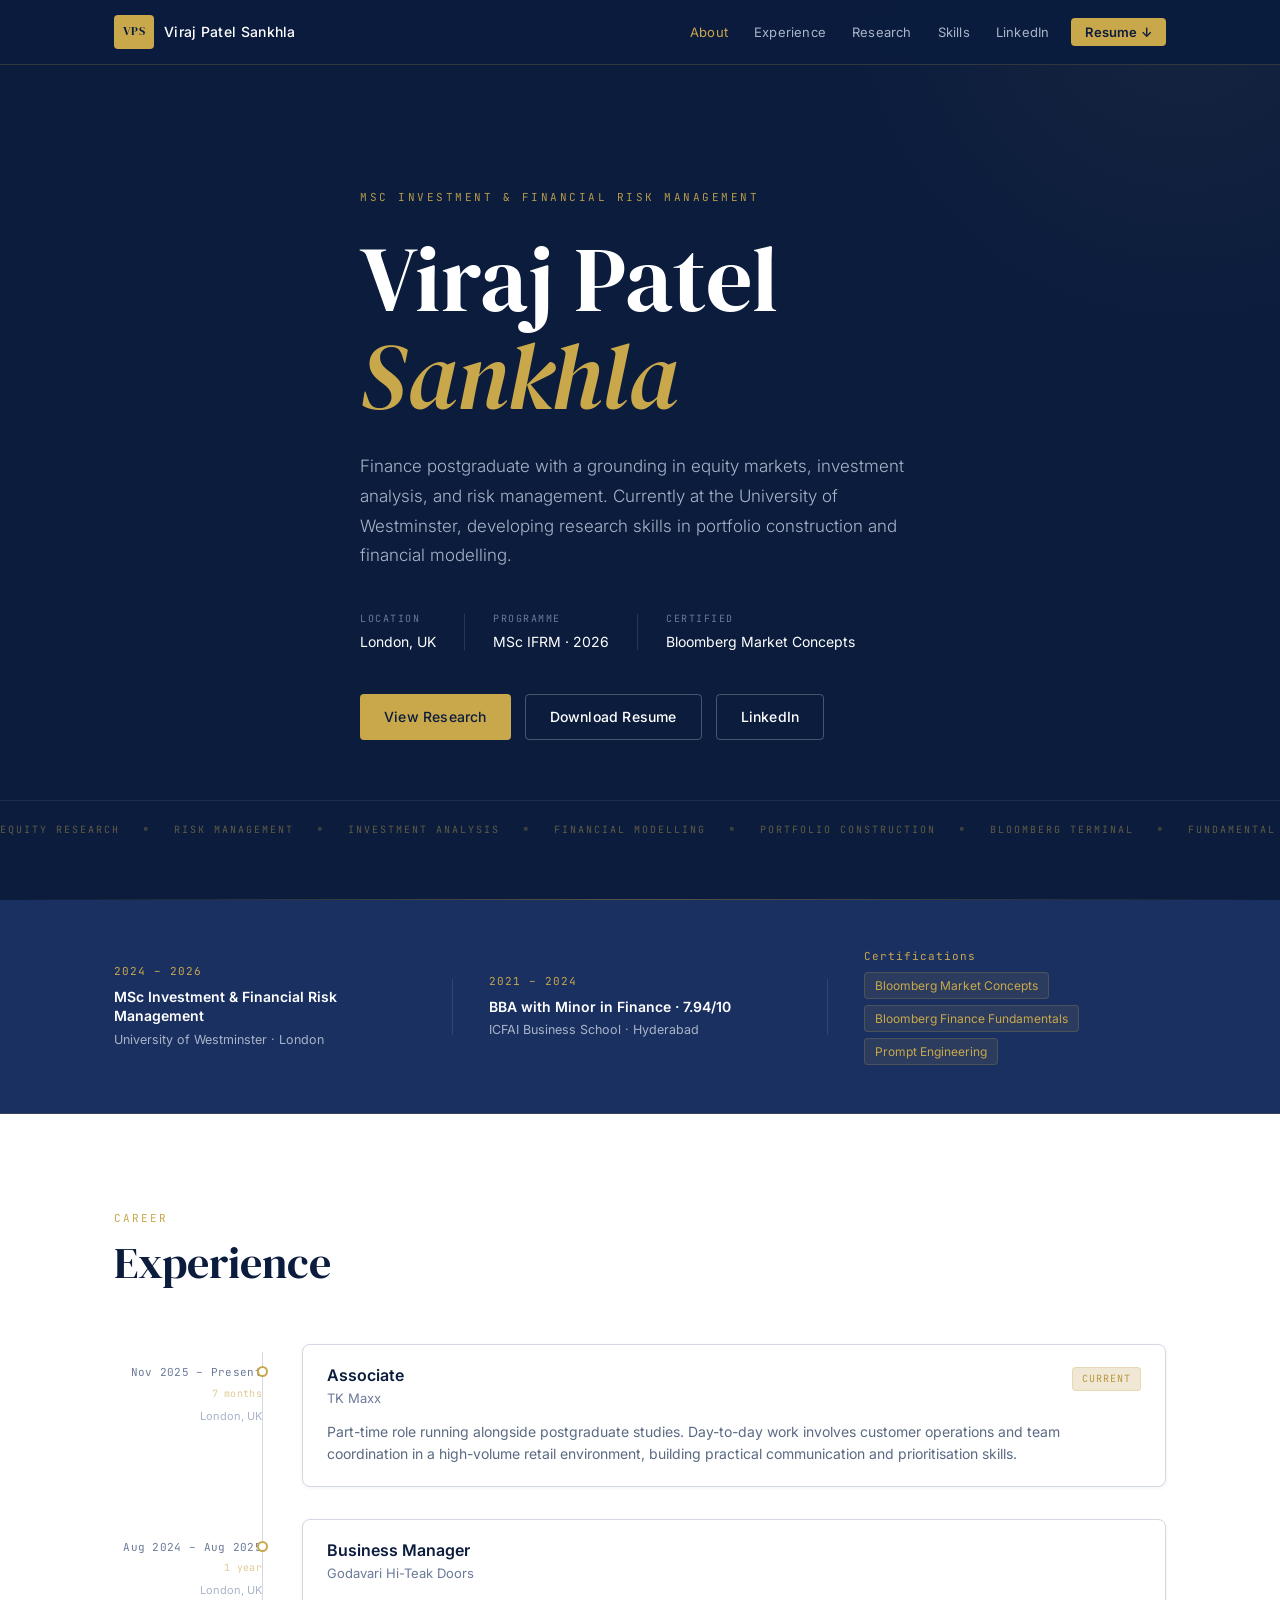
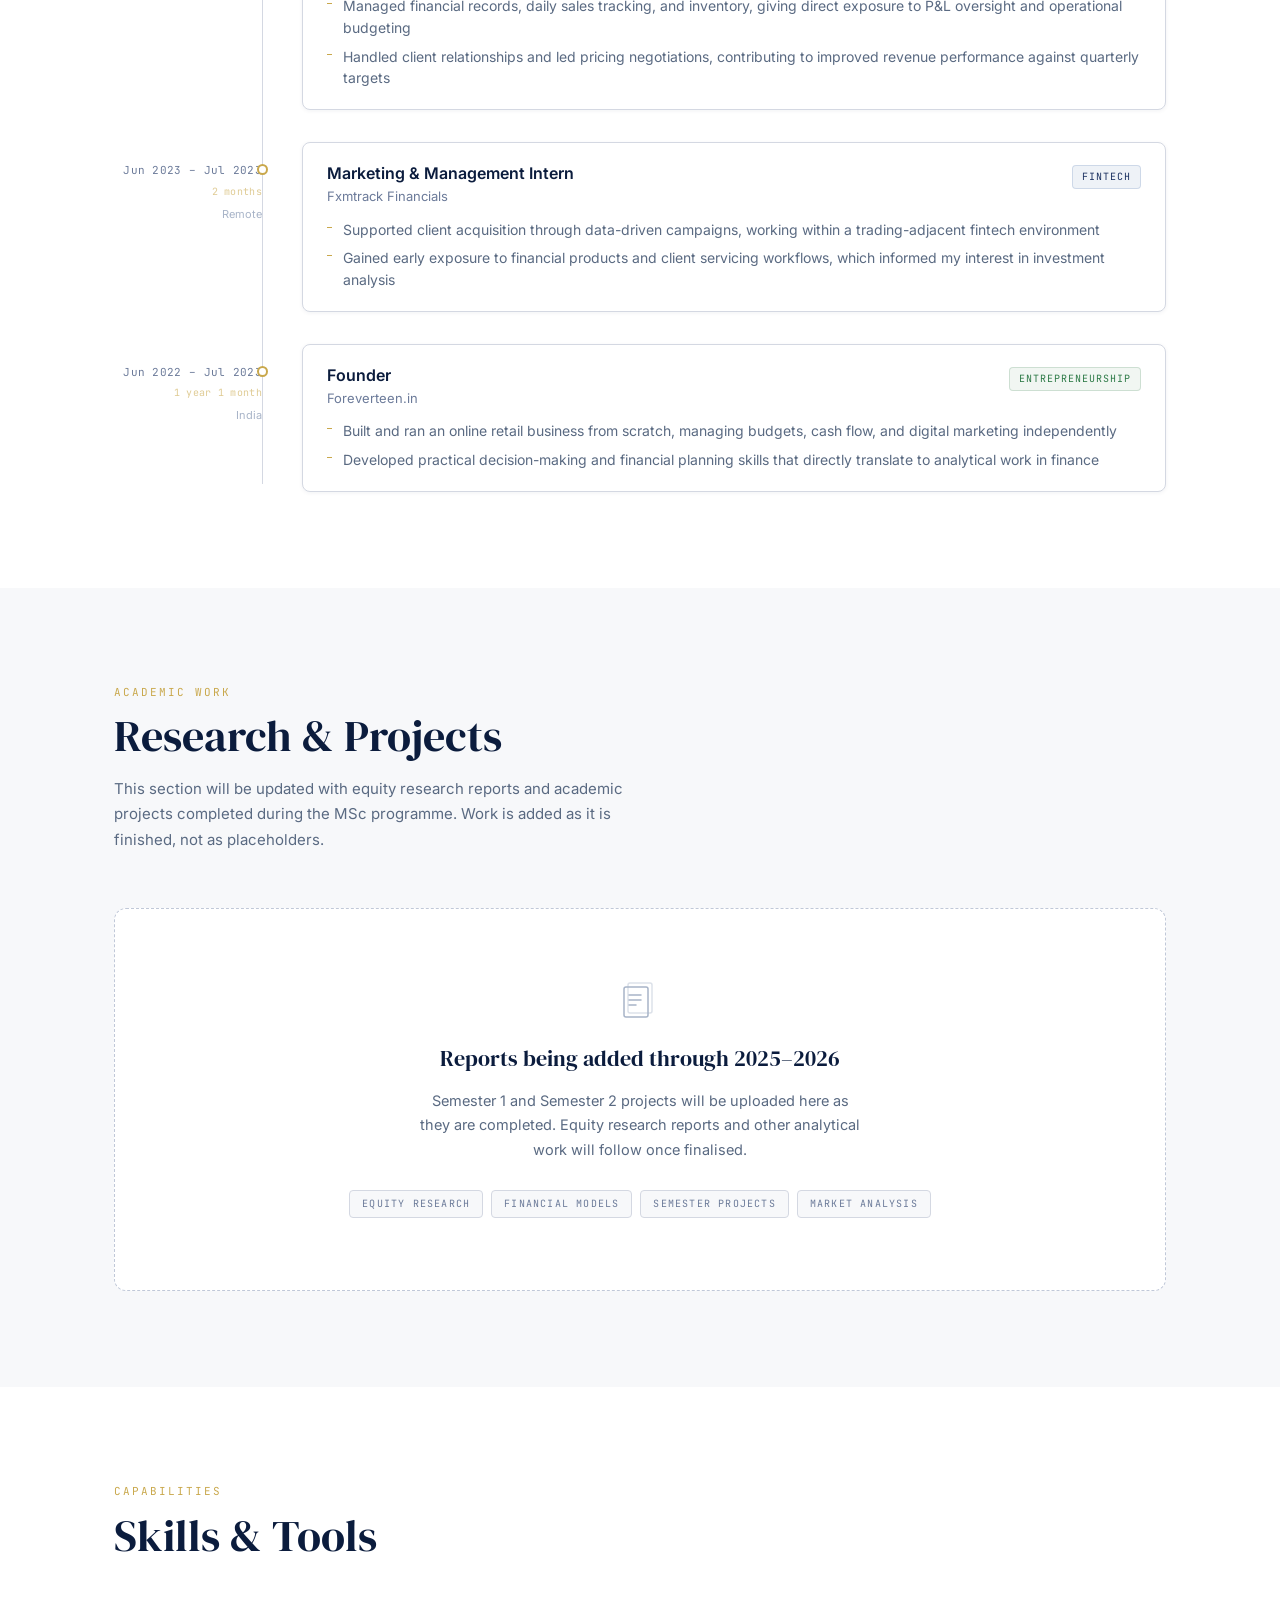
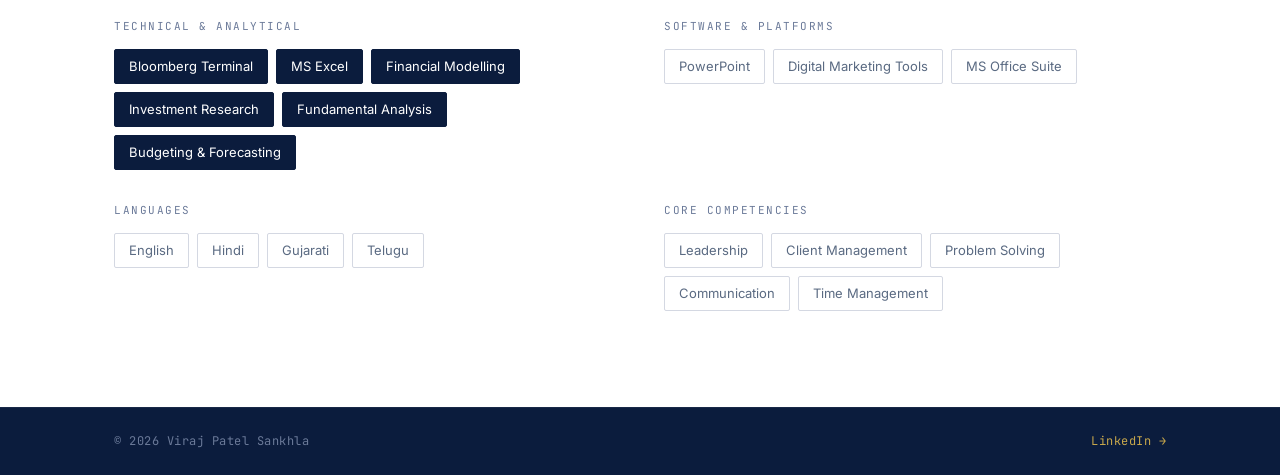
==== index.html @ 19e522ed "main" ====
<!DOCTYPE html>
<html lang="en">
<head>
  <meta charset="UTF-8" />
  <meta name="viewport" content="width=device-width, initial-scale=1.0" />
  <title>Viraj Patel Sankhla | Investment &amp; Financial Risk</title>
  <meta name="description" content="Viraj Patel Sankhla - MSc Investment and Financial Risk Management, University of Westminster. Aspiring equity research and investment analyst." />
  <link rel="preconnect" href="https://fonts.googleapis.com" />
  <link rel="preconnect" href="https://fonts.gstatic.com" crossorigin />
  <link href="https://fonts.googleapis.com/css2?family=DM+Serif+Display:ital@0;1&family=Inter:wght@300;400;500;600;700&family=JetBrains+Mono:wght@400;500&display=swap" rel="stylesheet" />
  <link rel="stylesheet" href="style.css" />
</head>
<body>

  <!-- NAV -->
  <header class="site-header" id="top">
    <nav class="navbar">
      <div class="nav-logo">
        <span class="nav-monogram">VPS</span>
        <span class="nav-name">Viraj Patel Sankhla</span>
      </div>
      <button class="nav-toggle" id="navToggle" aria-label="Toggle menu">
        <span></span><span></span><span></span>
      </button>
      <ul class="nav-links" id="navLinks">
        <li><a href="#about">About</a></li>
        <li><a href="#experience">Experience</a></li>
        <li><a href="#research">Research</a></li>
        <li><a href="#skills">Skills</a></li>
        <li><a href="https://www.linkedin.com/in/s-viraj-patel/" class="nav-linkedin" target="_blank" rel="noopener">LinkedIn</a></li>
        <li><a href="assets/resume.pdf" class="nav-cta" target="_blank" rel="noopener">Resume &darr;</a></li>
      </ul>
    </nav>
  </header>

  <main>

    <!-- HERO -->
    <section class="hero" id="about">
      <div class="hero-inner container">
        <div class="hero-label mono">MSc Investment &amp; Financial Risk Management</div>
        <h1 class="hero-name">Viraj Patel<br><em>Sankhla</em></h1>
        <p class="hero-thesis">
          Finance postgraduate with a grounding in equity markets, investment analysis, and risk management. Currently at the University of Westminster, developing research skills in portfolio construction and financial modelling.
        </p>
        <div class="hero-meta">
          <div class="meta-item">
            <span class="meta-label mono">Location</span>
            <span class="meta-value">London, UK</span>
          </div>
          <div class="meta-divider"></div>
          <div class="meta-item">
            <span class="meta-label mono">Programme</span>
            <span class="meta-value">MSc IFRM &middot; 2026</span>
          </div>
          <div class="meta-divider"></div>
          <div class="meta-item">
            <span class="meta-label mono">Certified</span>
            <span class="meta-value">Bloomberg Market Concepts</span>
          </div>
        </div>
        <div class="hero-actions">
          <a href="#research" class="btn btn-primary">View Research</a>
          <a href="assets/resume.pdf" class="btn btn-outline" target="_blank" rel="noopener">Download Resume</a>
          <a href="https://www.linkedin.com/in/s-viraj-patel/" class="btn btn-outline" target="_blank" rel="noopener">LinkedIn</a>
        </div>
      </div>
      <div class="hero-ticker" aria-hidden="true">
        <div class="ticker-track">
          <span>EQUITY RESEARCH</span><span class="dot">&#9632;</span>
          <span>RISK MANAGEMENT</span><span class="dot">&#9632;</span>
          <span>INVESTMENT ANALYSIS</span><span class="dot">&#9632;</span>
          <span>FINANCIAL MODELLING</span><span class="dot">&#9632;</span>
          <span>PORTFOLIO CONSTRUCTION</span><span class="dot">&#9632;</span>
          <span>BLOOMBERG TERMINAL</span><span class="dot">&#9632;</span>
          <span>FUNDAMENTAL ANALYSIS</span><span class="dot">&#9632;</span>
          <span>EQUITY RESEARCH</span><span class="dot">&#9632;</span>
          <span>RISK MANAGEMENT</span><span class="dot">&#9632;</span>
          <span>INVESTMENT ANALYSIS</span><span class="dot">&#9632;</span>
          <span>FINANCIAL MODELLING</span><span class="dot">&#9632;</span>
          <span>PORTFOLIO CONSTRUCTION</span><span class="dot">&#9632;</span>
          <span>BLOOMBERG TERMINAL</span><span class="dot">&#9632;</span>
          <span>FUNDAMENTAL ANALYSIS</span><span class="dot">&#9632;</span>
        </div>
      </div>
    </section>

    <!-- EDUCATION STRIP -->
    <section class="education-strip">
      <div class="container">
        <div class="edu-grid">
          <div class="edu-card">
            <div class="edu-year mono">2024 &ndash; 2026</div>
            <div class="edu-degree">MSc Investment &amp; Financial Risk Management</div>
            <div class="edu-school">University of Westminster &middot; London</div>
          </div>
          <div class="edu-divider"></div>
          <div class="edu-card">
            <div class="edu-year mono">2021 &ndash; 2024</div>
            <div class="edu-degree">BBA with Minor in Finance &middot; 7.94/10</div>
            <div class="edu-school">ICFAI Business School &middot; Hyderabad</div>
          </div>
          <div class="edu-divider"></div>
          <div class="edu-card cert-card">
            <div class="edu-year mono">Certifications</div>
            <div class="cert-list">
              <span class="cert-badge">Bloomberg Market Concepts</span>
              <span class="cert-badge">Bloomberg Finance Fundamentals</span>
              <span class="cert-badge">Prompt Engineering</span>
            </div>
          </div>
        </div>
      </div>
    </section>

    <!-- EXPERIENCE -->
    <section class="section" id="experience">
      <div class="container">
        <div class="section-header">
          <span class="section-label mono">Career</span>
          <h2 class="section-title">Experience</h2>
        </div>
        <div class="timeline">

          <div class="tl-item">
            <div class="tl-meta">
              <span class="tl-date mono">Nov 2025 &ndash; Present</span>
              <span class="tl-duration mono">7 months</span>
              <span class="tl-location">London, UK</span>
            </div>
            <div class="tl-card">
              <div class="tl-card-top">
                <div>
                  <div class="tl-role">Associate</div>
                  <div class="tl-company">TK Maxx</div>
                </div>
                <span class="tl-tag">Current</span>
              </div>
              <p class="tl-desc">Part-time role running alongside postgraduate studies. Day-to-day work involves customer operations and team coordination in a high-volume retail environment, building practical communication and prioritisation skills.</p>
            </div>
          </div>

          <div class="tl-item">
            <div class="tl-meta">
              <span class="tl-date mono">Aug 2024 &ndash; Aug 2025</span>
              <span class="tl-duration mono">1 year</span>
              <span class="tl-location">London, UK</span>
            </div>
            <div class="tl-card">
              <div class="tl-card-top">
                <div>
                  <div class="tl-role">Business Manager</div>
                  <div class="tl-company">Godavari Hi-Teak Doors</div>
                </div>
              </div>
              <ul class="tl-bullets">
                <li>Managed financial records, daily sales tracking, and inventory, giving direct exposure to P&amp;L oversight and operational budgeting</li>
                <li>Handled client relationships and led pricing negotiations, contributing to improved revenue performance against quarterly targets</li>
              </ul>
            </div>
          </div>

          <div class="tl-item">
            <div class="tl-meta">
              <span class="tl-date mono">Jun 2023 &ndash; Jul 2023</span>
              <span class="tl-duration mono">2 months</span>
              <span class="tl-location">Remote</span>
            </div>
            <div class="tl-card">
              <div class="tl-card-top">
                <div>
                  <div class="tl-role">Marketing &amp; Management Intern</div>
                  <div class="tl-company">Fxmtrack Financials</div>
                </div>
                <span class="tl-tag tl-tag--finance">Fintech</span>
              </div>
              <ul class="tl-bullets">
                <li>Supported client acquisition through data-driven campaigns, working within a trading-adjacent fintech environment</li>
                <li>Gained early exposure to financial products and client servicing workflows, which informed my interest in investment analysis</li>
              </ul>
            </div>
          </div>

          <div class="tl-item">
            <div class="tl-meta">
              <span class="tl-date mono">Jun 2022 &ndash; Jul 2023</span>
              <span class="tl-duration mono">1 year 1 month</span>
              <span class="tl-location">India</span>
            </div>
            <div class="tl-card">
              <div class="tl-card-top">
                <div>
                  <div class="tl-role">Founder</div>
                  <div class="tl-company">Foreverteen.in</div>
                </div>
                <span class="tl-tag tl-tag--venture">Entrepreneurship</span>
              </div>
              <ul class="tl-bullets">
                <li>Built and ran an online retail business from scratch, managing budgets, cash flow, and digital marketing independently</li>
                <li>Developed practical decision-making and financial planning skills that directly translate to analytical work in finance</li>
              </ul>
            </div>
          </div>

        </div>
      </div>
    </section>

    <!-- RESEARCH & PROJECTS -->
    <section class="section section--alt" id="research">
      <div class="container">
        <div class="section-header">
          <span class="section-label mono">Academic Work</span>
          <h2 class="section-title">Research &amp; Projects</h2>
          <p class="section-sub">This section will be updated with equity research reports and academic projects completed during the MSc programme. Work is added as it is finished, not as placeholders.</p>
        </div>

        <div class="research-empty">
          <div class="empty-icon">
            <svg width="40" height="40" viewBox="0 0 40 40" fill="none" xmlns="http://www.w3.org/2000/svg">
              <rect x="4" y="6" width="24" height="30" rx="2" stroke="currentColor" stroke-width="1.5" fill="none"/>
              <rect x="8" y="2" width="24" height="30" rx="2" stroke="currentColor" stroke-width="1.5" fill="none" opacity="0.4"/>
              <line x1="9" y1="14" x2="21" y2="14" stroke="currentColor" stroke-width="1.5" stroke-linecap="round"/>
              <line x1="9" y1="19" x2="21" y2="19" stroke="currentColor" stroke-width="1.5" stroke-linecap="round"/>
              <line x1="9" y1="24" x2="16" y2="24" stroke="currentColor" stroke-width="1.5" stroke-linecap="round"/>
            </svg>
          </div>
          <h3 class="empty-title">Reports being added through 2025&ndash;2026</h3>
          <p class="empty-text">Semester 1 and Semester 2 projects will be uploaded here as they are completed. Equity research reports and other analytical work will follow once finalised.</p>
          <div class="empty-tags">
            <span class="empty-tag">Equity Research</span>
            <span class="empty-tag">Financial Models</span>
            <span class="empty-tag">Semester Projects</span>
            <span class="empty-tag">Market Analysis</span>
          </div>
        </div>

      </div>
    </section>

    <!-- SKILLS -->
    <section class="section" id="skills">
      <div class="container">
        <div class="section-header">
          <span class="section-label mono">Capabilities</span>
          <h2 class="section-title">Skills &amp; Tools</h2>
        </div>
        <div class="skills-grid">

          <div class="skill-group">
            <div class="skill-group-title mono">Technical &amp; Analytical</div>
            <div class="skill-tags">
              <span class="skill-tag skill-tag--primary">Bloomberg Terminal</span>
              <span class="skill-tag skill-tag--primary">MS Excel</span>
              <span class="skill-tag skill-tag--primary">Financial Modelling</span>
              <span class="skill-tag skill-tag--primary">Investment Research</span>
              <span class="skill-tag skill-tag--primary">Fundamental Analysis</span>
              <span class="skill-tag skill-tag--primary">Budgeting &amp; Forecasting</span>
            </div>
          </div>

          <div class="skill-group">
            <div class="skill-group-title mono">Software &amp; Platforms</div>
            <div class="skill-tags">
              <span class="skill-tag">PowerPoint</span>
              <span class="skill-tag">Digital Marketing Tools</span>
              <span class="skill-tag">MS Office Suite</span>
            </div>
          </div>

          <div class="skill-group">
            <div class="skill-group-title mono">Languages</div>
            <div class="skill-tags">
              <span class="skill-tag">English</span>
              <span class="skill-tag">Hindi</span>
              <span class="skill-tag">Gujarati</span>
              <span class="skill-tag">Telugu</span>
            </div>
          </div>

          <div class="skill-group">
            <div class="skill-group-title mono">Core Competencies</div>
            <div class="skill-tags">
              <span class="skill-tag">Leadership</span>
              <span class="skill-tag">Client Management</span>
              <span class="skill-tag">Problem Solving</span>
              <span class="skill-tag">Communication</span>
              <span class="skill-tag">Time Management</span>
            </div>
          </div>

        </div>
      </div>
    </section>

  </main>

  <footer class="site-footer">
    <div class="container">
      <div class="footer-inner">
        <span class="mono footer-copy">&copy; 2026 Viraj Patel Sankhla</span>
        <a href="https://www.linkedin.com/in/s-viraj-patel/" class="footer-linkedin" target="_blank" rel="noopener">LinkedIn &rarr;</a>
      </div>
    </div>
  </footer>

  <script src="script.js"></script>
</body>
</html>
---- style.css ----
:root {
  --navy:          #0B1C3D;
  --navy-mid:      #122347;
  --navy-light:    #1A3060;
  --gold:          #C9A84C;
  --gold-muted:    #B8973E;
  --gold-pale:     #F0E8D4;
  --white:         #FFFFFF;
  --off-white:     #F7F8FA;
  --bg-alt:        #EEF1F6;
  --slate:         #6B7A99;
  --slate-light:   #A8B4C8;
  --slate-dark:    #3D4F6B;
  --border:        #D4D8E2;
  --border-dark:   #C0C8D8;
  --text:          #1A2640;
  --text-muted:    #5A6A82;

  --font-serif:    'DM Serif Display', Georgia, serif;
  --font-sans:     'Inter', system-ui, sans-serif;
  --font-mono:     'JetBrains Mono', 'Courier New', monospace;

  --radius-sm:     4px;
  --radius-md:     8px;
  --radius-lg:     12px;

  --transition:    0.2s ease;
  --shadow-sm:     0 1px 4px rgba(11,28,61,0.06);
  --shadow-md:     0 4px 16px rgba(11,28,61,0.10);
  --shadow-lg:     0 8px 32px rgba(11,28,61,0.14);
}

/* --- RESET & BASE --- */
*, *::before, *::after { box-sizing: border-box; margin: 0; padding: 0; }

html {
  scroll-behavior: smooth;
  scroll-padding-top: 72px;
}

body {
  font-family: var(--font-sans);
  color: var(--text);
  background: var(--white);
  font-size: 16px;
  line-height: 1.6;
  -webkit-font-smoothing: antialiased;
}

img { max-width: 100%; display: block; }
a { text-decoration: none; color: inherit; }
ul { list-style: none; }

.mono { font-family: var(--font-mono); }

.container {
  max-width: 1100px;
  margin: 0 auto;
  padding: 0 24px;
}

/* =========================================================
   NAVIGATION
   ========================================================= */
.site-header {
  position: fixed;
  top: 0; left: 0; right: 0;
  z-index: 1000;
  background: rgba(11, 28, 61, 0.97);
  backdrop-filter: blur(8px);
  border-bottom: 1px solid rgba(201, 168, 76, 0.2);
}

.navbar {
  max-width: 1100px;
  margin: 0 auto;
  padding: 0 24px;
  height: 64px;
  display: flex;
  align-items: center;
  justify-content: space-between;
}

.nav-logo {
  display: flex;
  align-items: center;
  gap: 10px;
  text-decoration: none;
}

.nav-monogram {
  width: 40px;
  height: 34px;
  background: var(--gold);
  color: var(--navy);
  border-radius: var(--radius-sm);
  font-family: var(--font-serif);
  font-size: 12px;
  display: flex;
  align-items: center;
  justify-content: center;
  letter-spacing: 0.5px;
  font-weight: 400;
  flex-shrink: 0;
}

.nav-name {
  color: var(--white);
  font-size: 14px;
  font-weight: 500;
  letter-spacing: 0.3px;
}

.nav-links {
  display: flex;
  align-items: center;
  gap: 2px;
}

.nav-links a {
  color: var(--slate-light);
  font-size: 13px;
  font-weight: 400;
  padding: 6px 12px;
  border-radius: var(--radius-sm);
  transition: color var(--transition), background var(--transition);
  letter-spacing: 0.2px;
}

.nav-links a:hover {
  color: var(--white);
  background: rgba(255,255,255,0.07);
}

.nav-links a.active {
  color: var(--gold);
}

.nav-linkedin {
  color: var(--slate-light) !important;
}

.nav-linkedin:hover {
  color: var(--white) !important;
  background: rgba(255,255,255,0.07) !important;
}

.nav-cta {
  background: var(--gold) !important;
  color: var(--navy) !important;
  font-weight: 600 !important;
  padding: 6px 14px !important;
  margin-left: 8px;
  letter-spacing: 0.3px;
}

.nav-cta:hover {
  background: #dab84f !important;
}

.nav-toggle {
  display: none;
  flex-direction: column;
  gap: 5px;
  background: none;
  border: none;
  cursor: pointer;
  padding: 4px;
}

.nav-toggle span {
  display: block;
  width: 22px;
  height: 2px;
  background: var(--white);
  border-radius: 2px;
  transition: var(--transition);
}

/* =========================================================
   HERO
   ========================================================= */
.hero {
  background: var(--navy);
  min-height: 100vh;
  display: flex;
  flex-direction: column;
  justify-content: center;
  padding-top: 64px;
  position: relative;
  overflow: hidden;
}

.hero::before {
  content: '';
  position: absolute;
  top: -40%;
  right: -20%;
  width: 700px;
  height: 700px;
  background: radial-gradient(circle, rgba(201,168,76,0.06) 0%, transparent 70%);
  pointer-events: none;
}

.hero::after {
  content: '';
  position: absolute;
  bottom: 0; left: 0; right: 0;
  height: 1px;
  background: linear-gradient(90deg, transparent, rgba(201,168,76,0.4), transparent);
}

.hero-inner {
  padding-top: 80px;
  padding-bottom: 60px;
}

.hero-label {
  font-size: 11px;
  letter-spacing: 2.5px;
  text-transform: uppercase;
  color: var(--gold);
  margin-bottom: 24px;
  opacity: 0.9;
}

.hero-name {
  font-family: var(--font-serif);
  font-size: clamp(52px, 8vw, 92px);
  color: var(--white);
  line-height: 1.05;
  margin-bottom: 28px;
  font-weight: 400;
}

.hero-name em {
  font-style: italic;
  color: var(--gold);
}

.hero-thesis {
  font-size: 17px;
  color: var(--slate-light);
  max-width: 560px;
  line-height: 1.75;
  margin-bottom: 40px;
  font-weight: 300;
}

.hero-meta {
  display: flex;
  align-items: center;
  gap: 0;
  flex-wrap: wrap;
  margin-bottom: 40px;
  row-gap: 16px;
}

.meta-item {
  display: flex;
  flex-direction: column;
  gap: 4px;
  padding: 0 28px;
}

.meta-item:first-child { padding-left: 0; }

.meta-label {
  font-size: 10px;
  letter-spacing: 1.5px;
  text-transform: uppercase;
  color: var(--slate);
}

.meta-value {
  font-size: 14px;
  color: var(--white);
  font-weight: 400;
}

.meta-divider {
  width: 1px;
  height: 36px;
  background: rgba(255,255,255,0.12);
}

.hero-actions {
  display: flex;
  gap: 14px;
  flex-wrap: wrap;
}

/* Ticker */
.hero-ticker {
  border-top: 1px solid rgba(255,255,255,0.08);
  padding: 14px 0;
  overflow: hidden;
  white-space: nowrap;
}

.ticker-track {
  display: inline-flex;
  gap: 24px;
  animation: ticker 30s linear infinite;
  font-family: var(--font-mono);
  font-size: 10px;
  letter-spacing: 2px;
  color: rgba(201,168,76,0.45);
  text-transform: uppercase;
}

.ticker-track .dot {
  color: rgba(201,168,76,0.25);
  font-size: 6px;
  align-self: center;
}

@keyframes ticker {
  from { transform: translateX(0); }
  to   { transform: translateX(-50%); }
}

/* =========================================================
   BUTTONS
   ========================================================= */
.btn {
  display: inline-flex;
  align-items: center;
  gap: 8px;
  font-size: 14px;
  font-weight: 500;
  padding: 11px 24px;
  border-radius: var(--radius-sm);
  transition: all var(--transition);
  cursor: pointer;
  border: none;
  letter-spacing: 0.2px;
}

.btn-primary {
  background: var(--gold);
  color: var(--navy);
}
.btn-primary:hover {
  background: #dab84f;
  box-shadow: 0 4px 16px rgba(201,168,76,0.35);
}

.btn-outline {
  background: transparent;
  color: var(--white);
  border: 1px solid rgba(255,255,255,0.25);
}
.btn-outline:hover {
  border-color: var(--gold);
  color: var(--gold);
}

/* =========================================================
   EDUCATION STRIP
   ========================================================= */
.education-strip {
  background: var(--navy-light);
  padding: 40px 0;
  border-bottom: 1px solid rgba(201,168,76,0.15);
}

.edu-grid {
  display: grid;
  grid-template-columns: 1fr auto 1fr auto 1fr;
  align-items: center;
  gap: 0;
}

.edu-card {
  padding: 8px 0;
}

.edu-year {
  font-size: 11px;
  color: var(--gold);
  letter-spacing: 1px;
  margin-bottom: 6px;
}

.edu-degree {
  font-size: 14px;
  font-weight: 600;
  color: var(--white);
  line-height: 1.4;
  margin-bottom: 4px;
}

.edu-school {
  font-size: 12.5px;
  color: var(--slate-light);
}

.edu-divider {
  width: 1px;
  height: 56px;
  background: rgba(255,255,255,0.1);
  margin: 0 36px;
}

.cert-list {
  display: flex;
  flex-direction: column;
  gap: 6px;
  margin-top: 4px;
}

.cert-badge {
  font-size: 12px;
  color: var(--gold);
  background: rgba(201,168,76,0.1);
  border: 1px solid rgba(201,168,76,0.2);
  padding: 3px 10px;
  border-radius: var(--radius-sm);
  display: inline-block;
  width: fit-content;
}

/* =========================================================
   SECTIONS
   ========================================================= */
.section {
  padding: 96px 0;
}

.section--alt {
  background: var(--off-white);
}

.section--dark {
  background: var(--navy);
}

.section-header {
  margin-bottom: 56px;
}

.section-label {
  font-size: 11px;
  letter-spacing: 2px;
  text-transform: uppercase;
  color: var(--gold);
  display: block;
  margin-bottom: 10px;
}

.section-title {
  font-family: var(--font-serif);
  font-size: clamp(32px, 4vw, 44px);
  font-weight: 400;
  color: var(--navy);
  line-height: 1.15;
}

.section-sub {
  margin-top: 14px;
  color: var(--text-muted);
  max-width: 560px;
  font-size: 15px;
  line-height: 1.7;
}

/* =========================================================
   TIMELINE (EXPERIENCE)
   ========================================================= */
.timeline {
  display: flex;
  flex-direction: column;
  gap: 0;
  position: relative;
}

.timeline::before {
  content: '';
  position: absolute;
  left: 148px;
  top: 8px;
  bottom: 8px;
  width: 1px;
  background: var(--border);
}

.tl-item {
  display: grid;
  grid-template-columns: 148px 1fr;
  gap: 0 40px;
  position: relative;
  padding-bottom: 32px;
}

.tl-item:last-child { padding-bottom: 0; }

.tl-item::after {
  content: '';
  position: absolute;
  left: 143px;
  top: 22px;
  width: 11px;
  height: 11px;
  background: var(--white);
  border: 2px solid var(--gold);
  border-radius: 50%;
}

.tl-meta {
  padding-top: 20px;
  text-align: right;
  padding-right: 0;
}

.tl-date {
  font-size: 11px;
  color: var(--slate);
  display: block;
  margin-bottom: 4px;
  letter-spacing: 0.3px;
}

.tl-location {
  font-size: 11px;
  color: var(--slate-light);
}

.tl-duration {
  font-size: 10px;
  color: rgba(201,168,76,0.6);
  letter-spacing: 0.3px;
  margin-top: 2px;
  display: block;
}

.tl-card {
  background: var(--white);
  border: 1px solid var(--border);
  border-radius: var(--radius-md);
  padding: 20px 24px;
  box-shadow: var(--shadow-sm);
  transition: box-shadow var(--transition), border-color var(--transition);
}

.tl-card:hover {
  box-shadow: var(--shadow-md);
  border-color: var(--border-dark);
}

.tl-card-top {
  display: flex;
  justify-content: space-between;
  align-items: flex-start;
  margin-bottom: 12px;
  gap: 12px;
}

.tl-role {
  font-size: 16px;
  font-weight: 600;
  color: var(--navy);
  line-height: 1.3;
}

.tl-company {
  font-size: 13px;
  color: var(--slate);
  margin-top: 2px;
}

.tl-tag {
  font-family: var(--font-mono);
  font-size: 10px;
  letter-spacing: 1px;
  text-transform: uppercase;
  padding: 3px 9px;
  border-radius: var(--radius-sm);
  background: var(--gold-pale);
  color: var(--gold-muted);
  border: 1px solid rgba(201,168,76,0.25);
  flex-shrink: 0;
  margin-top: 2px;
}

.tl-tag--finance {
  background: rgba(16, 72, 144, 0.07);
  color: var(--navy-light);
  border-color: rgba(16,72,144,0.15);
}

.tl-tag--venture {
  background: rgba(60,130,80,0.07);
  color: #2d7a47;
  border-color: rgba(60,130,80,0.2);
}

.tl-bullets {
  display: flex;
  flex-direction: column;
  gap: 7px;
}

.tl-bullets li {
  font-size: 14px;
  color: var(--text-muted);
  padding-left: 16px;
  position: relative;
  line-height: 1.55;
}

.tl-bullets li::before {
  content: '';
  position: absolute;
  left: 0;
  top: 8px;
  width: 5px;
  height: 1px;
  background: var(--gold);
}

.tl-desc {
  font-size: 14px;
  color: var(--text-muted);
  line-height: 1.6;
}

/* =========================================================
   RESEARCH EMPTY STATE
   ========================================================= */
.research-empty {
  border: 1px dashed var(--border-dark);
  border-radius: var(--radius-lg);
  padding: 72px 40px;
  text-align: center;
  background: var(--white);
}

.empty-icon {
  color: var(--slate-light);
  margin-bottom: 20px;
  display: flex;
  justify-content: center;
}

.empty-title {
  font-family: var(--font-serif);
  font-size: 22px;
  font-weight: 400;
  color: var(--navy);
  margin-bottom: 12px;
}

.empty-text {
  font-size: 14.5px;
  color: var(--text-muted);
  max-width: 440px;
  margin: 0 auto 28px;
  line-height: 1.7;
}

.empty-tags {
  display: flex;
  gap: 8px;
  justify-content: center;
  flex-wrap: wrap;
}

.empty-tag {
  font-family: var(--font-mono);
  font-size: 10px;
  letter-spacing: 1.2px;
  text-transform: uppercase;
  padding: 5px 12px;
  border: 1px solid var(--border);
  border-radius: var(--radius-sm);
  color: var(--slate);
  background: var(--off-white);
}

/* =========================================================
   SKILLS
   ========================================================= */
.skills-grid {
  display: grid;
  grid-template-columns: repeat(2, 1fr);
  gap: 32px 48px;
}

.skill-group-title {
  font-size: 11px;
  letter-spacing: 1.5px;
  text-transform: uppercase;
  color: var(--slate);
  margin-bottom: 14px;
}

.skill-tags {
  display: flex;
  flex-wrap: wrap;
  gap: 8px;
}

.skill-tag {
  font-size: 13px;
  padding: 6px 14px;
  border-radius: 2px;
  border: 1px solid var(--border);
  color: var(--text-muted);
  background: var(--white);
  transition: all var(--transition);
}

.skill-tag:hover {
  border-color: var(--gold);
  color: var(--navy);
}

.skill-tag--primary {
  background: var(--navy);
  color: var(--white);
  border-color: var(--navy);
}

.skill-tag--primary:hover {
  background: var(--navy-light);
  border-color: var(--navy-light);
  color: var(--gold);
}

/* footer linkedin */
.footer-linkedin {
  font-size: 12px;
  color: var(--gold);
  font-family: var(--font-mono);
  letter-spacing: 0.5px;
  transition: color var(--transition);
}

.footer-linkedin:hover {
  color: #dab84f;
}

/* =========================================================
   FOOTER
   ========================================================= */
.site-footer {
  background: var(--navy);
  border-top: 1px solid rgba(255,255,255,0.06);
  padding: 24px 0;
}

.footer-inner {
  display: flex;
  justify-content: space-between;
  align-items: center;
  gap: 16px;
  flex-wrap: wrap;
}

.footer-copy {
  font-size: 12px;
  color: var(--slate);
  letter-spacing: 0.5px;
}

.footer-note {
  font-size: 12px;
  color: rgba(255,255,255,0.2);
}

/* =========================================================
   SCROLL ANIMATIONS
   ========================================================= */
.fade-in {
  opacity: 0;
  transform: translateY(20px);
  transition: opacity 0.5s ease, transform 0.5s ease;
}

.fade-in.visible {
  opacity: 1;
  transform: translateY(0);
}

/* =========================================================
   RESPONSIVE
   ========================================================= */
@media (max-width: 900px) {
  .research-grid {
    grid-template-columns: repeat(2, 1fr);
  }

  .edu-grid {
    grid-template-columns: 1fr;
    gap: 24px;
  }

  .edu-divider {
    display: none;
  }

  .timeline::before {
    left: 0;
  }

  .tl-item {
    grid-template-columns: 1fr;
    padding-left: 24px;
    padding-bottom: 28px;
  }

  .tl-item::after {
    left: -5px;
    top: 4px;
  }

  .tl-meta {
    text-align: left;
    padding-top: 0;
    margin-bottom: 10px;
  }

  .skills-grid {
    grid-template-columns: 1fr;
    gap: 28px;
  }
}

@media (max-width: 680px) {
  .nav-links {
    display: none;
    position: absolute;
    top: 64px;
    left: 0; right: 0;
    background: var(--navy);
    flex-direction: column;
    align-items: stretch;
    padding: 12px 0 16px;
    border-bottom: 1px solid rgba(255,255,255,0.08);
    gap: 0;
  }

  .nav-links.open {
    display: flex;
  }

  .nav-links a {
    padding: 12px 24px;
    font-size: 14px;
    border-radius: 0;
  }

  .nav-cta {
    margin: 8px 16px 0;
    border-radius: var(--radius-sm) !important;
    text-align: center;
  }

  .nav-toggle {
    display: flex;
  }

  .hero-name {
    font-size: 48px;
  }

  .hero-meta {
    flex-direction: column;
    align-items: flex-start;
    gap: 16px;
  }

  .meta-item {
    padding: 0;
  }

  .meta-divider {
    display: none;
  }

  .research-grid {
    grid-template-columns: 1fr;
  }

  .section {
    padding: 64px 0;
  }

}

@media (max-width: 400px) {
  .hero-inner { padding-top: 48px; }
  .hero-name { font-size: 38px; }
  .container { padding: 0 16px; }
}

/* =========================================================
   REDUCED MOTION
   ========================================================= */
@media (prefers-reduced-motion: reduce) {
  .ticker-track { animation: none; }
  .fade-in { opacity: 1; transform: none; transition: none; }
  * { transition-duration: 0.01ms !important; }
}
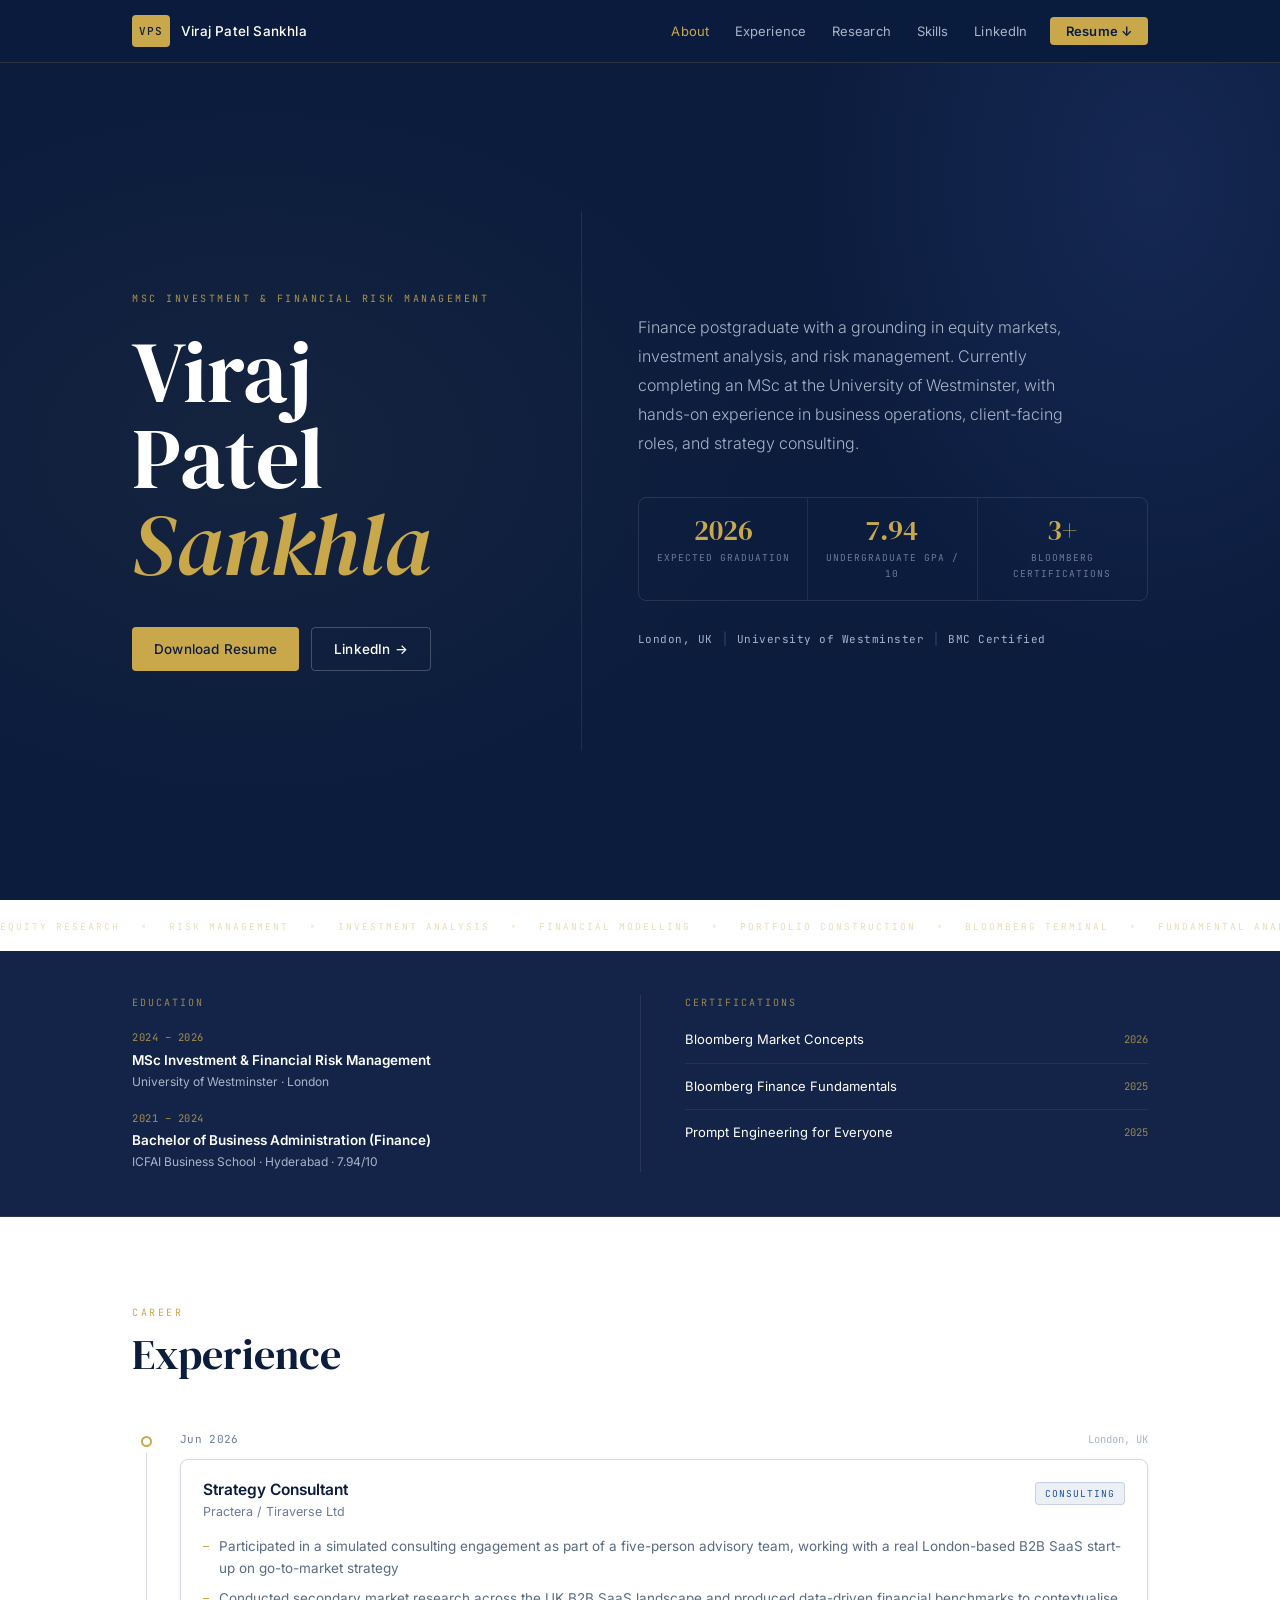
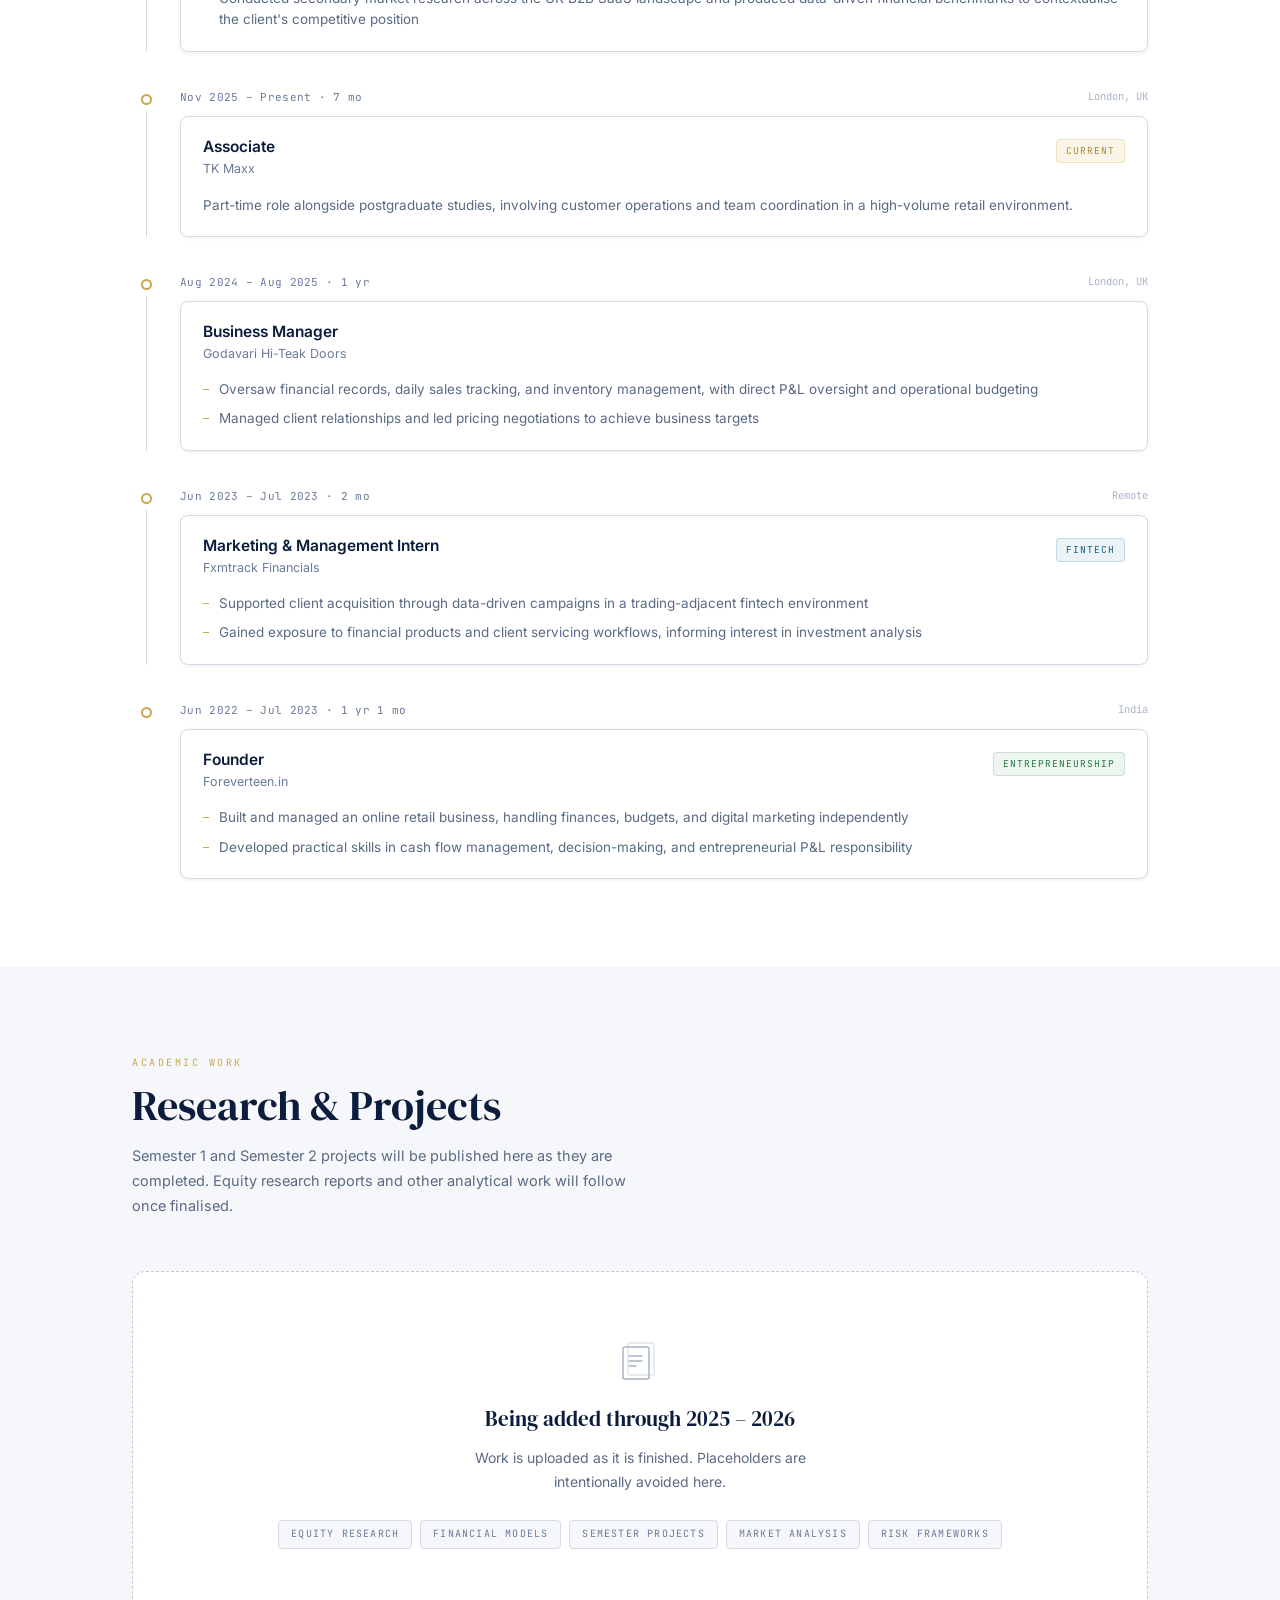
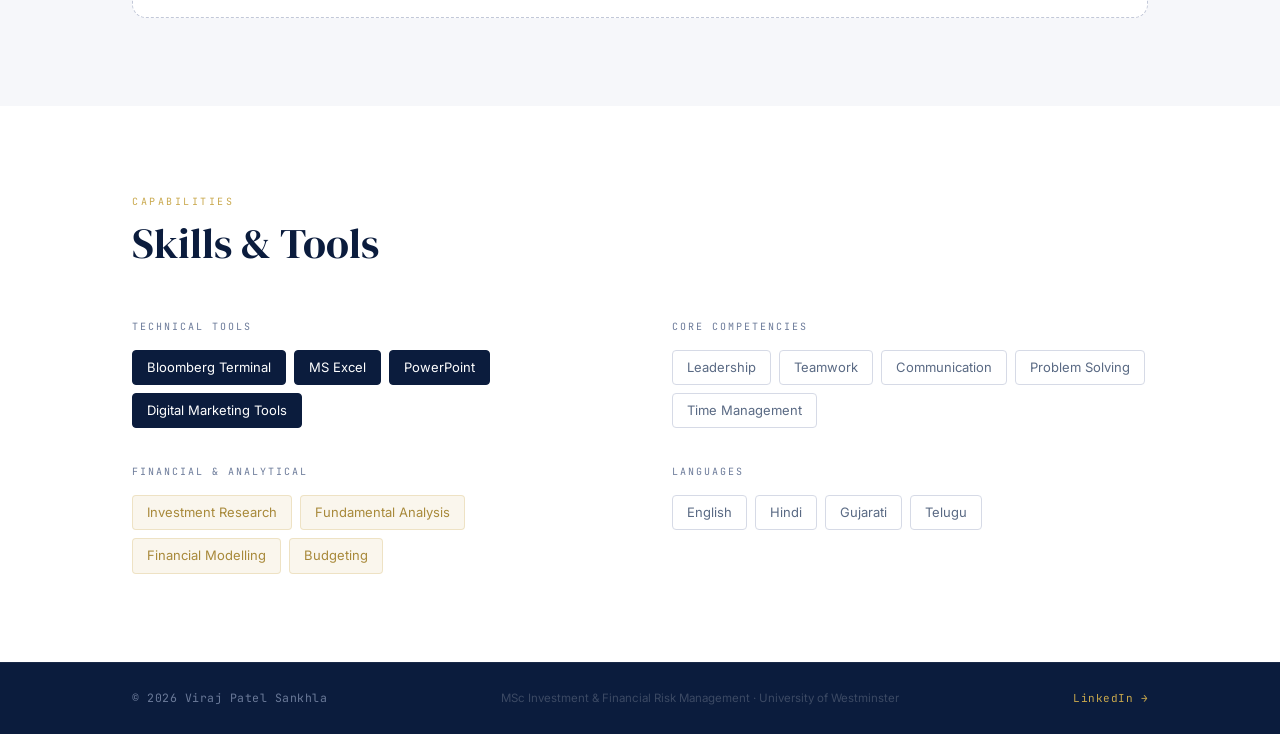
==== commit 4caf8a83: "." ====
--- a/index.html
+++ b/index.html
@@ -4,7 +4,7 @@
   <meta charset="UTF-8" />
   <meta name="viewport" content="width=device-width, initial-scale=1.0" />
   <title>Viraj Patel Sankhla | Investment &amp; Financial Risk</title>
-  <meta name="description" content="Viraj Patel Sankhla - MSc Investment and Financial Risk Management, University of Westminster. Aspiring equity research and investment analyst." />
+  <meta name="description" content="Viraj Patel Sankhla — MSc Investment and Financial Risk Management, University of Westminster. Aspiring equity research and investment analyst." />
   <link rel="preconnect" href="https://fonts.googleapis.com" />
   <link rel="preconnect" href="https://fonts.gstatic.com" crossorigin />
   <link href="https://fonts.googleapis.com/css2?family=DM+Serif+Display:ital@0;1&family=Inter:wght@300;400;500;600;700&family=JetBrains+Mono:wght@400;500&display=swap" rel="stylesheet" />
@@ -37,78 +37,105 @@
 
     <!-- HERO -->
     <section class="hero" id="about">
-      <div class="hero-inner container">
+      <div class="hero-left">
         <div class="hero-label mono">MSc Investment &amp; Financial Risk Management</div>
-        <h1 class="hero-name">Viraj Patel<br><em>Sankhla</em></h1>
+        <h1 class="hero-name">Viraj<br>Patel<br><em>Sankhla</em></h1>
+        <div class="hero-actions">
+          <a href="assets/resume.pdf" class="btn btn-primary" target="_blank" rel="noopener">Download Resume</a>
+          <a href="https://www.linkedin.com/in/s-viraj-patel/" class="btn btn-outline" target="_blank" rel="noopener">LinkedIn &rarr;</a>
+        </div>
+      </div>
+      <div class="hero-right">
         <p class="hero-thesis">
-          Finance postgraduate with a grounding in equity markets, investment analysis, and risk management. Currently at the University of Westminster, developing research skills in portfolio construction and financial modelling.
+          Finance postgraduate with a grounding in equity markets, investment analysis, and risk management. Currently completing an MSc at the University of Westminster, with hands-on experience in business operations, client-facing roles, and strategy consulting.
         </p>
-        <div class="hero-meta">
-          <div class="meta-item">
-            <span class="meta-label mono">Location</span>
-            <span class="meta-value">London, UK</span>
-          </div>
-          <div class="meta-divider"></div>
-          <div class="meta-item">
-            <span class="meta-label mono">Programme</span>
-            <span class="meta-value">MSc IFRM &middot; 2026</span>
-          </div>
-          <div class="meta-divider"></div>
-          <div class="meta-item">
-            <span class="meta-label mono">Certified</span>
-            <span class="meta-value">Bloomberg Market Concepts</span>
-          </div>
-        </div>
-        <div class="hero-actions">
-          <a href="#research" class="btn btn-primary">View Research</a>
-          <a href="assets/resume.pdf" class="btn btn-outline" target="_blank" rel="noopener">Download Resume</a>
-          <a href="https://www.linkedin.com/in/s-viraj-patel/" class="btn btn-outline" target="_blank" rel="noopener">LinkedIn</a>
-        </div>
-      </div>
-      <div class="hero-ticker" aria-hidden="true">
-        <div class="ticker-track">
-          <span>EQUITY RESEARCH</span><span class="dot">&#9632;</span>
-          <span>RISK MANAGEMENT</span><span class="dot">&#9632;</span>
-          <span>INVESTMENT ANALYSIS</span><span class="dot">&#9632;</span>
-          <span>FINANCIAL MODELLING</span><span class="dot">&#9632;</span>
-          <span>PORTFOLIO CONSTRUCTION</span><span class="dot">&#9632;</span>
-          <span>BLOOMBERG TERMINAL</span><span class="dot">&#9632;</span>
-          <span>FUNDAMENTAL ANALYSIS</span><span class="dot">&#9632;</span>
-          <span>EQUITY RESEARCH</span><span class="dot">&#9632;</span>
-          <span>RISK MANAGEMENT</span><span class="dot">&#9632;</span>
-          <span>INVESTMENT ANALYSIS</span><span class="dot">&#9632;</span>
-          <span>FINANCIAL MODELLING</span><span class="dot">&#9632;</span>
-          <span>PORTFOLIO CONSTRUCTION</span><span class="dot">&#9632;</span>
-          <span>BLOOMBERG TERMINAL</span><span class="dot">&#9632;</span>
-          <span>FUNDAMENTAL ANALYSIS</span><span class="dot">&#9632;</span>
-        </div>
-      </div>
-    </section>
-
-    <!-- EDUCATION STRIP -->
-    <section class="education-strip">
+        <div class="hero-stats">
+          <div class="stat-item">
+            <span class="stat-value">2026</span>
+            <span class="stat-label mono">Expected Graduation</span>
+          </div>
+          <div class="stat-item">
+            <span class="stat-value">7.94</span>
+            <span class="stat-label mono">Undergraduate GPA / 10</span>
+          </div>
+          <div class="stat-item">
+            <span class="stat-value">3+</span>
+            <span class="stat-label mono">Bloomberg Certifications</span>
+          </div>
+        </div>
+        <div class="hero-meta-row">
+          <span class="hmr-item mono">London, UK</span>
+          <span class="hmr-sep">|</span>
+          <span class="hmr-item mono">University of Westminster</span>
+          <span class="hmr-sep">|</span>
+          <span class="hmr-item mono">BMC Certified</span>
+        </div>
+      </div>
+    </section>
+
+    <!-- TICKER -->
+    <div class="hero-ticker" aria-hidden="true">
+      <div class="ticker-track">
+        <span>EQUITY RESEARCH</span><span class="tdot">&#9632;</span>
+        <span>RISK MANAGEMENT</span><span class="tdot">&#9632;</span>
+        <span>INVESTMENT ANALYSIS</span><span class="tdot">&#9632;</span>
+        <span>FINANCIAL MODELLING</span><span class="tdot">&#9632;</span>
+        <span>PORTFOLIO CONSTRUCTION</span><span class="tdot">&#9632;</span>
+        <span>BLOOMBERG TERMINAL</span><span class="tdot">&#9632;</span>
+        <span>FUNDAMENTAL ANALYSIS</span><span class="tdot">&#9632;</span>
+        <span>STRATEGY CONSULTING</span><span class="tdot">&#9632;</span>
+        <span>EQUITY RESEARCH</span><span class="tdot">&#9632;</span>
+        <span>RISK MANAGEMENT</span><span class="tdot">&#9632;</span>
+        <span>INVESTMENT ANALYSIS</span><span class="tdot">&#9632;</span>
+        <span>FINANCIAL MODELLING</span><span class="tdot">&#9632;</span>
+        <span>PORTFOLIO CONSTRUCTION</span><span class="tdot">&#9632;</span>
+        <span>BLOOMBERG TERMINAL</span><span class="tdot">&#9632;</span>
+        <span>FUNDAMENTAL ANALYSIS</span><span class="tdot">&#9632;</span>
+        <span>STRATEGY CONSULTING</span><span class="tdot">&#9632;</span>
+      </div>
+    </div>
+
+    <!-- EDUCATION + CERTS -->
+    <section class="edu-section">
       <div class="container">
         <div class="edu-grid">
-          <div class="edu-card">
-            <div class="edu-year mono">2024 &ndash; 2026</div>
-            <div class="edu-degree">MSc Investment &amp; Financial Risk Management</div>
-            <div class="edu-school">University of Westminster &middot; London</div>
-          </div>
-          <div class="edu-divider"></div>
-          <div class="edu-card">
-            <div class="edu-year mono">2021 &ndash; 2024</div>
-            <div class="edu-degree">BBA with Minor in Finance &middot; 7.94/10</div>
-            <div class="edu-school">ICFAI Business School &middot; Hyderabad</div>
-          </div>
-          <div class="edu-divider"></div>
-          <div class="edu-card cert-card">
-            <div class="edu-year mono">Certifications</div>
-            <div class="cert-list">
-              <span class="cert-badge">Bloomberg Market Concepts</span>
-              <span class="cert-badge">Bloomberg Finance Fundamentals</span>
-              <span class="cert-badge">Prompt Engineering</span>
-            </div>
-          </div>
+
+          <div class="edu-block">
+            <span class="edu-block-label mono">Education</span>
+            <div class="edu-entries">
+              <div class="edu-entry">
+                <div class="edu-entry-year mono">2024 &ndash; 2026</div>
+                <div class="edu-entry-degree">MSc Investment &amp; Financial Risk Management</div>
+                <div class="edu-entry-school">University of Westminster &middot; London</div>
+              </div>
+              <div class="edu-entry">
+                <div class="edu-entry-year mono">2021 &ndash; 2024</div>
+                <div class="edu-entry-degree">Bachelor of Business Administration (Finance)</div>
+                <div class="edu-entry-school">ICFAI Business School &middot; Hyderabad &middot; 7.94/10</div>
+              </div>
+            </div>
+          </div>
+
+          <div class="edu-divider-v"></div>
+
+          <div class="edu-block">
+            <span class="edu-block-label mono">Certifications</span>
+            <div class="cert-rows">
+              <div class="cert-row">
+                <span class="cert-name">Bloomberg Market Concepts</span>
+                <span class="cert-year mono">2026</span>
+              </div>
+              <div class="cert-row">
+                <span class="cert-name">Bloomberg Finance Fundamentals</span>
+                <span class="cert-year mono">2025</span>
+              </div>
+              <div class="cert-row">
+                <span class="cert-name">Prompt Engineering for Everyone</span>
+                <span class="cert-year mono">2025</span>
+              </div>
+            </div>
+          </div>
+
         </div>
       </div>
     </section>
@@ -120,118 +147,170 @@
           <span class="section-label mono">Career</span>
           <h2 class="section-title">Experience</h2>
         </div>
+
         <div class="timeline">
 
-          <div class="tl-item">
-            <div class="tl-meta">
-              <span class="tl-date mono">Nov 2025 &ndash; Present</span>
-              <span class="tl-duration mono">7 months</span>
-              <span class="tl-location">London, UK</span>
-            </div>
-            <div class="tl-card">
-              <div class="tl-card-top">
-                <div>
-                  <div class="tl-role">Associate</div>
-                  <div class="tl-company">TK Maxx</div>
-                </div>
-                <span class="tl-tag">Current</span>
-              </div>
-              <p class="tl-desc">Part-time role running alongside postgraduate studies. Day-to-day work involves customer operations and team coordination in a high-volume retail environment, building practical communication and prioritisation skills.</p>
-            </div>
-          </div>
-
-          <div class="tl-item">
-            <div class="tl-meta">
-              <span class="tl-date mono">Aug 2024 &ndash; Aug 2025</span>
-              <span class="tl-duration mono">1 year</span>
-              <span class="tl-location">London, UK</span>
-            </div>
-            <div class="tl-card">
-              <div class="tl-card-top">
-                <div>
-                  <div class="tl-role">Business Manager</div>
-                  <div class="tl-company">Godavari Hi-Teak Doors</div>
-                </div>
-              </div>
-              <ul class="tl-bullets">
-                <li>Managed financial records, daily sales tracking, and inventory, giving direct exposure to P&amp;L oversight and operational budgeting</li>
-                <li>Handled client relationships and led pricing negotiations, contributing to improved revenue performance against quarterly targets</li>
-              </ul>
-            </div>
-          </div>
-
-          <div class="tl-item">
-            <div class="tl-meta">
-              <span class="tl-date mono">Jun 2023 &ndash; Jul 2023</span>
-              <span class="tl-duration mono">2 months</span>
-              <span class="tl-location">Remote</span>
-            </div>
-            <div class="tl-card">
-              <div class="tl-card-top">
-                <div>
-                  <div class="tl-role">Marketing &amp; Management Intern</div>
-                  <div class="tl-company">Fxmtrack Financials</div>
-                </div>
-                <span class="tl-tag tl-tag--finance">Fintech</span>
-              </div>
-              <ul class="tl-bullets">
-                <li>Supported client acquisition through data-driven campaigns, working within a trading-adjacent fintech environment</li>
-                <li>Gained early exposure to financial products and client servicing workflows, which informed my interest in investment analysis</li>
-              </ul>
-            </div>
-          </div>
-
-          <div class="tl-item">
-            <div class="tl-meta">
-              <span class="tl-date mono">Jun 2022 &ndash; Jul 2023</span>
-              <span class="tl-duration mono">1 year 1 month</span>
-              <span class="tl-location">India</span>
-            </div>
-            <div class="tl-card">
-              <div class="tl-card-top">
-                <div>
-                  <div class="tl-role">Founder</div>
-                  <div class="tl-company">Foreverteen.in</div>
-                </div>
-                <span class="tl-tag tl-tag--venture">Entrepreneurship</span>
-              </div>
-              <ul class="tl-bullets">
-                <li>Built and ran an online retail business from scratch, managing budgets, cash flow, and digital marketing independently</li>
-                <li>Developed practical decision-making and financial planning skills that directly translate to analytical work in finance</li>
-              </ul>
-            </div>
-          </div>
-
-        </div>
-      </div>
-    </section>
-
-    <!-- RESEARCH & PROJECTS -->
+          <!-- Strategy Consultant -->
+          <div class="tl-item fade-in">
+            <div class="tl-left">
+              <div class="tl-dot"></div>
+              <div class="tl-line"></div>
+            </div>
+            <div class="tl-right">
+              <div class="tl-meta-row">
+                <span class="tl-date mono">Jun 2026</span>
+                <span class="tl-loc mono">London, UK</span>
+              </div>
+              <div class="tl-card">
+                <div class="tl-card-header">
+                  <div class="tl-titles">
+                    <div class="tl-role">Strategy Consultant</div>
+                    <div class="tl-company">Practera / Tiraverse Ltd</div>
+                  </div>
+                  <span class="tl-badge tl-badge--consulting">Consulting</span>
+                </div>
+                <ul class="tl-bullets">
+                  <li>Participated in a simulated consulting engagement as part of a five-person advisory team, working with a real London-based B2B SaaS start-up on go-to-market strategy</li>
+                  <li>Conducted secondary market research across the UK B2B SaaS landscape and produced data-driven financial benchmarks to contextualise the client's competitive position</li>
+                </ul>
+              </div>
+            </div>
+          </div>
+
+          <!-- TK Maxx -->
+          <div class="tl-item fade-in">
+            <div class="tl-left">
+              <div class="tl-dot"></div>
+              <div class="tl-line"></div>
+            </div>
+            <div class="tl-right">
+              <div class="tl-meta-row">
+                <span class="tl-date mono">Nov 2025 &ndash; Present &middot; 7 mo</span>
+                <span class="tl-loc mono">London, UK</span>
+              </div>
+              <div class="tl-card">
+                <div class="tl-card-header">
+                  <div class="tl-titles">
+                    <div class="tl-role">Associate</div>
+                    <div class="tl-company">TK Maxx</div>
+                  </div>
+                  <span class="tl-badge tl-badge--current">Current</span>
+                </div>
+                <p class="tl-desc">Part-time role alongside postgraduate studies, involving customer operations and team coordination in a high-volume retail environment.</p>
+              </div>
+            </div>
+          </div>
+
+          <!-- Business Manager -->
+          <div class="tl-item fade-in">
+            <div class="tl-left">
+              <div class="tl-dot"></div>
+              <div class="tl-line"></div>
+            </div>
+            <div class="tl-right">
+              <div class="tl-meta-row">
+                <span class="tl-date mono">Aug 2024 &ndash; Aug 2025 &middot; 1 yr</span>
+                <span class="tl-loc mono">London, UK</span>
+              </div>
+              <div class="tl-card">
+                <div class="tl-card-header">
+                  <div class="tl-titles">
+                    <div class="tl-role">Business Manager</div>
+                    <div class="tl-company">Godavari Hi-Teak Doors</div>
+                  </div>
+                </div>
+                <ul class="tl-bullets">
+                  <li>Oversaw financial records, daily sales tracking, and inventory management, with direct P&amp;L oversight and operational budgeting</li>
+                  <li>Managed client relationships and led pricing negotiations to achieve business targets</li>
+                </ul>
+              </div>
+            </div>
+          </div>
+
+          <!-- Fxmtrack -->
+          <div class="tl-item fade-in">
+            <div class="tl-left">
+              <div class="tl-dot"></div>
+              <div class="tl-line"></div>
+            </div>
+            <div class="tl-right">
+              <div class="tl-meta-row">
+                <span class="tl-date mono">Jun 2023 &ndash; Jul 2023 &middot; 2 mo</span>
+                <span class="tl-loc mono">Remote</span>
+              </div>
+              <div class="tl-card">
+                <div class="tl-card-header">
+                  <div class="tl-titles">
+                    <div class="tl-role">Marketing &amp; Management Intern</div>
+                    <div class="tl-company">Fxmtrack Financials</div>
+                  </div>
+                  <span class="tl-badge tl-badge--finance">Fintech</span>
+                </div>
+                <ul class="tl-bullets">
+                  <li>Supported client acquisition through data-driven campaigns in a trading-adjacent fintech environment</li>
+                  <li>Gained exposure to financial products and client servicing workflows, informing interest in investment analysis</li>
+                </ul>
+              </div>
+            </div>
+          </div>
+
+          <!-- Foreverteen -->
+          <div class="tl-item fade-in">
+            <div class="tl-left">
+              <div class="tl-dot"></div>
+            </div>
+            <div class="tl-right">
+              <div class="tl-meta-row">
+                <span class="tl-date mono">Jun 2022 &ndash; Jul 2023 &middot; 1 yr 1 mo</span>
+                <span class="tl-loc mono">India</span>
+              </div>
+              <div class="tl-card">
+                <div class="tl-card-header">
+                  <div class="tl-titles">
+                    <div class="tl-role">Founder</div>
+                    <div class="tl-company">Foreverteen.in</div>
+                  </div>
+                  <span class="tl-badge tl-badge--venture">Entrepreneurship</span>
+                </div>
+                <ul class="tl-bullets">
+                  <li>Built and managed an online retail business, handling finances, budgets, and digital marketing independently</li>
+                  <li>Developed practical skills in cash flow management, decision-making, and entrepreneurial P&amp;L responsibility</li>
+                </ul>
+              </div>
+            </div>
+          </div>
+
+        </div>
+      </div>
+    </section>
+
+    <!-- RESEARCH -->
     <section class="section section--alt" id="research">
       <div class="container">
         <div class="section-header">
           <span class="section-label mono">Academic Work</span>
           <h2 class="section-title">Research &amp; Projects</h2>
-          <p class="section-sub">This section will be updated with equity research reports and academic projects completed during the MSc programme. Work is added as it is finished, not as placeholders.</p>
+          <p class="section-sub">Semester 1 and Semester 2 projects will be published here as they are completed. Equity research reports and other analytical work will follow once finalised.</p>
         </div>
 
         <div class="research-empty">
           <div class="empty-icon">
-            <svg width="40" height="40" viewBox="0 0 40 40" fill="none" xmlns="http://www.w3.org/2000/svg">
-              <rect x="4" y="6" width="24" height="30" rx="2" stroke="currentColor" stroke-width="1.5" fill="none"/>
-              <rect x="8" y="2" width="24" height="30" rx="2" stroke="currentColor" stroke-width="1.5" fill="none" opacity="0.4"/>
-              <line x1="9" y1="14" x2="21" y2="14" stroke="currentColor" stroke-width="1.5" stroke-linecap="round"/>
-              <line x1="9" y1="19" x2="21" y2="19" stroke="currentColor" stroke-width="1.5" stroke-linecap="round"/>
-              <line x1="9" y1="24" x2="16" y2="24" stroke="currentColor" stroke-width="1.5" stroke-linecap="round"/>
+            <svg width="44" height="44" viewBox="0 0 44 44" fill="none" xmlns="http://www.w3.org/2000/svg">
+              <rect x="5" y="7" width="26" height="32" rx="2" stroke="currentColor" stroke-width="1.5" fill="none"/>
+              <rect x="10" y="3" width="26" height="32" rx="2" stroke="currentColor" stroke-width="1.5" fill="none" opacity="0.35"/>
+              <line x1="11" y1="16" x2="24" y2="16" stroke="currentColor" stroke-width="1.5" stroke-linecap="round"/>
+              <line x1="11" y1="21" x2="24" y2="21" stroke="currentColor" stroke-width="1.5" stroke-linecap="round"/>
+              <line x1="11" y1="26" x2="18" y2="26" stroke="currentColor" stroke-width="1.5" stroke-linecap="round"/>
             </svg>
           </div>
-          <h3 class="empty-title">Reports being added through 2025&ndash;2026</h3>
-          <p class="empty-text">Semester 1 and Semester 2 projects will be uploaded here as they are completed. Equity research reports and other analytical work will follow once finalised.</p>
+          <h3 class="empty-title">Being added through 2025 &ndash; 2026</h3>
+          <p class="empty-text">Work is uploaded as it is finished. Placeholders are intentionally avoided here.</p>
           <div class="empty-tags">
             <span class="empty-tag">Equity Research</span>
             <span class="empty-tag">Financial Models</span>
             <span class="empty-tag">Semester Projects</span>
             <span class="empty-tag">Market Analysis</span>
+            <span class="empty-tag">Risk Frameworks</span>
           </div>
         </div>
 
@@ -245,47 +324,48 @@
           <span class="section-label mono">Capabilities</span>
           <h2 class="section-title">Skills &amp; Tools</h2>
         </div>
-        <div class="skills-grid">
-
-          <div class="skill-group">
-            <div class="skill-group-title mono">Technical &amp; Analytical</div>
-            <div class="skill-tags">
-              <span class="skill-tag skill-tag--primary">Bloomberg Terminal</span>
-              <span class="skill-tag skill-tag--primary">MS Excel</span>
-              <span class="skill-tag skill-tag--primary">Financial Modelling</span>
-              <span class="skill-tag skill-tag--primary">Investment Research</span>
-              <span class="skill-tag skill-tag--primary">Fundamental Analysis</span>
-              <span class="skill-tag skill-tag--primary">Budgeting &amp; Forecasting</span>
-            </div>
-          </div>
-
-          <div class="skill-group">
-            <div class="skill-group-title mono">Software &amp; Platforms</div>
-            <div class="skill-tags">
-              <span class="skill-tag">PowerPoint</span>
-              <span class="skill-tag">Digital Marketing Tools</span>
-              <span class="skill-tag">MS Office Suite</span>
-            </div>
-          </div>
-
-          <div class="skill-group">
-            <div class="skill-group-title mono">Languages</div>
-            <div class="skill-tags">
-              <span class="skill-tag">English</span>
-              <span class="skill-tag">Hindi</span>
-              <span class="skill-tag">Gujarati</span>
-              <span class="skill-tag">Telugu</span>
-            </div>
-          </div>
-
-          <div class="skill-group">
-            <div class="skill-group-title mono">Core Competencies</div>
-            <div class="skill-tags">
-              <span class="skill-tag">Leadership</span>
-              <span class="skill-tag">Client Management</span>
-              <span class="skill-tag">Problem Solving</span>
-              <span class="skill-tag">Communication</span>
-              <span class="skill-tag">Time Management</span>
+        <div class="skills-layout">
+
+          <div class="skill-col">
+            <div class="skill-group">
+              <div class="skill-group-label mono">Technical Tools</div>
+              <div class="skill-tags">
+                <span class="stag stag--primary">Bloomberg Terminal</span>
+                <span class="stag stag--primary">MS Excel</span>
+                <span class="stag stag--primary">PowerPoint</span>
+                <span class="stag stag--primary">Digital Marketing Tools</span>
+              </div>
+            </div>
+            <div class="skill-group">
+              <div class="skill-group-label mono">Financial &amp; Analytical</div>
+              <div class="skill-tags">
+                <span class="stag stag--accent">Investment Research</span>
+                <span class="stag stag--accent">Fundamental Analysis</span>
+                <span class="stag stag--accent">Financial Modelling</span>
+                <span class="stag stag--accent">Budgeting</span>
+              </div>
+            </div>
+          </div>
+
+          <div class="skill-col">
+            <div class="skill-group">
+              <div class="skill-group-label mono">Core Competencies</div>
+              <div class="skill-tags">
+                <span class="stag">Leadership</span>
+                <span class="stag">Teamwork</span>
+                <span class="stag">Communication</span>
+                <span class="stag">Problem Solving</span>
+                <span class="stag">Time Management</span>
+              </div>
+            </div>
+            <div class="skill-group">
+              <div class="skill-group-label mono">Languages</div>
+              <div class="skill-tags">
+                <span class="stag">English</span>
+                <span class="stag">Hindi</span>
+                <span class="stag">Gujarati</span>
+                <span class="stag">Telugu</span>
+              </div>
             </div>
           </div>
 
@@ -298,7 +378,8 @@
   <footer class="site-footer">
     <div class="container">
       <div class="footer-inner">
-        <span class="mono footer-copy">&copy; 2026 Viraj Patel Sankhla</span>
+        <span class="footer-copy mono">&copy; 2026 Viraj Patel Sankhla</span>
+        <span class="footer-note">MSc Investment &amp; Financial Risk Management &middot; University of Westminster</span>
         <a href="https://www.linkedin.com/in/s-viraj-patel/" class="footer-linkedin" target="_blank" rel="noopener">LinkedIn &rarr;</a>
       </div>
     </div>
--- a/style.css
+++ b/style.css
@@ -1,63 +1,61 @@
-
+/* =========================================================
+   VIRAJ PATEL SANKHLA — style.css
+   Two breakpoints: desktop (768px+) | mobile (<768px)
+   ========================================================= */
+
+/* --- TOKENS --- */
 :root {
-  --navy:          #0B1C3D;
-  --navy-mid:      #122347;
-  --navy-light:    #1A3060;
-  --gold:          #C9A84C;
-  --gold-muted:    #B8973E;
-  --gold-pale:     #F0E8D4;
-  --white:         #FFFFFF;
-  --off-white:     #F7F8FA;
-  --bg-alt:        #EEF1F6;
-  --slate:         #6B7A99;
-  --slate-light:   #A8B4C8;
-  --slate-dark:    #3D4F6B;
-  --border:        #D4D8E2;
-  --border-dark:   #C0C8D8;
-  --text:          #1A2640;
-  --text-muted:    #5A6A82;
-
-  --font-serif:    'DM Serif Display', Georgia, serif;
-  --font-sans:     'Inter', system-ui, sans-serif;
-  --font-mono:     'JetBrains Mono', 'Courier New', monospace;
-
-  --radius-sm:     4px;
-  --radius-md:     8px;
-  --radius-lg:     12px;
-
-  --transition:    0.2s ease;
-  --shadow-sm:     0 1px 4px rgba(11,28,61,0.06);
-  --shadow-md:     0 4px 16px rgba(11,28,61,0.10);
-  --shadow-lg:     0 8px 32px rgba(11,28,61,0.14);
-}
-
-/* --- RESET & BASE --- */
+  --navy:        #0B1C3D;
+  --navy-mid:    #132448;
+  --navy-light:  #1C3060;
+  --gold:        #C9A84C;
+  --gold-dim:    #A8893A;
+  --gold-pale:   #F5EDD8;
+  --gold-tint:   rgba(201,168,76,0.10);
+  --white:       #FFFFFF;
+  --off:         #F6F7FA;
+  --bg-alt:      #EFF1F6;
+  --slate:       #6B7A99;
+  --slate-lt:    #A8B4C8;
+  --border:      #D6DAE6;
+  --border-dk:   #C2C8D8;
+  --text:        #18263C;
+  --text-muted:  #5A6A84;
+
+  --serif:  'DM Serif Display', Georgia, serif;
+  --sans:   'Inter', system-ui, sans-serif;
+  --mono:   'JetBrains Mono', 'Courier New', monospace;
+
+  --r-sm:   4px;
+  --r-md:   8px;
+  --r-lg:   14px;
+
+  --shadow-sm: 0 1px 4px rgba(11,28,61,0.07);
+  --shadow-md: 0 4px 18px rgba(11,28,61,0.11);
+  --ease:      0.2s ease;
+}
+
+/* --- RESET --- */
 *, *::before, *::after { box-sizing: border-box; margin: 0; padding: 0; }
-
-html {
-  scroll-behavior: smooth;
-  scroll-padding-top: 72px;
-}
-
+html { scroll-behavior: smooth; scroll-padding-top: 68px; }
 body {
-  font-family: var(--font-sans);
+  font-family: var(--sans);
   color: var(--text);
   background: var(--white);
-  font-size: 16px;
-  line-height: 1.6;
+  font-size: 15px;
+  line-height: 1.65;
   -webkit-font-smoothing: antialiased;
 }
-
-img { max-width: 100%; display: block; }
 a { text-decoration: none; color: inherit; }
 ul { list-style: none; }
-
-.mono { font-family: var(--font-mono); }
+img { max-width: 100%; display: block; }
+
+.mono { font-family: var(--mono); }
 
 .container {
-  max-width: 1100px;
+  max-width: 1080px;
   margin: 0 auto;
-  padding: 0 24px;
+  padding: 0 32px;
 }
 
 /* =========================================================
@@ -66,17 +64,17 @@
 .site-header {
   position: fixed;
   top: 0; left: 0; right: 0;
-  z-index: 1000;
-  background: rgba(11, 28, 61, 0.97);
-  backdrop-filter: blur(8px);
-  border-bottom: 1px solid rgba(201, 168, 76, 0.2);
+  z-index: 900;
+  background: rgba(11,28,61,0.97);
+  backdrop-filter: blur(10px);
+  border-bottom: 1px solid rgba(201,168,76,0.18);
 }
 
 .navbar {
-  max-width: 1100px;
+  max-width: 1080px;
   margin: 0 auto;
-  padding: 0 24px;
-  height: 64px;
+  padding: 0 32px;
+  height: 62px;
   display: flex;
   align-items: center;
   justify-content: space-between;
@@ -85,79 +83,62 @@
 .nav-logo {
   display: flex;
   align-items: center;
-  gap: 10px;
-  text-decoration: none;
+  gap: 11px;
 }
 
 .nav-monogram {
-  width: 40px;
-  height: 34px;
+  width: 38px;
+  height: 32px;
   background: var(--gold);
   color: var(--navy);
-  border-radius: var(--radius-sm);
-  font-family: var(--font-serif);
-  font-size: 12px;
+  border-radius: var(--r-sm);
+  font-family: var(--mono);
+  font-size: 11px;
+  font-weight: 500;
   display: flex;
   align-items: center;
   justify-content: center;
-  letter-spacing: 0.5px;
-  font-weight: 400;
+  letter-spacing: 1px;
   flex-shrink: 0;
 }
 
 .nav-name {
   color: var(--white);
-  font-size: 14px;
+  font-size: 13.5px;
   font-weight: 500;
-  letter-spacing: 0.3px;
+  letter-spacing: 0.2px;
 }
 
 .nav-links {
   display: flex;
   align-items: center;
-  gap: 2px;
+  gap: 0;
 }
 
 .nav-links a {
-  color: var(--slate-light);
+  color: var(--slate-lt);
   font-size: 13px;
   font-weight: 400;
-  padding: 6px 12px;
-  border-radius: var(--radius-sm);
-  transition: color var(--transition), background var(--transition);
-  letter-spacing: 0.2px;
-}
-
-.nav-links a:hover {
-  color: var(--white);
-  background: rgba(255,255,255,0.07);
-}
-
-.nav-links a.active {
-  color: var(--gold);
-}
-
-.nav-linkedin {
-  color: var(--slate-light) !important;
-}
-
-.nav-linkedin:hover {
-  color: var(--white) !important;
-  background: rgba(255,255,255,0.07) !important;
-}
+  padding: 6px 13px;
+  border-radius: var(--r-sm);
+  transition: color var(--ease), background var(--ease);
+  letter-spacing: 0.1px;
+}
+
+.nav-links a:hover { color: var(--white); background: rgba(255,255,255,0.07); }
+.nav-links a.active { color: var(--gold); }
+
+.nav-linkedin { color: var(--slate-lt); }
+.nav-linkedin:hover { color: var(--white) !important; }
 
 .nav-cta {
   background: var(--gold) !important;
   color: var(--navy) !important;
   font-weight: 600 !important;
-  padding: 6px 14px !important;
-  margin-left: 8px;
-  letter-spacing: 0.3px;
-}
-
-.nav-cta:hover {
-  background: #dab84f !important;
-}
+  margin-left: 10px;
+  padding: 6px 16px !important;
+}
+.nav-cta:hover { background: #d9b850 !important; }
 
 .nav-toggle {
   display: none;
@@ -166,72 +147,74 @@
   background: none;
   border: none;
   cursor: pointer;
-  padding: 4px;
-}
-
+  padding: 6px;
+}
 .nav-toggle span {
   display: block;
   width: 22px;
   height: 2px;
   background: var(--white);
   border-radius: 2px;
-  transition: var(--transition);
-}
-
-/* =========================================================
-   HERO
+  transition: var(--ease);
+}
+
+/* =========================================================
+   HERO — split layout
    ========================================================= */
 .hero {
+  min-height: 100vh;
   background: var(--navy);
-  min-height: 100vh;
-  display: flex;
-  flex-direction: column;
-  justify-content: center;
-  padding-top: 64px;
+  display: grid;
+  grid-template-columns: 1fr 1.2fr;
+  align-items: center;
+  padding-top: 62px;
   position: relative;
   overflow: hidden;
 }
 
+/* subtle background texture */
 .hero::before {
   content: '';
   position: absolute;
-  top: -40%;
-  right: -20%;
-  width: 700px;
-  height: 700px;
-  background: radial-gradient(circle, rgba(201,168,76,0.06) 0%, transparent 70%);
+  inset: 0;
+  background:
+    radial-gradient(ellipse 60% 60% at 20% 50%, rgba(201,168,76,0.05) 0%, transparent 70%),
+    radial-gradient(ellipse 40% 80% at 90% 20%, rgba(28,48,96,0.6) 0%, transparent 70%);
   pointer-events: none;
 }
 
-.hero::after {
-  content: '';
-  position: absolute;
-  bottom: 0; left: 0; right: 0;
-  height: 1px;
-  background: linear-gradient(90deg, transparent, rgba(201,168,76,0.4), transparent);
-}
-
-.hero-inner {
-  padding-top: 80px;
-  padding-bottom: 60px;
+.hero-left {
+  padding: 80px 56px 80px 0;
+  padding-left: max(32px, calc((100vw - 1080px)/2 + 32px));
+  border-right: 1px solid rgba(255,255,255,0.08);
+  position: relative;
+  z-index: 1;
+}
+
+.hero-right {
+  padding: 80px 0 80px 56px;
+  padding-right: max(32px, calc((100vw - 1080px)/2 + 32px));
+  position: relative;
+  z-index: 1;
 }
 
 .hero-label {
-  font-size: 11px;
+  font-size: 10px;
   letter-spacing: 2.5px;
   text-transform: uppercase;
   color: var(--gold);
-  margin-bottom: 24px;
-  opacity: 0.9;
+  opacity: 0.85;
+  margin-bottom: 22px;
+  display: block;
 }
 
 .hero-name {
-  font-family: var(--font-serif);
-  font-size: clamp(52px, 8vw, 92px);
+  font-family: var(--serif);
+  font-size: clamp(52px, 7vw, 86px);
   color: var(--white);
-  line-height: 1.05;
-  margin-bottom: 28px;
+  line-height: 1.0;
   font-weight: 400;
+  margin-bottom: 40px;
 }
 
 .hero-name em {
@@ -239,80 +222,100 @@
   color: var(--gold);
 }
 
+.hero-actions {
+  display: flex;
+  gap: 12px;
+  flex-wrap: wrap;
+}
+
+/* hero right */
 .hero-thesis {
-  font-size: 17px;
-  color: var(--slate-light);
-  max-width: 560px;
-  line-height: 1.75;
+  font-size: 16px;
+  color: var(--slate-lt);
+  line-height: 1.8;
   margin-bottom: 40px;
   font-weight: 300;
-}
-
-.hero-meta {
-  display: flex;
-  align-items: center;
+  max-width: 440px;
+}
+
+.hero-stats {
+  display: grid;
+  grid-template-columns: repeat(3, 1fr);
   gap: 0;
-  flex-wrap: wrap;
-  margin-bottom: 40px;
-  row-gap: 16px;
-}
-
-.meta-item {
-  display: flex;
-  flex-direction: column;
-  gap: 4px;
-  padding: 0 28px;
-}
-
-.meta-item:first-child { padding-left: 0; }
-
-.meta-label {
-  font-size: 10px;
-  letter-spacing: 1.5px;
+  border: 1px solid rgba(255,255,255,0.1);
+  border-radius: var(--r-md);
+  overflow: hidden;
+  margin-bottom: 28px;
+}
+
+.stat-item {
+  padding: 18px 16px;
+  text-align: center;
+  border-right: 1px solid rgba(255,255,255,0.08);
+}
+.stat-item:last-child { border-right: none; }
+
+.stat-value {
+  display: block;
+  font-family: var(--serif);
+  font-size: 28px;
+  color: var(--gold);
+  line-height: 1;
+  margin-bottom: 6px;
+}
+
+.stat-label {
+  font-size: 9.5px;
+  letter-spacing: 1px;
   text-transform: uppercase;
   color: var(--slate);
-}
-
-.meta-value {
-  font-size: 14px;
-  color: var(--white);
-  font-weight: 400;
-}
-
-.meta-divider {
-  width: 1px;
-  height: 36px;
-  background: rgba(255,255,255,0.12);
-}
-
-.hero-actions {
-  display: flex;
-  gap: 14px;
+  display: block;
+}
+
+.hero-meta-row {
+  display: flex;
+  align-items: center;
+  gap: 10px;
   flex-wrap: wrap;
 }
 
-/* Ticker */
+.hmr-item {
+  font-size: 11px;
+  letter-spacing: 0.5px;
+  color: var(--slate-lt);
+}
+
+.hmr-sep {
+  color: rgba(255,255,255,0.2);
+  font-size: 12px;
+}
+
+/* =========================================================
+   TICKER
+   ========================================================= */
 .hero-ticker {
-  border-top: 1px solid rgba(255,255,255,0.08);
-  padding: 14px 0;
+  background: rgba(255,255,255,0.04);
+  border-top: 1px solid rgba(255,255,255,0.06);
+  border-bottom: 1px solid rgba(255,255,255,0.06);
+  padding: 12px 0;
   overflow: hidden;
   white-space: nowrap;
 }
 
 .ticker-track {
   display: inline-flex;
-  gap: 24px;
-  animation: ticker 30s linear infinite;
-  font-family: var(--font-mono);
-  font-size: 10px;
+  gap: 22px;
+  animation: ticker 36s linear infinite;
+  font-family: var(--mono);
+  font-size: 9.5px;
   letter-spacing: 2px;
-  color: rgba(201,168,76,0.45);
+  color: rgba(201,168,76,0.4);
   text-transform: uppercase;
 }
 
-.ticker-track .dot {
-  color: rgba(201,168,76,0.25);
-  font-size: 6px;
+.ticker-track .tdot {
+  color: rgba(201,168,76,0.18);
+  font-size: 5px;
   align-self: center;
 }
 
@@ -328,11 +331,11 @@
   display: inline-flex;
   align-items: center;
   gap: 8px;
-  font-size: 14px;
+  font-size: 13.5px;
   font-weight: 500;
-  padding: 11px 24px;
-  border-radius: var(--radius-sm);
-  transition: all var(--transition);
+  padding: 10px 22px;
+  border-radius: var(--r-sm);
+  transition: all var(--ease);
   cursor: pointer;
   border: none;
   letter-spacing: 0.2px;
@@ -343,14 +346,14 @@
   color: var(--navy);
 }
 .btn-primary:hover {
-  background: #dab84f;
-  box-shadow: 0 4px 16px rgba(201,168,76,0.35);
+  background: #d9b850;
+  box-shadow: 0 4px 16px rgba(201,168,76,0.3);
 }
 
 .btn-outline {
   background: transparent;
   color: var(--white);
-  border: 1px solid rgba(255,255,255,0.25);
+  border: 1px solid rgba(255,255,255,0.22);
 }
 .btn-outline:hover {
   border-color: var(--gold);
@@ -358,305 +361,310 @@
 }
 
 /* =========================================================
-   EDUCATION STRIP
-   ========================================================= */
-.education-strip {
-  background: var(--navy-light);
-  padding: 40px 0;
-  border-bottom: 1px solid rgba(201,168,76,0.15);
+   EDUCATION + CERTS
+   ========================================================= */
+.edu-section {
+  background: var(--navy-mid);
+  border-bottom: 1px solid rgba(201,168,76,0.12);
+  padding: 44px 0;
 }
 
 .edu-grid {
   display: grid;
-  grid-template-columns: 1fr auto 1fr auto 1fr;
-  align-items: center;
+  grid-template-columns: 1fr auto 1fr;
+  align-items: start;
   gap: 0;
 }
 
-.edu-card {
-  padding: 8px 0;
-}
-
-.edu-year {
-  font-size: 11px;
-  color: var(--gold);
-  letter-spacing: 1px;
-  margin-bottom: 6px;
-}
-
-.edu-degree {
-  font-size: 14px;
-  font-weight: 600;
-  color: var(--white);
-  line-height: 1.4;
-  margin-bottom: 4px;
-}
-
-.edu-school {
-  font-size: 12.5px;
-  color: var(--slate-light);
-}
-
-.edu-divider {
-  width: 1px;
-  height: 56px;
-  background: rgba(255,255,255,0.1);
-  margin: 0 36px;
-}
-
-.cert-list {
-  display: flex;
-  flex-direction: column;
-  gap: 6px;
-  margin-top: 4px;
-}
-
-.cert-badge {
-  font-size: 12px;
-  color: var(--gold);
-  background: rgba(201,168,76,0.1);
-  border: 1px solid rgba(201,168,76,0.2);
-  padding: 3px 10px;
-  border-radius: var(--radius-sm);
-  display: inline-block;
-  width: fit-content;
-}
-
-/* =========================================================
-   SECTIONS
-   ========================================================= */
-.section {
-  padding: 96px 0;
-}
-
-.section--alt {
-  background: var(--off-white);
-}
-
-.section--dark {
-  background: var(--navy);
-}
-
-.section-header {
-  margin-bottom: 56px;
-}
-
-.section-label {
-  font-size: 11px;
+.edu-block-label {
+  display: block;
+  font-size: 10px;
   letter-spacing: 2px;
   text-transform: uppercase;
   color: var(--gold);
+  opacity: 0.75;
+  margin-bottom: 18px;
+}
+
+.edu-entries {
+  display: flex;
+  flex-direction: column;
+  gap: 18px;
+}
+
+.edu-entry-year {
+  font-size: 10.5px;
+  color: var(--gold);
+  letter-spacing: 0.5px;
+  margin-bottom: 4px;
+  opacity: 0.8;
+}
+
+.edu-entry-degree {
+  font-size: 13.5px;
+  font-weight: 600;
+  color: var(--white);
+  line-height: 1.35;
+  margin-bottom: 3px;
+}
+
+.edu-entry-school {
+  font-size: 12px;
+  color: var(--slate-lt);
+}
+
+.edu-divider-v {
+  width: 1px;
+  background: rgba(255,255,255,0.09);
+  align-self: stretch;
+  margin: 0 44px;
+}
+
+.cert-rows {
+  display: flex;
+  flex-direction: column;
+  gap: 12px;
+}
+
+.cert-row {
+  display: flex;
+  align-items: center;
+  justify-content: space-between;
+  gap: 16px;
+  padding-bottom: 12px;
+  border-bottom: 1px solid rgba(255,255,255,0.07);
+}
+.cert-row:last-child { border-bottom: none; padding-bottom: 0; }
+
+.cert-name {
+  font-size: 13px;
+  color: var(--white);
+  font-weight: 400;
+}
+
+.cert-year {
+  font-size: 10.5px;
+  color: var(--gold);
+  opacity: 0.75;
+  flex-shrink: 0;
+}
+
+/* =========================================================
+   SECTION SHARED
+   ========================================================= */
+.section {
+  padding: 88px 0;
+}
+
+.section--alt {
+  background: var(--off);
+}
+
+.section-header {
+  margin-bottom: 52px;
+}
+
+.section-label {
   display: block;
+  font-size: 10px;
+  letter-spacing: 2.5px;
+  text-transform: uppercase;
+  color: var(--gold);
   margin-bottom: 10px;
 }
 
 .section-title {
-  font-family: var(--font-serif);
-  font-size: clamp(32px, 4vw, 44px);
+  font-family: var(--serif);
+  font-size: clamp(30px, 4vw, 42px);
   font-weight: 400;
   color: var(--navy);
-  line-height: 1.15;
+  line-height: 1.12;
 }
 
 .section-sub {
   margin-top: 14px;
   color: var(--text-muted);
-  max-width: 560px;
-  font-size: 15px;
-  line-height: 1.7;
-}
-
-/* =========================================================
-   TIMELINE (EXPERIENCE)
+  font-size: 14.5px;
+  line-height: 1.75;
+  max-width: 520px;
+}
+
+/* =========================================================
+   TIMELINE
    ========================================================= */
 .timeline {
   display: flex;
   flex-direction: column;
   gap: 0;
-  position: relative;
-}
-
-.timeline::before {
-  content: '';
-  position: absolute;
-  left: 148px;
-  top: 8px;
-  bottom: 8px;
-  width: 1px;
-  background: var(--border);
 }
 
 .tl-item {
   display: grid;
-  grid-template-columns: 148px 1fr;
-  gap: 0 40px;
-  position: relative;
-  padding-bottom: 32px;
+  grid-template-columns: 28px 1fr;
+  gap: 0 20px;
+  padding-bottom: 36px;
 }
 
 .tl-item:last-child { padding-bottom: 0; }
 
-.tl-item::after {
-  content: '';
-  position: absolute;
-  left: 143px;
-  top: 22px;
+/* left column: dot + vertical line */
+.tl-left {
+  display: flex;
+  flex-direction: column;
+  align-items: center;
+  padding-top: 4px;
+}
+
+.tl-dot {
   width: 11px;
   height: 11px;
+  border-radius: 50%;
   background: var(--white);
   border: 2px solid var(--gold);
-  border-radius: 50%;
-}
-
-.tl-meta {
-  padding-top: 20px;
-  text-align: right;
-  padding-right: 0;
+  flex-shrink: 0;
+  margin-top: 2px;
+  z-index: 1;
+}
+
+.tl-line {
+  width: 1px;
+  flex: 1;
+  background: var(--border);
+  margin-top: 6px;
+}
+
+/* right column */
+.tl-meta-row {
+  display: flex;
+  align-items: center;
+  justify-content: space-between;
+  margin-bottom: 10px;
+  gap: 12px;
 }
 
 .tl-date {
   font-size: 11px;
   color: var(--slate);
-  display: block;
-  margin-bottom: 4px;
   letter-spacing: 0.3px;
 }
 
-.tl-location {
-  font-size: 11px;
-  color: var(--slate-light);
-}
-
-.tl-duration {
-  font-size: 10px;
-  color: rgba(201,168,76,0.6);
-  letter-spacing: 0.3px;
-  margin-top: 2px;
-  display: block;
+.tl-loc {
+  font-size: 10.5px;
+  color: var(--slate-lt);
 }
 
 .tl-card {
   background: var(--white);
   border: 1px solid var(--border);
-  border-radius: var(--radius-md);
-  padding: 20px 24px;
+  border-radius: var(--r-md);
+  padding: 20px 22px;
   box-shadow: var(--shadow-sm);
-  transition: box-shadow var(--transition), border-color var(--transition);
+  transition: box-shadow var(--ease), border-color var(--ease);
 }
 
 .tl-card:hover {
   box-shadow: var(--shadow-md);
-  border-color: var(--border-dark);
-}
-
-.tl-card-top {
-  display: flex;
+  border-color: var(--border-dk);
+}
+
+.tl-card-header {
+  display: flex;
+  align-items: flex-start;
   justify-content: space-between;
-  align-items: flex-start;
-  margin-bottom: 12px;
   gap: 12px;
+  margin-bottom: 14px;
 }
 
 .tl-role {
-  font-size: 16px;
+  font-size: 15.5px;
   font-weight: 600;
   color: var(--navy);
   line-height: 1.3;
 }
 
 .tl-company {
-  font-size: 13px;
+  font-size: 12.5px;
   color: var(--slate);
   margin-top: 2px;
 }
 
-.tl-tag {
-  font-family: var(--font-mono);
-  font-size: 10px;
+.tl-badge {
+  font-family: var(--mono);
+  font-size: 9.5px;
   letter-spacing: 1px;
   text-transform: uppercase;
   padding: 3px 9px;
-  border-radius: var(--radius-sm);
-  background: var(--gold-pale);
-  color: var(--gold-muted);
-  border: 1px solid rgba(201,168,76,0.25);
+  border-radius: var(--r-sm);
   flex-shrink: 0;
   margin-top: 2px;
 }
 
-.tl-tag--finance {
-  background: rgba(16, 72, 144, 0.07);
-  color: var(--navy-light);
-  border-color: rgba(16,72,144,0.15);
-}
-
-.tl-tag--venture {
-  background: rgba(60,130,80,0.07);
-  color: #2d7a47;
-  border-color: rgba(60,130,80,0.2);
-}
+.tl-badge--current   { background: rgba(201,168,76,0.12); color: var(--gold-dim); border: 1px solid rgba(201,168,76,0.25); }
+.tl-badge--consulting{ background: rgba(16,72,144,0.08);  color: #1a4fa0;         border: 1px solid rgba(16,72,144,0.18); }
+.tl-badge--finance   { background: rgba(16,100,150,0.08); color: #0d6080;         border: 1px solid rgba(16,100,150,0.18); }
+.tl-badge--venture   { background: rgba(40,120,70,0.08);  color: #247a42;         border: 1px solid rgba(40,120,70,0.18); }
 
 .tl-bullets {
   display: flex;
   flex-direction: column;
-  gap: 7px;
+  gap: 8px;
 }
 
 .tl-bullets li {
-  font-size: 14px;
+  font-size: 13.5px;
   color: var(--text-muted);
   padding-left: 16px;
   position: relative;
-  line-height: 1.55;
+  line-height: 1.6;
 }
 
 .tl-bullets li::before {
   content: '';
   position: absolute;
   left: 0;
-  top: 8px;
-  width: 5px;
+  top: 10px;
+  width: 6px;
   height: 1px;
   background: var(--gold);
 }
 
 .tl-desc {
+  font-size: 13.5px;
+  color: var(--text-muted);
+  line-height: 1.65;
+}
+
+/* =========================================================
+   RESEARCH EMPTY STATE
+   ========================================================= */
+.research-empty {
+  border: 1px dashed var(--border-dk);
+  border-radius: var(--r-lg);
+  padding: 68px 40px;
+  text-align: center;
+  background: var(--white);
+}
+
+.empty-icon {
+  color: var(--slate-lt);
+  display: flex;
+  justify-content: center;
+  margin-bottom: 18px;
+}
+
+.empty-title {
+  font-family: var(--serif);
+  font-size: 21px;
+  font-weight: 400;
+  color: var(--navy);
+  margin-bottom: 10px;
+}
+
+.empty-text {
   font-size: 14px;
   color: var(--text-muted);
-  line-height: 1.6;
-}
-
-/* =========================================================
-   RESEARCH EMPTY STATE
-   ========================================================= */
-.research-empty {
-  border: 1px dashed var(--border-dark);
-  border-radius: var(--radius-lg);
-  padding: 72px 40px;
-  text-align: center;
-  background: var(--white);
-}
-
-.empty-icon {
-  color: var(--slate-light);
-  margin-bottom: 20px;
-  display: flex;
-  justify-content: center;
-}
-
-.empty-title {
-  font-family: var(--font-serif);
-  font-size: 22px;
-  font-weight: 400;
-  color: var(--navy);
-  margin-bottom: 12px;
-}
-
-.empty-text {
-  font-size: 14.5px;
-  color: var(--text-muted);
-  max-width: 440px;
-  margin: 0 auto 28px;
+  max-width: 380px;
+  margin: 0 auto 26px;
   line-height: 1.7;
 }
 
@@ -668,32 +676,39 @@
 }
 
 .empty-tag {
-  font-family: var(--font-mono);
+  font-family: var(--mono);
   font-size: 10px;
   letter-spacing: 1.2px;
   text-transform: uppercase;
   padding: 5px 12px;
   border: 1px solid var(--border);
-  border-radius: var(--radius-sm);
+  border-radius: var(--r-sm);
   color: var(--slate);
-  background: var(--off-white);
+  background: var(--off);
 }
 
 /* =========================================================
    SKILLS
    ========================================================= */
-.skills-grid {
+.skills-layout {
   display: grid;
-  grid-template-columns: repeat(2, 1fr);
-  gap: 32px 48px;
-}
-
-.skill-group-title {
-  font-size: 11px;
-  letter-spacing: 1.5px;
+  grid-template-columns: 1fr 1fr;
+  gap: 40px 64px;
+}
+
+.skill-col {
+  display: flex;
+  flex-direction: column;
+  gap: 36px;
+}
+
+.skill-group-label {
+  font-size: 10px;
+  letter-spacing: 2px;
   text-transform: uppercase;
   color: var(--slate);
   margin-bottom: 14px;
+  display: block;
 }
 
 .skill-tags {
@@ -702,44 +717,40 @@
   gap: 8px;
 }
 
-.skill-tag {
+.stag {
   font-size: 13px;
   padding: 6px 14px;
-  border-radius: 2px;
+  border-radius: var(--r-sm);
   border: 1px solid var(--border);
   color: var(--text-muted);
   background: var(--white);
-  transition: all var(--transition);
-}
-
-.skill-tag:hover {
-  border-color: var(--gold);
+  transition: all var(--ease);
+}
+
+.stag:hover {
+  border-color: var(--border-dk);
   color: var(--navy);
 }
 
-.skill-tag--primary {
+.stag--primary {
   background: var(--navy);
   color: var(--white);
   border-color: var(--navy);
 }
 
-.skill-tag--primary:hover {
+.stag--primary:hover {
   background: var(--navy-light);
   border-color: var(--navy-light);
-  color: var(--gold);
-}
-
-/* footer linkedin */
-.footer-linkedin {
-  font-size: 12px;
-  color: var(--gold);
-  font-family: var(--font-mono);
-  letter-spacing: 0.5px;
-  transition: color var(--transition);
-}
-
-.footer-linkedin:hover {
-  color: #dab84f;
+}
+
+.stag--accent {
+  background: var(--gold-tint);
+  color: var(--gold-dim);
+  border-color: rgba(201,168,76,0.25);
+}
+
+.stag--accent:hover {
+  background: rgba(201,168,76,0.16);
 }
 
 /* =========================================================
@@ -748,35 +759,45 @@
 .site-footer {
   background: var(--navy);
   border-top: 1px solid rgba(255,255,255,0.06);
-  padding: 24px 0;
+  padding: 26px 0;
 }
 
 .footer-inner {
   display: flex;
+  align-items: center;
   justify-content: space-between;
-  align-items: center;
   gap: 16px;
   flex-wrap: wrap;
 }
 
 .footer-copy {
-  font-size: 12px;
+  font-size: 11.5px;
   color: var(--slate);
   letter-spacing: 0.5px;
 }
 
 .footer-note {
-  font-size: 12px;
+  font-size: 11.5px;
   color: rgba(255,255,255,0.2);
 }
 
-/* =========================================================
-   SCROLL ANIMATIONS
+.footer-linkedin {
+  font-family: var(--mono);
+  font-size: 11px;
+  color: var(--gold);
+  letter-spacing: 0.5px;
+  transition: color var(--ease);
+}
+
+.footer-linkedin:hover { color: #d9b850; }
+
+/* =========================================================
+   SCROLL FADE-IN
    ========================================================= */
 .fade-in {
   opacity: 0;
-  transform: translateY(20px);
-  transition: opacity 0.5s ease, transform 0.5s ease;
+  transform: translateY(18px);
+  transition: opacity 0.45s ease, transform 0.45s ease;
 }
 
 .fade-in.visible {
@@ -785,115 +806,145 @@
 }
 
 /* =========================================================
-   RESPONSIVE
-   ========================================================= */
-@media (max-width: 900px) {
-  .research-grid {
-    grid-template-columns: repeat(2, 1fr);
-  }
-
-  .edu-grid {
-    grid-template-columns: 1fr;
-    gap: 24px;
-  }
-
-  .edu-divider {
-    display: none;
-  }
-
-  .timeline::before {
-    left: 0;
-  }
-
-  .tl-item {
-    grid-template-columns: 1fr;
-    padding-left: 24px;
-    padding-bottom: 28px;
-  }
-
-  .tl-item::after {
-    left: -5px;
-    top: 4px;
-  }
-
-  .tl-meta {
-    text-align: left;
-    padding-top: 0;
-    margin-bottom: 10px;
-  }
-
-  .skills-grid {
-    grid-template-columns: 1fr;
-    gap: 28px;
-  }
-}
-
-@media (max-width: 680px) {
+   RESPONSIVE — MOBILE (< 768px)
+   Desktop/laptop layout handles tablet at 768px+
+   ========================================================= */
+@media (max-width: 767px) {
+
+  .container { padding: 0 20px; }
+
+  /* nav */
+  .nav-name { display: none; }
+
   .nav-links {
     display: none;
     position: absolute;
-    top: 64px;
-    left: 0; right: 0;
+    top: 62px; left: 0; right: 0;
     background: var(--navy);
     flex-direction: column;
     align-items: stretch;
-    padding: 12px 0 16px;
-    border-bottom: 1px solid rgba(255,255,255,0.08);
+    padding: 8px 0 14px;
+    border-bottom: 1px solid rgba(255,255,255,0.07);
     gap: 0;
   }
 
-  .nav-links.open {
-    display: flex;
-  }
+  .nav-links.open { display: flex; }
 
   .nav-links a {
-    padding: 12px 24px;
+    padding: 13px 20px;
     font-size: 14px;
     border-radius: 0;
   }
 
   .nav-cta {
-    margin: 8px 16px 0;
-    border-radius: var(--radius-sm) !important;
+    margin: 10px 16px 0 !important;
+    border-radius: var(--r-sm) !important;
     text-align: center;
-  }
-
-  .nav-toggle {
-    display: flex;
+    display: block;
+  }
+
+  .nav-toggle { display: flex; }
+
+  /* hero: stack vertically */
+  .hero {
+    grid-template-columns: 1fr;
+    min-height: auto;
+    padding: 0;
+  }
+
+  .hero-left {
+    padding: 100px 20px 36px;
+    border-right: none;
+    border-bottom: 1px solid rgba(255,255,255,0.08);
+  }
+
+  .hero-right {
+    padding: 32px 20px 48px;
   }
 
   .hero-name {
-    font-size: 48px;
-  }
-
-  .hero-meta {
+    font-size: 52px;
+    margin-bottom: 28px;
+  }
+
+  .hero-thesis {
+    font-size: 14.5px;
+    max-width: 100%;
+    margin-bottom: 28px;
+  }
+
+  .hero-stats {
+    grid-template-columns: 1fr 1fr 1fr;
+  }
+
+  .stat-item { padding: 14px 10px; }
+  .stat-value { font-size: 22px; }
+  .stat-label { font-size: 8.5px; }
+
+  .hero-meta-row { gap: 6px; }
+  .hmr-sep { display: none; }
+  .hmr-item { display: block; margin-bottom: 2px; }
+
+  /* education */
+  .edu-section { padding: 36px 0; }
+
+  .edu-grid {
+    grid-template-columns: 1fr;
+  }
+
+  .edu-divider-v {
+    width: 100%;
+    height: 1px;
+    margin: 24px 0;
+    align-self: auto;
+  }
+
+  /* sections */
+  .section { padding: 60px 0; }
+  .section-header { margin-bottom: 36px; }
+
+  /* timeline: remove left col, full width cards */
+  .tl-item {
+    grid-template-columns: 1fr;
+    padding-bottom: 24px;
+  }
+
+  .tl-left { display: none; }
+
+  .tl-meta-row {
     flex-direction: column;
     align-items: flex-start;
-    gap: 16px;
-  }
-
-  .meta-item {
-    padding: 0;
-  }
-
-  .meta-divider {
-    display: none;
-  }
-
-  .research-grid {
+    gap: 3px;
+    margin-bottom: 8px;
+  }
+
+  .tl-right {
+    padding-left: 0;
+    border-left: 3px solid var(--border);
+    padding-left: 14px;
+  }
+
+  /* research */
+  .research-empty {
+    padding: 48px 24px;
+  }
+
+  /* skills */
+  .skills-layout {
     grid-template-columns: 1fr;
-  }
-
-  .section {
-    padding: 64px 0;
-  }
-
-}
-
-@media (max-width: 400px) {
-  .hero-inner { padding-top: 48px; }
-  .hero-name { font-size: 38px; }
-  .container { padding: 0 16px; }
+    gap: 32px;
+  }
+
+  .skill-col { gap: 28px; }
+
+  /* footer */
+  .footer-inner {
+    flex-direction: column;
+    align-items: flex-start;
+    gap: 8px;
+  }
+
+  .footer-note { display: none; }
 }
 
 /* =========================================================
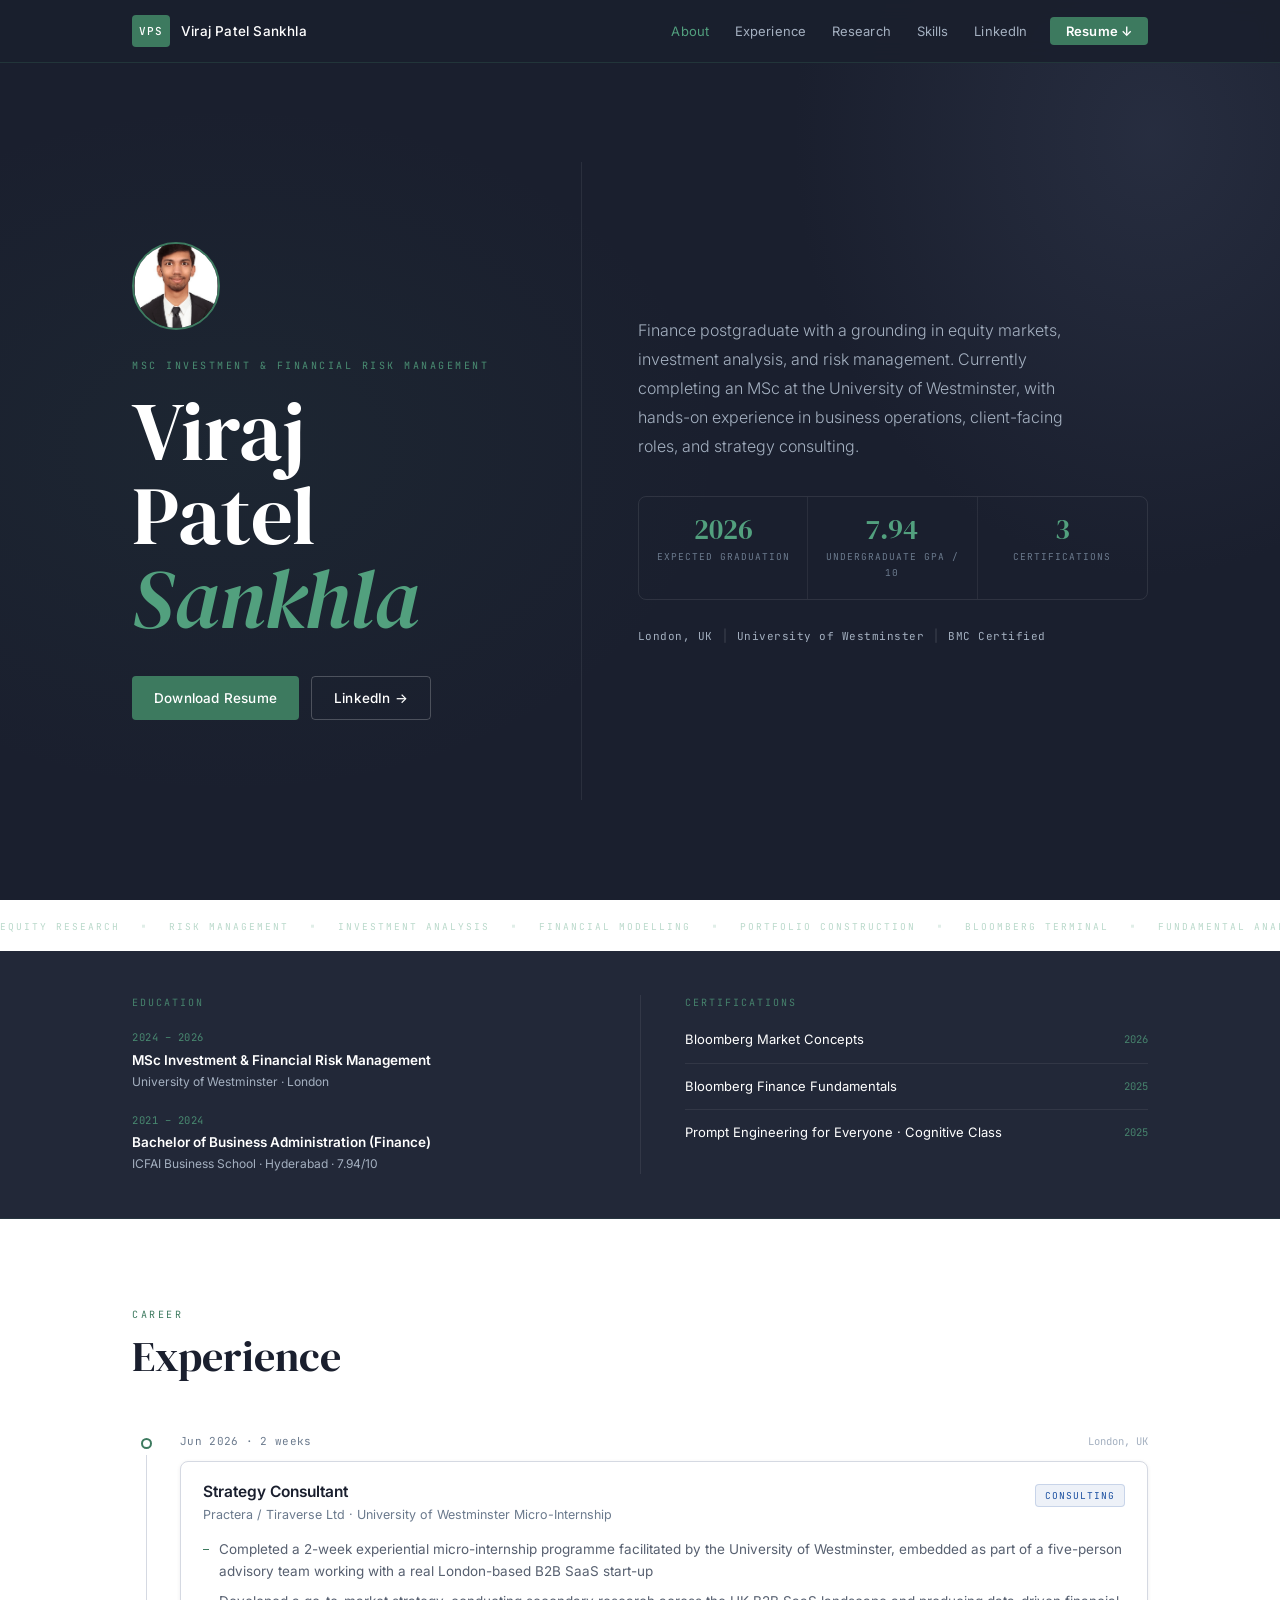
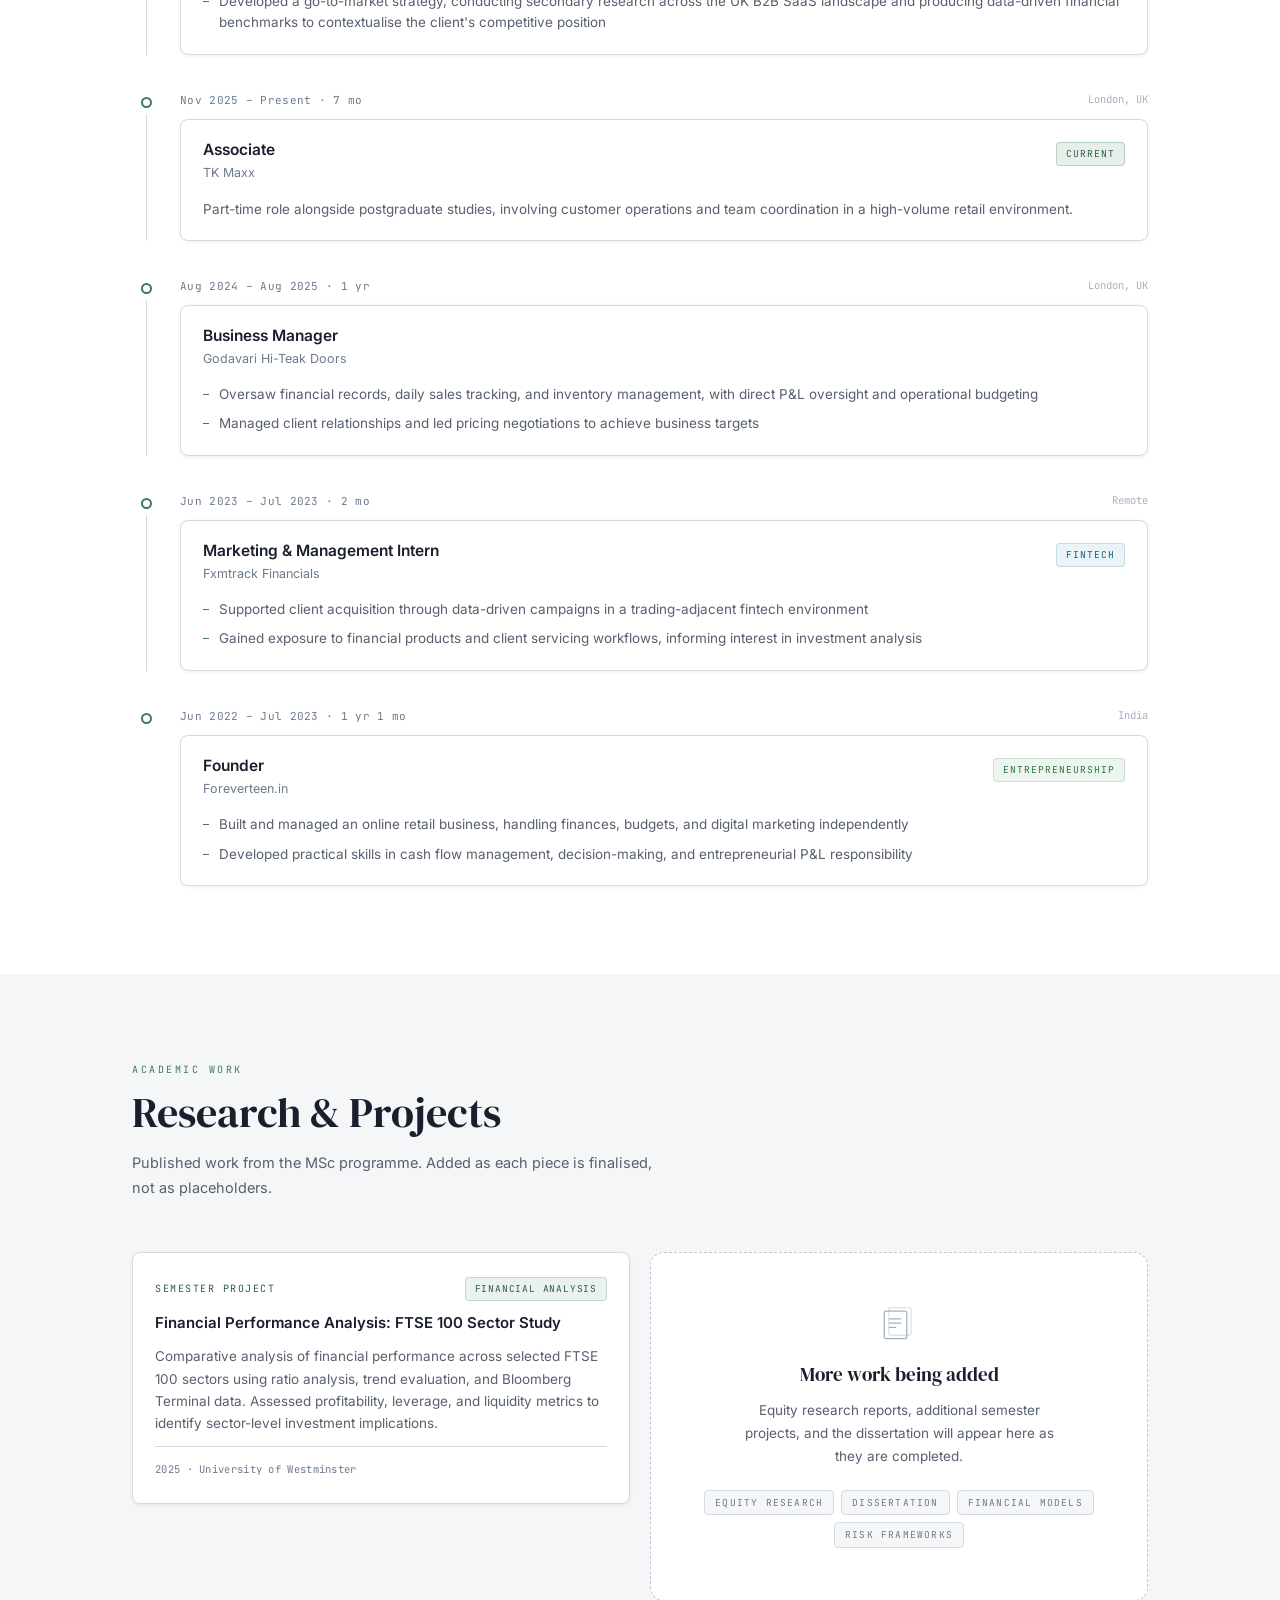
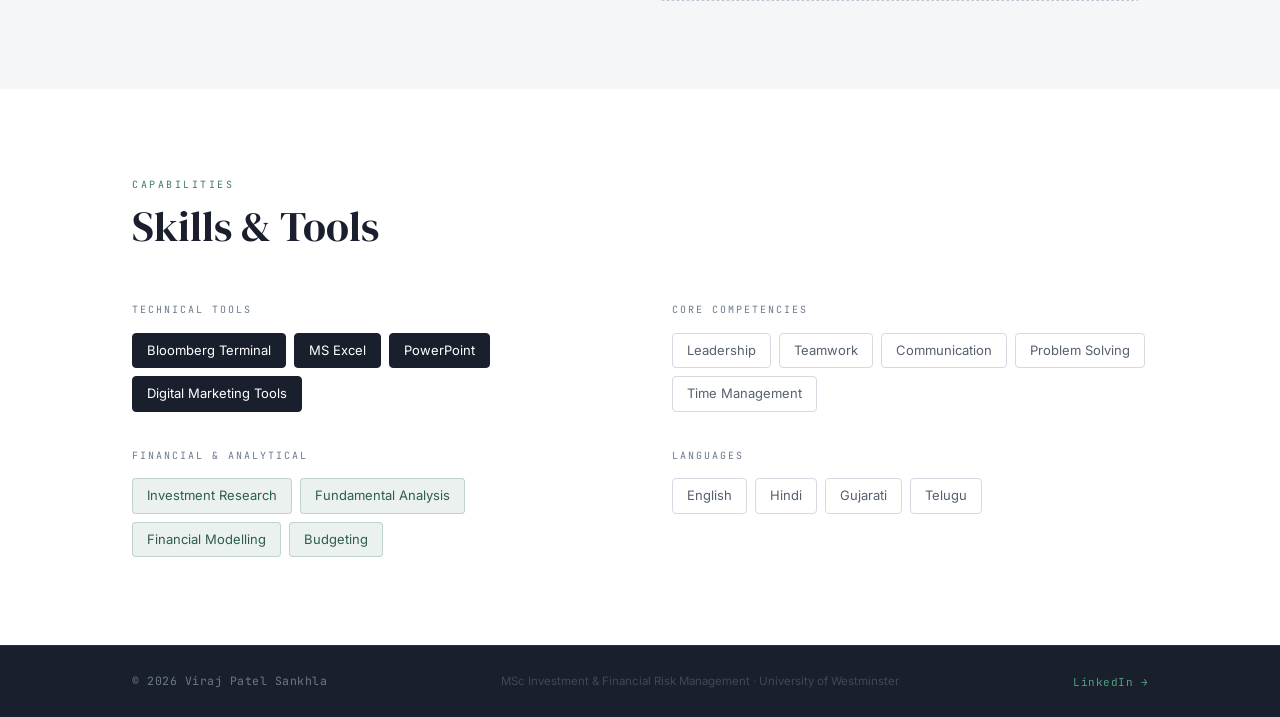
==== commit b37b7cf8: "." ====
--- a/index.html
+++ b/index.html
@@ -12,7 +12,19 @@
 </head>
 <body>
 
-  <!-- NAV -->
+  <!--
+  ============================================================
+  NAV — How to edit
+  ============================================================
+  - To change your name in the nav bar: edit the text inside
+    <span class="nav-name"> and <span class="nav-monogram">
+  - To add a new nav link: copy one <li><a href="#section">Label</a></li>
+    and change the href to match the id of the section you want
+  - To update the LinkedIn URL: find class="nav-linkedin" and
+    change the href value
+  - To update the Resume link: find class="nav-cta" and change href
+  ============================================================
+  -->
   <header class="site-header" id="top">
     <nav class="navbar">
       <div class="nav-logo">
@@ -35,9 +47,65 @@
 
   <main>
 
-    <!-- HERO -->
+    <!--
+    ============================================================
+    HERO SECTION — How to edit
+    ============================================================
+    PHOTO:
+    - Replace assets/profile.jpg with your actual photo file
+    - Keep the filename as profile.jpg OR update the src below
+    - Recommended: square crop, min 400x400px, professional headshot
+    - To remove the photo entirely: delete the <div class="hero-photo"> block
+
+    NAME & LABEL:
+    - Edit the text inside <h1 class="hero-name"> for your name
+    - Edit <div class="hero-label mono"> for the programme label
+
+    THESIS PARAGRAPH:
+    - Edit the text inside <p class="hero-thesis"> — keep it 2–3 sentences
+
+    STATS (the three numbers):
+    - Each stat is a <div class="stat-item"> with a <span class="stat-value">
+      and <span class="stat-label mono">
+    - Change the numbers and labels as needed
+    - To add a 4th stat: copy a stat-item block and paste inside .hero-stats
+
+    META ROW (small text below stats):
+    - Each piece of info is a <span class="hmr-item mono">
+    - Edit the text inside each span
+    - The <span class="hmr-sep"> are just the | dividers between items
+
+    BUTTONS:
+    - Two buttons inside <div class="hero-actions">
+    - Change href values to update the Resume link and LinkedIn link
+    ============================================================
+    -->
     <section class="hero" id="about">
       <div class="hero-left">
+        <div class="hero-photo-wrap">
+          <!--
+          PHOTO PLACEHOLDER:
+          Once you have your photo ready, put the file in assets/
+          and name it profile.jpg (or update the src attribute below).
+          The placeholder div will be replaced by the img tag automatically
+          when the image loads. No style changes needed.
+          -->
+          <div class="hero-photo-placeholder" id="photoPlaceholder">
+            <svg width="48" height="48" viewBox="0 0 48 48" fill="none" xmlns="http://www.w3.org/2000/svg">
+              <circle cx="24" cy="18" r="9" stroke="currentColor" stroke-width="1.5" fill="none"/>
+              <path d="M6 42c0-9.94 8.06-18 18-18s18 8.06 18 18" stroke="currentColor" stroke-width="1.5" fill="none" stroke-linecap="round"/>
+            </svg>
+            <span>Add profile.jpg<br>to assets/ folder</span>
+          </div>
+          <img
+            src="assets/profile.jpg"
+            alt="Viraj Patel Sankhla"
+            class="hero-photo"
+            id="heroPhoto"
+            onerror="this.style.display='none'; document.getElementById('photoPlaceholder').style.display='flex';"
+            onload="document.getElementById('photoPlaceholder').style.display='none'; this.style.display='block';"
+          />
+        </div>
         <div class="hero-label mono">MSc Investment &amp; Financial Risk Management</div>
         <h1 class="hero-name">Viraj<br>Patel<br><em>Sankhla</em></h1>
         <div class="hero-actions">
@@ -45,11 +113,16 @@
           <a href="https://www.linkedin.com/in/s-viraj-patel/" class="btn btn-outline" target="_blank" rel="noopener">LinkedIn &rarr;</a>
         </div>
       </div>
+
       <div class="hero-right">
         <p class="hero-thesis">
           Finance postgraduate with a grounding in equity markets, investment analysis, and risk management. Currently completing an MSc at the University of Westminster, with hands-on experience in business operations, client-facing roles, and strategy consulting.
         </p>
         <div class="hero-stats">
+          <!--
+          STATS — to update a number or label, edit the text inside
+          stat-value and stat-label. Do not change the class names.
+          -->
           <div class="stat-item">
             <span class="stat-value">2026</span>
             <span class="stat-label mono">Expected Graduation</span>
@@ -59,8 +132,8 @@
             <span class="stat-label mono">Undergraduate GPA / 10</span>
           </div>
           <div class="stat-item">
-            <span class="stat-value">3+</span>
-            <span class="stat-label mono">Bloomberg Certifications</span>
+            <span class="stat-value">3</span>
+            <span class="stat-label mono">Certifications</span>
           </div>
         </div>
         <div class="hero-meta-row">
@@ -73,7 +146,7 @@
       </div>
     </section>
 
-    <!-- TICKER -->
+    <!-- TICKER — edit the <span> text items to change competency labels -->
     <div class="hero-ticker" aria-hidden="true">
       <div class="ticker-track">
         <span>EQUITY RESEARCH</span><span class="tdot">&#9632;</span>
@@ -95,7 +168,31 @@
       </div>
     </div>
 
-    <!-- EDUCATION + CERTS -->
+    <!--
+    ============================================================
+    EDUCATION & CERTIFICATIONS — How to edit
+    ============================================================
+    ADDING A NEW DEGREE:
+    Copy this block and paste inside <div class="edu-entries">:
+
+      <div class="edu-entry">
+        <div class="edu-entry-year mono">YYYY – YYYY</div>
+        <div class="edu-entry-degree">Degree Name</div>
+        <div class="edu-entry-school">Institution · City · Grade (optional)</div>
+      </div>
+
+    ADDING A NEW CERTIFICATION:
+    Copy this block and paste inside <div class="cert-rows">:
+
+      <div class="cert-row">
+        <span class="cert-name">Certification Name</span>
+        <span class="cert-year mono">YYYY</span>
+      </div>
+
+    No style changes needed for either. The last cert-row automatically
+    loses its bottom border via CSS :last-child.
+    ============================================================
+    -->
     <section class="edu-section">
       <div class="container">
         <div class="edu-grid">
@@ -130,7 +227,7 @@
                 <span class="cert-year mono">2025</span>
               </div>
               <div class="cert-row">
-                <span class="cert-name">Prompt Engineering for Everyone</span>
+                <span class="cert-name">Prompt Engineering for Everyone &middot; Cognitive Class</span>
                 <span class="cert-year mono">2025</span>
               </div>
             </div>
@@ -140,7 +237,53 @@
       </div>
     </section>
 
-    <!-- EXPERIENCE -->
+    <!--
+    ============================================================
+    EXPERIENCE / TIMELINE — How to edit
+    ============================================================
+    ADDING A NEW ROLE:
+    Copy the entire block below and paste ABOVE the last .tl-item
+    (most recent roles go at the top). Fill in the details:
+
+      <div class="tl-item fade-in">
+        <div class="tl-left">
+          <div class="tl-dot"></div>
+          <div class="tl-line"></div>        ← remove this on the LAST item
+        </div>
+        <div class="tl-right">
+          <div class="tl-meta-row">
+            <span class="tl-date mono">Mon YYYY – Mon YYYY · X mo/yr</span>
+            <span class="tl-loc mono">City, Country</span>
+          </div>
+          <div class="tl-card">
+            <div class="tl-card-header">
+              <div class="tl-titles">
+                <div class="tl-role">Job Title</div>
+                <div class="tl-company">Company Name</div>
+              </div>
+              <span class="tl-badge tl-badge--TYPE">Label</span>
+            </div>
+            <ul class="tl-bullets">
+              <li>Bullet point one</li>
+              <li>Bullet point two</li>
+            </ul>
+          </div>
+        </div>
+      </div>
+
+    BADGE TYPES (change tl-badge--TYPE to one of):
+      tl-badge--current     gold tint   — use for present roles
+      tl-badge--consulting  blue tint   — consulting / advisory
+      tl-badge--finance     teal tint   — fintech / banking
+      tl-badge--venture     green tint  — entrepreneurship / startups
+
+    To use NO badge: remove the <span class="tl-badge..."> line entirely.
+
+    IMPORTANT: The LAST .tl-item in the list should NOT have
+    <div class="tl-line"></div> inside tl-left, so the vertical
+    line doesn't extend past the final entry.
+    ============================================================
+    -->
     <section class="section" id="experience">
       <div class="container">
         <div class="section-header">
@@ -150,7 +293,7 @@
 
         <div class="timeline">
 
-          <!-- Strategy Consultant -->
+          <!-- EXPERIENCE ENTRY: Strategy Consultant -->
           <div class="tl-item fade-in">
             <div class="tl-left">
               <div class="tl-dot"></div>
@@ -158,26 +301,26 @@
             </div>
             <div class="tl-right">
               <div class="tl-meta-row">
-                <span class="tl-date mono">Jun 2026</span>
+                <span class="tl-date mono">Jun 2026 &middot; 2 weeks</span>
                 <span class="tl-loc mono">London, UK</span>
               </div>
               <div class="tl-card">
                 <div class="tl-card-header">
                   <div class="tl-titles">
                     <div class="tl-role">Strategy Consultant</div>
-                    <div class="tl-company">Practera / Tiraverse Ltd</div>
+                    <div class="tl-company">Practera / Tiraverse Ltd &middot; University of Westminster Micro-Internship</div>
                   </div>
                   <span class="tl-badge tl-badge--consulting">Consulting</span>
                 </div>
                 <ul class="tl-bullets">
-                  <li>Participated in a simulated consulting engagement as part of a five-person advisory team, working with a real London-based B2B SaaS start-up on go-to-market strategy</li>
-                  <li>Conducted secondary market research across the UK B2B SaaS landscape and produced data-driven financial benchmarks to contextualise the client's competitive position</li>
+                  <li>Completed a 2-week experiential micro-internship programme facilitated by the University of Westminster, embedded as part of a five-person advisory team working with a real London-based B2B SaaS start-up</li>
+                  <li>Developed a go-to-market strategy, conducting secondary research across the UK B2B SaaS landscape and producing data-driven financial benchmarks to contextualise the client's competitive position</li>
                 </ul>
               </div>
             </div>
           </div>
 
-          <!-- TK Maxx -->
+          <!-- EXPERIENCE ENTRY: TK Maxx -->
           <div class="tl-item fade-in">
             <div class="tl-left">
               <div class="tl-dot"></div>
@@ -201,7 +344,7 @@
             </div>
           </div>
 
-          <!-- Business Manager -->
+          <!-- EXPERIENCE ENTRY: Business Manager -->
           <div class="tl-item fade-in">
             <div class="tl-left">
               <div class="tl-dot"></div>
@@ -227,7 +370,7 @@
             </div>
           </div>
 
-          <!-- Fxmtrack -->
+          <!-- EXPERIENCE ENTRY: Fxmtrack -->
           <div class="tl-item fade-in">
             <div class="tl-left">
               <div class="tl-dot"></div>
@@ -254,10 +397,11 @@
             </div>
           </div>
 
-          <!-- Foreverteen -->
+          <!-- EXPERIENCE ENTRY: Foreverteen (LAST — no tl-line) -->
           <div class="tl-item fade-in">
             <div class="tl-left">
               <div class="tl-dot"></div>
+              <!-- No tl-line here: this is the last entry -->
             </div>
             <div class="tl-right">
               <div class="tl-meta-row">
@@ -284,40 +428,126 @@
       </div>
     </section>
 
-    <!-- RESEARCH -->
+    <!--
+    ============================================================
+    RESEARCH & PROJECTS — How to edit
+    ============================================================
+    WHEN YOU HAVE A NEW PROJECT TO ADD:
+    1. Copy one <div class="rc-card"> block below
+    2. Paste it BEFORE the research-empty div (published work goes first)
+    3. Fill in rc-type, rc-title, rc-desc, and rc-link
+    4. Change rc-tag text to match the category
+    5. If you have a PDF or link: set href on the <a class="rc-link"> tag
+       If no link yet: remove the <a> tag entirely
+
+    Project card template:
+
+      <div class="rc-card fade-in">
+        <div class="rc-card-top">
+          <span class="rc-type mono">CATEGORY</span>
+          <span class="rc-tag">Tag Label</span>
+        </div>
+        <h3 class="rc-title">Project Title</h3>
+        <p class="rc-desc">
+          Short description of what the project covers, methodology used,
+          and any key findings. 2–3 sentences is ideal.
+        </p>
+        <div class="rc-footer">
+          <span class="rc-meta mono">Month YYYY &middot; University of Westminster</span>
+          <a href="assets/your-file.pdf" class="rc-link" target="_blank" rel="noopener">View Report &rarr;</a>
+        </div>
+      </div>
+
+    RC-TYPE examples: "Equity Research", "Financial Model",
+      "Risk Analysis", "Semester Project", "Market Notes", "Dissertation"
+
+    WHEN ALL WORK IS PUBLISHED: delete the <div class="research-empty">
+    block entirely. The grid will fill naturally.
+
+    ADDING A NEW CATEGORY TAG:
+    The rc-tag uses no modifier class — just change the text inside.
+    Tag colour is set globally in style.css and does not need editing.
+    ============================================================
+    -->
     <section class="section section--alt" id="research">
       <div class="container">
         <div class="section-header">
           <span class="section-label mono">Academic Work</span>
           <h2 class="section-title">Research &amp; Projects</h2>
-          <p class="section-sub">Semester 1 and Semester 2 projects will be published here as they are completed. Equity research reports and other analytical work will follow once finalised.</p>
-        </div>
-
-        <div class="research-empty">
-          <div class="empty-icon">
-            <svg width="44" height="44" viewBox="0 0 44 44" fill="none" xmlns="http://www.w3.org/2000/svg">
-              <rect x="5" y="7" width="26" height="32" rx="2" stroke="currentColor" stroke-width="1.5" fill="none"/>
-              <rect x="10" y="3" width="26" height="32" rx="2" stroke="currentColor" stroke-width="1.5" fill="none" opacity="0.35"/>
-              <line x1="11" y1="16" x2="24" y2="16" stroke="currentColor" stroke-width="1.5" stroke-linecap="round"/>
-              <line x1="11" y1="21" x2="24" y2="21" stroke="currentColor" stroke-width="1.5" stroke-linecap="round"/>
-              <line x1="11" y1="26" x2="18" y2="26" stroke="currentColor" stroke-width="1.5" stroke-linecap="round"/>
-            </svg>
-          </div>
-          <h3 class="empty-title">Being added through 2025 &ndash; 2026</h3>
-          <p class="empty-text">Work is uploaded as it is finished. Placeholders are intentionally avoided here.</p>
-          <div class="empty-tags">
-            <span class="empty-tag">Equity Research</span>
-            <span class="empty-tag">Financial Models</span>
-            <span class="empty-tag">Semester Projects</span>
-            <span class="empty-tag">Market Analysis</span>
-            <span class="empty-tag">Risk Frameworks</span>
-          </div>
-        </div>
-
+          <p class="section-sub">Published work from the MSc programme. Added as each piece is finalised, not as placeholders.</p>
+        </div>
+
+        <div class="rc-grid">
+
+          <!-- PUBLISHED PROJECT EXAMPLE -->
+          <!-- Replace this with your actual Semester 1 / 2 projects -->
+          <div class="rc-card fade-in">
+            <div class="rc-card-top">
+              <span class="rc-type mono">Semester Project</span>
+              <span class="rc-tag">Financial Analysis</span>
+            </div>
+            <h3 class="rc-title">Financial Performance Analysis: FTSE 100 Sector Study</h3>
+            <p class="rc-desc">
+              Comparative analysis of financial performance across selected FTSE 100 sectors using ratio analysis, trend evaluation, and Bloomberg Terminal data. Assessed profitability, leverage, and liquidity metrics to identify sector-level investment implications.
+            </p>
+            <div class="rc-footer">
+              <span class="rc-meta mono">2025 &middot; University of Westminster</span>
+              <!-- When you have a PDF, replace # with the file path: href="assets/project-name.pdf" -->
+              <!-- If no link yet, delete the <a> tag below entirely -->
+              <!-- <a href="assets/ftse-sector-study.pdf" class="rc-link" target="_blank" rel="noopener">View Report &rarr;</a> -->
+            </div>
+          </div>
+
+          <!-- EMPTY STATE — delete this block once research section is full -->
+          <div class="research-empty fade-in">
+            <div class="empty-icon">
+              <svg width="38" height="38" viewBox="0 0 44 44" fill="none" xmlns="http://www.w3.org/2000/svg">
+                <rect x="5" y="7" width="26" height="32" rx="2" stroke="currentColor" stroke-width="1.5" fill="none"/>
+                <rect x="10" y="3" width="26" height="32" rx="2" stroke="currentColor" stroke-width="1.5" fill="none" opacity="0.35"/>
+                <line x1="11" y1="16" x2="24" y2="16" stroke="currentColor" stroke-width="1.5" stroke-linecap="round"/>
+                <line x1="11" y1="21" x2="24" y2="21" stroke="currentColor" stroke-width="1.5" stroke-linecap="round"/>
+                <line x1="11" y1="26" x2="18" y2="26" stroke="currentColor" stroke-width="1.5" stroke-linecap="round"/>
+              </svg>
+            </div>
+            <h3 class="empty-title">More work being added</h3>
+            <p class="empty-text">Equity research reports, additional semester projects, and the dissertation will appear here as they are completed.</p>
+            <div class="empty-tags">
+              <span class="empty-tag">Equity Research</span>
+              <span class="empty-tag">Dissertation</span>
+              <span class="empty-tag">Financial Models</span>
+              <span class="empty-tag">Risk Frameworks</span>
+            </div>
+          </div>
+
+        </div>
       </div>
     </section>
 
-    <!-- SKILLS -->
+    <!--
+    ============================================================
+    SKILLS — How to edit
+    ============================================================
+    ADDING A NEW SKILL TAG:
+    Inside any <div class="skill-tags">, copy one of these and paste:
+
+      <span class="stag">Skill Name</span>               ← plain/grey
+      <span class="stag stag--primary">Skill Name</span> ← navy filled (technical tools)
+      <span class="stag stag--accent">Skill Name</span>  ← gold tint (finance/analytical)
+
+    ADDING A NEW SKILL GROUP:
+    Copy this block and paste inside either .skill-col:
+
+      <div class="skill-group">
+        <div class="skill-group-label mono">Group Label</div>
+        <div class="skill-tags">
+          <span class="stag">Tag One</span>
+          <span class="stag">Tag Two</span>
+        </div>
+      </div>
+
+    Do not change any class names. Only edit text content.
+    ============================================================
+    -->
     <section class="section" id="skills">
       <div class="container">
         <div class="section-header">
@@ -375,6 +605,10 @@
 
   </main>
 
+  <!--
+  FOOTER — edit footer-copy text for copyright year/name
+  LinkedIn href is the only link here — update if your URL changes
+  -->
   <footer class="site-footer">
     <div class="container">
       <div class="footer-inner">
--- a/style.css
+++ b/style.css
@@ -1,41 +1,64 @@
 /* =========================================================
    VIRAJ PATEL SANKHLA — style.css
+   Theme: Charcoal / Forest Green / Warm Cream
    Two breakpoints: desktop (768px+) | mobile (<768px)
-   ========================================================= */
-
-/* --- TOKENS --- */
+
+   ⚠️  DO NOT EDIT THIS FILE when adding content.
+   All content goes in index.html — the HTML comments
+   there explain exactly what to copy and paste.
+   Only edit this file if you want to change colours,
+   fonts, spacing, or layout.
+   ========================================================= */
+
+/* =========================================================
+   DESIGN TOKENS
+   To change the colour scheme, only edit values here.
+   ========================================================= */
 :root {
-  --navy:        #0B1C3D;
-  --navy-mid:    #132448;
-  --navy-light:  #1C3060;
-  --gold:        #C9A84C;
-  --gold-dim:    #A8893A;
-  --gold-pale:   #F5EDD8;
-  --gold-tint:   rgba(201,168,76,0.10);
+  /* Primary palette */
+  --dark:        #1A1F2E;       /* main dark background (was navy) */
+  --dark-mid:    #222838;       /* slightly lighter dark */
+  --dark-light:  #2C3347;       /* cards/surfaces on dark bg */
+
+  /* Accent — forest green */
+  --accent:      #3D7A5F;       /* primary accent (was gold) */
+  --accent-lt:   #52A07E;       /* lighter accent for hover */
+  --accent-dim:  #2E5E47;       /* darker accent, text on light */
+  --accent-tint: rgba(61,122,95,0.10); /* very faint for tag backgrounds */
+  --accent-pale: #EAF4EF;       /* pale accent for tag backgrounds */
+
+  /* Neutrals */
   --white:       #FFFFFF;
-  --off:         #F6F7FA;
-  --bg-alt:      #EFF1F6;
-  --slate:       #6B7A99;
-  --slate-lt:    #A8B4C8;
-  --border:      #D6DAE6;
-  --border-dk:   #C2C8D8;
-  --text:        #18263C;
-  --text-muted:  #5A6A84;
-
+  --off:         #F5F6F8;
+  --bg-alt:      #EDEEF2;
+  --slate:       #6B7A8D;
+  --slate-lt:    #A4B0C0;
+  --border:      #D5D9E2;
+  --border-dk:   #BFC5D2;
+  --text:        #1A2230;
+  --text-muted:  #576070;
+
+  /* Typography */
   --serif:  'DM Serif Display', Georgia, serif;
   --sans:   'Inter', system-ui, sans-serif;
   --mono:   'JetBrains Mono', 'Courier New', monospace;
 
+  /* Shape */
   --r-sm:   4px;
   --r-md:   8px;
   --r-lg:   14px;
 
-  --shadow-sm: 0 1px 4px rgba(11,28,61,0.07);
-  --shadow-md: 0 4px 18px rgba(11,28,61,0.11);
-  --ease:      0.2s ease;
-}
-
-/* --- RESET --- */
+  /* Shadow */
+  --shadow-sm: 0 1px 4px rgba(26,31,46,0.07);
+  --shadow-md: 0 4px 18px rgba(26,31,46,0.12);
+
+  /* Transition */
+  --ease: 0.2s ease;
+}
+
+/* =========================================================
+   RESET
+   ========================================================= */
 *, *::before, *::after { box-sizing: border-box; margin: 0; padding: 0; }
 html { scroll-behavior: smooth; scroll-padding-top: 68px; }
 body {
@@ -49,7 +72,6 @@
 a { text-decoration: none; color: inherit; }
 ul { list-style: none; }
 img { max-width: 100%; display: block; }
-
 .mono { font-family: var(--mono); }
 
 .container {
@@ -65,9 +87,9 @@
   position: fixed;
   top: 0; left: 0; right: 0;
   z-index: 900;
-  background: rgba(11,28,61,0.97);
+  background: rgba(26,31,46,0.97);
   backdrop-filter: blur(10px);
-  border-bottom: 1px solid rgba(201,168,76,0.18);
+  border-bottom: 1px solid rgba(61,122,95,0.25);
 }
 
 .navbar {
@@ -89,8 +111,8 @@
 .nav-monogram {
   width: 38px;
   height: 32px;
-  background: var(--gold);
-  color: var(--navy);
+  background: var(--accent);
+  color: var(--white);
   border-radius: var(--r-sm);
   font-family: var(--mono);
   font-size: 11px;
@@ -125,20 +147,20 @@
   letter-spacing: 0.1px;
 }
 
-.nav-links a:hover { color: var(--white); background: rgba(255,255,255,0.07); }
-.nav-links a.active { color: var(--gold); }
-
-.nav-linkedin { color: var(--slate-lt); }
+.nav-links a:hover  { color: var(--white); background: rgba(255,255,255,0.07); }
+.nav-links a.active { color: var(--accent-lt); }
+
+.nav-linkedin       { color: var(--slate-lt); }
 .nav-linkedin:hover { color: var(--white) !important; }
 
 .nav-cta {
-  background: var(--gold) !important;
-  color: var(--navy) !important;
+  background: var(--accent) !important;
+  color: var(--white) !important;
   font-weight: 600 !important;
   margin-left: 10px;
   padding: 6px 16px !important;
 }
-.nav-cta:hover { background: #d9b850 !important; }
+.nav-cta:hover { background: var(--accent-lt) !important; }
 
 .nav-toggle {
   display: none;
@@ -163,7 +185,7 @@
    ========================================================= */
 .hero {
   min-height: 100vh;
-  background: var(--navy);
+  background: var(--dark);
   display: grid;
   grid-template-columns: 1fr 1.2fr;
   align-items: center;
@@ -172,23 +194,25 @@
   overflow: hidden;
 }
 
-/* subtle background texture */
 .hero::before {
   content: '';
   position: absolute;
   inset: 0;
   background:
-    radial-gradient(ellipse 60% 60% at 20% 50%, rgba(201,168,76,0.05) 0%, transparent 70%),
-    radial-gradient(ellipse 40% 80% at 90% 20%, rgba(28,48,96,0.6) 0%, transparent 70%);
+    radial-gradient(ellipse 55% 55% at 18% 50%, rgba(61,122,95,0.08) 0%, transparent 70%),
+    radial-gradient(ellipse 40% 70% at 90% 15%, rgba(44,51,71,0.7) 0%, transparent 70%);
   pointer-events: none;
 }
 
 .hero-left {
   padding: 80px 56px 80px 0;
   padding-left: max(32px, calc((100vw - 1080px)/2 + 32px));
-  border-right: 1px solid rgba(255,255,255,0.08);
+  border-right: 1px solid rgba(255,255,255,0.07);
   position: relative;
   z-index: 1;
+  display: flex;
+  flex-direction: column;
+  align-items: flex-start;
 }
 
 .hero-right {
@@ -198,28 +222,69 @@
   z-index: 1;
 }
 
+/* ---- Photo ---- */
+.hero-photo-wrap {
+  margin-bottom: 28px;
+  position: relative;
+}
+
+.hero-photo {
+  width: 88px;
+  height: 88px;
+  border-radius: 50%;
+  object-fit: cover;
+  border: 2px solid var(--accent);
+  display: none; /* shown via JS onload */
+}
+
+.hero-photo-placeholder {
+  width: 88px;
+  height: 88px;
+  border-radius: 50%;
+  border: 2px dashed rgba(61,122,95,0.45);
+  background: rgba(61,122,95,0.07);
+  display: flex;
+  flex-direction: column;
+  align-items: center;
+  justify-content: center;
+  gap: 8px;
+  color: rgba(61,122,95,0.5);
+  text-align: center;
+}
+
+.hero-photo-placeholder span {
+  font-family: var(--mono);
+  font-size: 9px;
+  letter-spacing: 0.3px;
+  line-height: 1.4;
+  color: rgba(255,255,255,0.25);
+}
+
+.hero-photo-placeholder svg { flex-shrink: 0; }
+
+/* ---- Name & label ---- */
 .hero-label {
   font-size: 10px;
   letter-spacing: 2.5px;
   text-transform: uppercase;
-  color: var(--gold);
+  color: var(--accent-lt);
   opacity: 0.85;
-  margin-bottom: 22px;
+  margin-bottom: 16px;
   display: block;
 }
 
 .hero-name {
   font-family: var(--serif);
-  font-size: clamp(52px, 7vw, 86px);
+  font-size: clamp(50px, 6.5vw, 84px);
   color: var(--white);
   line-height: 1.0;
   font-weight: 400;
-  margin-bottom: 40px;
+  margin-bottom: 36px;
 }
 
 .hero-name em {
   font-style: italic;
-  color: var(--gold);
+  color: var(--accent-lt);
 }
 
 .hero-actions {
@@ -228,12 +293,12 @@
   flex-wrap: wrap;
 }
 
-/* hero right */
+/* ---- Right column ---- */
 .hero-thesis {
   font-size: 16px;
   color: var(--slate-lt);
   line-height: 1.8;
-  margin-bottom: 40px;
+  margin-bottom: 36px;
   font-weight: 300;
   max-width: 440px;
 }
@@ -242,16 +307,16 @@
   display: grid;
   grid-template-columns: repeat(3, 1fr);
   gap: 0;
-  border: 1px solid rgba(255,255,255,0.1);
+  border: 1px solid rgba(255,255,255,0.09);
   border-radius: var(--r-md);
   overflow: hidden;
-  margin-bottom: 28px;
+  margin-bottom: 26px;
 }
 
 .stat-item {
   padding: 18px 16px;
   text-align: center;
-  border-right: 1px solid rgba(255,255,255,0.08);
+  border-right: 1px solid rgba(255,255,255,0.07);
 }
 .stat-item:last-child { border-right: none; }
 
@@ -259,7 +324,7 @@
   display: block;
   font-family: var(--serif);
   font-size: 28px;
-  color: var(--gold);
+  color: var(--accent-lt);
   line-height: 1;
   margin-bottom: 6px;
 }
@@ -286,7 +351,7 @@
 }
 
 .hmr-sep {
-  color: rgba(255,255,255,0.2);
+  color: rgba(255,255,255,0.18);
   font-size: 12px;
 }
 
@@ -294,9 +359,9 @@
    TICKER
    ========================================================= */
 .hero-ticker {
-  background: rgba(255,255,255,0.04);
-  border-top: 1px solid rgba(255,255,255,0.06);
-  border-bottom: 1px solid rgba(255,255,255,0.06);
+  background: rgba(255,255,255,0.03);
+  border-top: 1px solid rgba(255,255,255,0.05);
+  border-bottom: 1px solid rgba(255,255,255,0.05);
   padding: 12px 0;
   overflow: hidden;
   white-space: nowrap;
@@ -309,12 +374,12 @@
   font-family: var(--mono);
   font-size: 9.5px;
   letter-spacing: 2px;
-  color: rgba(201,168,76,0.4);
+  color: rgba(82,160,126,0.4);
   text-transform: uppercase;
 }
 
 .ticker-track .tdot {
-  color: rgba(201,168,76,0.18);
+  color: rgba(82,160,126,0.18);
   font-size: 5px;
   align-self: center;
 }
@@ -342,12 +407,12 @@
 }
 
 .btn-primary {
-  background: var(--gold);
-  color: var(--navy);
+  background: var(--accent);
+  color: var(--white);
 }
 .btn-primary:hover {
-  background: #d9b850;
-  box-shadow: 0 4px 16px rgba(201,168,76,0.3);
+  background: var(--accent-lt);
+  box-shadow: 0 4px 16px rgba(61,122,95,0.3);
 }
 
 .btn-outline {
@@ -356,16 +421,16 @@
   border: 1px solid rgba(255,255,255,0.22);
 }
 .btn-outline:hover {
-  border-color: var(--gold);
-  color: var(--gold);
-}
-
-/* =========================================================
-   EDUCATION + CERTS
+  border-color: var(--accent-lt);
+  color: var(--accent-lt);
+}
+
+/* =========================================================
+   EDUCATION + CERTIFICATIONS
    ========================================================= */
 .edu-section {
-  background: var(--navy-mid);
-  border-bottom: 1px solid rgba(201,168,76,0.12);
+  background: var(--dark-mid);
+  border-bottom: 1px solid rgba(61,122,95,0.15);
   padding: 44px 0;
 }
 
@@ -381,7 +446,7 @@
   font-size: 10px;
   letter-spacing: 2px;
   text-transform: uppercase;
-  color: var(--gold);
+  color: var(--accent-lt);
   opacity: 0.75;
   margin-bottom: 18px;
 }
@@ -389,12 +454,12 @@
 .edu-entries {
   display: flex;
   flex-direction: column;
-  gap: 18px;
+  gap: 20px;
 }
 
 .edu-entry-year {
   font-size: 10.5px;
-  color: var(--gold);
+  color: var(--accent-lt);
   letter-spacing: 0.5px;
   margin-bottom: 4px;
   opacity: 0.8;
@@ -415,7 +480,7 @@
 
 .edu-divider-v {
   width: 1px;
-  background: rgba(255,255,255,0.09);
+  background: rgba(255,255,255,0.08);
   align-self: stretch;
   margin: 0 44px;
 }
@@ -444,7 +509,7 @@
 
 .cert-year {
   font-size: 10.5px;
-  color: var(--gold);
+  color: var(--accent-lt);
   opacity: 0.75;
   flex-shrink: 0;
 }
@@ -452,24 +517,16 @@
 /* =========================================================
    SECTION SHARED
    ========================================================= */
-.section {
-  padding: 88px 0;
-}
-
-.section--alt {
-  background: var(--off);
-}
-
-.section-header {
-  margin-bottom: 52px;
-}
+.section          { padding: 88px 0; }
+.section--alt     { background: var(--off); }
+.section-header   { margin-bottom: 52px; }
 
 .section-label {
   display: block;
   font-size: 10px;
   letter-spacing: 2.5px;
   text-transform: uppercase;
-  color: var(--gold);
+  color: var(--accent);
   margin-bottom: 10px;
 }
 
@@ -477,7 +534,7 @@
   font-family: var(--serif);
   font-size: clamp(30px, 4vw, 42px);
   font-weight: 400;
-  color: var(--navy);
+  color: var(--dark);
   line-height: 1.12;
 }
 
@@ -490,7 +547,7 @@
 }
 
 /* =========================================================
-   TIMELINE
+   TIMELINE / EXPERIENCE
    ========================================================= */
 .timeline {
   display: flex;
@@ -504,10 +561,8 @@
   gap: 0 20px;
   padding-bottom: 36px;
 }
-
 .tl-item:last-child { padding-bottom: 0; }
 
-/* left column: dot + vertical line */
 .tl-left {
   display: flex;
   flex-direction: column;
@@ -520,7 +575,7 @@
   height: 11px;
   border-radius: 50%;
   background: var(--white);
-  border: 2px solid var(--gold);
+  border: 2px solid var(--accent);
   flex-shrink: 0;
   margin-top: 2px;
   z-index: 1;
@@ -533,7 +588,6 @@
   margin-top: 6px;
 }
 
-/* right column */
 .tl-meta-row {
   display: flex;
   align-items: center;
@@ -542,16 +596,8 @@
   gap: 12px;
 }
 
-.tl-date {
-  font-size: 11px;
-  color: var(--slate);
-  letter-spacing: 0.3px;
-}
-
-.tl-loc {
-  font-size: 10.5px;
-  color: var(--slate-lt);
-}
+.tl-date { font-size: 11px; color: var(--slate); letter-spacing: 0.3px; }
+.tl-loc  { font-size: 10.5px; color: var(--slate-lt); }
 
 .tl-card {
   background: var(--white);
@@ -561,7 +607,6 @@
   box-shadow: var(--shadow-sm);
   transition: box-shadow var(--ease), border-color var(--ease);
 }
-
 .tl-card:hover {
   box-shadow: var(--shadow-md);
   border-color: var(--border-dk);
@@ -575,18 +620,8 @@
   margin-bottom: 14px;
 }
 
-.tl-role {
-  font-size: 15.5px;
-  font-weight: 600;
-  color: var(--navy);
-  line-height: 1.3;
-}
-
-.tl-company {
-  font-size: 12.5px;
-  color: var(--slate);
-  margin-top: 2px;
-}
+.tl-role    { font-size: 15.5px; font-weight: 600; color: var(--dark); line-height: 1.3; }
+.tl-company { font-size: 12.5px; color: var(--slate); margin-top: 3px; }
 
 .tl-badge {
   font-family: var(--mono);
@@ -597,18 +632,16 @@
   border-radius: var(--r-sm);
   flex-shrink: 0;
   margin-top: 2px;
-}
-
-.tl-badge--current   { background: rgba(201,168,76,0.12); color: var(--gold-dim); border: 1px solid rgba(201,168,76,0.25); }
-.tl-badge--consulting{ background: rgba(16,72,144,0.08);  color: #1a4fa0;         border: 1px solid rgba(16,72,144,0.18); }
-.tl-badge--finance   { background: rgba(16,100,150,0.08); color: #0d6080;         border: 1px solid rgba(16,100,150,0.18); }
-.tl-badge--venture   { background: rgba(40,120,70,0.08);  color: #247a42;         border: 1px solid rgba(40,120,70,0.18); }
-
-.tl-bullets {
-  display: flex;
-  flex-direction: column;
-  gap: 8px;
-}
+  white-space: nowrap;
+}
+
+/* Badge colour variants — do not rename these classes */
+.tl-badge--current    { background: rgba(61,122,95,0.12);  color: var(--accent-dim); border: 1px solid rgba(61,122,95,0.28); }
+.tl-badge--consulting { background: rgba(30,80,160,0.08);  color: #1a4fa0;           border: 1px solid rgba(30,80,160,0.18); }
+.tl-badge--finance    { background: rgba(16,100,150,0.08); color: #0d6080;           border: 1px solid rgba(16,100,150,0.18); }
+.tl-badge--venture    { background: rgba(40,120,70,0.08);  color: #247a42;           border: 1px solid rgba(40,120,70,0.18); }
+
+.tl-bullets { display: flex; flex-direction: column; gap: 8px; }
 
 .tl-bullets li {
   font-size: 13.5px;
@@ -621,26 +654,114 @@
 .tl-bullets li::before {
   content: '';
   position: absolute;
-  left: 0;
-  top: 10px;
-  width: 6px;
-  height: 1px;
-  background: var(--gold);
-}
-
-.tl-desc {
+  left: 0; top: 10px;
+  width: 6px; height: 1px;
+  background: var(--accent);
+}
+
+.tl-desc { font-size: 13.5px; color: var(--text-muted); line-height: 1.65; }
+
+/* =========================================================
+   RESEARCH GRID
+   ========================================================= */
+.rc-grid {
+  display: grid;
+  grid-template-columns: 1fr 1fr;
+  gap: 20px;
+  align-items: start;
+}
+
+/* Published project card */
+.rc-card {
+  background: var(--white);
+  border: 1px solid var(--border);
+  border-radius: var(--r-md);
+  padding: 24px 22px;
+  box-shadow: var(--shadow-sm);
+  display: flex;
+  flex-direction: column;
+  gap: 12px;
+  transition: box-shadow var(--ease), border-color var(--ease);
+}
+
+.rc-card:hover {
+  box-shadow: var(--shadow-md);
+  border-color: var(--accent);
+  border-opacity: 0.4;
+}
+
+.rc-card-top {
+  display: flex;
+  align-items: center;
+  justify-content: space-between;
+  gap: 10px;
+}
+
+.rc-type {
+  font-size: 10px;
+  letter-spacing: 1.5px;
+  text-transform: uppercase;
+  color: var(--accent-dim);
+}
+
+.rc-tag {
+  font-family: var(--mono);
+  font-size: 9.5px;
+  letter-spacing: 0.8px;
+  text-transform: uppercase;
+  padding: 3px 9px;
+  border-radius: var(--r-sm);
+  background: var(--accent-tint);
+  color: var(--accent-dim);
+  border: 1px solid rgba(61,122,95,0.22);
+  white-space: nowrap;
+}
+
+.rc-title {
+  font-size: 15px;
+  font-weight: 600;
+  color: var(--dark);
+  line-height: 1.35;
+}
+
+.rc-desc {
   font-size: 13.5px;
   color: var(--text-muted);
   line-height: 1.65;
-}
-
-/* =========================================================
-   RESEARCH EMPTY STATE
-   ========================================================= */
+  flex: 1;
+}
+
+.rc-footer {
+  display: flex;
+  align-items: center;
+  justify-content: space-between;
+  gap: 12px;
+  padding-top: 14px;
+  border-top: 1px solid var(--border);
+  margin-top: auto;
+}
+
+.rc-meta {
+  font-size: 10.5px;
+  color: var(--slate);
+  letter-spacing: 0.3px;
+}
+
+.rc-link {
+  font-family: var(--mono);
+  font-size: 10.5px;
+  color: var(--accent);
+  letter-spacing: 0.5px;
+  transition: color var(--ease);
+  white-space: nowrap;
+}
+.rc-link:hover { color: var(--accent-lt); }
+
+/* Empty state (sits in the grid alongside real cards) */
 .research-empty {
   border: 1px dashed var(--border-dk);
   border-radius: var(--r-lg);
-  padding: 68px 40px;
+  padding: 52px 32px;
   text-align: center;
   background: var(--white);
 }
@@ -649,38 +770,38 @@
   color: var(--slate-lt);
   display: flex;
   justify-content: center;
-  margin-bottom: 18px;
+  margin-bottom: 16px;
 }
 
 .empty-title {
   font-family: var(--serif);
-  font-size: 21px;
+  font-size: 19px;
   font-weight: 400;
-  color: var(--navy);
-  margin-bottom: 10px;
+  color: var(--dark);
+  margin-bottom: 8px;
 }
 
 .empty-text {
-  font-size: 14px;
+  font-size: 13.5px;
   color: var(--text-muted);
-  max-width: 380px;
-  margin: 0 auto 26px;
+  max-width: 320px;
+  margin: 0 auto 22px;
   line-height: 1.7;
 }
 
 .empty-tags {
   display: flex;
-  gap: 8px;
+  gap: 7px;
   justify-content: center;
   flex-wrap: wrap;
 }
 
 .empty-tag {
   font-family: var(--mono);
-  font-size: 10px;
+  font-size: 9.5px;
   letter-spacing: 1.2px;
   text-transform: uppercase;
-  padding: 5px 12px;
+  padding: 4px 10px;
   border: 1px solid var(--border);
   border-radius: var(--r-sm);
   color: var(--slate);
@@ -726,38 +847,30 @@
   background: var(--white);
   transition: all var(--ease);
 }
-
-.stag:hover {
-  border-color: var(--border-dk);
-  color: var(--navy);
-}
+.stag:hover { border-color: var(--border-dk); color: var(--dark); }
 
 .stag--primary {
-  background: var(--navy);
+  background: var(--dark);
   color: var(--white);
-  border-color: var(--navy);
-}
-
+  border-color: var(--dark);
+}
 .stag--primary:hover {
-  background: var(--navy-light);
-  border-color: var(--navy-light);
+  background: var(--dark-light);
+  border-color: var(--dark-light);
 }
 
 .stag--accent {
-  background: var(--gold-tint);
-  color: var(--gold-dim);
-  border-color: rgba(201,168,76,0.25);
-}
-
-.stag--accent:hover {
-  background: rgba(201,168,76,0.16);
-}
+  background: var(--accent-tint);
+  color: var(--accent-dim);
+  border-color: rgba(61,122,95,0.25);
+}
+.stag--accent:hover { background: rgba(61,122,95,0.16); }
 
 /* =========================================================
    FOOTER
    ========================================================= */
 .site-footer {
-  background: var(--navy);
+  background: var(--dark);
   border-top: 1px solid rgba(255,255,255,0.06);
   padding: 26px 0;
 }
@@ -770,26 +883,17 @@
   flex-wrap: wrap;
 }
 
-.footer-copy {
-  font-size: 11.5px;
-  color: var(--slate);
-  letter-spacing: 0.5px;
-}
-
-.footer-note {
-  font-size: 11.5px;
-  color: rgba(255,255,255,0.2);
-}
+.footer-copy  { font-size: 11.5px; color: var(--slate); letter-spacing: 0.5px; }
+.footer-note  { font-size: 11.5px; color: rgba(255,255,255,0.18); }
 
 .footer-linkedin {
   font-family: var(--mono);
   font-size: 11px;
-  color: var(--gold);
+  color: var(--accent-lt);
   letter-spacing: 0.5px;
   transition: color var(--ease);
 }
-
-.footer-linkedin:hover { color: #d9b850; }
+.footer-linkedin:hover { color: var(--accent); }
 
 /* =========================================================
    SCROLL FADE-IN
@@ -799,152 +903,106 @@
   transform: translateY(18px);
   transition: opacity 0.45s ease, transform 0.45s ease;
 }
-
 .fade-in.visible {
   opacity: 1;
   transform: translateY(0);
 }
 
 /* =========================================================
-   RESPONSIVE — MOBILE (< 768px)
-   Desktop/laptop layout handles tablet at 768px+
+   RESPONSIVE — MOBILE ONLY (< 768px)
+   Everything at 768px+ uses the desktop layout.
+   Tablets use the laptop/desktop styles — no separate tablet breakpoint.
    ========================================================= */
 @media (max-width: 767px) {
 
   .container { padding: 0 20px; }
 
-  /* nav */
+  /* --- Nav --- */
   .nav-name { display: none; }
 
   .nav-links {
     display: none;
     position: absolute;
     top: 62px; left: 0; right: 0;
-    background: var(--navy);
+    background: var(--dark);
     flex-direction: column;
     align-items: stretch;
     padding: 8px 0 14px;
     border-bottom: 1px solid rgba(255,255,255,0.07);
     gap: 0;
   }
-
   .nav-links.open { display: flex; }
-
-  .nav-links a {
-    padding: 13px 20px;
-    font-size: 14px;
-    border-radius: 0;
-  }
-
+  .nav-links a { padding: 13px 20px; font-size: 14px; border-radius: 0; }
   .nav-cta {
     margin: 10px 16px 0 !important;
     border-radius: var(--r-sm) !important;
     text-align: center;
     display: block;
   }
-
   .nav-toggle { display: flex; }
 
-  /* hero: stack vertically */
+  /* --- Hero --- */
   .hero {
     grid-template-columns: 1fr;
     min-height: auto;
     padding: 0;
   }
-
   .hero-left {
-    padding: 100px 20px 36px;
+    padding: 96px 20px 36px;
     border-right: none;
-    border-bottom: 1px solid rgba(255,255,255,0.08);
+    border-bottom: 1px solid rgba(255,255,255,0.07);
   }
-
-  .hero-right {
-    padding: 32px 20px 48px;
-  }
-
-  .hero-name {
-    font-size: 52px;
-    margin-bottom: 28px;
-  }
-
-  .hero-thesis {
-    font-size: 14.5px;
-    max-width: 100%;
-    margin-bottom: 28px;
-  }
-
-  .hero-stats {
-    grid-template-columns: 1fr 1fr 1fr;
-  }
-
-  .stat-item { padding: 14px 10px; }
+  .hero-right { padding: 32px 20px 48px; }
+
+  .hero-photo { width: 72px; height: 72px; }
+  .hero-photo-placeholder { width: 72px; height: 72px; }
+  .hero-photo-wrap { margin-bottom: 22px; }
+
+  .hero-name { font-size: 50px; margin-bottom: 28px; }
+  .hero-thesis { font-size: 14.5px; max-width: 100%; margin-bottom: 28px; }
+
+  .hero-stats { grid-template-columns: 1fr 1fr 1fr; }
+  .stat-item  { padding: 14px 10px; }
   .stat-value { font-size: 22px; }
   .stat-label { font-size: 8.5px; }
 
-  .hero-meta-row { gap: 6px; }
-  .hmr-sep { display: none; }
+  .hmr-sep  { display: none; }
   .hmr-item { display: block; margin-bottom: 2px; }
 
-  /* education */
+  /* --- Education --- */
   .edu-section { padding: 36px 0; }
-
-  .edu-grid {
-    grid-template-columns: 1fr;
-  }
-
-  .edu-divider-v {
-    width: 100%;
-    height: 1px;
-    margin: 24px 0;
-    align-self: auto;
-  }
-
-  /* sections */
-  .section { padding: 60px 0; }
+  .edu-grid { grid-template-columns: 1fr; }
+  .edu-divider-v { width: 100%; height: 1px; margin: 24px 0; align-self: auto; }
+
+  /* --- Sections --- */
+  .section        { padding: 60px 0; }
   .section-header { margin-bottom: 36px; }
 
-  /* timeline: remove left col, full width cards */
-  .tl-item {
-    grid-template-columns: 1fr;
-    padding-bottom: 24px;
-  }
-
+  /* --- Timeline --- */
+  .tl-item { grid-template-columns: 1fr; padding-bottom: 24px; }
   .tl-left { display: none; }
-
   .tl-meta-row {
     flex-direction: column;
     align-items: flex-start;
     gap: 3px;
     margin-bottom: 8px;
   }
-
   .tl-right {
-    padding-left: 0;
     border-left: 3px solid var(--border);
     padding-left: 14px;
   }
 
-  /* research */
-  .research-empty {
-    padding: 48px 24px;
-  }
-
-  /* skills */
-  .skills-layout {
-    grid-template-columns: 1fr;
-    gap: 32px;
-  }
-
-  .skill-col { gap: 28px; }
-
-  /* footer */
-  .footer-inner {
-    flex-direction: column;
-    align-items: flex-start;
-    gap: 8px;
-  }
-
-  .footer-note { display: none; }
+  /* --- Research grid --- */
+  .rc-grid { grid-template-columns: 1fr; }
+  .research-empty { padding: 44px 20px; }
+
+  /* --- Skills --- */
+  .skills-layout { grid-template-columns: 1fr; gap: 32px; }
+  .skill-col     { gap: 28px; }
+
+  /* --- Footer --- */
+  .footer-inner { flex-direction: column; align-items: flex-start; gap: 8px; }
+  .footer-note  { display: none; }
 }
 
 /* =========================================================
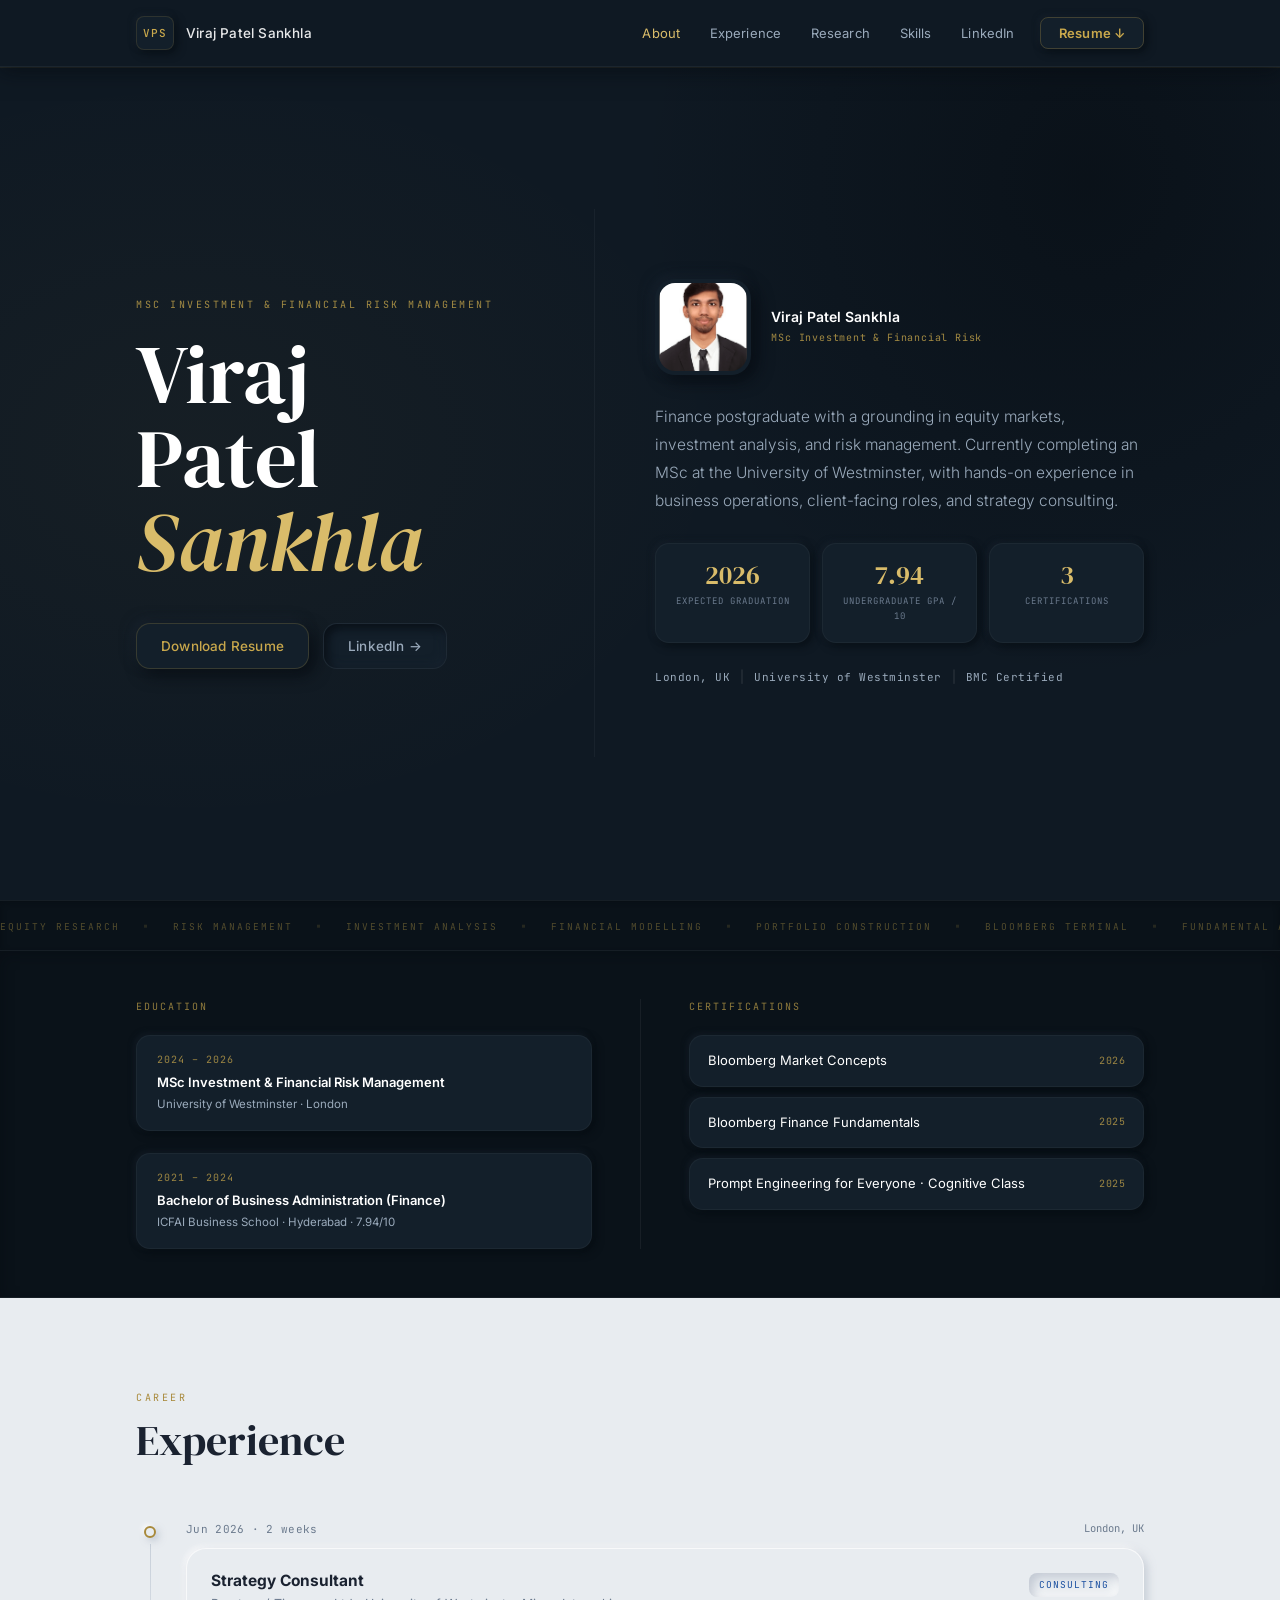
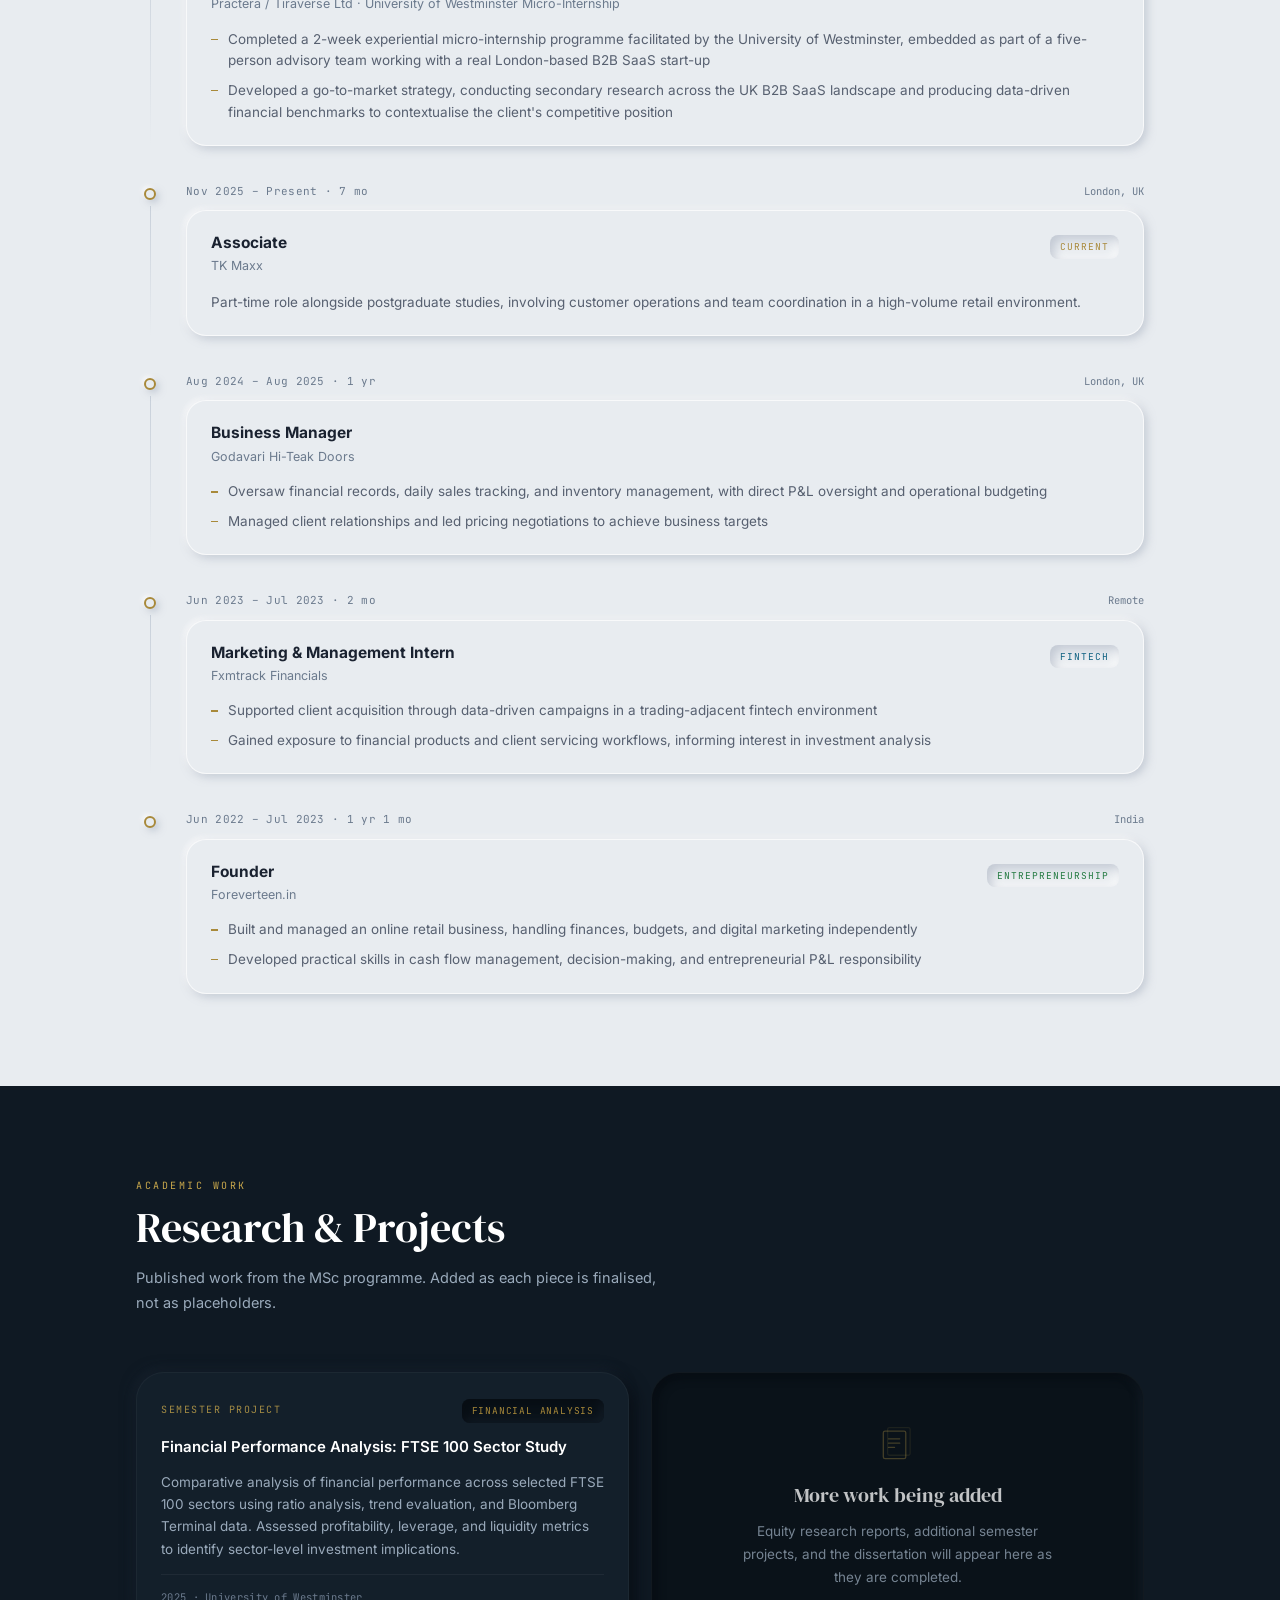
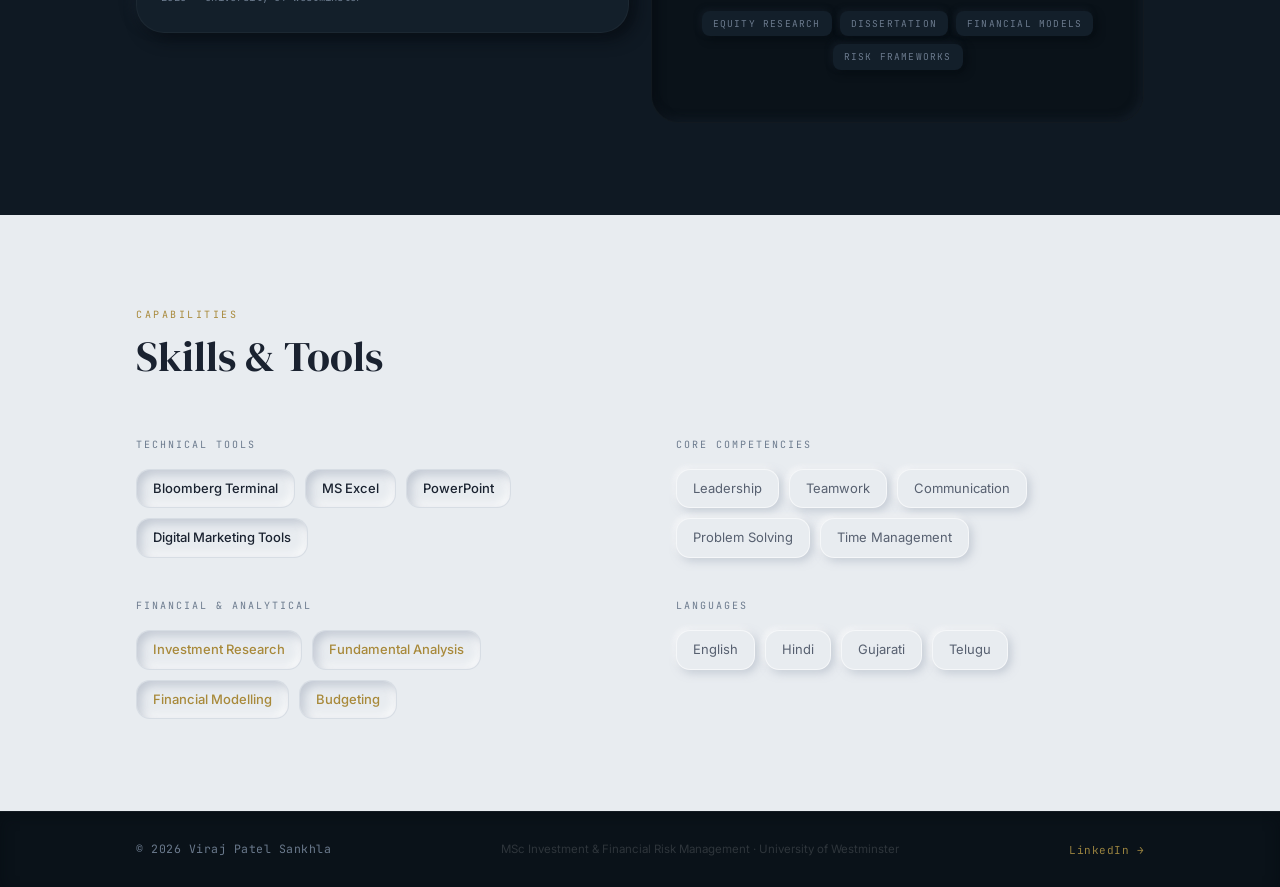
==== commit 2afd6bed: "." ====
--- a/index.html
+++ b/index.html
@@ -51,11 +51,12 @@
     ============================================================
     HERO SECTION — How to edit
     ============================================================
-    PHOTO:
-    - Replace assets/profile.jpg with your actual photo file
-    - Keep the filename as profile.jpg OR update the src below
-    - Recommended: square crop, min 400x400px, professional headshot
-    - To remove the photo entirely: delete the <div class="hero-photo"> block
+    PHOTO (located in the RIGHT column, above the intro text):
+    - Drop your photo into the assets/ folder and name it profile.jpg
+    - The neomorphic frame and placeholder auto-hide once the image loads
+    - Recommended: square crop, minimum 400x400px, professional headshot
+    - To remove: delete the entire <div class="hero-photo-wrap"> block in hero-right
+    - To update your name/role shown beside the photo: edit hero-photo-name and hero-photo-role
 
     NAME & LABEL:
     - Edit the text inside <h1 class="hero-name"> for your name
@@ -82,30 +83,6 @@
     -->
     <section class="hero" id="about">
       <div class="hero-left">
-        <div class="hero-photo-wrap">
-          <!--
-          PHOTO PLACEHOLDER:
-          Once you have your photo ready, put the file in assets/
-          and name it profile.jpg (or update the src attribute below).
-          The placeholder div will be replaced by the img tag automatically
-          when the image loads. No style changes needed.
-          -->
-          <div class="hero-photo-placeholder" id="photoPlaceholder">
-            <svg width="48" height="48" viewBox="0 0 48 48" fill="none" xmlns="http://www.w3.org/2000/svg">
-              <circle cx="24" cy="18" r="9" stroke="currentColor" stroke-width="1.5" fill="none"/>
-              <path d="M6 42c0-9.94 8.06-18 18-18s18 8.06 18 18" stroke="currentColor" stroke-width="1.5" fill="none" stroke-linecap="round"/>
-            </svg>
-            <span>Add profile.jpg<br>to assets/ folder</span>
-          </div>
-          <img
-            src="assets/profile.jpg"
-            alt="Viraj Patel Sankhla"
-            class="hero-photo"
-            id="heroPhoto"
-            onerror="this.style.display='none'; document.getElementById('photoPlaceholder').style.display='flex';"
-            onload="document.getElementById('photoPlaceholder').style.display='none'; this.style.display='block';"
-          />
-        </div>
         <div class="hero-label mono">MSc Investment &amp; Financial Risk Management</div>
         <h1 class="hero-name">Viraj<br>Patel<br><em>Sankhla</em></h1>
         <div class="hero-actions">
@@ -115,6 +92,34 @@
       </div>
 
       <div class="hero-right">
+        <!--
+        PHOTO: Drop profile.jpg into the assets/ folder.
+        The placeholder auto-hides when the image loads.
+        Change hero-photo-name and hero-photo-role text if needed.
+        -->
+        <div class="hero-photo-wrap">
+          <div class="hero-photo-frame">
+            <div class="hero-photo-placeholder" id="photoPlaceholder">
+              <svg width="36" height="36" viewBox="0 0 48 48" fill="none" xmlns="http://www.w3.org/2000/svg">
+                <circle cx="24" cy="18" r="9" stroke="currentColor" stroke-width="1.5" fill="none"/>
+                <path d="M6 42c0-9.94 8.06-18 18-18s18 8.06 18 18" stroke="currentColor" stroke-width="1.5" fill="none" stroke-linecap="round"/>
+              </svg>
+              <span>profile.jpg</span>
+            </div>
+            <img
+              src="assets/profile.jpg"
+              alt="Viraj Patel Sankhla"
+              class="hero-photo"
+              id="heroPhoto"
+              onerror="this.style.display='none'; document.getElementById('photoPlaceholder').style.display='flex';"
+              onload="document.getElementById('photoPlaceholder').style.display='none'; this.style.display='block';"
+            />
+          </div>
+          <div class="hero-photo-intro">
+            <div class="hero-photo-name">Viraj Patel Sankhla</div>
+            <div class="hero-photo-role mono">MSc Investment &amp; Financial Risk</div>
+          </div>
+        </div>
         <p class="hero-thesis">
           Finance postgraduate with a grounding in equity markets, investment analysis, and risk management. Currently completing an MSc at the University of Westminster, with hands-on experience in business operations, client-facing roles, and strategy consulting.
         </p>
--- a/style.css
+++ b/style.css
@@ -1,70 +1,96 @@
 /* =========================================================
    VIRAJ PATEL SANKHLA — style.css
-   Theme: Charcoal / Forest Green / Warm Cream
+   Theme: Dark Neomorphism / Slate-Teal / Gold
    Two breakpoints: desktop (768px+) | mobile (<768px)
 
    ⚠️  DO NOT EDIT THIS FILE when adding content.
-   All content goes in index.html — the HTML comments
-   there explain exactly what to copy and paste.
-   Only edit this file if you want to change colours,
-   fonts, spacing, or layout.
+   All content changes go in index.html only.
+   Only edit this file to change colours, spacing, or layout.
    ========================================================= */
 
 /* =========================================================
    DESIGN TOKENS
-   To change the colour scheme, only edit values here.
    ========================================================= */
 :root {
-  /* Primary palette */
-  --dark:        #1A1F2E;       /* main dark background (was navy) */
-  --dark-mid:    #222838;       /* slightly lighter dark */
-  --dark-light:  #2C3347;       /* cards/surfaces on dark bg */
-
-  /* Accent — forest green */
-  --accent:      #3D7A5F;       /* primary accent (was gold) */
-  --accent-lt:   #52A07E;       /* lighter accent for hover */
-  --accent-dim:  #2E5E47;       /* darker accent, text on light */
-  --accent-tint: rgba(61,122,95,0.10); /* very faint for tag backgrounds */
-  --accent-pale: #EAF4EF;       /* pale accent for tag backgrounds */
-
-  /* Neutrals */
+  /* Base surface — all neomorphic shadows calculated from this */
+  --base:        #0F1923;   /* main page background */
+  --base-raise:  #131F2A;   /* slightly lighter — raised elements */
+  --base-deep:   #0A1219;   /* slightly darker — inset shadows */
+
+  /* Light section background (experience, skills) */
+  --light-base:  #E8ECF0;
+  --light-raise: #F0F4F8;
+  --light-deep:  #D0D6DE;
+
+  /* Gold accent */
+  --gold:        #C9A84C;
+  --gold-lt:     #D9BC6A;
+  --gold-dim:    #A8893A;
+  --gold-tint:   rgba(201,168,76,0.10);
+  --gold-glow:   rgba(201,168,76,0.18);
+
+  /* Text */
   --white:       #FFFFFF;
-  --off:         #F5F6F8;
-  --bg-alt:      #EDEEF2;
+  --text-dark:   #1A2230;
+  --text-muted:  #576070;
   --slate:       #6B7A8D;
-  --slate-lt:    #A4B0C0;
-  --border:      #D5D9E2;
-  --border-dk:   #BFC5D2;
-  --text:        #1A2230;
-  --text-muted:  #576070;
+  --slate-lt:    #9AAABB;
+
+  /* Borders */
+  --border-dark: rgba(255,255,255,0.05);
+  --border-lt:   #C8D0DA;
+
+  /* Neomorphic shadows — DARK surfaces */
+  --nm-dark-out:
+    6px 6px 16px rgba(5,10,15,0.7),
+    -4px -4px 12px rgba(28,40,54,0.5);
+  --nm-dark-out-sm:
+    3px 3px 8px rgba(5,10,15,0.65),
+    -2px -2px 6px rgba(28,40,54,0.45);
+  --nm-dark-in:
+    inset 4px 4px 10px rgba(5,10,15,0.7),
+    inset -3px -3px 8px rgba(28,40,54,0.5);
+  --nm-dark-hover:
+    8px 8px 20px rgba(5,10,15,0.75),
+    -5px -5px 14px rgba(28,40,54,0.55);
+
+  /* Neomorphic shadows — LIGHT surfaces */
+  --nm-lt-out:
+    6px 6px 16px rgba(160,170,185,0.55),
+    -4px -4px 12px rgba(255,255,255,0.85);
+  --nm-lt-out-sm:
+    3px 3px 8px rgba(160,170,185,0.5),
+    -2px -2px 6px rgba(255,255,255,0.8);
+  --nm-lt-in:
+    inset 4px 4px 10px rgba(160,170,185,0.55),
+    inset -3px -3px 8px rgba(255,255,255,0.85);
+  --nm-lt-hover:
+    8px 8px 20px rgba(160,170,185,0.6),
+    -5px -5px 16px rgba(255,255,255,0.9);
 
   /* Typography */
-  --serif:  'DM Serif Display', Georgia, serif;
-  --sans:   'Inter', system-ui, sans-serif;
-  --mono:   'JetBrains Mono', 'Courier New', monospace;
-
-  /* Shape */
-  --r-sm:   4px;
-  --r-md:   8px;
-  --r-lg:   14px;
-
-  /* Shadow */
-  --shadow-sm: 0 1px 4px rgba(26,31,46,0.07);
-  --shadow-md: 0 4px 18px rgba(26,31,46,0.12);
-
-  /* Transition */
-  --ease: 0.2s ease;
+  --serif: 'DM Serif Display', Georgia, serif;
+  --sans:  'Inter', system-ui, sans-serif;
+  --mono:  'JetBrains Mono', 'Courier New', monospace;
+
+  /* Shape — neomorphism uses larger, softer radii */
+  --r-sm:  8px;
+  --r-md:  14px;
+  --r-lg:  20px;
+  --r-xl:  28px;
+
+  --ease: 0.25s ease;
 }
 
 /* =========================================================
    RESET
    ========================================================= */
 *, *::before, *::after { box-sizing: border-box; margin: 0; padding: 0; }
-html { scroll-behavior: smooth; scroll-padding-top: 68px; }
+html { scroll-behavior: smooth; scroll-padding-top: 72px; }
 body {
   font-family: var(--sans);
-  color: var(--text);
-  background: var(--white);
+  color: var(--text-dark);
+  background: var(--base);
   font-size: 15px;
   line-height: 1.65;
   -webkit-font-smoothing: antialiased;
@@ -77,26 +103,28 @@
 .container {
   max-width: 1080px;
   margin: 0 auto;
-  padding: 0 32px;
-}
-
-/* =========================================================
-   NAVIGATION
+  padding: 0 36px;
+}
+
+/* =========================================================
+   NAVIGATION — dark neomorphic bar
    ========================================================= */
 .site-header {
   position: fixed;
   top: 0; left: 0; right: 0;
   z-index: 900;
-  background: rgba(26,31,46,0.97);
-  backdrop-filter: blur(10px);
-  border-bottom: 1px solid rgba(61,122,95,0.25);
+  background: var(--base);
+  border-bottom: 1px solid var(--border-dark);
+  box-shadow:
+    0 4px 20px rgba(5,10,15,0.6),
+    0 1px 0 rgba(201,168,76,0.12);
 }
 
 .navbar {
   max-width: 1080px;
   margin: 0 auto;
-  padding: 0 32px;
-  height: 62px;
+  padding: 0 36px;
+  height: 66px;
   display: flex;
   align-items: center;
   justify-content: space-between;
@@ -105,14 +133,14 @@
 .nav-logo {
   display: flex;
   align-items: center;
-  gap: 11px;
+  gap: 12px;
 }
 
 .nav-monogram {
   width: 38px;
-  height: 32px;
-  background: var(--accent);
-  color: var(--white);
+  height: 34px;
+  background: var(--base-raise);
+  color: var(--gold);
   border-radius: var(--r-sm);
   font-family: var(--mono);
   font-size: 11px;
@@ -122,6 +150,8 @@
   justify-content: center;
   letter-spacing: 1px;
   flex-shrink: 0;
+  box-shadow: var(--nm-dark-out-sm);
+  border: 1px solid rgba(201,168,76,0.15);
 }
 
 .nav-name {
@@ -129,38 +159,49 @@
   font-size: 13.5px;
   font-weight: 500;
   letter-spacing: 0.2px;
+  opacity: 0.9;
 }
 
 .nav-links {
   display: flex;
   align-items: center;
-  gap: 0;
+  gap: 2px;
 }
 
 .nav-links a {
   color: var(--slate-lt);
   font-size: 13px;
   font-weight: 400;
-  padding: 6px 13px;
+  padding: 7px 14px;
   border-radius: var(--r-sm);
-  transition: color var(--ease), background var(--ease);
+  transition: color var(--ease), background var(--ease), box-shadow var(--ease);
   letter-spacing: 0.1px;
 }
 
-.nav-links a:hover  { color: var(--white); background: rgba(255,255,255,0.07); }
-.nav-links a.active { color: var(--accent-lt); }
+.nav-links a:hover {
+  color: var(--white);
+  background: var(--base-raise);
+  box-shadow: var(--nm-dark-out-sm);
+}
+
+.nav-links a.active { color: var(--gold-lt); }
 
 .nav-linkedin       { color: var(--slate-lt); }
 .nav-linkedin:hover { color: var(--white) !important; }
 
 .nav-cta {
-  background: var(--accent) !important;
-  color: var(--white) !important;
+  background: var(--base-raise) !important;
+  color: var(--gold) !important;
   font-weight: 600 !important;
   margin-left: 10px;
-  padding: 6px 16px !important;
-}
-.nav-cta:hover { background: var(--accent-lt) !important; }
+  padding: 7px 18px !important;
+  border: 1px solid rgba(201,168,76,0.25) !important;
+  box-shadow: var(--nm-dark-out-sm) !important;
+}
+.nav-cta:hover {
+  color: var(--gold-lt) !important;
+  box-shadow: var(--nm-dark-out) !important;
+}
 
 .nav-toggle {
   display: none;
@@ -181,33 +222,34 @@
 }
 
 /* =========================================================
-   HERO — split layout
+   HERO — split layout, full neomorphic dark surface
    ========================================================= */
 .hero {
   min-height: 100vh;
-  background: var(--dark);
+  background: var(--base);
   display: grid;
-  grid-template-columns: 1fr 1.2fr;
-  align-items: center;
-  padding-top: 62px;
+  grid-template-columns: 1fr 1.15fr;
+  align-items: center;
+  padding-top: 66px;
   position: relative;
   overflow: hidden;
 }
 
+/* Subtle radial texture — no harsh colours */
 .hero::before {
   content: '';
   position: absolute;
   inset: 0;
   background:
-    radial-gradient(ellipse 55% 55% at 18% 50%, rgba(61,122,95,0.08) 0%, transparent 70%),
-    radial-gradient(ellipse 40% 70% at 90% 15%, rgba(44,51,71,0.7) 0%, transparent 70%);
+    radial-gradient(ellipse 60% 60% at 15% 50%, rgba(201,168,76,0.04) 0%, transparent 70%),
+    radial-gradient(ellipse 50% 80% at 85% 20%, rgba(5,10,15,0.5) 0%, transparent 70%);
   pointer-events: none;
 }
 
 .hero-left {
-  padding: 80px 56px 80px 0;
-  padding-left: max(32px, calc((100vw - 1080px)/2 + 32px));
-  border-right: 1px solid rgba(255,255,255,0.07);
+  padding: 88px 60px 88px 0;
+  padding-left: max(36px, calc((100vw - 1080px)/2 + 36px));
+  border-right: 1px solid rgba(255,255,255,0.04);
   position: relative;
   z-index: 1;
   display: flex;
@@ -216,121 +258,160 @@
 }
 
 .hero-right {
-  padding: 80px 0 80px 56px;
-  padding-right: max(32px, calc((100vw - 1080px)/2 + 32px));
+  padding: 88px 0 88px 60px;
+  padding-right: max(36px, calc((100vw - 1080px)/2 + 36px));
   position: relative;
   z-index: 1;
-}
-
-/* ---- Photo ---- */
-.hero-photo-wrap {
-  margin-bottom: 28px;
-  position: relative;
-}
-
-.hero-photo {
-  width: 88px;
-  height: 88px;
-  border-radius: 50%;
-  object-fit: cover;
-  border: 2px solid var(--accent);
-  display: none; /* shown via JS onload */
-}
-
-.hero-photo-placeholder {
-  width: 88px;
-  height: 88px;
-  border-radius: 50%;
-  border: 2px dashed rgba(61,122,95,0.45);
-  background: rgba(61,122,95,0.07);
   display: flex;
   flex-direction: column;
-  align-items: center;
-  justify-content: center;
-  gap: 8px;
-  color: rgba(61,122,95,0.5);
-  text-align: center;
-}
-
-.hero-photo-placeholder span {
-  font-family: var(--mono);
-  font-size: 9px;
-  letter-spacing: 0.3px;
-  line-height: 1.4;
-  color: rgba(255,255,255,0.25);
-}
-
-.hero-photo-placeholder svg { flex-shrink: 0; }
+  gap: 0;
+}
 
 /* ---- Name & label ---- */
 .hero-label {
   font-size: 10px;
   letter-spacing: 2.5px;
   text-transform: uppercase;
-  color: var(--accent-lt);
-  opacity: 0.85;
-  margin-bottom: 16px;
+  color: var(--gold);
+  opacity: 0.8;
+  margin-bottom: 20px;
   display: block;
 }
 
 .hero-name {
   font-family: var(--serif);
-  font-size: clamp(50px, 6.5vw, 84px);
+  font-size: clamp(52px, 6.5vw, 88px);
   color: var(--white);
   line-height: 1.0;
   font-weight: 400;
-  margin-bottom: 36px;
+  margin-bottom: 40px;
 }
 
 .hero-name em {
   font-style: italic;
-  color: var(--accent-lt);
+  color: var(--gold-lt);
 }
 
 .hero-actions {
   display: flex;
-  gap: 12px;
+  gap: 14px;
   flex-wrap: wrap;
 }
 
-/* ---- Right column ---- */
+/* ---- Photo in right column ---- */
+.hero-photo-wrap {
+  margin-bottom: 28px;
+  display: flex;
+  align-items: center;
+  gap: 20px;
+}
+
+.hero-photo-frame {
+  width: 96px;
+  height: 96px;
+  border-radius: var(--r-lg);
+  background: var(--base-raise);
+  box-shadow: var(--nm-dark-out);
+  padding: 4px;
+  flex-shrink: 0;
+  display: flex;
+  align-items: center;
+  justify-content: center;
+}
+
+.hero-photo {
+  width: 100%;
+  height: 100%;
+  border-radius: calc(var(--r-lg) - 4px);
+  object-fit: cover;
+  display: none; /* JS toggles this */
+}
+
+.hero-photo-placeholder {
+  width: 100%;
+  height: 100%;
+  border-radius: calc(var(--r-lg) - 4px);
+  border: 1px dashed rgba(201,168,76,0.3);
+  display: flex;
+  flex-direction: column;
+  align-items: center;
+  justify-content: center;
+  gap: 7px;
+  color: rgba(201,168,76,0.35);
+  background: var(--base-deep);
+}
+
+.hero-photo-placeholder span {
+  font-family: var(--mono);
+  font-size: 8.5px;
+  letter-spacing: 0.3px;
+  line-height: 1.4;
+  color: rgba(255,255,255,0.2);
+  text-align: center;
+}
+
+.hero-photo-intro {
+  display: flex;
+  flex-direction: column;
+  gap: 4px;
+}
+
+.hero-photo-name {
+  font-size: 14px;
+  font-weight: 600;
+  color: var(--white);
+  line-height: 1.2;
+}
+
+.hero-photo-role {
+  font-family: var(--mono);
+  font-size: 10px;
+  color: var(--gold);
+  letter-spacing: 0.8px;
+  opacity: 0.8;
+}
+
+/* ---- Right column content ---- */
 .hero-thesis {
-  font-size: 16px;
+  font-size: 15.5px;
   color: var(--slate-lt);
   line-height: 1.8;
-  margin-bottom: 36px;
+  margin-bottom: 28px;
   font-weight: 300;
-  max-width: 440px;
 }
 
 .hero-stats {
   display: grid;
   grid-template-columns: repeat(3, 1fr);
-  gap: 0;
-  border: 1px solid rgba(255,255,255,0.09);
+  gap: 12px;
+  margin-bottom: 24px;
+}
+
+.stat-item {
+  background: var(--base-raise);
   border-radius: var(--r-md);
-  overflow: hidden;
-  margin-bottom: 26px;
-}
-
-.stat-item {
-  padding: 18px 16px;
+  padding: 18px 12px;
   text-align: center;
-  border-right: 1px solid rgba(255,255,255,0.07);
-}
-.stat-item:last-child { border-right: none; }
+  box-shadow: var(--nm-dark-out-sm);
+  border: 1px solid rgba(255,255,255,0.04);
+  transition: box-shadow var(--ease);
+}
+
+.stat-item:hover {
+  box-shadow: var(--nm-dark-out);
+}
 
 .stat-value {
   display: block;
   font-family: var(--serif);
-  font-size: 28px;
-  color: var(--accent-lt);
+  font-size: 26px;
+  color: var(--gold-lt);
   line-height: 1;
   margin-bottom: 6px;
 }
 
 .stat-label {
-  font-size: 9.5px;
+  font-size: 9px;
   letter-spacing: 1px;
   text-transform: uppercase;
   color: var(--slate);
@@ -351,7 +432,7 @@
 }
 
 .hmr-sep {
-  color: rgba(255,255,255,0.18);
+  color: rgba(255,255,255,0.15);
   font-size: 12px;
 }
 
@@ -359,27 +440,28 @@
    TICKER
    ========================================================= */
 .hero-ticker {
-  background: rgba(255,255,255,0.03);
-  border-top: 1px solid rgba(255,255,255,0.05);
-  border-bottom: 1px solid rgba(255,255,255,0.05);
+  background: var(--base-deep);
+  border-top: 1px solid var(--border-dark);
+  border-bottom: 1px solid var(--border-dark);
   padding: 12px 0;
   overflow: hidden;
   white-space: nowrap;
+  box-shadow: inset 0 2px 6px rgba(5,10,15,0.4);
 }
 
 .ticker-track {
   display: inline-flex;
-  gap: 22px;
-  animation: ticker 36s linear infinite;
+  gap: 24px;
+  animation: ticker 38s linear infinite;
   font-family: var(--mono);
   font-size: 9.5px;
   letter-spacing: 2px;
-  color: rgba(82,160,126,0.4);
+  color: rgba(201,168,76,0.38);
   text-transform: uppercase;
 }
 
 .ticker-track .tdot {
-  color: rgba(82,160,126,0.18);
+  color: rgba(201,168,76,0.15);
   font-size: 5px;
   align-self: center;
 }
@@ -390,7 +472,7 @@
 }
 
 /* =========================================================
-   BUTTONS
+   BUTTONS — neomorphic
    ========================================================= */
 .btn {
   display: inline-flex;
@@ -398,40 +480,50 @@
   gap: 8px;
   font-size: 13.5px;
   font-weight: 500;
-  padding: 10px 22px;
-  border-radius: var(--r-sm);
+  padding: 11px 24px;
+  border-radius: var(--r-md);
   transition: all var(--ease);
   cursor: pointer;
   border: none;
   letter-spacing: 0.2px;
 }
 
+/* Primary — gold tinted neomorphic raised button on dark */
 .btn-primary {
-  background: var(--accent);
+  background: var(--base-raise);
+  color: var(--gold);
+  box-shadow: var(--nm-dark-out);
+  border: 1px solid rgba(201,168,76,0.2);
+}
+.btn-primary:hover {
+  color: var(--gold-lt);
+  box-shadow: var(--nm-dark-hover);
+}
+.btn-primary:active {
+  box-shadow: var(--nm-dark-in);
+}
+
+/* Outline — pressed inset button */
+.btn-outline {
+  background: var(--base-raise);
+  color: var(--slate-lt);
+  box-shadow: var(--nm-dark-in);
+  border: 1px solid rgba(255,255,255,0.05);
+}
+.btn-outline:hover {
   color: var(--white);
-}
-.btn-primary:hover {
-  background: var(--accent-lt);
-  box-shadow: 0 4px 16px rgba(61,122,95,0.3);
-}
-
-.btn-outline {
-  background: transparent;
-  color: var(--white);
-  border: 1px solid rgba(255,255,255,0.22);
-}
-.btn-outline:hover {
-  border-color: var(--accent-lt);
-  color: var(--accent-lt);
-}
-
-/* =========================================================
-   EDUCATION + CERTIFICATIONS
+  box-shadow: var(--nm-dark-out-sm);
+  border-color: rgba(255,255,255,0.1);
+}
+
+/* =========================================================
+   EDUCATION STRIP — dark neomorphic
    ========================================================= */
 .edu-section {
-  background: var(--dark-mid);
-  border-bottom: 1px solid rgba(61,122,95,0.15);
-  padding: 44px 0;
+  background: var(--base-deep);
+  border-bottom: 1px solid var(--border-dark);
+  padding: 48px 0;
+  box-shadow: inset 0 4px 14px rgba(5,10,15,0.35);
 }
 
 .edu-grid {
@@ -446,95 +538,113 @@
   font-size: 10px;
   letter-spacing: 2px;
   text-transform: uppercase;
-  color: var(--accent-lt);
+  color: var(--gold);
+  opacity: 0.7;
+  margin-bottom: 20px;
+  font-family: var(--mono);
+}
+
+.edu-entries { display: flex; flex-direction: column; gap: 22px; }
+
+.edu-entry {
+  background: var(--base-raise);
+  border-radius: var(--r-md);
+  padding: 16px 20px;
+  box-shadow: var(--nm-dark-out-sm);
+  border: 1px solid rgba(255,255,255,0.04);
+  transition: box-shadow var(--ease);
+}
+.edu-entry:hover { box-shadow: var(--nm-dark-out); }
+
+.edu-entry-year {
+  font-size: 10px;
+  color: var(--gold);
+  letter-spacing: 1px;
+  margin-bottom: 5px;
   opacity: 0.75;
-  margin-bottom: 18px;
-}
-
-.edu-entries {
-  display: flex;
-  flex-direction: column;
-  gap: 20px;
-}
-
-.edu-entry-year {
-  font-size: 10.5px;
-  color: var(--accent-lt);
-  letter-spacing: 0.5px;
-  margin-bottom: 4px;
-  opacity: 0.8;
 }
 
 .edu-entry-degree {
-  font-size: 13.5px;
+  font-size: 13px;
   font-weight: 600;
   color: var(--white);
   line-height: 1.35;
-  margin-bottom: 3px;
+  margin-bottom: 4px;
 }
 
 .edu-entry-school {
-  font-size: 12px;
+  font-size: 11.5px;
   color: var(--slate-lt);
 }
 
 .edu-divider-v {
   width: 1px;
-  background: rgba(255,255,255,0.08);
+  background: rgba(255,255,255,0.06);
   align-self: stretch;
-  margin: 0 44px;
-}
-
-.cert-rows {
-  display: flex;
-  flex-direction: column;
-  gap: 12px;
-}
+  margin: 0 48px;
+}
+
+.cert-rows { display: flex; flex-direction: column; gap: 10px; }
 
 .cert-row {
   display: flex;
   align-items: center;
   justify-content: space-between;
   gap: 16px;
-  padding-bottom: 12px;
-  border-bottom: 1px solid rgba(255,255,255,0.07);
-}
-.cert-row:last-child { border-bottom: none; padding-bottom: 0; }
-
-.cert-name {
-  font-size: 13px;
-  color: var(--white);
-  font-weight: 400;
-}
+  background: var(--base-raise);
+  border-radius: var(--r-md);
+  padding: 14px 18px;
+  box-shadow: var(--nm-dark-out-sm);
+  border: 1px solid rgba(255,255,255,0.04);
+  transition: box-shadow var(--ease);
+}
+.cert-row:hover { box-shadow: var(--nm-dark-out); }
+
+.cert-name { font-size: 13px; color: var(--white); font-weight: 400; }
 
 .cert-year {
-  font-size: 10.5px;
-  color: var(--accent-lt);
+  font-size: 10px;
+  color: var(--gold);
   opacity: 0.75;
   flex-shrink: 0;
-}
-
-/* =========================================================
-   SECTION SHARED
-   ========================================================= */
-.section          { padding: 88px 0; }
-.section--alt     { background: var(--off); }
-.section-header   { margin-bottom: 52px; }
+  font-family: var(--mono);
+  letter-spacing: 0.5px;
+}
+
+/* =========================================================
+   SECTION SHARED — LIGHT surface (experience, skills)
+   ========================================================= */
+.section {
+  padding: 92px 0;
+  background: var(--light-base);
+}
+
+.section--alt {
+  background: var(--base);
+}
+
+.section-header { margin-bottom: 56px; }
 
 .section-label {
   display: block;
   font-size: 10px;
   letter-spacing: 2.5px;
   text-transform: uppercase;
-  color: var(--accent);
+  color: var(--gold-dim);
   margin-bottom: 10px;
-}
+  font-family: var(--mono);
+}
+
+/* Section title: dark on light bg, white on dark bg */
+.section .section-title       { color: var(--text-dark); }
+.section--alt .section-title  { color: var(--white); }
+.section--alt .section-label  { color: var(--gold); }
+.section--alt .section-sub    { color: var(--slate-lt); }
 
 .section-title {
   font-family: var(--serif);
   font-size: clamp(30px, 4vw, 42px);
   font-weight: 400;
-  color: var(--dark);
   line-height: 1.12;
 }
 
@@ -547,18 +657,14 @@
 }
 
 /* =========================================================
-   TIMELINE / EXPERIENCE
-   ========================================================= */
-.timeline {
-  display: flex;
-  flex-direction: column;
-  gap: 0;
-}
+   TIMELINE / EXPERIENCE — light neomorphic cards
+   ========================================================= */
+.timeline { display: flex; flex-direction: column; gap: 0; }
 
 .tl-item {
   display: grid;
   grid-template-columns: 28px 1fr;
-  gap: 0 20px;
+  gap: 0 22px;
   padding-bottom: 36px;
 }
 .tl-item:last-child { padding-bottom: 0; }
@@ -567,24 +673,26 @@
   display: flex;
   flex-direction: column;
   align-items: center;
-  padding-top: 4px;
+  padding-top: 6px;
 }
 
 .tl-dot {
-  width: 11px;
-  height: 11px;
+  width: 12px;
+  height: 12px;
   border-radius: 50%;
-  background: var(--white);
-  border: 2px solid var(--accent);
+  background: var(--light-base);
+  border: 2px solid var(--gold-dim);
+  box-shadow:
+    3px 3px 7px rgba(160,170,185,0.5),
+    -2px -2px 5px rgba(255,255,255,0.8);
   flex-shrink: 0;
-  margin-top: 2px;
   z-index: 1;
 }
 
 .tl-line {
   width: 1px;
   flex: 1;
-  background: var(--border);
+  background: linear-gradient(to bottom, var(--border-lt), transparent);
   margin-top: 6px;
 }
 
@@ -596,20 +704,20 @@
   gap: 12px;
 }
 
-.tl-date { font-size: 11px; color: var(--slate); letter-spacing: 0.3px; }
-.tl-loc  { font-size: 10.5px; color: var(--slate-lt); }
-
+.tl-date { font-size: 11px; color: var(--slate); letter-spacing: 0.3px; font-family: var(--mono); }
+.tl-loc  { font-size: 10.5px; color: var(--slate); font-family: var(--mono); }
+
+/* Neomorphic light card */
 .tl-card {
-  background: var(--white);
-  border: 1px solid var(--border);
-  border-radius: var(--r-md);
-  padding: 20px 22px;
-  box-shadow: var(--shadow-sm);
-  transition: box-shadow var(--ease), border-color var(--ease);
+  background: var(--light-base);
+  border-radius: var(--r-lg);
+  padding: 22px 24px;
+  box-shadow: var(--nm-lt-out-sm);
+  transition: box-shadow var(--ease);
+  border: 1px solid rgba(255,255,255,0.7);
 }
 .tl-card:hover {
-  box-shadow: var(--shadow-md);
-  border-color: var(--border-dk);
+  box-shadow: var(--nm-lt-out);
 }
 
 .tl-card-header {
@@ -620,7 +728,7 @@
   margin-bottom: 14px;
 }
 
-.tl-role    { font-size: 15.5px; font-weight: 600; color: var(--dark); line-height: 1.3; }
+.tl-role    { font-size: 15.5px; font-weight: 700; color: var(--text-dark); line-height: 1.3; }
 .tl-company { font-size: 12.5px; color: var(--slate); margin-top: 3px; }
 
 .tl-badge {
@@ -628,25 +736,27 @@
   font-size: 9.5px;
   letter-spacing: 1px;
   text-transform: uppercase;
-  padding: 3px 9px;
+  padding: 4px 10px;
   border-radius: var(--r-sm);
   flex-shrink: 0;
   margin-top: 2px;
   white-space: nowrap;
-}
-
-/* Badge colour variants — do not rename these classes */
-.tl-badge--current    { background: rgba(61,122,95,0.12);  color: var(--accent-dim); border: 1px solid rgba(61,122,95,0.28); }
-.tl-badge--consulting { background: rgba(30,80,160,0.08);  color: #1a4fa0;           border: 1px solid rgba(30,80,160,0.18); }
-.tl-badge--finance    { background: rgba(16,100,150,0.08); color: #0d6080;           border: 1px solid rgba(16,100,150,0.18); }
-.tl-badge--venture    { background: rgba(40,120,70,0.08);  color: #247a42;           border: 1px solid rgba(40,120,70,0.18); }
+  background: var(--light-base);
+  box-shadow: var(--nm-lt-in);
+}
+
+/* Semantic badge tints — inset style */
+.tl-badge--current    { color: var(--gold-dim); }
+.tl-badge--consulting { color: #1a4fa0; }
+.tl-badge--finance    { color: #0d6080; }
+.tl-badge--venture    { color: #247a42; }
 
 .tl-bullets { display: flex; flex-direction: column; gap: 8px; }
 
 .tl-bullets li {
   font-size: 13.5px;
   color: var(--text-muted);
-  padding-left: 16px;
+  padding-left: 17px;
   position: relative;
   line-height: 1.6;
 }
@@ -655,40 +765,34 @@
   content: '';
   position: absolute;
   left: 0; top: 10px;
-  width: 6px; height: 1px;
-  background: var(--accent);
+  width: 7px; height: 1.5px;
+  background: var(--gold-dim);
 }
 
 .tl-desc { font-size: 13.5px; color: var(--text-muted); line-height: 1.65; }
 
 /* =========================================================
-   RESEARCH GRID
+   RESEARCH GRID — dark neomorphic section
    ========================================================= */
 .rc-grid {
   display: grid;
   grid-template-columns: 1fr 1fr;
-  gap: 20px;
+  gap: 22px;
   align-items: start;
 }
 
-/* Published project card */
 .rc-card {
-  background: var(--white);
-  border: 1px solid var(--border);
-  border-radius: var(--r-md);
-  padding: 24px 22px;
-  box-shadow: var(--shadow-sm);
+  background: var(--base-raise);
+  border-radius: var(--r-xl);
+  padding: 26px 24px;
+  box-shadow: var(--nm-dark-out);
   display: flex;
   flex-direction: column;
-  gap: 12px;
-  transition: box-shadow var(--ease), border-color var(--ease);
-}
-
-.rc-card:hover {
-  box-shadow: var(--shadow-md);
-  border-color: var(--accent);
-  border-opacity: 0.4;
-}
+  gap: 14px;
+  transition: box-shadow var(--ease);
+  border: 1px solid rgba(255,255,255,0.04);
+}
+.rc-card:hover { box-shadow: var(--nm-dark-hover); }
 
 .rc-card-top {
   display: flex;
@@ -701,7 +805,9 @@
   font-size: 10px;
   letter-spacing: 1.5px;
   text-transform: uppercase;
-  color: var(--accent-dim);
+  color: var(--gold);
+  opacity: 0.8;
+  font-family: var(--mono);
 }
 
 .rc-tag {
@@ -709,27 +815,17 @@
   font-size: 9.5px;
   letter-spacing: 0.8px;
   text-transform: uppercase;
-  padding: 3px 9px;
+  padding: 4px 10px;
   border-radius: var(--r-sm);
-  background: var(--accent-tint);
-  color: var(--accent-dim);
-  border: 1px solid rgba(61,122,95,0.22);
+  background: var(--base-deep);
+  color: var(--gold-dim);
+  box-shadow: var(--nm-dark-in);
   white-space: nowrap;
 }
 
-.rc-title {
-  font-size: 15px;
-  font-weight: 600;
-  color: var(--dark);
-  line-height: 1.35;
-}
-
-.rc-desc {
-  font-size: 13.5px;
-  color: var(--text-muted);
-  line-height: 1.65;
-  flex: 1;
-}
+.rc-title { font-size: 15px; font-weight: 600; color: var(--white); line-height: 1.35; }
+
+.rc-desc { font-size: 13.5px; color: var(--slate-lt); line-height: 1.65; flex: 1; }
 
 .rc-footer {
   display: flex;
@@ -737,37 +833,33 @@
   justify-content: space-between;
   gap: 12px;
   padding-top: 14px;
-  border-top: 1px solid var(--border);
+  border-top: 1px solid rgba(255,255,255,0.05);
   margin-top: auto;
 }
 
-.rc-meta {
+.rc-meta { font-size: 10.5px; color: var(--slate); font-family: var(--mono); letter-spacing: 0.3px; }
+
+.rc-link {
+  font-family: var(--mono);
   font-size: 10.5px;
-  color: var(--slate);
-  letter-spacing: 0.3px;
-}
-
-.rc-link {
-  font-family: var(--mono);
-  font-size: 10.5px;
-  color: var(--accent);
+  color: var(--gold);
   letter-spacing: 0.5px;
   transition: color var(--ease);
-  white-space: nowrap;
-}
-.rc-link:hover { color: var(--accent-lt); }
-
-/* Empty state (sits in the grid alongside real cards) */
+}
+.rc-link:hover { color: var(--gold-lt); }
+
+/* Empty state — dark neomorphic inset */
 .research-empty {
-  border: 1px dashed var(--border-dk);
-  border-radius: var(--r-lg);
+  background: var(--base-deep);
+  border-radius: var(--r-xl);
   padding: 52px 32px;
   text-align: center;
-  background: var(--white);
+  box-shadow: var(--nm-dark-in);
+  border: 1px solid rgba(255,255,255,0.03);
 }
 
 .empty-icon {
-  color: var(--slate-lt);
+  color: rgba(201,168,76,0.3);
   display: flex;
   justify-content: center;
   margin-bottom: 16px;
@@ -775,23 +867,25 @@
 
 .empty-title {
   font-family: var(--serif);
-  font-size: 19px;
+  font-size: 20px;
   font-weight: 400;
-  color: var(--dark);
+  color: var(--white);
+  opacity: 0.75;
   margin-bottom: 8px;
 }
 
 .empty-text {
   font-size: 13.5px;
-  color: var(--text-muted);
+  color: var(--slate-lt);
   max-width: 320px;
   margin: 0 auto 22px;
   line-height: 1.7;
+  opacity: 0.75;
 }
 
 .empty-tags {
   display: flex;
-  gap: 7px;
+  gap: 8px;
   justify-content: center;
   flex-wrap: wrap;
 }
@@ -801,78 +895,84 @@
   font-size: 9.5px;
   letter-spacing: 1.2px;
   text-transform: uppercase;
-  padding: 4px 10px;
-  border: 1px solid var(--border);
+  padding: 5px 11px;
   border-radius: var(--r-sm);
   color: var(--slate);
-  background: var(--off);
-}
-
-/* =========================================================
-   SKILLS
+  background: var(--base-raise);
+  box-shadow: var(--nm-dark-out-sm);
+}
+
+/* =========================================================
+   SKILLS — light neomorphic
    ========================================================= */
 .skills-layout {
   display: grid;
   grid-template-columns: 1fr 1fr;
-  gap: 40px 64px;
-}
-
-.skill-col {
-  display: flex;
-  flex-direction: column;
-  gap: 36px;
-}
+  gap: 44px 72px;
+}
+
+.skill-col { display: flex; flex-direction: column; gap: 40px; }
 
 .skill-group-label {
   font-size: 10px;
   letter-spacing: 2px;
   text-transform: uppercase;
   color: var(--slate);
-  margin-bottom: 14px;
+  margin-bottom: 16px;
   display: block;
-}
-
-.skill-tags {
-  display: flex;
-  flex-wrap: wrap;
-  gap: 8px;
-}
-
+  font-family: var(--mono);
+}
+
+.skill-tags { display: flex; flex-wrap: wrap; gap: 10px; }
+
+/* All tags on light background use light neomorphism */
 .stag {
   font-size: 13px;
-  padding: 6px 14px;
-  border-radius: var(--r-sm);
-  border: 1px solid var(--border);
+  padding: 8px 16px;
+  border-radius: var(--r-md);
   color: var(--text-muted);
-  background: var(--white);
+  background: var(--light-base);
+  box-shadow: var(--nm-lt-out-sm);
   transition: all var(--ease);
-}
-.stag:hover { border-color: var(--border-dk); color: var(--dark); }
-
+  border: 1px solid rgba(255,255,255,0.6);
+  cursor: default;
+}
+.stag:hover {
+  box-shadow: var(--nm-lt-out);
+  color: var(--text-dark);
+}
+
+/* Primary tags — pressed/inset (active state) */
 .stag--primary {
-  background: var(--dark);
-  color: var(--white);
-  border-color: var(--dark);
+  color: var(--text-dark);
+  font-weight: 500;
+  box-shadow: var(--nm-lt-in);
+  border: 1px solid rgba(200,208,218,0.5);
 }
 .stag--primary:hover {
-  background: var(--dark-light);
-  border-color: var(--dark-light);
-}
-
+  box-shadow: var(--nm-lt-out-sm);
+}
+
+/* Accent tags — gold tinted inset */
 .stag--accent {
-  background: var(--accent-tint);
-  color: var(--accent-dim);
-  border-color: rgba(61,122,95,0.25);
-}
-.stag--accent:hover { background: rgba(61,122,95,0.16); }
-
-/* =========================================================
-   FOOTER
+  color: var(--gold-dim);
+  font-weight: 500;
+  box-shadow: var(--nm-lt-in);
+  border: 1px solid rgba(200,208,218,0.5);
+}
+.stag--accent:hover {
+  box-shadow: var(--nm-lt-out-sm);
+  color: var(--gold-dim);
+}
+
+/* =========================================================
+   FOOTER — dark neomorphic
    ========================================================= */
 .site-footer {
-  background: var(--dark);
-  border-top: 1px solid rgba(255,255,255,0.06);
-  padding: 26px 0;
+  background: var(--base-deep);
+  border-top: 1px solid rgba(255,255,255,0.04);
+  padding: 28px 0;
+  box-shadow: inset 0 4px 14px rgba(5,10,15,0.4);
 }
 
 .footer-inner {
@@ -883,25 +983,26 @@
   flex-wrap: wrap;
 }
 
-.footer-copy  { font-size: 11.5px; color: var(--slate); letter-spacing: 0.5px; }
-.footer-note  { font-size: 11.5px; color: rgba(255,255,255,0.18); }
+.footer-copy  { font-size: 11.5px; color: var(--slate); letter-spacing: 0.5px; font-family: var(--mono); }
+.footer-note  { font-size: 11.5px; color: rgba(255,255,255,0.15); }
 
 .footer-linkedin {
   font-family: var(--mono);
   font-size: 11px;
-  color: var(--accent-lt);
+  color: var(--gold);
   letter-spacing: 0.5px;
-  transition: color var(--ease);
-}
-.footer-linkedin:hover { color: var(--accent); }
+  opacity: 0.75;
+  transition: opacity var(--ease);
+}
+.footer-linkedin:hover { opacity: 1; }
 
 /* =========================================================
    SCROLL FADE-IN
    ========================================================= */
 .fade-in {
   opacity: 0;
-  transform: translateY(18px);
-  transition: opacity 0.45s ease, transform 0.45s ease;
+  transform: translateY(16px);
+  transition: opacity 0.5s ease, transform 0.5s ease;
 }
 .fade-in.visible {
   opacity: 1;
@@ -910,29 +1011,28 @@
 
 /* =========================================================
    RESPONSIVE — MOBILE ONLY (< 768px)
-   Everything at 768px+ uses the desktop layout.
-   Tablets use the laptop/desktop styles — no separate tablet breakpoint.
+   Tablet uses desktop/laptop layout at 768px+
    ========================================================= */
 @media (max-width: 767px) {
 
   .container { padding: 0 20px; }
 
-  /* --- Nav --- */
+  /* Nav */
   .nav-name { display: none; }
-
   .nav-links {
     display: none;
     position: absolute;
-    top: 62px; left: 0; right: 0;
-    background: var(--dark);
+    top: 66px; left: 0; right: 0;
+    background: var(--base);
     flex-direction: column;
     align-items: stretch;
-    padding: 8px 0 14px;
-    border-bottom: 1px solid rgba(255,255,255,0.07);
+    padding: 8px 0 16px;
+    border-bottom: 1px solid var(--border-dark);
+    box-shadow: 0 8px 24px rgba(5,10,15,0.5);
     gap: 0;
   }
   .nav-links.open { display: flex; }
-  .nav-links a { padding: 13px 20px; font-size: 14px; border-radius: 0; }
+  .nav-links a { padding: 14px 20px; font-size: 14px; border-radius: 0; }
   .nav-cta {
     margin: 10px 16px 0 !important;
     border-radius: var(--r-sm) !important;
@@ -941,44 +1041,48 @@
   }
   .nav-toggle { display: flex; }
 
-  /* --- Hero --- */
+  /* Hero */
   .hero {
     grid-template-columns: 1fr;
     min-height: auto;
     padding: 0;
   }
   .hero-left {
-    padding: 96px 20px 36px;
+    padding: 100px 20px 36px;
     border-right: none;
-    border-bottom: 1px solid rgba(255,255,255,0.07);
+    border-bottom: 1px solid rgba(255,255,255,0.05);
   }
-  .hero-right { padding: 32px 20px 48px; }
-
-  .hero-photo { width: 72px; height: 72px; }
-  .hero-photo-placeholder { width: 72px; height: 72px; }
-  .hero-photo-wrap { margin-bottom: 22px; }
-
-  .hero-name { font-size: 50px; margin-bottom: 28px; }
-  .hero-thesis { font-size: 14.5px; max-width: 100%; margin-bottom: 28px; }
-
-  .hero-stats { grid-template-columns: 1fr 1fr 1fr; }
-  .stat-item  { padding: 14px 10px; }
+  .hero-right { padding: 32px 20px 52px; gap: 0; }
+
+  .hero-name { font-size: 52px; margin-bottom: 32px; }
+
+  .hero-photo-wrap {
+    margin-bottom: 22px;
+    gap: 14px;
+  }
+  .hero-photo-frame { width: 76px; height: 76px; }
+  .hero-photo-name  { font-size: 13px; }
+
+  .hero-thesis { font-size: 14.5px; margin-bottom: 24px; }
+
+  .hero-stats { gap: 8px; margin-bottom: 20px; }
+  .stat-item  { padding: 14px 8px; }
   .stat-value { font-size: 22px; }
-  .stat-label { font-size: 8.5px; }
+  .stat-label { font-size: 8px; }
 
   .hmr-sep  { display: none; }
-  .hmr-item { display: block; margin-bottom: 2px; }
-
-  /* --- Education --- */
+  .hmr-item { display: block; margin-bottom: 3px; }
+
+  /* Education */
   .edu-section { padding: 36px 0; }
   .edu-grid { grid-template-columns: 1fr; }
   .edu-divider-v { width: 100%; height: 1px; margin: 24px 0; align-self: auto; }
 
-  /* --- Sections --- */
-  .section        { padding: 60px 0; }
-  .section-header { margin-bottom: 36px; }
-
-  /* --- Timeline --- */
+  /* Sections */
+  .section        { padding: 64px 0; }
+  .section-header { margin-bottom: 40px; }
+
+  /* Timeline */
   .tl-item { grid-template-columns: 1fr; padding-bottom: 24px; }
   .tl-left { display: none; }
   .tl-meta-row {
@@ -988,19 +1092,19 @@
     margin-bottom: 8px;
   }
   .tl-right {
-    border-left: 3px solid var(--border);
-    padding-left: 14px;
+    border-left: 3px solid var(--border-lt);
+    padding-left: 16px;
   }
 
-  /* --- Research grid --- */
+  /* Research */
   .rc-grid { grid-template-columns: 1fr; }
   .research-empty { padding: 44px 20px; }
 
-  /* --- Skills --- */
-  .skills-layout { grid-template-columns: 1fr; gap: 32px; }
-  .skill-col     { gap: 28px; }
-
-  /* --- Footer --- */
+  /* Skills */
+  .skills-layout { grid-template-columns: 1fr; gap: 36px; }
+  .skill-col     { gap: 30px; }
+
+  /* Footer */
   .footer-inner { flex-direction: column; align-items: flex-start; gap: 8px; }
   .footer-note  { display: none; }
 }
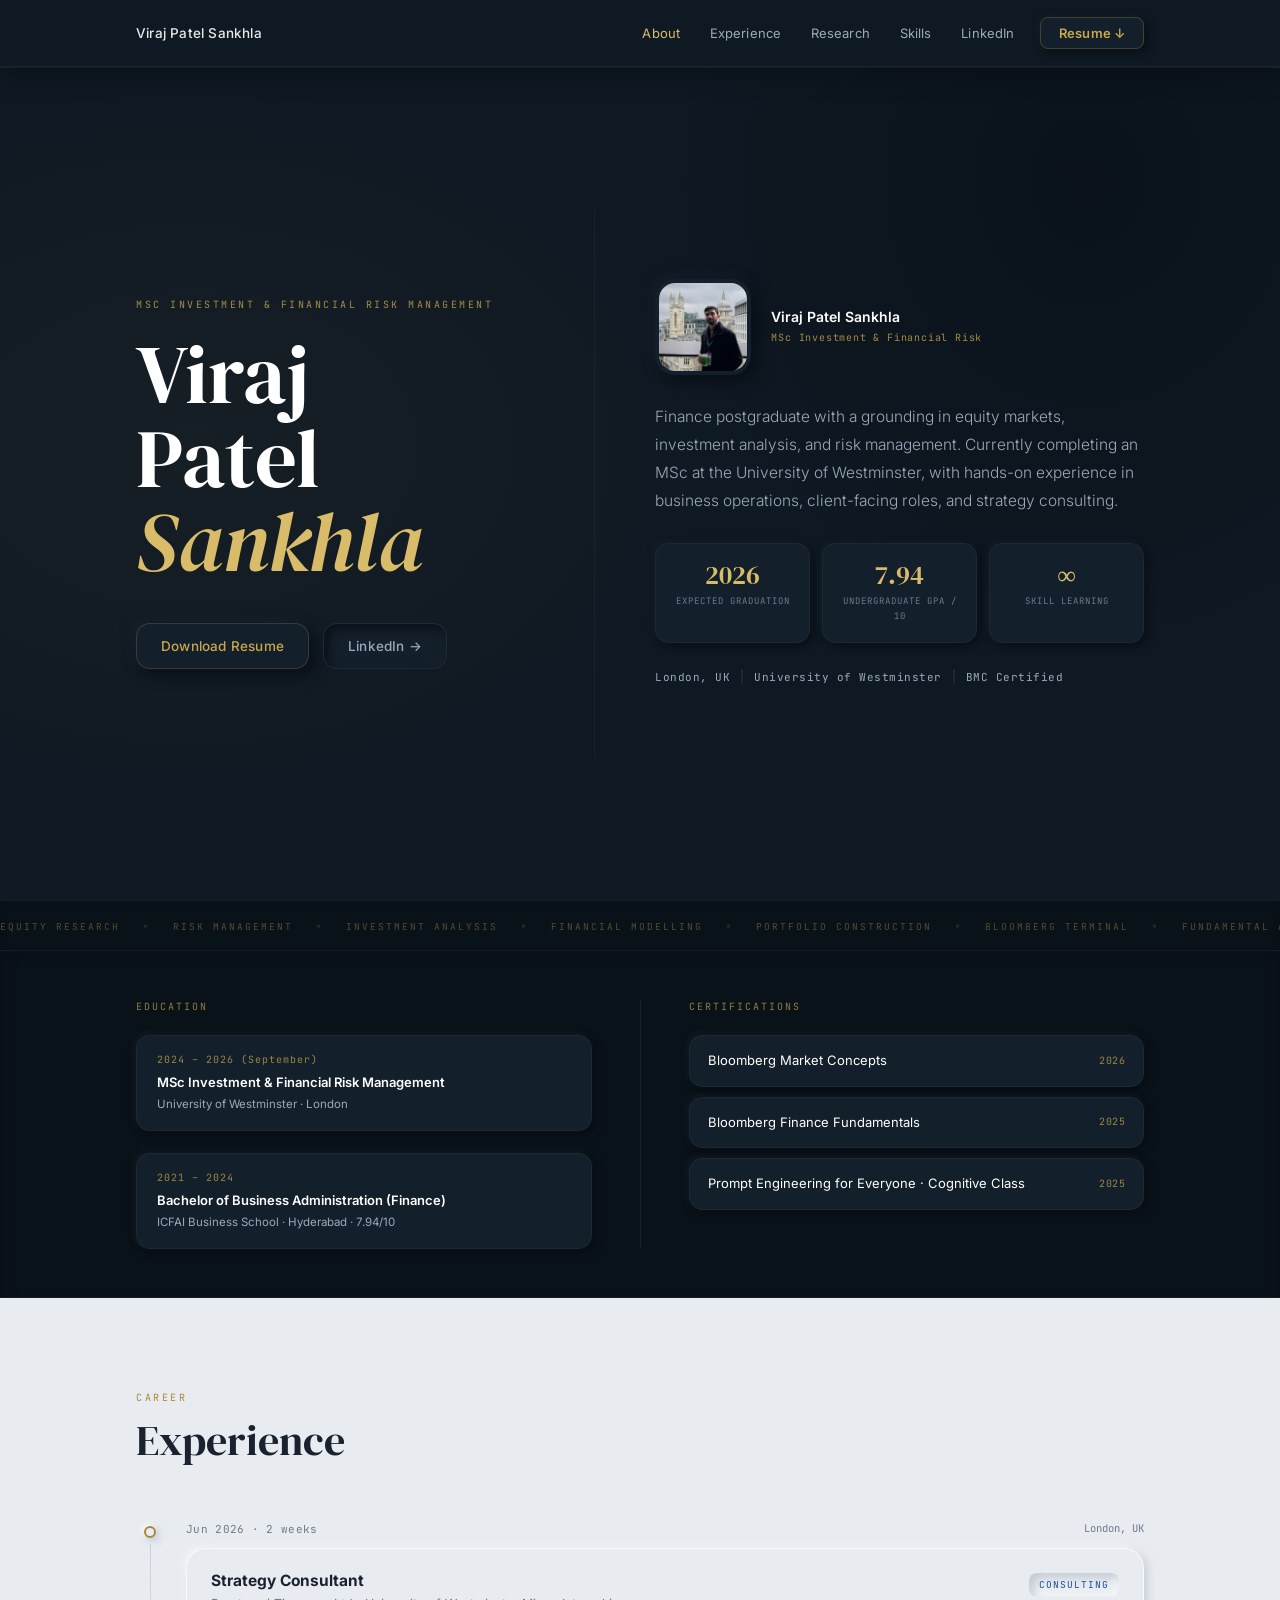
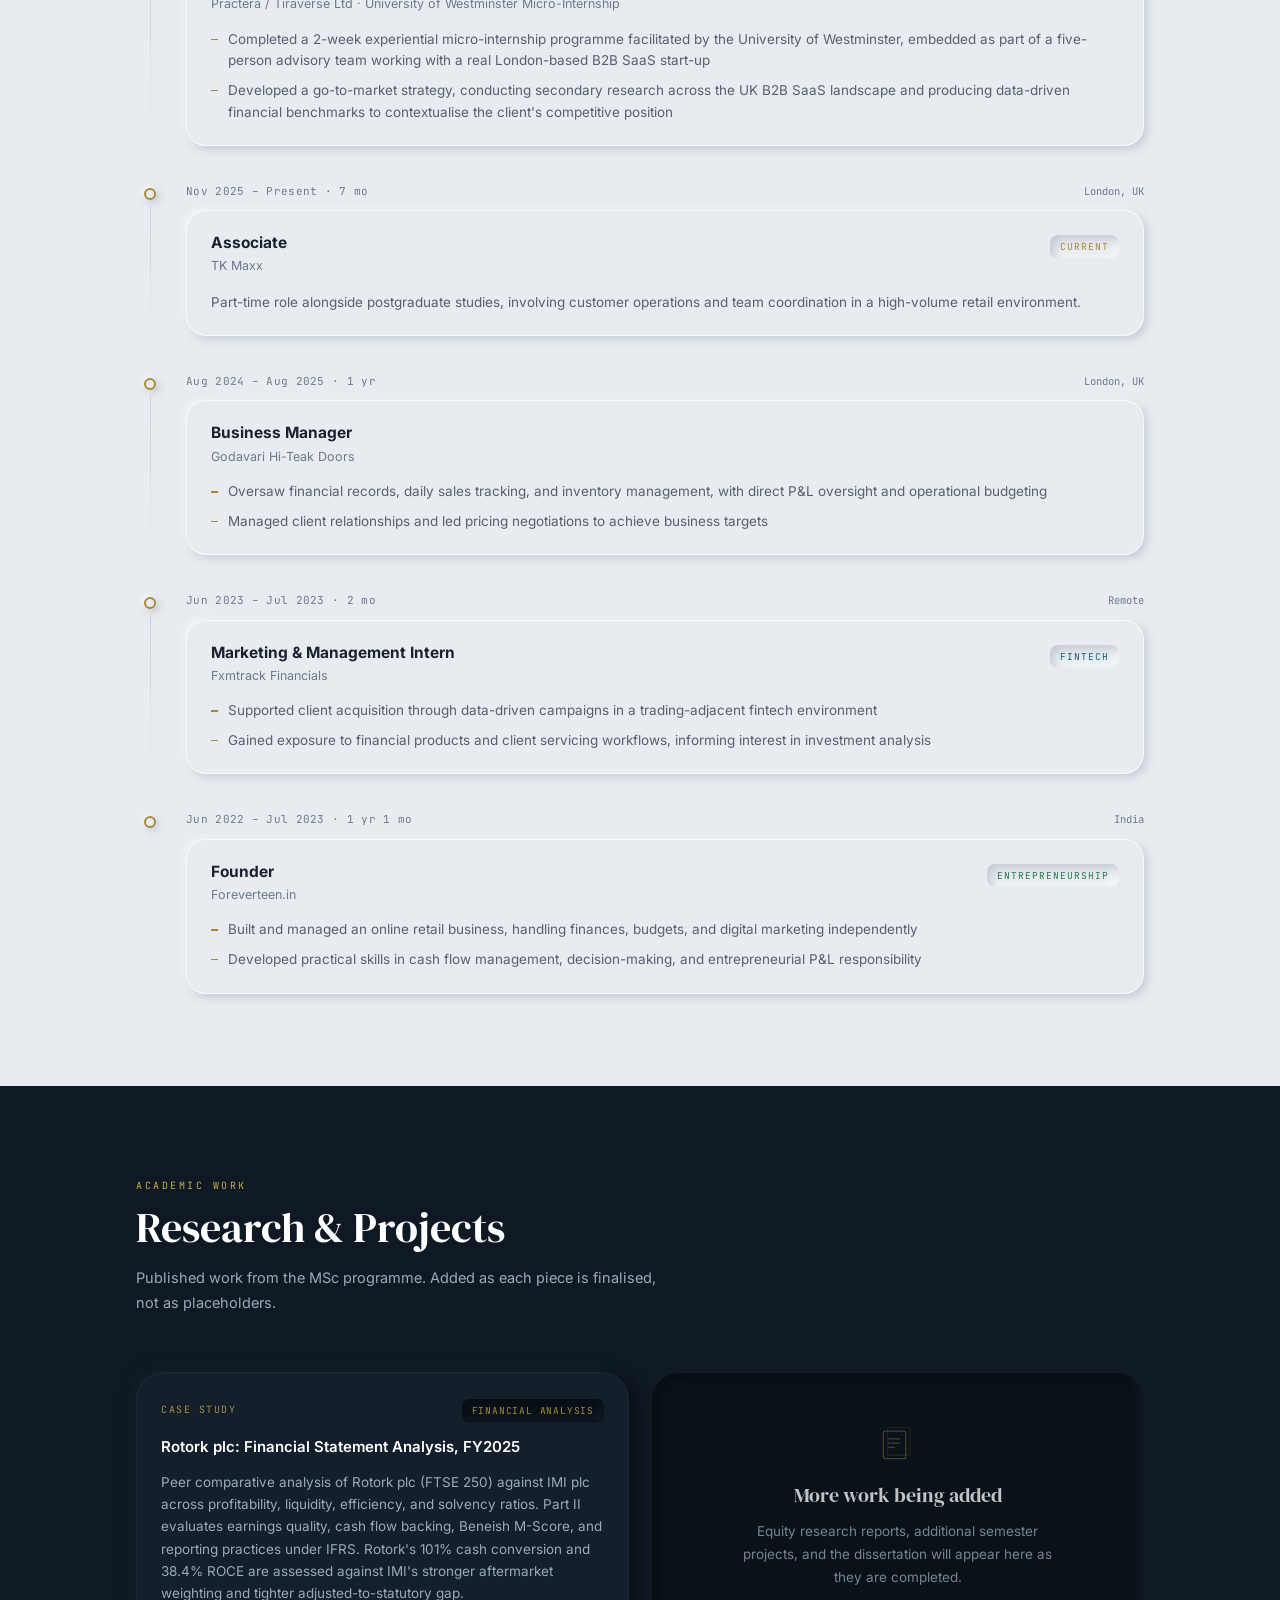
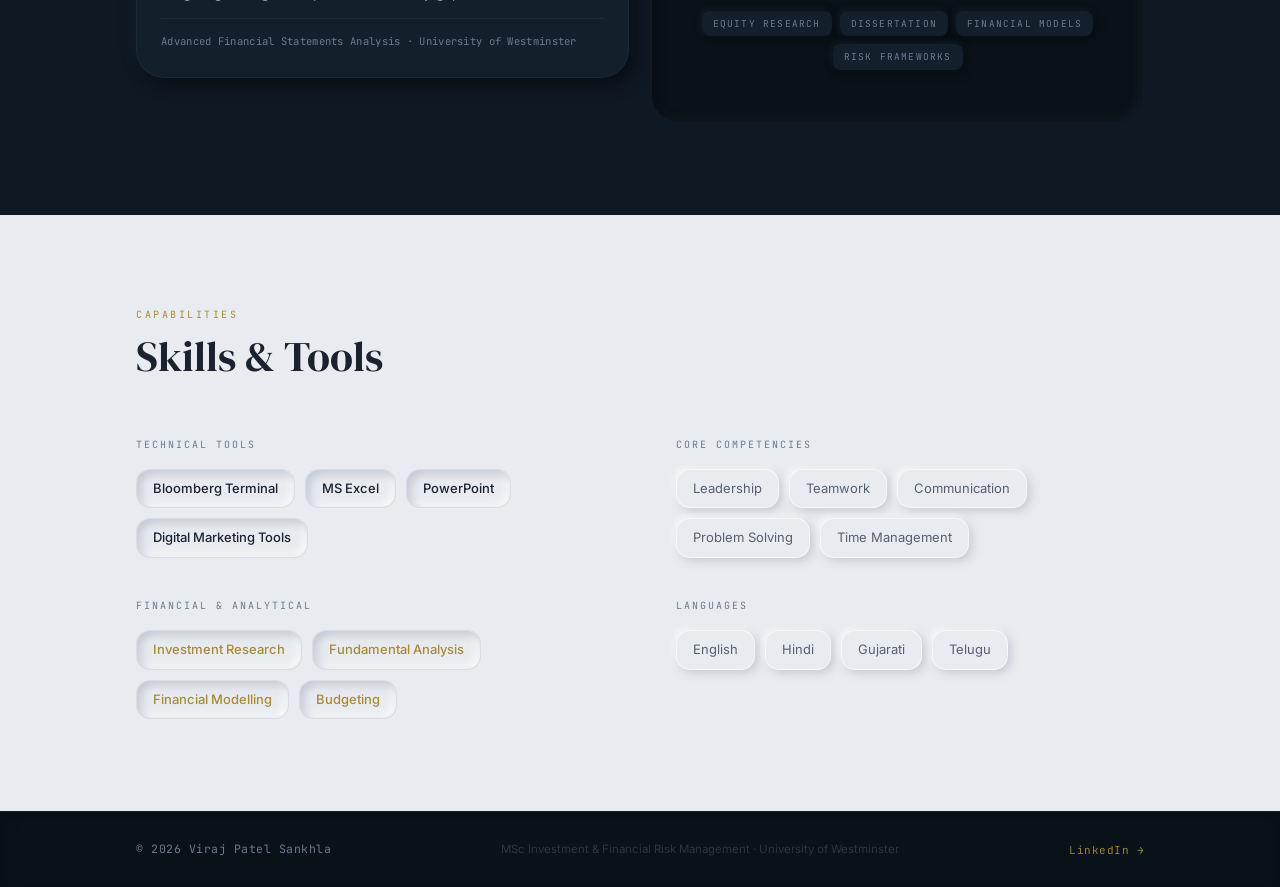
==== commit 30fcf4b3: "." ====
--- a/index.html
+++ b/index.html
@@ -28,7 +28,7 @@
   <header class="site-header" id="top">
     <nav class="navbar">
       <div class="nav-logo">
-        <span class="nav-monogram">VPS</span>
+      <!--span class="nav-monogram">VPS</span-->
         <span class="nav-name">Viraj Patel Sankhla</span>
       </div>
       <button class="nav-toggle" id="navToggle" aria-label="Toggle menu">
@@ -137,8 +137,8 @@
             <span class="stat-label mono">Undergraduate GPA / 10</span>
           </div>
           <div class="stat-item">
-            <span class="stat-value">3</span>
-            <span class="stat-label mono">Certifications</span>
+            <span class="stat-value">∞</span>
+            <span class="stat-label mono">Skill Learning</span>
           </div>
         </div>
         <div class="hero-meta-row">
@@ -206,7 +206,7 @@
             <span class="edu-block-label mono">Education</span>
             <div class="edu-entries">
               <div class="edu-entry">
-                <div class="edu-entry-year mono">2024 &ndash; 2026</div>
+                <div class="edu-entry-year mono">2024 &ndash; 2026 (September)</div>
                 <div class="edu-entry-degree">MSc Investment &amp; Financial Risk Management</div>
                 <div class="edu-entry-school">University of Westminster &middot; London</div>
               </div>
@@ -488,18 +488,17 @@
           <!-- Replace this with your actual Semester 1 / 2 projects -->
           <div class="rc-card fade-in">
             <div class="rc-card-top">
-              <span class="rc-type mono">Semester Project</span>
+              <span class="rc-type mono">Case Study</span>
               <span class="rc-tag">Financial Analysis</span>
             </div>
-            <h3 class="rc-title">Financial Performance Analysis: FTSE 100 Sector Study</h3>
+            <h3 class="rc-title">Rotork plc: Financial Statement Analysis, FY2025</h3>
             <p class="rc-desc">
-              Comparative analysis of financial performance across selected FTSE 100 sectors using ratio analysis, trend evaluation, and Bloomberg Terminal data. Assessed profitability, leverage, and liquidity metrics to identify sector-level investment implications.
+              Peer comparative analysis of Rotork plc (FTSE 250) against IMI plc across profitability, liquidity, efficiency, and solvency ratios. Part II evaluates earnings quality, cash flow backing, Beneish M-Score, and reporting practices under IFRS. Rotork's 101% cash conversion and 38.4% ROCE are assessed against IMI's stronger aftermarket weighting and tighter adjusted-to-statutory gap.
             </p>
             <div class="rc-footer">
-              <span class="rc-meta mono">2025 &middot; University of Westminster</span>
-              <!-- When you have a PDF, replace # with the file path: href="assets/project-name.pdf" -->
-              <!-- If no link yet, delete the <a> tag below entirely -->
-              <!-- <a href="assets/ftse-sector-study.pdf" class="rc-link" target="_blank" rel="noopener">View Report &rarr;</a> -->
+            <span class="rc-meta mono">Advanced Financial Statements Analysis &middot; University of Westminster</span>
+                <!-- Uncomment and update href when PDF is ready to share -->
+                <!-- <a href="assets/rotork-financial-analysis.pdf" class="rc-link" target="_blank" rel="noopener">View Report &rarr;</a> -->
             </div>
           </div>
 
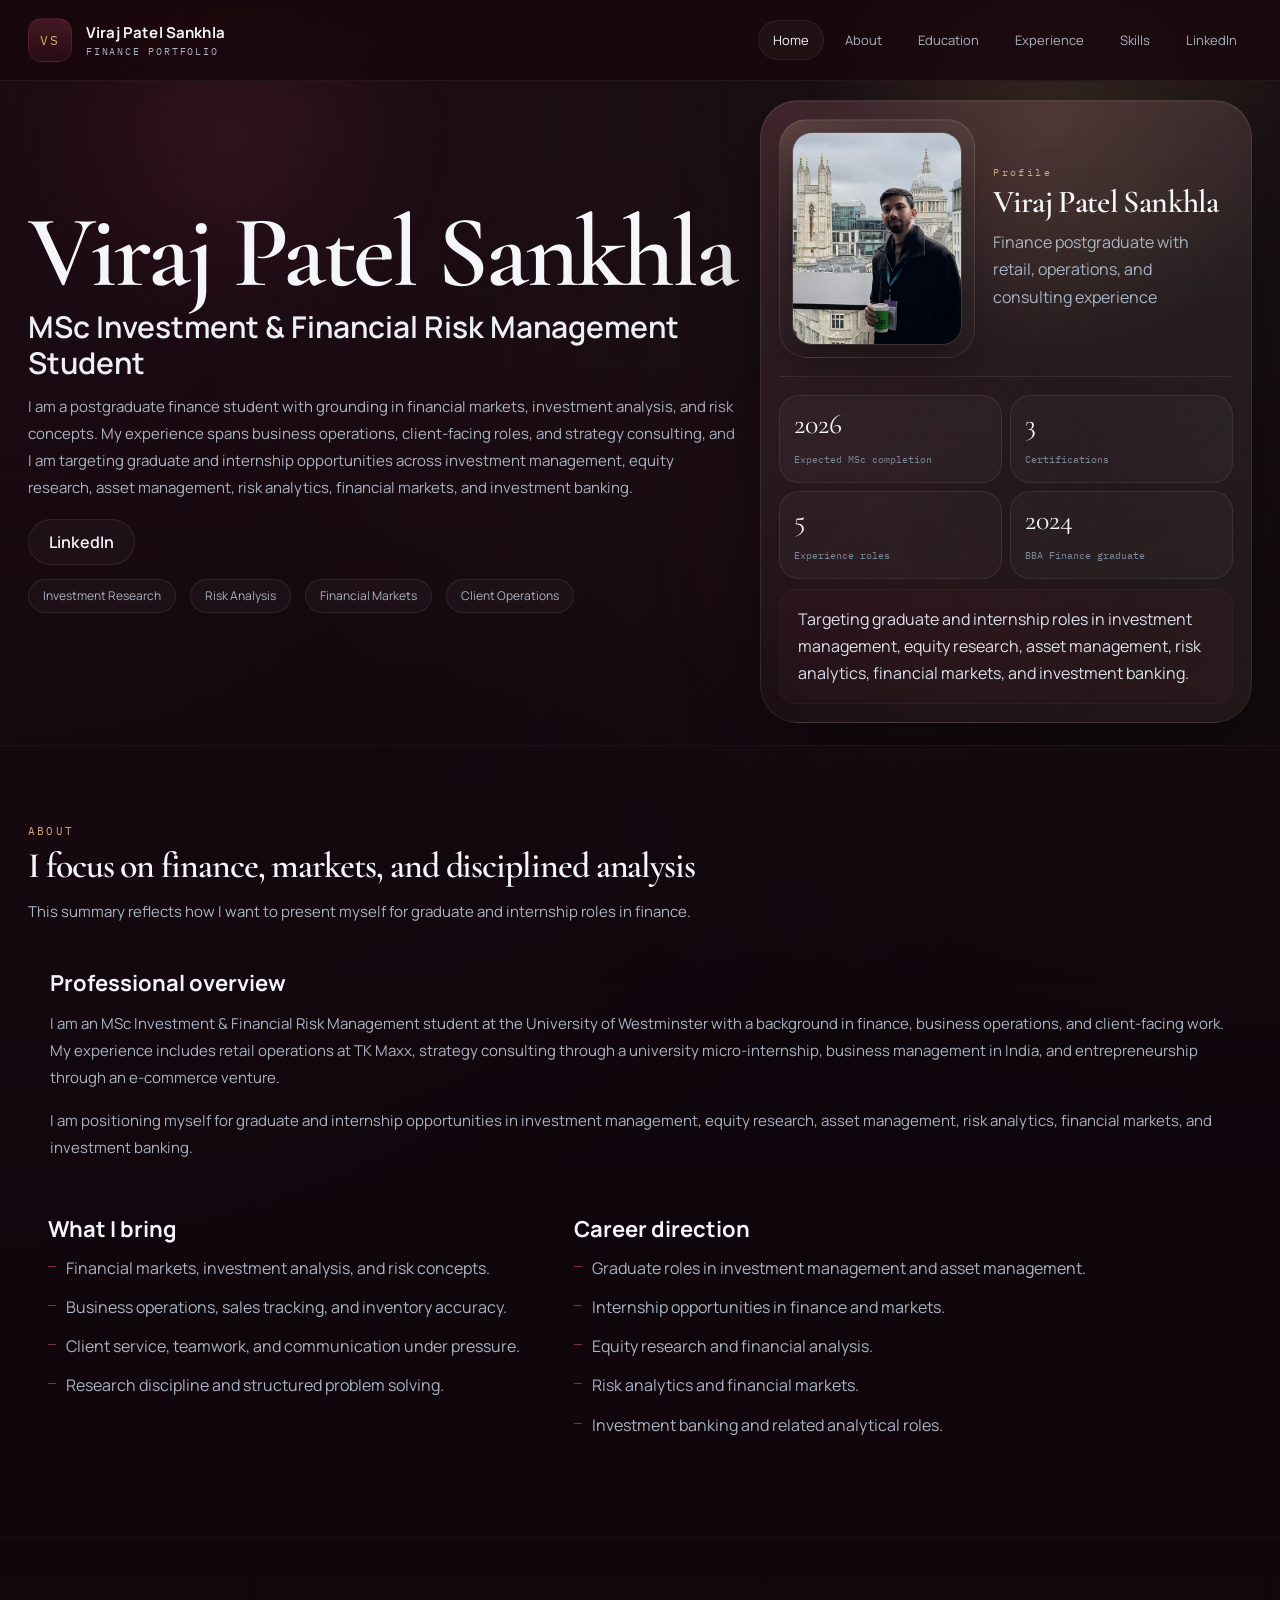
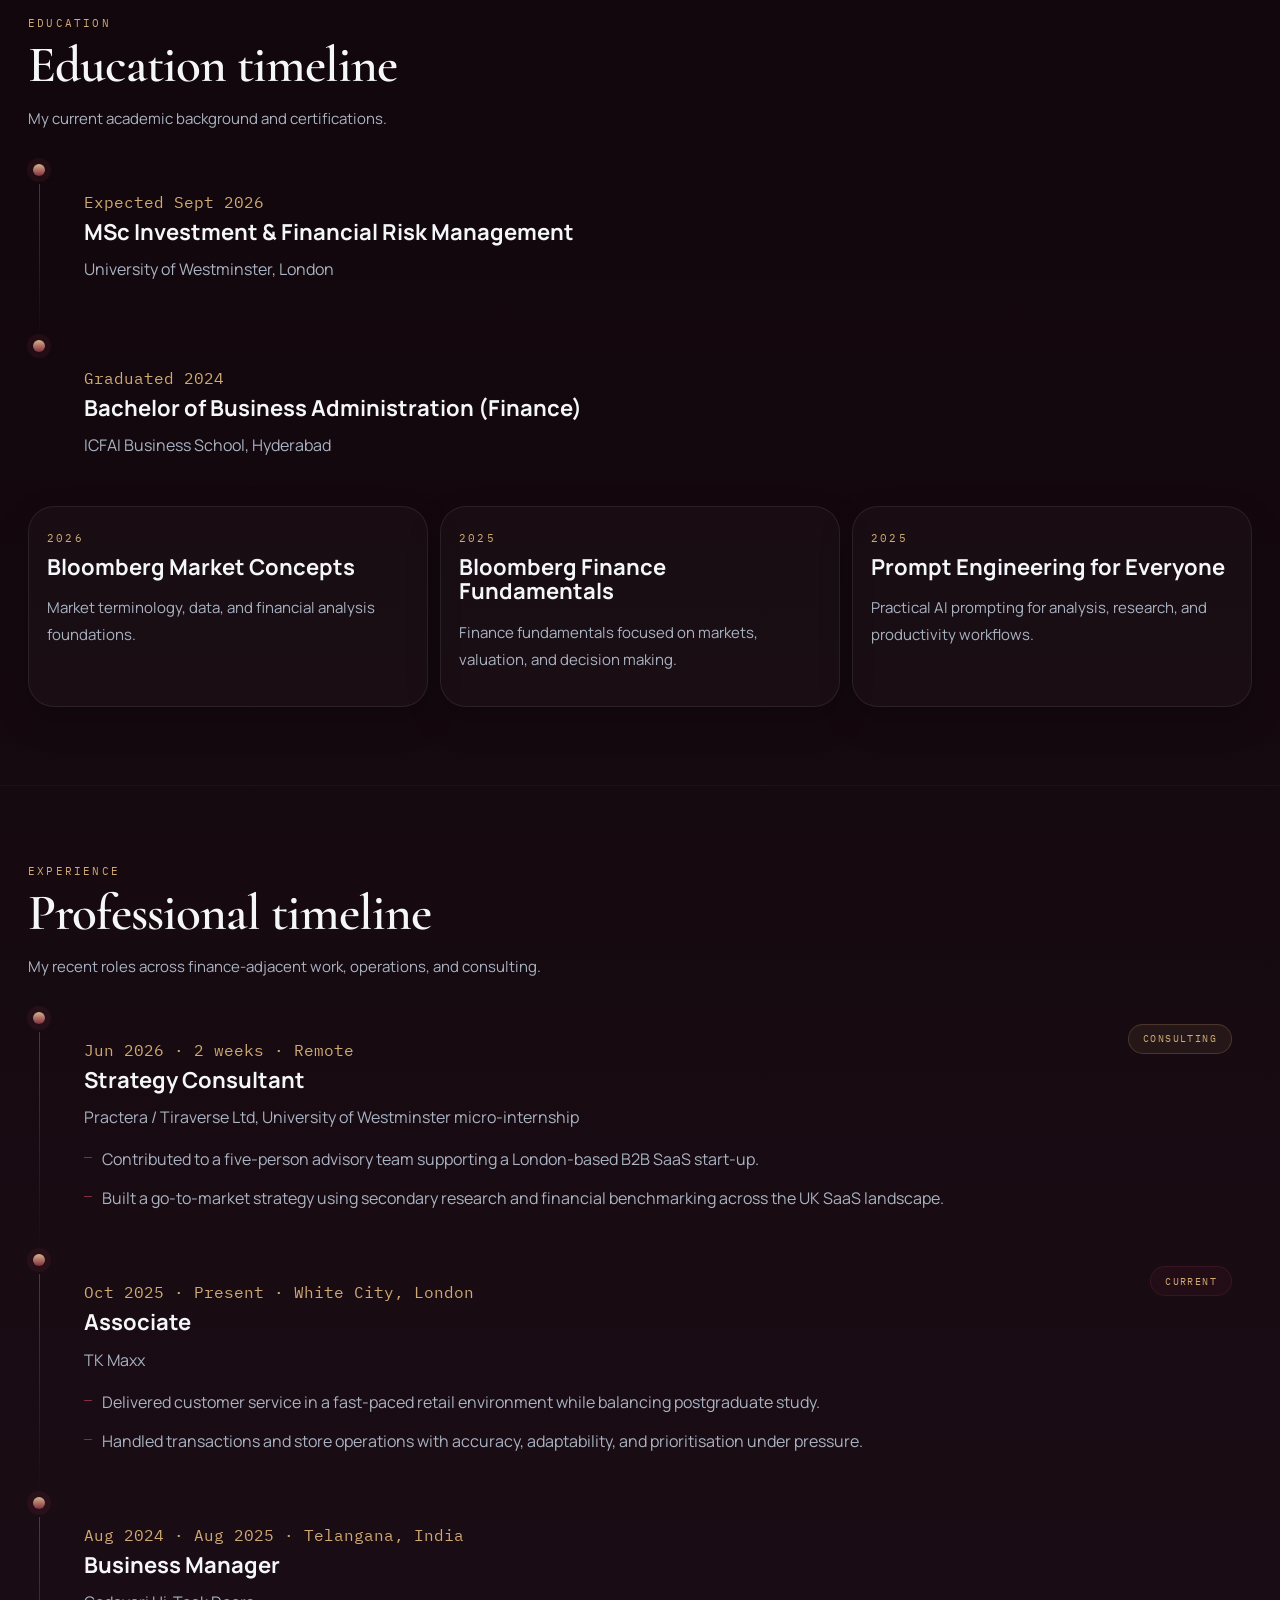
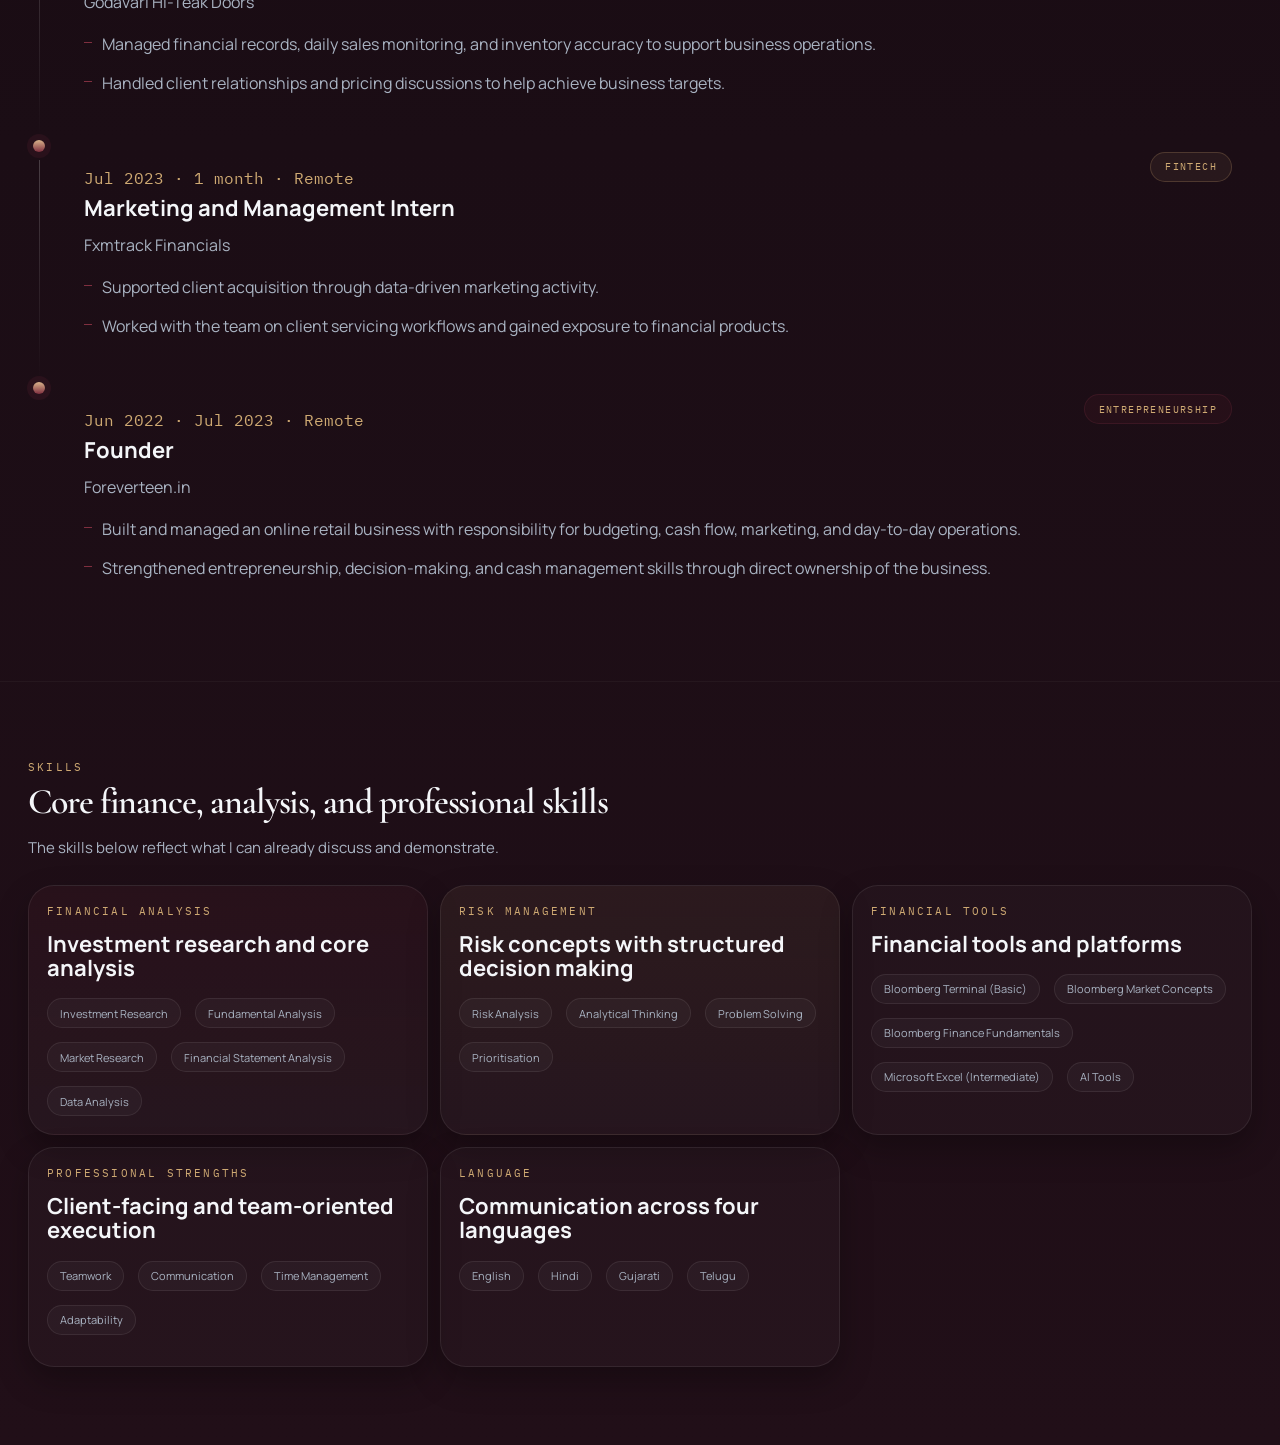
==== commit 0a446121: "latest changes done" ====
--- a/index.html
+++ b/index.html
@@ -1,628 +1,373 @@
-<!DOCTYPE html>
+<!doctype html>
 <html lang="en">
 <head>
   <meta charset="UTF-8" />
   <meta name="viewport" content="width=device-width, initial-scale=1.0" />
-  <title>Viraj Patel Sankhla | Investment &amp; Financial Risk</title>
-  <meta name="description" content="Viraj Patel Sankhla — MSc Investment and Financial Risk Management, University of Westminster. Aspiring equity research and investment analyst." />
+  <title>Viraj Patel Sankhla | Finance Portfolio</title>
+  <meta name="description" content="Viraj Patel Sankhla's finance portfolio for graduate roles in investment management, equity research, asset management, risk analytics, financial markets, and investment banking." />
+  <meta name="theme-color" content="#05070b" />
   <link rel="preconnect" href="https://fonts.googleapis.com" />
   <link rel="preconnect" href="https://fonts.gstatic.com" crossorigin />
-  <link href="https://fonts.googleapis.com/css2?family=DM+Serif+Display:ital@0;1&family=Inter:wght@300;400;500;600;700&family=JetBrains+Mono:wght@400;500&display=swap" rel="stylesheet" />
+  <link href="https://fonts.googleapis.com/css2?family=Cormorant+Garamond:wght@400;500;600;700&family=IBM+Plex+Mono:wght@400;500&family=Manrope:wght@300;400;500;600;700;800&display=swap" rel="stylesheet" />
   <link rel="stylesheet" href="style.css" />
 </head>
 <body>
-
-  <!--
-  ============================================================
-  NAV — How to edit
-  ============================================================
-  - To change your name in the nav bar: edit the text inside
-    <span class="nav-name"> and <span class="nav-monogram">
-  - To add a new nav link: copy one <li><a href="#section">Label</a></li>
-    and change the href to match the id of the section you want
-  - To update the LinkedIn URL: find class="nav-linkedin" and
-    change the href value
-  - To update the Resume link: find class="nav-cta" and change href
-  ============================================================
-  -->
-  <header class="site-header" id="top">
-    <nav class="navbar">
-      <div class="nav-logo">
-      <!--span class="nav-monogram">VPS</span-->
-        <span class="nav-name">Viraj Patel Sankhla</span>
-      </div>
-      <button class="nav-toggle" id="navToggle" aria-label="Toggle menu">
+  <header class="site-header">
+    <nav class="navbar container" aria-label="Primary">
+      <a class="brand" href="#home">
+        <span class="brand-mark" aria-hidden="true">VS</span>
+        <span class="brand-copy">
+          <span class="brand-name">Viraj Patel Sankhla</span>
+          <span class="brand-role mono">Finance Portfolio</span>
+        </span>
+      </a>
+
+      <button class="nav-toggle" id="navToggle" type="button" aria-label="Toggle menu" aria-controls="navLinks" aria-expanded="false">
         <span></span><span></span><span></span>
       </button>
+
       <ul class="nav-links" id="navLinks">
+        <li><a href="#home" class="active">Home</a></li>
         <li><a href="#about">About</a></li>
+        <li><a href="#education">Education</a></li>
         <li><a href="#experience">Experience</a></li>
-        <li><a href="#research">Research</a></li>
         <li><a href="#skills">Skills</a></li>
-        <li><a href="https://www.linkedin.com/in/s-viraj-patel/" class="nav-linkedin" target="_blank" rel="noopener">LinkedIn</a></li>
-        <li><a href="assets/resume.pdf" class="nav-cta" target="_blank" rel="noopener">Resume &darr;</a></li>
+        <li><a href="https://www.linkedin.com/in/s-viraj-patel/" target="_blank" rel="noopener">LinkedIn</a></li>
       </ul>
     </nav>
   </header>
 
   <main>
-
-    <!--
-    ============================================================
-    HERO SECTION — How to edit
-    ============================================================
-    PHOTO (located in the RIGHT column, above the intro text):
-    - Drop your photo into the assets/ folder and name it profile.jpg
-    - The neomorphic frame and placeholder auto-hide once the image loads
-    - Recommended: square crop, minimum 400x400px, professional headshot
-    - To remove: delete the entire <div class="hero-photo-wrap"> block in hero-right
-    - To update your name/role shown beside the photo: edit hero-photo-name and hero-photo-role
-
-    NAME & LABEL:
-    - Edit the text inside <h1 class="hero-name"> for your name
-    - Edit <div class="hero-label mono"> for the programme label
-
-    THESIS PARAGRAPH:
-    - Edit the text inside <p class="hero-thesis"> — keep it 2–3 sentences
-
-    STATS (the three numbers):
-    - Each stat is a <div class="stat-item"> with a <span class="stat-value">
-      and <span class="stat-label mono">
-    - Change the numbers and labels as needed
-    - To add a 4th stat: copy a stat-item block and paste inside .hero-stats
-
-    META ROW (small text below stats):
-    - Each piece of info is a <span class="hmr-item mono">
-    - Edit the text inside each span
-    - The <span class="hmr-sep"> are just the | dividers between items
-
-    BUTTONS:
-    - Two buttons inside <div class="hero-actions">
-    - Change href values to update the Resume link and LinkedIn link
-    ============================================================
-    -->
-    <section class="hero" id="about">
-      <div class="hero-left">
-        <div class="hero-label mono">MSc Investment &amp; Financial Risk Management</div>
-        <h1 class="hero-name">Viraj<br>Patel<br><em>Sankhla</em></h1>
-        <div class="hero-actions">
-          <a href="assets/resume.pdf" class="btn btn-primary" target="_blank" rel="noopener">Download Resume</a>
-          <a href="https://www.linkedin.com/in/s-viraj-patel/" class="btn btn-outline" target="_blank" rel="noopener">LinkedIn &rarr;</a>
-        </div>
-      </div>
-
-      <div class="hero-right">
-        <!--
-        PHOTO: Drop profile.jpg into the assets/ folder.
-        The placeholder auto-hides when the image loads.
-        Change hero-photo-name and hero-photo-role text if needed.
-        -->
-        <div class="hero-photo-wrap">
-          <div class="hero-photo-frame">
-            <div class="hero-photo-placeholder" id="photoPlaceholder">
-              <svg width="36" height="36" viewBox="0 0 48 48" fill="none" xmlns="http://www.w3.org/2000/svg">
-                <circle cx="24" cy="18" r="9" stroke="currentColor" stroke-width="1.5" fill="none"/>
-                <path d="M6 42c0-9.94 8.06-18 18-18s18 8.06 18 18" stroke="currentColor" stroke-width="1.5" fill="none" stroke-linecap="round"/>
-              </svg>
-              <span>profile.jpg</span>
-            </div>
-            <img
-              src="assets/profile.jpg"
-              alt="Viraj Patel Sankhla"
-              class="hero-photo"
-              id="heroPhoto"
-              onerror="this.style.display='none'; document.getElementById('photoPlaceholder').style.display='flex';"
-              onload="document.getElementById('photoPlaceholder').style.display='none'; this.style.display='block';"
-            />
-          </div>
-          <div class="hero-photo-intro">
-            <div class="hero-photo-name">Viraj Patel Sankhla</div>
-            <div class="hero-photo-role mono">MSc Investment &amp; Financial Risk</div>
-          </div>
-        </div>
-        <p class="hero-thesis">
-          Finance postgraduate with a grounding in equity markets, investment analysis, and risk management. Currently completing an MSc at the University of Westminster, with hands-on experience in business operations, client-facing roles, and strategy consulting.
-        </p>
-        <div class="hero-stats">
-          <!--
-          STATS — to update a number or label, edit the text inside
-          stat-value and stat-label. Do not change the class names.
-          -->
-          <div class="stat-item">
-            <span class="stat-value">2026</span>
-            <span class="stat-label mono">Expected Graduation</span>
-          </div>
-          <div class="stat-item">
-            <span class="stat-value">7.94</span>
-            <span class="stat-label mono">Undergraduate GPA / 10</span>
-          </div>
-          <div class="stat-item">
-            <span class="stat-value">∞</span>
-            <span class="stat-label mono">Skill Learning</span>
-          </div>
-        </div>
-        <div class="hero-meta-row">
-          <span class="hmr-item mono">London, UK</span>
-          <span class="hmr-sep">|</span>
-          <span class="hmr-item mono">University of Westminster</span>
-          <span class="hmr-sep">|</span>
-          <span class="hmr-item mono">BMC Certified</span>
-        </div>
-      </div>
-    </section>
-
-    <!-- TICKER — edit the <span> text items to change competency labels -->
-    <div class="hero-ticker" aria-hidden="true">
-      <div class="ticker-track">
-        <span>EQUITY RESEARCH</span><span class="tdot">&#9632;</span>
-        <span>RISK MANAGEMENT</span><span class="tdot">&#9632;</span>
-        <span>INVESTMENT ANALYSIS</span><span class="tdot">&#9632;</span>
-        <span>FINANCIAL MODELLING</span><span class="tdot">&#9632;</span>
-        <span>PORTFOLIO CONSTRUCTION</span><span class="tdot">&#9632;</span>
-        <span>BLOOMBERG TERMINAL</span><span class="tdot">&#9632;</span>
-        <span>FUNDAMENTAL ANALYSIS</span><span class="tdot">&#9632;</span>
-        <span>STRATEGY CONSULTING</span><span class="tdot">&#9632;</span>
-        <span>EQUITY RESEARCH</span><span class="tdot">&#9632;</span>
-        <span>RISK MANAGEMENT</span><span class="tdot">&#9632;</span>
-        <span>INVESTMENT ANALYSIS</span><span class="tdot">&#9632;</span>
-        <span>FINANCIAL MODELLING</span><span class="tdot">&#9632;</span>
-        <span>PORTFOLIO CONSTRUCTION</span><span class="tdot">&#9632;</span>
-        <span>BLOOMBERG TERMINAL</span><span class="tdot">&#9632;</span>
-        <span>FUNDAMENTAL ANALYSIS</span><span class="tdot">&#9632;</span>
-        <span>STRATEGY CONSULTING</span><span class="tdot">&#9632;</span>
-      </div>
-    </div>
-
-    <!--
-    ============================================================
-    EDUCATION & CERTIFICATIONS — How to edit
-    ============================================================
-    ADDING A NEW DEGREE:
-    Copy this block and paste inside <div class="edu-entries">:
-
-      <div class="edu-entry">
-        <div class="edu-entry-year mono">YYYY – YYYY</div>
-        <div class="edu-entry-degree">Degree Name</div>
-        <div class="edu-entry-school">Institution · City · Grade (optional)</div>
-      </div>
-
-    ADDING A NEW CERTIFICATION:
-    Copy this block and paste inside <div class="cert-rows">:
-
-      <div class="cert-row">
-        <span class="cert-name">Certification Name</span>
-        <span class="cert-year mono">YYYY</span>
-      </div>
-
-    No style changes needed for either. The last cert-row automatically
-    loses its bottom border via CSS :last-child.
-    ============================================================
-    -->
-    <section class="edu-section">
+    <section class="hero" id="home">
+      <div class="hero-grid container">
+        <div class="hero-copy" data-reveal>
+          <h1 class="hero-title">Viraj Patel Sankhla</h1>
+          <p class="hero-headline">MSc Investment &amp; Financial Risk Management Student</p>
+          <p class="hero-summary">
+            I am a postgraduate finance student with grounding in financial markets, investment analysis, and risk concepts. My experience spans business operations, client-facing roles, and strategy consulting, and I am targeting graduate and internship opportunities across investment management, equity research, asset management, risk analytics, financial markets, and investment banking.
+          </p>
+
+          <div class="hero-actions">
+            <a class="btn btn-tertiary" href="https://www.linkedin.com/in/s-viraj-patel/" target="_blank" rel="noopener">LinkedIn</a>
+          </div>
+
+          <div class="hero-pills" aria-label="Key focus areas">
+            <span class="pill">Investment Research</span>
+            <span class="pill">Risk Analysis</span>
+            <span class="pill">Financial Markets</span>
+            <span class="pill">Client Operations</span>
+          </div>
+        </div>
+
+        <aside class="hero-panel" data-reveal>
+          <div class="hero-photo-card">
+            <div class="hero-photo-frame">
+              <img src="assets/profile.jpg" alt="Viraj Patel Sankhla" class="hero-photo" loading="eager" decoding="async" />
+            </div>
+            <div class="hero-photo-copy">
+              <p class="hero-photo-kicker mono">Profile</p>
+              <p class="hero-photo-name">Viraj Patel Sankhla</p>
+              <p class="hero-photo-role">Finance postgraduate with retail, operations, and consulting experience</p>
+            </div>
+          </div>
+
+          <div class="metric-grid">
+            <article class="metric-card">
+              <span class="metric-value">2026</span>
+              <span class="metric-label mono">Expected MSc completion</span>
+            </article>
+            <article class="metric-card">
+              <span class="metric-value">3</span>
+              <span class="metric-label mono">Certifications</span>
+            </article>
+            <article class="metric-card">
+              <span class="metric-value">5</span>
+              <span class="metric-label mono">Experience roles</span>
+            </article>
+            <article class="metric-card">
+              <span class="metric-value">2024</span>
+              <span class="metric-label mono">BBA Finance graduate</span>
+            </article>
+          </div>
+
+          <div class="hero-note">
+            Targeting graduate and internship roles in investment management, equity research, asset management, risk analytics, financial markets, and investment banking.
+          </div>
+        </aside>
+      </div>
+
+    </section>
+
+    <section class="section section--soft" id="about">
       <div class="container">
-        <div class="edu-grid">
-
-          <div class="edu-block">
-            <span class="edu-block-label mono">Education</span>
-            <div class="edu-entries">
-              <div class="edu-entry">
-                <div class="edu-entry-year mono">2024 &ndash; 2026 (September)</div>
-                <div class="edu-entry-degree">MSc Investment &amp; Financial Risk Management</div>
-                <div class="edu-entry-school">University of Westminster &middot; London</div>
-              </div>
-              <div class="edu-entry">
-                <div class="edu-entry-year mono">2021 &ndash; 2024</div>
-                <div class="edu-entry-degree">Bachelor of Business Administration (Finance)</div>
-                <div class="edu-entry-school">ICFAI Business School &middot; Hyderabad &middot; 7.94/10</div>
-              </div>
-            </div>
-          </div>
-
-          <div class="edu-divider-v"></div>
-
-          <div class="edu-block">
-            <span class="edu-block-label mono">Certifications</span>
-            <div class="cert-rows">
-              <div class="cert-row">
-                <span class="cert-name">Bloomberg Market Concepts</span>
-                <span class="cert-year mono">2026</span>
-              </div>
-              <div class="cert-row">
-                <span class="cert-name">Bloomberg Finance Fundamentals</span>
-                <span class="cert-year mono">2025</span>
-              </div>
-              <div class="cert-row">
-                <span class="cert-name">Prompt Engineering for Everyone &middot; Cognitive Class</span>
-                <span class="cert-year mono">2025</span>
-              </div>
-            </div>
-          </div>
-
-        </div>
-      </div>
-    </section>
-
-    <!--
-    ============================================================
-    EXPERIENCE / TIMELINE — How to edit
-    ============================================================
-    ADDING A NEW ROLE:
-    Copy the entire block below and paste ABOVE the last .tl-item
-    (most recent roles go at the top). Fill in the details:
-
-      <div class="tl-item fade-in">
-        <div class="tl-left">
-          <div class="tl-dot"></div>
-          <div class="tl-line"></div>        ← remove this on the LAST item
-        </div>
-        <div class="tl-right">
-          <div class="tl-meta-row">
-            <span class="tl-date mono">Mon YYYY – Mon YYYY · X mo/yr</span>
-            <span class="tl-loc mono">City, Country</span>
-          </div>
-          <div class="tl-card">
-            <div class="tl-card-header">
-              <div class="tl-titles">
-                <div class="tl-role">Job Title</div>
-                <div class="tl-company">Company Name</div>
-              </div>
-              <span class="tl-badge tl-badge--TYPE">Label</span>
-            </div>
-            <ul class="tl-bullets">
-              <li>Bullet point one</li>
-              <li>Bullet point two</li>
+        <header class="section-header section-header--wide" data-reveal>
+          <p class="section-kicker mono">About</p>
+          <h2 class="section-title section-title--single-line">I focus on finance, markets, and disciplined analysis</h2>
+          <p class="section-lead">This summary reflects how I want to present myself for graduate and internship roles in finance.</p>
+        </header>
+
+        <div class="about-grid">
+          <article class="content-card content-card--large" data-reveal>
+            <h3>Professional overview</h3>
+            <p>
+              I am an MSc Investment &amp; Financial Risk Management student at the University of Westminster with a background in finance, business operations, and client-facing work. My experience includes retail operations at TK Maxx, strategy consulting through a university micro-internship, business management in India, and entrepreneurship through an e-commerce venture.
+            </p>
+            <p>
+              I am positioning myself for graduate and internship opportunities in investment management, equity research, asset management, risk analytics, financial markets, and investment banking.
+            </p>
+          </article>
+
+          <article class="content-card" data-reveal>
+            <h3>What I bring</h3>
+            <ul class="bullet-list">
+              <li>Financial markets, investment analysis, and risk concepts.</li>
+              <li>Business operations, sales tracking, and inventory accuracy.</li>
+              <li>Client service, teamwork, and communication under pressure.</li>
+              <li>Research discipline and structured problem solving.</li>
             </ul>
-          </div>
-        </div>
-      </div>
-
-    BADGE TYPES (change tl-badge--TYPE to one of):
-      tl-badge--current     gold tint   — use for present roles
-      tl-badge--consulting  blue tint   — consulting / advisory
-      tl-badge--finance     teal tint   — fintech / banking
-      tl-badge--venture     green tint  — entrepreneurship / startups
-
-    To use NO badge: remove the <span class="tl-badge..."> line entirely.
-
-    IMPORTANT: The LAST .tl-item in the list should NOT have
-    <div class="tl-line"></div> inside tl-left, so the vertical
-    line doesn't extend past the final entry.
-    ============================================================
-    -->
-    <section class="section" id="experience">
+          </article>
+
+          <article class="content-card" data-reveal>
+            <h3>Career direction</h3>
+            <ul class="bullet-list">
+              <li>Graduate roles in investment management and asset management.</li>
+              <li>Internship opportunities in finance and markets.</li>
+              <li>Equity research and financial analysis.</li>
+              <li>Risk analytics and financial markets.</li>
+              <li>Investment banking and related analytical roles.</li>
+            </ul>
+          </article>
+        </div>
+      </div>
+    </section>
+
+    <section class="section section--ink" id="education">
       <div class="container">
-        <div class="section-header">
-          <span class="section-label mono">Career</span>
-          <h2 class="section-title">Experience</h2>
-        </div>
+        <header class="section-header" data-reveal>
+          <p class="section-kicker mono">Education</p>
+          <h2 class="section-title">Education timeline</h2>
+          <p class="section-lead">My current academic background and certifications.</p>
+        </header>
 
         <div class="timeline">
-
-          <!-- EXPERIENCE ENTRY: Strategy Consultant -->
-          <div class="tl-item fade-in">
-            <div class="tl-left">
-              <div class="tl-dot"></div>
-              <div class="tl-line"></div>
-            </div>
-            <div class="tl-right">
-              <div class="tl-meta-row">
-                <span class="tl-date mono">Jun 2026 &middot; 2 weeks</span>
-                <span class="tl-loc mono">London, UK</span>
-              </div>
-              <div class="tl-card">
-                <div class="tl-card-header">
-                  <div class="tl-titles">
-                    <div class="tl-role">Strategy Consultant</div>
-                    <div class="tl-company">Practera / Tiraverse Ltd &middot; University of Westminster Micro-Internship</div>
-                  </div>
-                  <span class="tl-badge tl-badge--consulting">Consulting</span>
-                </div>
-                <ul class="tl-bullets">
-                  <li>Completed a 2-week experiential micro-internship programme facilitated by the University of Westminster, embedded as part of a five-person advisory team working with a real London-based B2B SaaS start-up</li>
-                  <li>Developed a go-to-market strategy, conducting secondary research across the UK B2B SaaS landscape and producing data-driven financial benchmarks to contextualise the client's competitive position</li>
-                </ul>
-              </div>
-            </div>
-          </div>
-
-          <!-- EXPERIENCE ENTRY: TK Maxx -->
-          <div class="tl-item fade-in">
-            <div class="tl-left">
-              <div class="tl-dot"></div>
-              <div class="tl-line"></div>
-            </div>
-            <div class="tl-right">
-              <div class="tl-meta-row">
-                <span class="tl-date mono">Nov 2025 &ndash; Present &middot; 7 mo</span>
-                <span class="tl-loc mono">London, UK</span>
-              </div>
-              <div class="tl-card">
-                <div class="tl-card-header">
-                  <div class="tl-titles">
-                    <div class="tl-role">Associate</div>
-                    <div class="tl-company">TK Maxx</div>
-                  </div>
-                  <span class="tl-badge tl-badge--current">Current</span>
-                </div>
-                <p class="tl-desc">Part-time role alongside postgraduate studies, involving customer operations and team coordination in a high-volume retail environment.</p>
-              </div>
-            </div>
-          </div>
-
-          <!-- EXPERIENCE ENTRY: Business Manager -->
-          <div class="tl-item fade-in">
-            <div class="tl-left">
-              <div class="tl-dot"></div>
-              <div class="tl-line"></div>
-            </div>
-            <div class="tl-right">
-              <div class="tl-meta-row">
-                <span class="tl-date mono">Aug 2024 &ndash; Aug 2025 &middot; 1 yr</span>
-                <span class="tl-loc mono">London, UK</span>
-              </div>
-              <div class="tl-card">
-                <div class="tl-card-header">
-                  <div class="tl-titles">
-                    <div class="tl-role">Business Manager</div>
-                    <div class="tl-company">Godavari Hi-Teak Doors</div>
-                  </div>
-                </div>
-                <ul class="tl-bullets">
-                  <li>Oversaw financial records, daily sales tracking, and inventory management, with direct P&amp;L oversight and operational budgeting</li>
-                  <li>Managed client relationships and led pricing negotiations to achieve business targets</li>
-                </ul>
-              </div>
-            </div>
-          </div>
-
-          <!-- EXPERIENCE ENTRY: Fxmtrack -->
-          <div class="tl-item fade-in">
-            <div class="tl-left">
-              <div class="tl-dot"></div>
-              <div class="tl-line"></div>
-            </div>
-            <div class="tl-right">
-              <div class="tl-meta-row">
-                <span class="tl-date mono">Jun 2023 &ndash; Jul 2023 &middot; 2 mo</span>
-                <span class="tl-loc mono">Remote</span>
-              </div>
-              <div class="tl-card">
-                <div class="tl-card-header">
-                  <div class="tl-titles">
-                    <div class="tl-role">Marketing &amp; Management Intern</div>
-                    <div class="tl-company">Fxmtrack Financials</div>
-                  </div>
-                  <span class="tl-badge tl-badge--finance">Fintech</span>
-                </div>
-                <ul class="tl-bullets">
-                  <li>Supported client acquisition through data-driven campaigns in a trading-adjacent fintech environment</li>
-                  <li>Gained exposure to financial products and client servicing workflows, informing interest in investment analysis</li>
-                </ul>
-              </div>
-            </div>
-          </div>
-
-          <!-- EXPERIENCE ENTRY: Foreverteen (LAST — no tl-line) -->
-          <div class="tl-item fade-in">
-            <div class="tl-left">
-              <div class="tl-dot"></div>
-              <!-- No tl-line here: this is the last entry -->
-            </div>
-            <div class="tl-right">
-              <div class="tl-meta-row">
-                <span class="tl-date mono">Jun 2022 &ndash; Jul 2023 &middot; 1 yr 1 mo</span>
-                <span class="tl-loc mono">India</span>
-              </div>
-              <div class="tl-card">
-                <div class="tl-card-header">
-                  <div class="tl-titles">
-                    <div class="tl-role">Founder</div>
-                    <div class="tl-company">Foreverteen.in</div>
-                  </div>
-                  <span class="tl-badge tl-badge--venture">Entrepreneurship</span>
-                </div>
-                <ul class="tl-bullets">
-                  <li>Built and managed an online retail business, handling finances, budgets, and digital marketing independently</li>
-                  <li>Developed practical skills in cash flow management, decision-making, and entrepreneurial P&amp;L responsibility</li>
-                </ul>
-              </div>
-            </div>
-          </div>
-
-        </div>
-      </div>
-    </section>
-
-    <!--
-    ============================================================
-    RESEARCH & PROJECTS — How to edit
-    ============================================================
-    WHEN YOU HAVE A NEW PROJECT TO ADD:
-    1. Copy one <div class="rc-card"> block below
-    2. Paste it BEFORE the research-empty div (published work goes first)
-    3. Fill in rc-type, rc-title, rc-desc, and rc-link
-    4. Change rc-tag text to match the category
-    5. If you have a PDF or link: set href on the <a class="rc-link"> tag
-       If no link yet: remove the <a> tag entirely
-
-    Project card template:
-
-      <div class="rc-card fade-in">
-        <div class="rc-card-top">
-          <span class="rc-type mono">CATEGORY</span>
-          <span class="rc-tag">Tag Label</span>
-        </div>
-        <h3 class="rc-title">Project Title</h3>
-        <p class="rc-desc">
-          Short description of what the project covers, methodology used,
-          and any key findings. 2–3 sentences is ideal.
-        </p>
-        <div class="rc-footer">
-          <span class="rc-meta mono">Month YYYY &middot; University of Westminster</span>
-          <a href="assets/your-file.pdf" class="rc-link" target="_blank" rel="noopener">View Report &rarr;</a>
-        </div>
-      </div>
-
-    RC-TYPE examples: "Equity Research", "Financial Model",
-      "Risk Analysis", "Semester Project", "Market Notes", "Dissertation"
-
-    WHEN ALL WORK IS PUBLISHED: delete the <div class="research-empty">
-    block entirely. The grid will fill naturally.
-
-    ADDING A NEW CATEGORY TAG:
-    The rc-tag uses no modifier class — just change the text inside.
-    Tag colour is set globally in style.css and does not need editing.
-    ============================================================
-    -->
-    <section class="section section--alt" id="research">
+          <article class="timeline-item" data-reveal>
+            <div class="timeline-marker" aria-hidden="true"><span></span></div>
+            <div class="timeline-card">
+              <div class="timeline-head">
+                <div>
+                  <p class="timeline-date mono">Expected Sept 2026</p>
+                  <h3>MSc Investment &amp; Financial Risk Management</h3>
+                  <p class="timeline-org">University of Westminster, London</p>
+                </div>
+              </div>
+            </div>
+          </article>
+
+          <article class="timeline-item" data-reveal>
+            <div class="timeline-marker" aria-hidden="true"><span></span></div>
+            <div class="timeline-card">
+              <div class="timeline-head">
+                <div>
+                  <p class="timeline-date mono">Graduated 2024</p>
+                  <h3>Bachelor of Business Administration (Finance)</h3>
+                  <p class="timeline-org">ICFAI Business School, Hyderabad</p>
+                </div>
+              </div>
+            </div>
+          </article>
+        </div>
+
+        <div class="cert-grid">
+          <article class="cert-card" data-reveal>
+            <p class="cert-year mono">2026</p>
+            <h3>Bloomberg Market Concepts</h3>
+            <p class="muted">Market terminology, data, and financial analysis foundations.</p>
+          </article>
+          <article class="cert-card" data-reveal>
+            <p class="cert-year mono">2025</p>
+            <h3>Bloomberg Finance Fundamentals</h3>
+            <p class="muted">Finance fundamentals focused on markets, valuation, and decision making.</p>
+          </article>
+          <article class="cert-card" data-reveal>
+            <p class="cert-year mono">2025</p>
+            <h3>Prompt Engineering for Everyone</h3>
+            <p class="muted">Practical AI prompting for analysis, research, and productivity workflows.</p>
+          </article>
+        </div>
+      </div>
+    </section>
+
+    <section class="section section--soft" id="experience">
       <div class="container">
-        <div class="section-header">
-          <span class="section-label mono">Academic Work</span>
-          <h2 class="section-title">Research &amp; Projects</h2>
-          <p class="section-sub">Published work from the MSc programme. Added as each piece is finalised, not as placeholders.</p>
-        </div>
-
-        <div class="rc-grid">
-
-          <!-- PUBLISHED PROJECT EXAMPLE -->
-          <!-- Replace this with your actual Semester 1 / 2 projects -->
-          <div class="rc-card fade-in">
-            <div class="rc-card-top">
-              <span class="rc-type mono">Case Study</span>
-              <span class="rc-tag">Financial Analysis</span>
-            </div>
-            <h3 class="rc-title">Rotork plc: Financial Statement Analysis, FY2025</h3>
-            <p class="rc-desc">
-              Peer comparative analysis of Rotork plc (FTSE 250) against IMI plc across profitability, liquidity, efficiency, and solvency ratios. Part II evaluates earnings quality, cash flow backing, Beneish M-Score, and reporting practices under IFRS. Rotork's 101% cash conversion and 38.4% ROCE are assessed against IMI's stronger aftermarket weighting and tighter adjusted-to-statutory gap.
-            </p>
-            <div class="rc-footer">
-            <span class="rc-meta mono">Advanced Financial Statements Analysis &middot; University of Westminster</span>
-                <!-- Uncomment and update href when PDF is ready to share -->
-                <!-- <a href="assets/rotork-financial-analysis.pdf" class="rc-link" target="_blank" rel="noopener">View Report &rarr;</a> -->
-            </div>
-          </div>
-
-          <!-- EMPTY STATE — delete this block once research section is full -->
-          <div class="research-empty fade-in">
-            <div class="empty-icon">
-              <svg width="38" height="38" viewBox="0 0 44 44" fill="none" xmlns="http://www.w3.org/2000/svg">
-                <rect x="5" y="7" width="26" height="32" rx="2" stroke="currentColor" stroke-width="1.5" fill="none"/>
-                <rect x="10" y="3" width="26" height="32" rx="2" stroke="currentColor" stroke-width="1.5" fill="none" opacity="0.35"/>
-                <line x1="11" y1="16" x2="24" y2="16" stroke="currentColor" stroke-width="1.5" stroke-linecap="round"/>
-                <line x1="11" y1="21" x2="24" y2="21" stroke="currentColor" stroke-width="1.5" stroke-linecap="round"/>
-                <line x1="11" y1="26" x2="18" y2="26" stroke="currentColor" stroke-width="1.5" stroke-linecap="round"/>
-              </svg>
-            </div>
-            <h3 class="empty-title">More work being added</h3>
-            <p class="empty-text">Equity research reports, additional semester projects, and the dissertation will appear here as they are completed.</p>
-            <div class="empty-tags">
-              <span class="empty-tag">Equity Research</span>
-              <span class="empty-tag">Dissertation</span>
-              <span class="empty-tag">Financial Models</span>
-              <span class="empty-tag">Risk Frameworks</span>
-            </div>
-          </div>
-
-        </div>
-      </div>
-    </section>
-
-    <!--
-    ============================================================
-    SKILLS — How to edit
-    ============================================================
-    ADDING A NEW SKILL TAG:
-    Inside any <div class="skill-tags">, copy one of these and paste:
-
-      <span class="stag">Skill Name</span>               ← plain/grey
-      <span class="stag stag--primary">Skill Name</span> ← navy filled (technical tools)
-      <span class="stag stag--accent">Skill Name</span>  ← gold tint (finance/analytical)
-
-    ADDING A NEW SKILL GROUP:
-    Copy this block and paste inside either .skill-col:
-
-      <div class="skill-group">
-        <div class="skill-group-label mono">Group Label</div>
-        <div class="skill-tags">
-          <span class="stag">Tag One</span>
-          <span class="stag">Tag Two</span>
-        </div>
-      </div>
-
-    Do not change any class names. Only edit text content.
-    ============================================================
-    -->
-    <section class="section" id="skills">
+        <header class="section-header" data-reveal>
+          <p class="section-kicker mono">Experience</p>
+          <h2 class="section-title">Professional timeline</h2>
+          <p class="section-lead">My recent roles across finance-adjacent work, operations, and consulting.</p>
+        </header>
+
+        <div class="timeline timeline--experience">
+          <article class="timeline-item" data-reveal>
+            <div class="timeline-marker" aria-hidden="true"><span></span></div>
+            <div class="timeline-card">
+              <div class="timeline-head">
+                <div>
+                  <p class="timeline-date mono">Jun 2026 · 2 weeks · Remote</p>
+                  <h3>Strategy Consultant</h3>
+                  <p class="timeline-org">Practera / Tiraverse Ltd, University of Westminster micro-internship</p>
+                </div>
+                <span class="badge badge--blue">Consulting</span>
+              </div>
+              <ul class="bullet-list">
+                <li>Contributed to a five-person advisory team supporting a London-based B2B SaaS start-up.</li>
+                <li>Built a go-to-market strategy using secondary research and financial benchmarking across the UK SaaS landscape.</li>
+              </ul>
+            </div>
+          </article>
+
+          <article class="timeline-item" data-reveal>
+            <div class="timeline-marker" aria-hidden="true"><span></span></div>
+            <div class="timeline-card">
+              <div class="timeline-head">
+                <div>
+                  <p class="timeline-date mono">Oct 2025 · Present · White City, London</p>
+                  <h3>Associate</h3>
+                  <p class="timeline-org">TK Maxx</p>
+                </div>
+                <span class="badge badge--gold">Current</span>
+              </div>
+              <ul class="bullet-list">
+                <li>Delivered customer service in a fast-paced retail environment while balancing postgraduate study.</li>
+                <li>Handled transactions and store operations with accuracy, adaptability, and prioritisation under pressure.</li>
+              </ul>
+            </div>
+          </article>
+
+          <article class="timeline-item" data-reveal>
+            <div class="timeline-marker" aria-hidden="true"><span></span></div>
+            <div class="timeline-card">
+              <div class="timeline-head">
+                <div>
+                  <p class="timeline-date mono">Aug 2024 · Aug 2025 · Telangana, India</p>
+                  <h3>Business Manager</h3>
+                  <p class="timeline-org">Godavari Hi-Teak Doors</p>
+                </div>
+              </div>
+              <ul class="bullet-list">
+                <li>Managed financial records, daily sales monitoring, and inventory accuracy to support business operations.</li>
+                <li>Handled client relationships and pricing discussions to help achieve business targets.</li>
+              </ul>
+            </div>
+          </article>
+
+          <article class="timeline-item" data-reveal>
+            <div class="timeline-marker" aria-hidden="true"><span></span></div>
+            <div class="timeline-card">
+              <div class="timeline-head">
+                <div>
+                  <p class="timeline-date mono">Jul 2023 · 1 month · Remote</p>
+                  <h3>Marketing and Management Intern</h3>
+                  <p class="timeline-org">Fxmtrack Financials</p>
+                </div>
+                <span class="badge badge--blue">Fintech</span>
+              </div>
+              <ul class="bullet-list">
+                <li>Supported client acquisition through data-driven marketing activity.</li>
+                <li>Worked with the team on client servicing workflows and gained exposure to financial products.</li>
+              </ul>
+            </div>
+          </article>
+
+          <article class="timeline-item" data-reveal>
+            <div class="timeline-marker" aria-hidden="true"><span></span></div>
+            <div class="timeline-card">
+              <div class="timeline-head">
+                <div>
+                  <p class="timeline-date mono">Jun 2022 · Jul 2023 · Remote</p>
+                  <h3>Founder</h3>
+                  <p class="timeline-org">Foreverteen.in</p>
+                </div>
+                <span class="badge badge--gold">Entrepreneurship</span>
+              </div>
+              <ul class="bullet-list">
+                <li>Built and managed an online retail business with responsibility for budgeting, cash flow, marketing, and day-to-day operations.</li>
+                <li>Strengthened entrepreneurship, decision-making, and cash management skills through direct ownership of the business.</li>
+              </ul>
+            </div>
+          </article>
+        </div>
+      </div>
+    </section>
+
+    <section class="section section--ink" id="skills">
       <div class="container">
-        <div class="section-header">
-          <span class="section-label mono">Capabilities</span>
-          <h2 class="section-title">Skills &amp; Tools</h2>
-        </div>
-        <div class="skills-layout">
-
-          <div class="skill-col">
-            <div class="skill-group">
-              <div class="skill-group-label mono">Technical Tools</div>
-              <div class="skill-tags">
-                <span class="stag stag--primary">Bloomberg Terminal</span>
-                <span class="stag stag--primary">MS Excel</span>
-                <span class="stag stag--primary">PowerPoint</span>
-                <span class="stag stag--primary">Digital Marketing Tools</span>
-              </div>
-            </div>
-            <div class="skill-group">
-              <div class="skill-group-label mono">Financial &amp; Analytical</div>
-              <div class="skill-tags">
-                <span class="stag stag--accent">Investment Research</span>
-                <span class="stag stag--accent">Fundamental Analysis</span>
-                <span class="stag stag--accent">Financial Modelling</span>
-                <span class="stag stag--accent">Budgeting</span>
-              </div>
-            </div>
-          </div>
-
-          <div class="skill-col">
-            <div class="skill-group">
-              <div class="skill-group-label mono">Core Competencies</div>
-              <div class="skill-tags">
-                <span class="stag">Leadership</span>
-                <span class="stag">Teamwork</span>
-                <span class="stag">Communication</span>
-                <span class="stag">Problem Solving</span>
-                <span class="stag">Time Management</span>
-              </div>
-            </div>
-            <div class="skill-group">
-              <div class="skill-group-label mono">Languages</div>
-              <div class="skill-tags">
-                <span class="stag">English</span>
-                <span class="stag">Hindi</span>
-                <span class="stag">Gujarati</span>
-                <span class="stag">Telugu</span>
-              </div>
-            </div>
-          </div>
-
+        <header class="section-header section-header--wide" data-reveal>
+          <p class="section-kicker mono">Skills</p>
+          <h2 class="section-title section-title--single-line">Core finance, analysis, and professional skills</h2>
+          <p class="section-lead">The skills below reflect what I can already discuss and demonstrate.</p>
+        </header>
+
+        <div class="skills-grid">
+          <article class="skill-card skill-card--gold" data-reveal>
+            <p class="skill-label mono">Financial Analysis</p>
+            <h3>Investment research and core analysis</h3>
+            <div class="chip-row">
+              <span class="chip">Investment Research</span>
+              <span class="chip">Fundamental Analysis</span>
+              <span class="chip">Market Research</span>
+              <span class="chip">Financial Statement Analysis</span>
+              <span class="chip">Data Analysis</span>
+            </div>
+          </article>
+
+          <article class="skill-card skill-card--blue" data-reveal>
+            <p class="skill-label mono">Risk Management</p>
+            <h3>Risk concepts with structured decision making</h3>
+            <div class="chip-row">
+              <span class="chip">Risk Analysis</span>
+              <span class="chip">Analytical Thinking</span>
+              <span class="chip">Problem Solving</span>
+              <span class="chip">Prioritisation</span>
+            </div>
+          </article>
+
+          <article class="skill-card" data-reveal>
+            <p class="skill-label mono">Financial Tools</p>
+            <h3>Financial tools and platforms</h3>
+            <div class="chip-row">
+              <span class="chip">Bloomberg Terminal (Basic)</span>
+              <span class="chip">Bloomberg Market Concepts</span>
+              <span class="chip">Bloomberg Finance Fundamentals</span>
+              <span class="chip">Microsoft Excel (Intermediate)</span>
+              <span class="chip">AI Tools</span>
+            </div>
+          </article>
+
+          <article class="skill-card" data-reveal>
+            <p class="skill-label mono">Professional Strengths</p>
+            <h3>Client-facing and team-oriented execution</h3>
+            <div class="chip-row">
+              <span class="chip">Teamwork</span>
+              <span class="chip">Communication</span>
+              <span class="chip">Time Management</span>
+              <span class="chip">Adaptability</span>
+            </div>
+          </article>
+
+          <article class="skill-card skill-card--soft" data-reveal>
+            <p class="skill-label mono">Language</p>
+            <h3>Communication across four languages</h3>
+            <div class="chip-row">
+              <span class="chip">English</span>
+              <span class="chip">Hindi</span>
+              <span class="chip">Gujarati</span>
+              <span class="chip">Telugu</span>
+            </div>
+          </article>
         </div>
       </div>
     </section>
 
   </main>
-
-  <!--
-  FOOTER — edit footer-copy text for copyright year/name
-  LinkedIn href is the only link here — update if your URL changes
-  -->
-  <footer class="site-footer">
-    <div class="container">
-      <div class="footer-inner">
-        <span class="footer-copy mono">&copy; 2026 Viraj Patel Sankhla</span>
-        <span class="footer-note">MSc Investment &amp; Financial Risk Management &middot; University of Westminster</span>
-        <a href="https://www.linkedin.com/in/s-viraj-patel/" class="footer-linkedin" target="_blank" rel="noopener">LinkedIn &rarr;</a>
-      </div>
-    </div>
-  </footer>
-
   <script src="script.js"></script>
 </body>
 </html>
--- a/style.css
+++ b/style.css
@@ -1,1119 +1,1111 @@
-/* =========================================================
-   VIRAJ PATEL SANKHLA — style.css
-   Theme: Dark Neomorphism / Slate-Teal / Gold
-   Two breakpoints: desktop (768px+) | mobile (<768px)
-
-   ⚠️  DO NOT EDIT THIS FILE when adding content.
-   All content changes go in index.html only.
-   Only edit this file to change colours, spacing, or layout.
-   ========================================================= */
-
-/* =========================================================
-   DESIGN TOKENS
-   ========================================================= */
 :root {
-  /* Base surface — all neomorphic shadows calculated from this */
-  --base:        #0F1923;   /* main page background */
-  --base-raise:  #131F2A;   /* slightly lighter — raised elements */
-  --base-deep:   #0A1219;   /* slightly darker — inset shadows */
-
-  /* Light section background (experience, skills) */
-  --light-base:  #E8ECF0;
-  --light-raise: #F0F4F8;
-  --light-deep:  #D0D6DE;
-
-  /* Gold accent */
-  --gold:        #C9A84C;
-  --gold-lt:     #D9BC6A;
-  --gold-dim:    #A8893A;
-  --gold-tint:   rgba(201,168,76,0.10);
-  --gold-glow:   rgba(201,168,76,0.18);
-
-  /* Text */
-  --white:       #FFFFFF;
-  --text-dark:   #1A2230;
-  --text-muted:  #576070;
-  --slate:       #6B7A8D;
-  --slate-lt:    #9AAABB;
-
-  /* Borders */
-  --border-dark: rgba(255,255,255,0.05);
-  --border-lt:   #C8D0DA;
-
-  /* Neomorphic shadows — DARK surfaces */
-  --nm-dark-out:
-    6px 6px 16px rgba(5,10,15,0.7),
-    -4px -4px 12px rgba(28,40,54,0.5);
-  --nm-dark-out-sm:
-    3px 3px 8px rgba(5,10,15,0.65),
-    -2px -2px 6px rgba(28,40,54,0.45);
-  --nm-dark-in:
-    inset 4px 4px 10px rgba(5,10,15,0.7),
-    inset -3px -3px 8px rgba(28,40,54,0.5);
-  --nm-dark-hover:
-    8px 8px 20px rgba(5,10,15,0.75),
-    -5px -5px 14px rgba(28,40,54,0.55);
-
-  /* Neomorphic shadows — LIGHT surfaces */
-  --nm-lt-out:
-    6px 6px 16px rgba(160,170,185,0.55),
-    -4px -4px 12px rgba(255,255,255,0.85);
-  --nm-lt-out-sm:
-    3px 3px 8px rgba(160,170,185,0.5),
-    -2px -2px 6px rgba(255,255,255,0.8);
-  --nm-lt-in:
-    inset 4px 4px 10px rgba(160,170,185,0.55),
-    inset -3px -3px 8px rgba(255,255,255,0.85);
-  --nm-lt-hover:
-    8px 8px 20px rgba(160,170,185,0.6),
-    -5px -5px 16px rgba(255,255,255,0.9);
-
-  /* Typography */
-  --serif: 'DM Serif Display', Georgia, serif;
-  --sans:  'Inter', system-ui, sans-serif;
-  --mono:  'JetBrains Mono', 'Courier New', monospace;
-
-  /* Shape — neomorphism uses larger, softer radii */
-  --r-sm:  8px;
-  --r-md:  14px;
-  --r-lg:  20px;
-  --r-xl:  28px;
-
-  --ease: 0.25s ease;
-}
-
-/* =========================================================
-   RESET
-   ========================================================= */
-*, *::before, *::after { box-sizing: border-box; margin: 0; padding: 0; }
-html { scroll-behavior: smooth; scroll-padding-top: 72px; }
+  --bg: #09040a;
+  --bg-2: #16070f;
+  --surface: #181118;
+  --surface-2: #22131b;
+  --surface-3: #2b1721;
+  --line: rgba(255, 255, 255, 0.08);
+  --line-strong: rgba(255, 255, 255, 0.14);
+  --text: #f4f6f9;
+  --muted: #a9b3c2;
+  --muted-2: #7c8796;
+  --gold: #cfaa73;
+  --gold-soft: rgba(207, 170, 115, 0.14);
+  --blue: #b08a9a;
+  --blue-soft: rgba(176, 138, 154, 0.16);
+  --wine: #7f2f3f;
+  --wine-soft: rgba(127, 47, 63, 0.16);
+  --shadow: 0 22px 60px rgba(0, 0, 0, 0.45);
+  --shadow-soft: 0 14px 32px rgba(0, 0, 0, 0.28);
+  --radius-sm: 12px;
+  --radius-md: 18px;
+  --radius-lg: 26px;
+  --radius-xl: 34px;
+  --serif: 'Cormorant Garamond', Georgia, serif;
+  --sans: 'Manrope', system-ui, -apple-system, BlinkMacSystemFont, sans-serif;
+  --mono: 'IBM Plex Mono', ui-monospace, SFMono-Regular, monospace;
+  --ease: 220ms cubic-bezier(0.2, 0.8, 0.2, 1);
+}
+
+* {
+  box-sizing: border-box;
+}
+
+html {
+  scroll-behavior: smooth;
+  scroll-padding-top: 92px;
+}
+
 body {
+  margin: 0;
   font-family: var(--sans);
-  color: var(--text-dark);
-  background: var(--base);
-  font-size: 15px;
-  line-height: 1.65;
+  color: var(--text);
+  background:
+    radial-gradient(circle at top left, rgba(127, 47, 63, 0.18), transparent 28%),
+    radial-gradient(circle at top right, rgba(207, 170, 115, 0.09), transparent 24%),
+    linear-gradient(180deg, #09040a 0%, #12070d 38%, #1b0d15 72%, #210f18 100%);
+  min-height: 100vh;
+  overflow-x: hidden;
   -webkit-font-smoothing: antialiased;
-}
-a { text-decoration: none; color: inherit; }
-ul { list-style: none; }
-img { max-width: 100%; display: block; }
-.mono { font-family: var(--mono); }
+  text-rendering: optimizeLegibility;
+}
+
+a {
+  color: inherit;
+  text-decoration: none;
+}
+
+img {
+  display: block;
+  max-width: 100%;
+}
+
+button,
+input,
+textarea {
+  font: inherit;
+}
+
+button {
+  cursor: pointer;
+}
+
+.mono {
+  font-family: var(--mono);
+}
+
+.muted {
+  color: var(--muted);
+}
 
 .container {
-  max-width: 1080px;
+  width: min(1360px, calc(100% - 56px));
   margin: 0 auto;
-  padding: 0 36px;
-}
-
-/* =========================================================
-   NAVIGATION — dark neomorphic bar
-   ========================================================= */
+}
+
 .site-header {
   position: fixed;
-  top: 0; left: 0; right: 0;
-  z-index: 900;
-  background: var(--base);
-  border-bottom: 1px solid var(--border-dark);
-  box-shadow:
-    0 4px 20px rgba(5,10,15,0.6),
-    0 1px 0 rgba(201,168,76,0.12);
+  inset: 0 0 auto 0;
+  z-index: 1000;
+  background: rgba(24, 7, 12, 0.78);
+  backdrop-filter: blur(16px);
+  border-bottom: 1px solid rgba(255, 255, 255, 0.06);
 }
 
 .navbar {
-  max-width: 1080px;
-  margin: 0 auto;
-  padding: 0 36px;
-  height: 66px;
+  min-height: 80px;
   display: flex;
   align-items: center;
   justify-content: space-between;
-}
-
-.nav-logo {
-  display: flex;
+  gap: 20px;
+}
+
+.brand {
+  display: inline-flex;
   align-items: center;
-  gap: 12px;
-}
-
-.nav-monogram {
-  width: 38px;
-  height: 34px;
-  background: var(--base-raise);
+  gap: 14px;
+}
+
+.brand-mark {
+  width: 44px;
+  height: 44px;
+  display: grid;
+  place-items: center;
+  border-radius: 14px;
+  background: linear-gradient(180deg, rgba(127, 47, 63, 0.45), rgba(127, 47, 63, 0.14));
+  border: 1px solid rgba(127, 47, 63, 0.36);
   color: var(--gold);
-  border-radius: var(--r-sm);
   font-family: var(--mono);
-  font-size: 11px;
-  font-weight: 500;
-  display: flex;
-  align-items: center;
-  justify-content: center;
-  letter-spacing: 1px;
-  flex-shrink: 0;
-  box-shadow: var(--nm-dark-out-sm);
-  border: 1px solid rgba(201,168,76,0.15);
-}
-
-.nav-name {
-  color: var(--white);
-  font-size: 13.5px;
-  font-weight: 500;
-  letter-spacing: 0.2px;
-  opacity: 0.9;
+  font-size: 13px;
+  letter-spacing: 0.14em;
+}
+
+.brand-copy {
+  display: grid;
+  gap: 2px;
+}
+
+.brand-name {
+  font-size: 15px;
+  font-weight: 700;
+  letter-spacing: 0.01em;
+}
+
+.brand-role {
+  font-size: 10px;
+  letter-spacing: 0.18em;
+  text-transform: uppercase;
+  color: var(--muted);
 }
 
 .nav-links {
   display: flex;
   align-items: center;
-  gap: 2px;
+  gap: 6px;
+  list-style: none;
+  margin: 0;
+  padding: 0;
 }
 
 .nav-links a {
-  color: var(--slate-lt);
+  display: inline-flex;
+  align-items: center;
+  min-height: 40px;
+  padding: 0 14px;
+  border-radius: 999px;
+  color: var(--muted);
   font-size: 13px;
-  font-weight: 400;
-  padding: 7px 14px;
-  border-radius: var(--r-sm);
-  transition: color var(--ease), background var(--ease), box-shadow var(--ease);
-  letter-spacing: 0.1px;
-}
-
-.nav-links a:hover {
-  color: var(--white);
-  background: var(--base-raise);
-  box-shadow: var(--nm-dark-out-sm);
-}
-
-.nav-links a.active { color: var(--gold-lt); }
-
-.nav-linkedin       { color: var(--slate-lt); }
-.nav-linkedin:hover { color: var(--white) !important; }
-
-.nav-cta {
-  background: var(--base-raise) !important;
-  color: var(--gold) !important;
-  font-weight: 600 !important;
-  margin-left: 10px;
-  padding: 7px 18px !important;
-  border: 1px solid rgba(201,168,76,0.25) !important;
-  box-shadow: var(--nm-dark-out-sm) !important;
-}
-.nav-cta:hover {
-  color: var(--gold-lt) !important;
-  box-shadow: var(--nm-dark-out) !important;
+  transition: color var(--ease), background var(--ease), border-color var(--ease), transform var(--ease);
+  border: 1px solid transparent;
+}
+
+.nav-links a:hover,
+.nav-links a.active {
+  color: var(--text);
+  background: rgba(255, 255, 255, 0.04);
+  border-color: rgba(255, 255, 255, 0.06);
 }
 
 .nav-toggle {
   display: none;
+  width: 46px;
+  height: 46px;
+  border: 1px solid rgba(255, 255, 255, 0.08);
+  border-radius: 14px;
+  background: rgba(255, 255, 255, 0.03);
+  align-items: center;
+  justify-content: center;
+  gap: 5px;
   flex-direction: column;
-  gap: 5px;
-  background: none;
-  border: none;
-  cursor: pointer;
-  padding: 6px;
-}
+}
+
 .nav-toggle span {
   display: block;
-  width: 22px;
+  width: 18px;
   height: 2px;
-  background: var(--white);
-  border-radius: 2px;
-  transition: var(--ease);
-}
-
-/* =========================================================
-   HERO — split layout, full neomorphic dark surface
-   ========================================================= */
+  border-radius: 999px;
+  background: var(--text);
+}
+
 .hero {
-  min-height: 100vh;
-  background: var(--base);
-  display: grid;
-  grid-template-columns: 1fr 1.15fr;
+  position: relative;
+  padding-top: 100px;
+  overflow: hidden;
+}
+
+.hero::before,
+.hero::after {
+  content: '';
+  position: absolute;
+  inset: 0;
+  pointer-events: none;
+}
+
+.hero::before {
+  background-image:
+    linear-gradient(rgba(255, 255, 255, 0.045) 1px, transparent 1px),
+    linear-gradient(90deg, rgba(255, 255, 255, 0.045) 1px, transparent 1px);
+  background-size: 72px 72px;
+  mask-image: linear-gradient(180deg, rgba(0, 0, 0, 0.92), transparent 92%);
+  opacity: 0.28;
+  animation: grid-shift 36s linear infinite;
+}
+
+.hero::after {
+  background:
+    radial-gradient(circle at 18% 18%, rgba(127, 47, 63, 0.24), transparent 18%),
+    radial-gradient(circle at 82% 16%, rgba(207, 170, 115, 0.18), transparent 20%),
+    radial-gradient(circle at 70% 76%, rgba(127, 47, 63, 0.10), transparent 24%);
+  filter: blur(8px);
+  opacity: 0.85;
+  animation: drift 16s ease-in-out infinite alternate;
+}
+
+.hero-grid {
+  position: relative;
+  z-index: 1;
+  display: grid;
+  grid-template-columns: minmax(0, 1.18fr) minmax(340px, 0.82fr);
+  gap: 24px;
   align-items: center;
-  padding-top: 66px;
+  padding-bottom: 22px;
+}
+
+.hero-copy {
+  padding: 14px 0 18px;
+}
+
+.eyebrow,
+.section-kicker,
+.project-kicker,
+.skill-label,
+.contact-label,
+.timeline-label,
+.cert-year,
+.field-label {
+  margin: 0;
+  text-transform: uppercase;
+  letter-spacing: 0.20em;
+  font-size: 11px;
+  color: var(--gold);
+}
+
+.hero-title {
+  margin: 0 0 10px;
+  font-family: var(--serif);
+  font-size: clamp(58px, 8vw, 102px);
+  line-height: 0.9;
+  letter-spacing: -0.03em;
+  font-weight: 600;
+}
+
+.hero-headline {
+  margin: 0 0 12px;
+  max-width: 820px;
+  font-size: clamp(20px, 2.6vw, 30px);
+  line-height: 1.2;
+  color: #edf1f6;
+  font-weight: 600;
+}
+
+.hero-summary,
+.section-lead,
+.content-card p,
+.timeline-text,
+.muted,
+.project-card p,
+.archive-card p,
+.portfolio-card p {
+  color: var(--muted);
+  line-height: 1.8;
+  font-size: 15px;
+}
+
+.hero-summary {
+  max-width: 780px;
+  margin: 0;
+}
+
+.hero-actions,
+.hero-pills,
+.chip-row,
+.tag-row,
+.card-actions,
+.metric-grid,
+.cert-grid,
+.skills-grid,
+.project-grid,
+.archive-grid,
+.portfolio-grid,
+.about-grid {
+  display: flex;
+  gap: 14px;
+  flex-wrap: wrap;
+}
+
+.hero-actions {
+  margin-top: 18px;
+}
+
+.btn {
+  display: inline-flex;
+  align-items: center;
+  justify-content: center;
+  min-height: 46px;
+  padding: 0 20px;
+  border-radius: 999px;
+  border: 1px solid transparent;
+  font-weight: 600;
+  letter-spacing: 0.01em;
+  transition: transform var(--ease), border-color var(--ease), background var(--ease), color var(--ease), box-shadow var(--ease);
+}
+
+.btn:hover {
+  transform: translateY(-1px);
+}
+
+.btn-primary {
+  color: #161108;
+  background: linear-gradient(180deg, #ddc07a, #c9a85b);
+  box-shadow: 0 12px 28px rgba(201, 168, 91, 0.18);
+}
+
+.btn-secondary,
+.btn-tertiary {
+  color: var(--text);
+  background: rgba(255, 255, 255, 0.03);
+  border-color: rgba(255, 255, 255, 0.08);
+}
+
+.btn-secondary:hover,
+.btn-tertiary:hover {
+  border-color: rgba(201, 168, 91, 0.32);
+  background: rgba(201, 168, 91, 0.08);
+}
+
+.pill,
+.chip,
+.tag,
+.badge {
+  display: inline-flex;
+  align-items: center;
+  justify-content: center;
+  min-height: 34px;
+  padding: 0 14px;
+  border-radius: 999px;
+  border: 1px solid rgba(255, 255, 255, 0.08);
+  background: rgba(255, 255, 255, 0.03);
+  font-size: 12px;
+  color: var(--muted);
+}
+
+.hero-pills {
+  margin-top: 14px;
+}
+
+.hero-panel {
   position: relative;
+  padding: 18px;
+  border-radius: calc(var(--radius-xl) + 4px);
+  background:
+    linear-gradient(180deg, rgba(255, 255, 255, 0.075), rgba(255, 255, 255, 0.02)),
+    linear-gradient(180deg, rgba(127, 47, 63, 0.10), transparent 30%);
+  border: 1px solid rgba(255, 255, 255, 0.10);
+  box-shadow:
+    0 24px 70px rgba(0, 0, 0, 0.42),
+    inset 0 1px 0 rgba(255, 255, 255, 0.06);
   overflow: hidden;
 }
 
-/* Subtle radial texture — no harsh colours */
-.hero::before {
+.hero-panel::before {
   content: '';
   position: absolute;
   inset: 0;
   background:
-    radial-gradient(ellipse 60% 60% at 15% 50%, rgba(201,168,76,0.04) 0%, transparent 70%),
-    radial-gradient(ellipse 50% 80% at 85% 20%, rgba(5,10,15,0.5) 0%, transparent 70%);
+    linear-gradient(135deg, rgba(127, 47, 63, 0.14), transparent 50%),
+    linear-gradient(320deg, rgba(207, 170, 115, 0.06), transparent 42%);
   pointer-events: none;
 }
 
-.hero-left {
-  padding: 88px 60px 88px 0;
-  padding-left: max(36px, calc((100vw - 1080px)/2 + 36px));
-  border-right: 1px solid rgba(255,255,255,0.04);
+.hero-photo-card {
   position: relative;
   z-index: 1;
-  display: flex;
-  flex-direction: column;
-  align-items: flex-start;
-}
-
-.hero-right {
-  padding: 88px 0 88px 60px;
-  padding-right: max(36px, calc((100vw - 1080px)/2 + 36px));
+  display: grid;
+  grid-template-columns: minmax(160px, 0.9fr) minmax(0, 1.1fr);
+  align-items: center;
+  gap: 18px;
+  padding-bottom: 18px;
+  border-bottom: 1px solid rgba(255, 255, 255, 0.08);
+}
+
+.hero-photo-frame {
+  position: relative;
+  padding: 12px;
+  border-radius: 28px;
+  background:
+    radial-gradient(circle at top left, rgba(207, 170, 115, 0.14), transparent 38%),
+    linear-gradient(180deg, rgba(255, 255, 255, 0.07), rgba(255, 255, 255, 0.02));
+  border: 1px solid rgba(255, 255, 255, 0.10);
+  box-shadow: inset 0 1px 0 rgba(255, 255, 255, 0.05);
+}
+
+.hero-photo {
+  width: 100%;
+  max-width: none;
+  aspect-ratio: 4 / 5;
+  object-fit: cover;
+  border-radius: 20px;
+  border: 1px solid rgba(255, 255, 255, 0.08);
+  box-shadow: 0 20px 44px rgba(0, 0, 0, 0.40);
+}
+
+.hero-photo-copy {
+  display: grid;
+  align-content: center;
+  gap: 8px;
+  padding-right: 4px;
+}
+
+.hero-photo-kicker {
+  margin: 0;
+  color: var(--gold);
+  font-size: 10px;
+  letter-spacing: 0.24em;
+}
+
+.hero-photo-name {
+  margin: 0;
+  font-family: var(--serif);
+  font-size: 32px;
+  line-height: 0.95;
+  font-weight: 600;
+  letter-spacing: -0.02em;
+}
+
+.hero-photo-role {
+  margin: 4px 0 0;
+  color: var(--muted);
+  line-height: 1.7;
+  max-width: 24ch;
+}
+
+.metric-grid {
   position: relative;
   z-index: 1;
+  margin-top: 18px;
+  display: grid;
+  grid-template-columns: repeat(2, minmax(0, 1fr));
+  gap: 8px;
+}
+
+.metric-card {
+  padding: 14px;
+  border-radius: 20px;
+  background: rgba(255, 255, 255, 0.03);
+  border: 1px solid rgba(255, 255, 255, 0.08);
+  transition: transform var(--ease), border-color var(--ease), background var(--ease);
+}
+
+.metric-card:hover {
+  transform: translateY(-2px);
+  border-color: rgba(127, 47, 63, 0.24);
+  background: rgba(127, 47, 63, 0.08);
+}
+
+.metric-value {
+  display: block;
+  margin-bottom: 8px;
+  font-size: 28px;
+  font-family: var(--serif);
+  line-height: 1;
+}
+
+.metric-label {
+  color: var(--muted-2);
+  font-size: 10px;
+  line-height: 1.5;
+}
+
+.hero-note {
+  position: relative;
+  z-index: 1;
+  margin-top: 10px;
+  color: #d9e0ea;
+  line-height: 1.7;
+  padding: 16px 18px;
+  border-radius: 18px;
+  border: 1px solid rgba(127, 47, 63, 0.18);
+  background: rgba(127, 47, 63, 0.08);
+}
+
+.section {
+  padding: 78px 0;
+  background: transparent;
+}
+
+.section--soft {
+  background: transparent;
+  border-top: 1px solid rgba(255, 255, 255, 0.035);
+}
+
+.section--ink {
+  background: transparent;
+  border-top: 1px solid rgba(255, 255, 255, 0.035);
+}
+
+.section-header {
+  margin-bottom: 24px;
+  max-width: 760px;
+}
+
+.section-header--wide {
+  max-width: 980px;
+}
+
+.section-header--split {
   display: flex;
-  flex-direction: column;
-  gap: 0;
-}
-
-/* ---- Name & label ---- */
-.hero-label {
-  font-size: 10px;
-  letter-spacing: 2.5px;
-  text-transform: uppercase;
-  color: var(--gold);
-  opacity: 0.8;
-  margin-bottom: 20px;
-  display: block;
-}
-
-.hero-name {
+  align-items: flex-end;
+  justify-content: space-between;
+  gap: 24px;
+  max-width: none;
+}
+
+.section-title {
+  margin: 10px 0 12px;
   font-family: var(--serif);
-  font-size: clamp(52px, 6.5vw, 88px);
-  color: var(--white);
-  line-height: 1.0;
-  font-weight: 400;
-  margin-bottom: 40px;
-}
-
-.hero-name em {
-  font-style: italic;
-  color: var(--gold-lt);
-}
-
-.hero-actions {
+  font-size: clamp(34px, 4vw, 52px);
+  line-height: 0.98;
+  font-weight: 600;
+  letter-spacing: -0.02em;
+}
+
+.section-title--single-line {
+  white-space: nowrap;
+  font-size: clamp(28px, 2.8vw, 44px);
+  letter-spacing: -0.03em;
+}
+.cert-card,
+.skill-card,
+.project-card,
+.archive-card,
+.portfolio-card {
+  border-radius: var(--radius-lg);
+  border: 1px solid rgba(255, 255, 255, 0.075);
+  background: rgba(255, 255, 255, 0.025);
+  box-shadow: var(--shadow-soft);
+}
+
+.content-card {
+  padding: 20px;
+}
+
+.content-card--large {
+  padding: 22px;
+}
+
+.content-card h3,
+.timeline-card h3,
+.cert-card h3,
+.skill-card h3,
+.project-card h3,
+.archive-card h3,
+.portfolio-card h3 {
+  margin: 0 0 14px;
+  font-size: 22px;
+  line-height: 1.1;
+}
+
+.content-card p {
+  margin: 0 0 16px;
+}
+
+.content-card p:last-child {
+  margin-bottom: 0;
+}
+
+.bullet-list {
+  margin: 0;
+  padding: 0;
+  list-style: none;
+  display: grid;
+  gap: 12px;
+}
+
+.bullet-list li {
+  position: relative;
+  padding-left: 18px;
+  color: var(--muted);
+  line-height: 1.7;
+}
+
+.bullet-list li::before {
+  content: '';
+  position: absolute;
+  left: 0;
+  top: 11px;
+  width: 8px;
+  height: 1px;
+  background: var(--wine);
+}
+
+.timeline {
+  display: grid;
+  gap: 14px;
+}
+
+.timeline-item {
+  display: grid;
+  grid-template-columns: 22px minmax(0, 1fr);
+  gap: 0 14px;
+}
+
+.timeline-marker {
+  position: relative;
   display: flex;
-  gap: 14px;
-  flex-wrap: wrap;
-}
-
-/* ---- Photo in right column ---- */
-.hero-photo-wrap {
-  margin-bottom: 28px;
-  display: flex;
-  align-items: center;
-  gap: 20px;
-}
-
-.hero-photo-frame {
-  width: 96px;
-  height: 96px;
-  border-radius: var(--r-lg);
-  background: var(--base-raise);
-  box-shadow: var(--nm-dark-out);
-  padding: 4px;
-  flex-shrink: 0;
-  display: flex;
-  align-items: center;
   justify-content: center;
 }
 
-.hero-photo {
-  width: 100%;
-  height: 100%;
-  border-radius: calc(var(--r-lg) - 4px);
-  object-fit: cover;
-  display: none; /* JS toggles this */
-}
-
-.hero-photo-placeholder {
-  width: 100%;
-  height: 100%;
-  border-radius: calc(var(--r-lg) - 4px);
-  border: 1px dashed rgba(201,168,76,0.3);
-  display: flex;
-  flex-direction: column;
-  align-items: center;
-  justify-content: center;
-  gap: 7px;
-  color: rgba(201,168,76,0.35);
-  background: var(--base-deep);
-}
-
-.hero-photo-placeholder span {
-  font-family: var(--mono);
-  font-size: 8.5px;
-  letter-spacing: 0.3px;
-  line-height: 1.4;
-  color: rgba(255,255,255,0.2);
-  text-align: center;
-}
-
-.hero-photo-intro {
-  display: flex;
-  flex-direction: column;
-  gap: 4px;
-}
-
-.hero-photo-name {
-  font-size: 14px;
-  font-weight: 600;
-  color: var(--white);
-  line-height: 1.2;
-}
-
-.hero-photo-role {
-  font-family: var(--mono);
-  font-size: 10px;
-  color: var(--gold);
-  letter-spacing: 0.8px;
-  opacity: 0.8;
-}
-
-/* ---- Right column content ---- */
-.hero-thesis {
-  font-size: 15.5px;
-  color: var(--slate-lt);
-  line-height: 1.8;
-  margin-bottom: 28px;
-  font-weight: 300;
-}
-
-.hero-stats {
-  display: grid;
-  grid-template-columns: repeat(3, 1fr);
-  gap: 12px;
-  margin-bottom: 24px;
-}
-
-.stat-item {
-  background: var(--base-raise);
-  border-radius: var(--r-md);
-  padding: 18px 12px;
-  text-align: center;
-  box-shadow: var(--nm-dark-out-sm);
-  border: 1px solid rgba(255,255,255,0.04);
-  transition: box-shadow var(--ease);
-}
-
-.stat-item:hover {
-  box-shadow: var(--nm-dark-out);
-}
-
-.stat-value {
-  display: block;
-  font-family: var(--serif);
-  font-size: 26px;
-  color: var(--gold-lt);
-  line-height: 1;
-  margin-bottom: 6px;
-}
-
-.stat-label {
-  font-size: 9px;
-  letter-spacing: 1px;
-  text-transform: uppercase;
-  color: var(--slate);
-  display: block;
-}
-
-.hero-meta-row {
-  display: flex;
-  align-items: center;
-  gap: 10px;
-  flex-wrap: wrap;
-}
-
-.hmr-item {
-  font-size: 11px;
-  letter-spacing: 0.5px;
-  color: var(--slate-lt);
-}
-
-.hmr-sep {
-  color: rgba(255,255,255,0.15);
-  font-size: 12px;
-}
-
-/* =========================================================
-   TICKER
-   ========================================================= */
-.hero-ticker {
-  background: var(--base-deep);
-  border-top: 1px solid var(--border-dark);
-  border-bottom: 1px solid var(--border-dark);
-  padding: 12px 0;
-  overflow: hidden;
-  white-space: nowrap;
-  box-shadow: inset 0 2px 6px rgba(5,10,15,0.4);
-}
-
-.ticker-track {
-  display: inline-flex;
-  gap: 24px;
-  animation: ticker 38s linear infinite;
-  font-family: var(--mono);
-  font-size: 9.5px;
-  letter-spacing: 2px;
-  color: rgba(201,168,76,0.38);
-  text-transform: uppercase;
-}
-
-.ticker-track .tdot {
-  color: rgba(201,168,76,0.15);
-  font-size: 5px;
-  align-self: center;
-}
-
-@keyframes ticker {
-  from { transform: translateX(0); }
-  to   { transform: translateX(-50%); }
-}
-
-/* =========================================================
-   BUTTONS — neomorphic
-   ========================================================= */
-.btn {
-  display: inline-flex;
-  align-items: center;
-  gap: 8px;
-  font-size: 13.5px;
-  font-weight: 500;
-  padding: 11px 24px;
-  border-radius: var(--r-md);
-  transition: all var(--ease);
-  cursor: pointer;
-  border: none;
-  letter-spacing: 0.2px;
-}
-
-/* Primary — gold tinted neomorphic raised button on dark */
-.btn-primary {
-  background: var(--base-raise);
-  color: var(--gold);
-  box-shadow: var(--nm-dark-out);
-  border: 1px solid rgba(201,168,76,0.2);
-}
-.btn-primary:hover {
-  color: var(--gold-lt);
-  box-shadow: var(--nm-dark-hover);
-}
-.btn-primary:active {
-  box-shadow: var(--nm-dark-in);
-}
-
-/* Outline — pressed inset button */
-.btn-outline {
-  background: var(--base-raise);
-  color: var(--slate-lt);
-  box-shadow: var(--nm-dark-in);
-  border: 1px solid rgba(255,255,255,0.05);
-}
-.btn-outline:hover {
-  color: var(--white);
-  box-shadow: var(--nm-dark-out-sm);
-  border-color: rgba(255,255,255,0.1);
-}
-
-/* =========================================================
-   EDUCATION STRIP — dark neomorphic
-   ========================================================= */
-.edu-section {
-  background: var(--base-deep);
-  border-bottom: 1px solid var(--border-dark);
-  padding: 48px 0;
-  box-shadow: inset 0 4px 14px rgba(5,10,15,0.35);
-}
-
-.edu-grid {
-  display: grid;
-  grid-template-columns: 1fr auto 1fr;
-  align-items: start;
-  gap: 0;
-}
-
-.edu-block-label {
-  display: block;
-  font-size: 10px;
-  letter-spacing: 2px;
-  text-transform: uppercase;
-  color: var(--gold);
-  opacity: 0.7;
-  margin-bottom: 20px;
-  font-family: var(--mono);
-}
-
-.edu-entries { display: flex; flex-direction: column; gap: 22px; }
-
-.edu-entry {
-  background: var(--base-raise);
-  border-radius: var(--r-md);
-  padding: 16px 20px;
-  box-shadow: var(--nm-dark-out-sm);
-  border: 1px solid rgba(255,255,255,0.04);
-  transition: box-shadow var(--ease);
-}
-.edu-entry:hover { box-shadow: var(--nm-dark-out); }
-
-.edu-entry-year {
-  font-size: 10px;
-  color: var(--gold);
-  letter-spacing: 1px;
-  margin-bottom: 5px;
-  opacity: 0.75;
-}
-
-.edu-entry-degree {
-  font-size: 13px;
-  font-weight: 600;
-  color: var(--white);
-  line-height: 1.35;
-  margin-bottom: 4px;
-}
-
-.edu-entry-school {
-  font-size: 11.5px;
-  color: var(--slate-lt);
-}
-
-.edu-divider-v {
+.timeline-marker::after {
+  content: '';
+  position: absolute;
+  top: 28px;
+  bottom: -18px;
   width: 1px;
-  background: rgba(255,255,255,0.06);
-  align-self: stretch;
-  margin: 0 48px;
-}
-
-.cert-rows { display: flex; flex-direction: column; gap: 10px; }
-
-.cert-row {
-  display: flex;
-  align-items: center;
-  justify-content: space-between;
-  gap: 16px;
-  background: var(--base-raise);
-  border-radius: var(--r-md);
-  padding: 14px 18px;
-  box-shadow: var(--nm-dark-out-sm);
-  border: 1px solid rgba(255,255,255,0.04);
-  transition: box-shadow var(--ease);
-}
-.cert-row:hover { box-shadow: var(--nm-dark-out); }
-
-.cert-name { font-size: 13px; color: var(--white); font-weight: 400; }
-
-.cert-year {
-  font-size: 10px;
-  color: var(--gold);
-  opacity: 0.75;
-  flex-shrink: 0;
-  font-family: var(--mono);
-  letter-spacing: 0.5px;
-}
-
-/* =========================================================
-   SECTION SHARED — LIGHT surface (experience, skills)
-   ========================================================= */
-.section {
-  padding: 92px 0;
-  background: var(--light-base);
-}
-
-.section--alt {
-  background: var(--base);
-}
-
-.section-header { margin-bottom: 56px; }
-
-.section-label {
-  display: block;
-  font-size: 10px;
-  letter-spacing: 2.5px;
-  text-transform: uppercase;
-  color: var(--gold-dim);
-  margin-bottom: 10px;
-  font-family: var(--mono);
-}
-
-/* Section title: dark on light bg, white on dark bg */
-.section .section-title       { color: var(--text-dark); }
-.section--alt .section-title  { color: var(--white); }
-.section--alt .section-label  { color: var(--gold); }
-.section--alt .section-sub    { color: var(--slate-lt); }
-
-.section-title {
-  font-family: var(--serif);
-  font-size: clamp(30px, 4vw, 42px);
-  font-weight: 400;
-  line-height: 1.12;
-}
-
-.section-sub {
-  margin-top: 14px;
-  color: var(--text-muted);
-  font-size: 14.5px;
-  line-height: 1.75;
-  max-width: 520px;
-}
-
-/* =========================================================
-   TIMELINE / EXPERIENCE — light neomorphic cards
-   ========================================================= */
-.timeline { display: flex; flex-direction: column; gap: 0; }
-
-.tl-item {
-  display: grid;
-  grid-template-columns: 28px 1fr;
-  gap: 0 22px;
-  padding-bottom: 36px;
-}
-.tl-item:last-child { padding-bottom: 0; }
-
-.tl-left {
-  display: flex;
-  flex-direction: column;
-  align-items: center;
-  padding-top: 6px;
-}
-
-.tl-dot {
+  background: linear-gradient(180deg, rgba(255, 255, 255, 0.20), transparent);
+}
+
+.timeline-item:last-child .timeline-marker::after {
+  display: none;
+}
+
+.timeline-marker span {
   width: 12px;
   height: 12px;
+  margin-top: 8px;
   border-radius: 50%;
-  background: var(--light-base);
-  border: 2px solid var(--gold-dim);
-  box-shadow:
-    3px 3px 7px rgba(160,170,185,0.5),
-    -2px -2px 5px rgba(255,255,255,0.8);
-  flex-shrink: 0;
-  z-index: 1;
-}
-
-.tl-line {
-  width: 1px;
-  flex: 1;
-  background: linear-gradient(to bottom, var(--border-lt), transparent);
-  margin-top: 6px;
-}
-
-.tl-meta-row {
-  display: flex;
-  align-items: center;
-  justify-content: space-between;
-  margin-bottom: 10px;
-  gap: 12px;
-}
-
-.tl-date { font-size: 11px; color: var(--slate); letter-spacing: 0.3px; font-family: var(--mono); }
-.tl-loc  { font-size: 10.5px; color: var(--slate); font-family: var(--mono); }
-
-/* Neomorphic light card */
-.tl-card {
-  background: var(--light-base);
-  border-radius: var(--r-lg);
-  padding: 22px 24px;
-  box-shadow: var(--nm-lt-out-sm);
-  transition: box-shadow var(--ease);
-  border: 1px solid rgba(255,255,255,0.7);
-}
-.tl-card:hover {
-  box-shadow: var(--nm-lt-out);
-}
-
-.tl-card-header {
+  background: linear-gradient(180deg, #d9b38b, #7f2f3f);
+  box-shadow: 0 0 0 6px rgba(127, 47, 63, 0.14);
+}
+
+.timeline-card {
+  padding: 20px;
+}
+
+.timeline-head {
   display: flex;
   align-items: flex-start;
   justify-content: space-between;
+  gap: 18px;
+  margin-bottom: 18px;
+}
+
+.timeline-date {
+  margin-bottom: 8px;
+  color: var(--gold);
+}
+
+.timeline-org {
+  margin: 6px 0 0;
+  color: var(--muted);
+}
+
+.timeline-columns {
+  display: grid;
+  grid-template-columns: repeat(2, minmax(0, 1fr));
+  gap: 18px;
+}
+
+.timeline-text {
+  margin: 8px 0 0;
+}
+
+.cert-grid {
+  margin-top: 12px;
+  display: grid;
+  grid-template-columns: repeat(3, minmax(0, 1fr));
   gap: 12px;
-  margin-bottom: 14px;
-}
-
-.tl-role    { font-size: 15.5px; font-weight: 700; color: var(--text-dark); line-height: 1.3; }
-.tl-company { font-size: 12.5px; color: var(--slate); margin-top: 3px; }
-
-.tl-badge {
-  font-family: var(--mono);
-  font-size: 9.5px;
-  letter-spacing: 1px;
-  text-transform: uppercase;
-  padding: 4px 10px;
-  border-radius: var(--r-sm);
-  flex-shrink: 0;
-  margin-top: 2px;
-  white-space: nowrap;
-  background: var(--light-base);
-  box-shadow: var(--nm-lt-in);
-}
-
-/* Semantic badge tints — inset style */
-.tl-badge--current    { color: var(--gold-dim); }
-.tl-badge--consulting { color: #1a4fa0; }
-.tl-badge--finance    { color: #0d6080; }
-.tl-badge--venture    { color: #247a42; }
-
-.tl-bullets { display: flex; flex-direction: column; gap: 8px; }
-
-.tl-bullets li {
-  font-size: 13.5px;
-  color: var(--text-muted);
-  padding-left: 17px;
+}
+
+.cert-card {
+  padding: 18px;
+}
+
+.cert-card .cert-year {
+  display: inline-flex;
+  margin-bottom: 10px;
+}
+
+.skills-grid {
+  display: grid;
+  grid-template-columns: repeat(3, minmax(0, 1fr));
+  gap: 12px;
+}
+
+.skill-card {
   position: relative;
-  line-height: 1.6;
-}
-
-.tl-bullets li::before {
+  padding: 18px;
+  min-height: 220px;
+  overflow: hidden;
+  transition: transform var(--ease), border-color var(--ease), background var(--ease);
+}
+
+.skill-card::before {
   content: '';
   position: absolute;
-  left: 0; top: 10px;
-  width: 7px; height: 1.5px;
-  background: var(--gold-dim);
-}
-
-.tl-desc { font-size: 13.5px; color: var(--text-muted); line-height: 1.65; }
-
-/* =========================================================
-   RESEARCH GRID — dark neomorphic section
-   ========================================================= */
-.rc-grid {
-  display: grid;
-  grid-template-columns: 1fr 1fr;
-  gap: 22px;
-  align-items: start;
-}
-
-.rc-card {
-  background: var(--base-raise);
-  border-radius: var(--r-xl);
-  padding: 26px 24px;
-  box-shadow: var(--nm-dark-out);
-  display: flex;
-  flex-direction: column;
-  gap: 14px;
-  transition: box-shadow var(--ease);
-  border: 1px solid rgba(255,255,255,0.04);
-}
-.rc-card:hover { box-shadow: var(--nm-dark-hover); }
-
-.rc-card-top {
+  inset: 0;
+  border-radius: inherit;
+  background: linear-gradient(135deg, rgba(127, 47, 63, 0.14), transparent 38%, rgba(207, 170, 115, 0.10));
+  opacity: 0;
+  transition: opacity var(--ease);
+  pointer-events: none;
+}
+
+.skill-card:hover {
+  transform: translateY(-2px);
+  border-color: rgba(127, 47, 63, 0.22);
+}
+
+.skill-card:hover::before {
+  opacity: 1;
+}
+
+.skill-card--gold {
+  background: linear-gradient(180deg, rgba(127, 47, 63, 0.10), rgba(255, 255, 255, 0.03));
+}
+
+.skill-card--blue {
+  background: linear-gradient(180deg, rgba(207, 170, 115, 0.08), rgba(255, 255, 255, 0.03));
+}
+
+.skill-card--soft {
+  background: rgba(255, 255, 255, 0.025);
+}
+
+.skill-card .skill-label {
+  display: block;
+  margin-bottom: 14px;
+}
+
+.chip-row,
+.tag-row {
+  margin-top: 18px;
+}
+
+.chip,
+.tag {
+  padding: 0 12px;
+  min-height: 30px;
+  font-size: 11px;
+}
+
+.chip--ghost {
+  opacity: 0.7;
+  border-style: dashed;
+}
+
+.project-grid {
+  display: grid;
+  grid-template-columns: repeat(3, minmax(0, 1fr));
+  gap: 12px;
+}
+
+.project-card {
+  overflow: hidden;
+}
+
+.project-media,
+.archive-thumb,
+.portfolio-thumb {
+  width: 100%;
+  aspect-ratio: 16 / 10;
+  object-fit: cover;
+  border-bottom: 1px solid rgba(255, 255, 255, 0.06);
+}
+
+.project-body,
+.archive-body,
+.portfolio-body {
+  padding: 18px;
+}
+
+.project-top {
   display: flex;
   align-items: center;
   justify-content: space-between;
   gap: 10px;
-}
-
-.rc-type {
+  margin-bottom: 12px;
+}
+
+.badge {
+  min-height: 30px;
+  font-family: var(--mono);
   font-size: 10px;
-  letter-spacing: 1.5px;
+  letter-spacing: 0.14em;
   text-transform: uppercase;
+}
+
+.badge--gold {
   color: var(--gold);
-  opacity: 0.8;
-  font-family: var(--mono);
-}
-
-.rc-tag {
-  font-family: var(--mono);
-  font-size: 9.5px;
-  letter-spacing: 0.8px;
-  text-transform: uppercase;
-  padding: 4px 10px;
-  border-radius: var(--r-sm);
-  background: var(--base-deep);
-  color: var(--gold-dim);
-  box-shadow: var(--nm-dark-in);
-  white-space: nowrap;
-}
-
-.rc-title { font-size: 15px; font-weight: 600; color: var(--white); line-height: 1.35; }
-
-.rc-desc { font-size: 13.5px; color: var(--slate-lt); line-height: 1.65; flex: 1; }
-
-.rc-footer {
+  border-color: rgba(127, 47, 63, 0.24);
+  background: rgba(127, 47, 63, 0.10);
+}
+
+.badge--blue {
+  color: var(--gold);
+  border-color: rgba(207, 170, 115, 0.22);
+  background: rgba(207, 170, 115, 0.08);
+}
+
+.badge--ghost {
+  color: var(--muted);
+}
+
+.card-actions {
+  margin-top: 20px;
   display: flex;
-  align-items: center;
-  justify-content: space-between;
-  gap: 12px;
-  padding-top: 14px;
-  border-top: 1px solid rgba(255,255,255,0.05);
-  margin-top: auto;
-}
-
-.rc-meta { font-size: 10.5px; color: var(--slate); font-family: var(--mono); letter-spacing: 0.3px; }
-
-.rc-link {
-  font-family: var(--mono);
-  font-size: 10.5px;
-  color: var(--gold);
-  letter-spacing: 0.5px;
-  transition: color var(--ease);
-}
-.rc-link:hover { color: var(--gold-lt); }
-
-/* Empty state — dark neomorphic inset */
-.research-empty {
-  background: var(--base-deep);
-  border-radius: var(--r-xl);
-  padding: 52px 32px;
-  text-align: center;
-  box-shadow: var(--nm-dark-in);
-  border: 1px solid rgba(255,255,255,0.03);
-}
-
-.empty-icon {
-  color: rgba(201,168,76,0.3);
-  display: flex;
-  justify-content: center;
-  margin-bottom: 16px;
-}
-
-.empty-title {
-  font-family: var(--serif);
-  font-size: 20px;
-  font-weight: 400;
-  color: var(--white);
-  opacity: 0.75;
-  margin-bottom: 8px;
-}
-
-.empty-text {
-  font-size: 13.5px;
-  color: var(--slate-lt);
-  max-width: 320px;
-  margin: 0 auto 22px;
-  line-height: 1.7;
-  opacity: 0.75;
-}
-
-.empty-tags {
-  display: flex;
-  gap: 8px;
-  justify-content: center;
-  flex-wrap: wrap;
-}
-
-.empty-tag {
-  font-family: var(--mono);
-  font-size: 9.5px;
-  letter-spacing: 1.2px;
-  text-transform: uppercase;
-  padding: 5px 11px;
-  border-radius: var(--r-sm);
-  color: var(--slate);
-  background: var(--base-raise);
-  box-shadow: var(--nm-dark-out-sm);
-}
-
-/* =========================================================
-   SKILLS — light neomorphic
-   ========================================================= */
-.skills-layout {
-  display: grid;
-  grid-template-columns: 1fr 1fr;
-  gap: 44px 72px;
-}
-
-.skill-col { display: flex; flex-direction: column; gap: 40px; }
-
-.skill-group-label {
-  font-size: 10px;
-  letter-spacing: 2px;
-  text-transform: uppercase;
-  color: var(--slate);
-  margin-bottom: 16px;
-  display: block;
-  font-family: var(--mono);
-}
-
-.skill-tags { display: flex; flex-wrap: wrap; gap: 10px; }
-
-/* All tags on light background use light neomorphism */
-.stag {
-  font-size: 13px;
-  padding: 8px 16px;
-  border-radius: var(--r-md);
-  color: var(--text-muted);
-  background: var(--light-base);
-  box-shadow: var(--nm-lt-out-sm);
-  transition: all var(--ease);
-  border: 1px solid rgba(255,255,255,0.6);
-  cursor: default;
-}
-.stag:hover {
-  box-shadow: var(--nm-lt-out);
-  color: var(--text-dark);
-}
-
-/* Primary tags — pressed/inset (active state) */
-.stag--primary {
-  color: var(--text-dark);
-  font-weight: 500;
-  box-shadow: var(--nm-lt-in);
-  border: 1px solid rgba(200,208,218,0.5);
-}
-.stag--primary:hover {
-  box-shadow: var(--nm-lt-out-sm);
-}
-
-/* Accent tags — gold tinted inset */
-.stag--accent {
-  color: var(--gold-dim);
-  font-weight: 500;
-  box-shadow: var(--nm-lt-in);
-  border: 1px solid rgba(200,208,218,0.5);
-}
-.stag--accent:hover {
-  box-shadow: var(--nm-lt-out-sm);
-  color: var(--gold-dim);
-}
-
-/* =========================================================
-   FOOTER — dark neomorphic
-   ========================================================= */
-.site-footer {
-  background: var(--base-deep);
-  border-top: 1px solid rgba(255,255,255,0.04);
-  padding: 28px 0;
-  box-shadow: inset 0 4px 14px rgba(5,10,15,0.4);
-}
-
-.footer-inner {
-  display: flex;
-  align-items: center;
-  justify-content: space-between;
   gap: 16px;
   flex-wrap: wrap;
-}
-
-.footer-copy  { font-size: 11.5px; color: var(--slate); letter-spacing: 0.5px; font-family: var(--mono); }
-.footer-note  { font-size: 11.5px; color: rgba(255,255,255,0.15); }
-
-.footer-linkedin {
+  align-items: center;
+}
+
+.card-actions a {
+  color: var(--text);
   font-family: var(--mono);
   font-size: 11px;
+  letter-spacing: 0.14em;
+  text-transform: uppercase;
+  padding-bottom: 4px;
+  border-bottom: 1px solid rgba(255, 255, 255, 0.18);
+  transition: color var(--ease), border-color var(--ease), opacity var(--ease);
+}
+
+.card-actions a:hover {
   color: var(--gold);
-  letter-spacing: 0.5px;
-  opacity: 0.75;
-  transition: opacity var(--ease);
-}
-.footer-linkedin:hover { opacity: 1; }
-
-/* =========================================================
-   SCROLL FADE-IN
-   ========================================================= */
-.fade-in {
+  border-color: rgba(127, 47, 63, 0.5);
+}
+
+.card-actions a[aria-disabled='true'] {
+  opacity: 0.42;
+  pointer-events: none;
+}
+
+.card-actions--light a {
+  color: var(--text);
+}
+
+.archive-grid {
+  display: grid;
+  grid-template-columns: repeat(3, minmax(0, 1fr));
+}
+
+.archive-card {
+  overflow: hidden;
+}
+
+.tag-row {
+  display: flex;
+  flex-wrap: wrap;
+  gap: 8px;
+}
+
+.tag {
+  min-height: 28px;
+  color: var(--muted);
+}
+
+.portfolio-grid {
+  display: grid;
+  grid-template-columns: repeat(4, minmax(0, 1fr));
+  gap: 12px;
+}
+
+.portfolio-card {
+  overflow: hidden;
+}
+
+.reveal {
   opacity: 0;
-  transform: translateY(16px);
-  transition: opacity 0.5s ease, transform 0.5s ease;
-}
-.fade-in.visible {
+  transform: translateY(18px);
+  transition: opacity 560ms ease, transform 560ms ease;
+}
+
+.reveal.visible {
   opacity: 1;
   transform: translateY(0);
 }
 
-/* =========================================================
-   RESPONSIVE — MOBILE ONLY (< 768px)
-   Tablet uses desktop/laptop layout at 768px+
-   ========================================================= */
-@media (max-width: 767px) {
-
-  .container { padding: 0 20px; }
-
-  /* Nav */
-  .nav-name { display: none; }
+@keyframes drift {
+  from {
+    transform: translate3d(-1%, -1%, 0);
+  }
+  to {
+    transform: translate3d(1.5%, 1%, 0);
+  }
+}
+
+@keyframes grid-shift {
+  from {
+    background-position: 0 0, 0 0;
+  }
+  to {
+    background-position: 72px 72px, -72px 72px;
+  }
+}
+
+@media (max-width: 1080px) {
+  .hero-grid,
+  .about-grid,
+  .skills-grid,
+  .project-grid,
+  .archive-grid,
+  .portfolio-grid,
+  .cert-grid {
+    grid-template-columns: repeat(2, minmax(0, 1fr));
+  }
+
+  .hero-grid {
+    gap: 18px;
+  }
+
+  .about-grid {
+    grid-template-columns: repeat(2, minmax(0, 1fr));
+  }
+
+  .portfolio-grid {
+    grid-template-columns: repeat(2, minmax(0, 1fr));
+  }
+
+}
+
+@media (max-width: 860px) {
+  .nav-toggle {
+    display: inline-flex;
+  }
+
   .nav-links {
+    position: absolute;
+    top: 100%;
+    left: 0;
+    right: 0;
     display: none;
-    position: absolute;
-    top: 66px; left: 0; right: 0;
-    background: var(--base);
     flex-direction: column;
     align-items: stretch;
-    padding: 8px 0 16px;
-    border-bottom: 1px solid var(--border-dark);
-    box-shadow: 0 8px 24px rgba(5,10,15,0.5);
-    gap: 0;
-  }
-  .nav-links.open { display: flex; }
-  .nav-links a { padding: 14px 20px; font-size: 14px; border-radius: 0; }
-  .nav-cta {
-    margin: 10px 16px 0 !important;
-    border-radius: var(--r-sm) !important;
-    text-align: center;
-    display: block;
-  }
-  .nav-toggle { display: flex; }
-
-  /* Hero */
-  .hero {
+    gap: 4px;
+    padding: 14px 20px 18px;
+    margin: 0;
+    background: rgba(5, 7, 11, 0.96);
+    border-bottom: 1px solid rgba(255, 255, 255, 0.06);
+    box-shadow: 0 24px 50px rgba(0, 0, 0, 0.35);
+  }
+
+  .nav-links.open {
+    display: flex;
+  }
+
+  .nav-links a {
+    justify-content: flex-start;
+    min-height: 44px;
+    border-radius: 14px;
+  }
+
+  .hero-grid,
+  .about-grid,
+  .skills-grid,
+  .project-grid,
+  .archive-grid,
+  .portfolio-grid,
+  .cert-grid,
+  .timeline-columns {
     grid-template-columns: 1fr;
-    min-height: auto;
-    padding: 0;
-  }
-  .hero-left {
-    padding: 100px 20px 36px;
-    border-right: none;
-    border-bottom: 1px solid rgba(255,255,255,0.05);
-  }
-  .hero-right { padding: 32px 20px 52px; gap: 0; }
-
-  .hero-name { font-size: 52px; margin-bottom: 32px; }
-
-  .hero-photo-wrap {
-    margin-bottom: 22px;
-    gap: 14px;
-  }
-  .hero-photo-frame { width: 76px; height: 76px; }
-  .hero-photo-name  { font-size: 13px; }
-
-  .hero-thesis { font-size: 14.5px; margin-bottom: 24px; }
-
-  .hero-stats { gap: 8px; margin-bottom: 20px; }
-  .stat-item  { padding: 14px 8px; }
-  .stat-value { font-size: 22px; }
-  .stat-label { font-size: 8px; }
-
-  .hmr-sep  { display: none; }
-  .hmr-item { display: block; margin-bottom: 3px; }
-
-  /* Education */
-  .edu-section { padding: 36px 0; }
-  .edu-grid { grid-template-columns: 1fr; }
-  .edu-divider-v { width: 100%; height: 1px; margin: 24px 0; align-self: auto; }
-
-  /* Sections */
-  .section        { padding: 64px 0; }
-  .section-header { margin-bottom: 40px; }
-
-  /* Timeline */
-  .tl-item { grid-template-columns: 1fr; padding-bottom: 24px; }
-  .tl-left { display: none; }
-  .tl-meta-row {
+  }
+
+  .hero-grid {
+    padding-bottom: 18px;
+  }
+
+  .hero-copy {
+    padding-top: 10px;
+  }
+
+  .hero-panel {
+    padding: 14px;
+  }
+
+  .section {
+    padding: 68px 0;
+  }
+
+  .section-header--split {
     flex-direction: column;
     align-items: flex-start;
-    gap: 3px;
-    margin-bottom: 8px;
-  }
-  .tl-right {
-    border-left: 3px solid var(--border-lt);
-    padding-left: 16px;
-  }
-
-  /* Research */
-  .rc-grid { grid-template-columns: 1fr; }
-  .research-empty { padding: 44px 20px; }
-
-  /* Skills */
-  .skills-layout { grid-template-columns: 1fr; gap: 36px; }
-  .skill-col     { gap: 30px; }
-
-  /* Footer */
-  .footer-inner { flex-direction: column; align-items: flex-start; gap: 8px; }
-  .footer-note  { display: none; }
-}
-
-/* =========================================================
-   REDUCED MOTION
-   ========================================================= */
+  }
+
+  .section-title--single-line {
+    white-space: normal;
+    font-size: clamp(30px, 4vw, 44px);
+  }
+
+  .timeline-item {
+    grid-template-columns: 18px minmax(0, 1fr);
+  }
+
+  .timeline-card,
+  .content-card,
+  .project-body,
+  .archive-body,
+  .portfolio-body,
+  .skill-card,
+  .cert-card {
+    padding: 16px;
+  }
+}
+
+@media (max-width: 640px) {
+  .container {
+    width: min(100% - 28px, 1180px);
+  }
+
+  .navbar {
+    min-height: 72px;
+  }
+
+  .brand-name {
+    font-size: 14px;
+  }
+
+  .brand-role {
+    letter-spacing: 0.14em;
+  }
+
+  .hero {
+    padding-top: 84px;
+  }
+
+  .hero-title {
+    font-size: clamp(50px, 18vw, 72px);
+  }
+
+  .hero-headline {
+    font-size: 20px;
+  }
+
+  .hero-actions,
+  .hero-pills,
+  .chip-row,
+  .tag-row,
+  .card-actions {
+    gap: 10px;
+  }
+
+  .hero-photo-card {
+    grid-template-columns: 1fr;
+  }
+
+  .hero-photo-copy {
+    padding-right: 0;
+  }
+
+  .hero-photo-name {
+    font-size: 26px;
+  }
+
+  .metric-grid {
+    grid-template-columns: 1fr 1fr;
+  }
+
+  .timeline-head {
+    flex-direction: column;
+  }
+
+  .timeline-columns {
+    gap: 14px;
+  }
+
+  .btn,
+  .section-link {
+    width: 100%;
+  }
+
+  .section-header--split .section-link {
+    width: auto;
+  }
+}
+
 @media (prefers-reduced-motion: reduce) {
-  .ticker-track { animation: none; }
-  .fade-in { opacity: 1; transform: none; transition: none; }
-  * { transition-duration: 0.01ms !important; }
+  html {
+    scroll-behavior: auto;
+  }
+
+  *,
+  *::before,
+  *::after {
+    animation-duration: 0.01ms !important;
+    animation-iteration-count: 1 !important;
+    transition-duration: 0.01ms !important;
+  }
+
+  .reveal {
+    opacity: 1;
+    transform: none;
+  }
 }
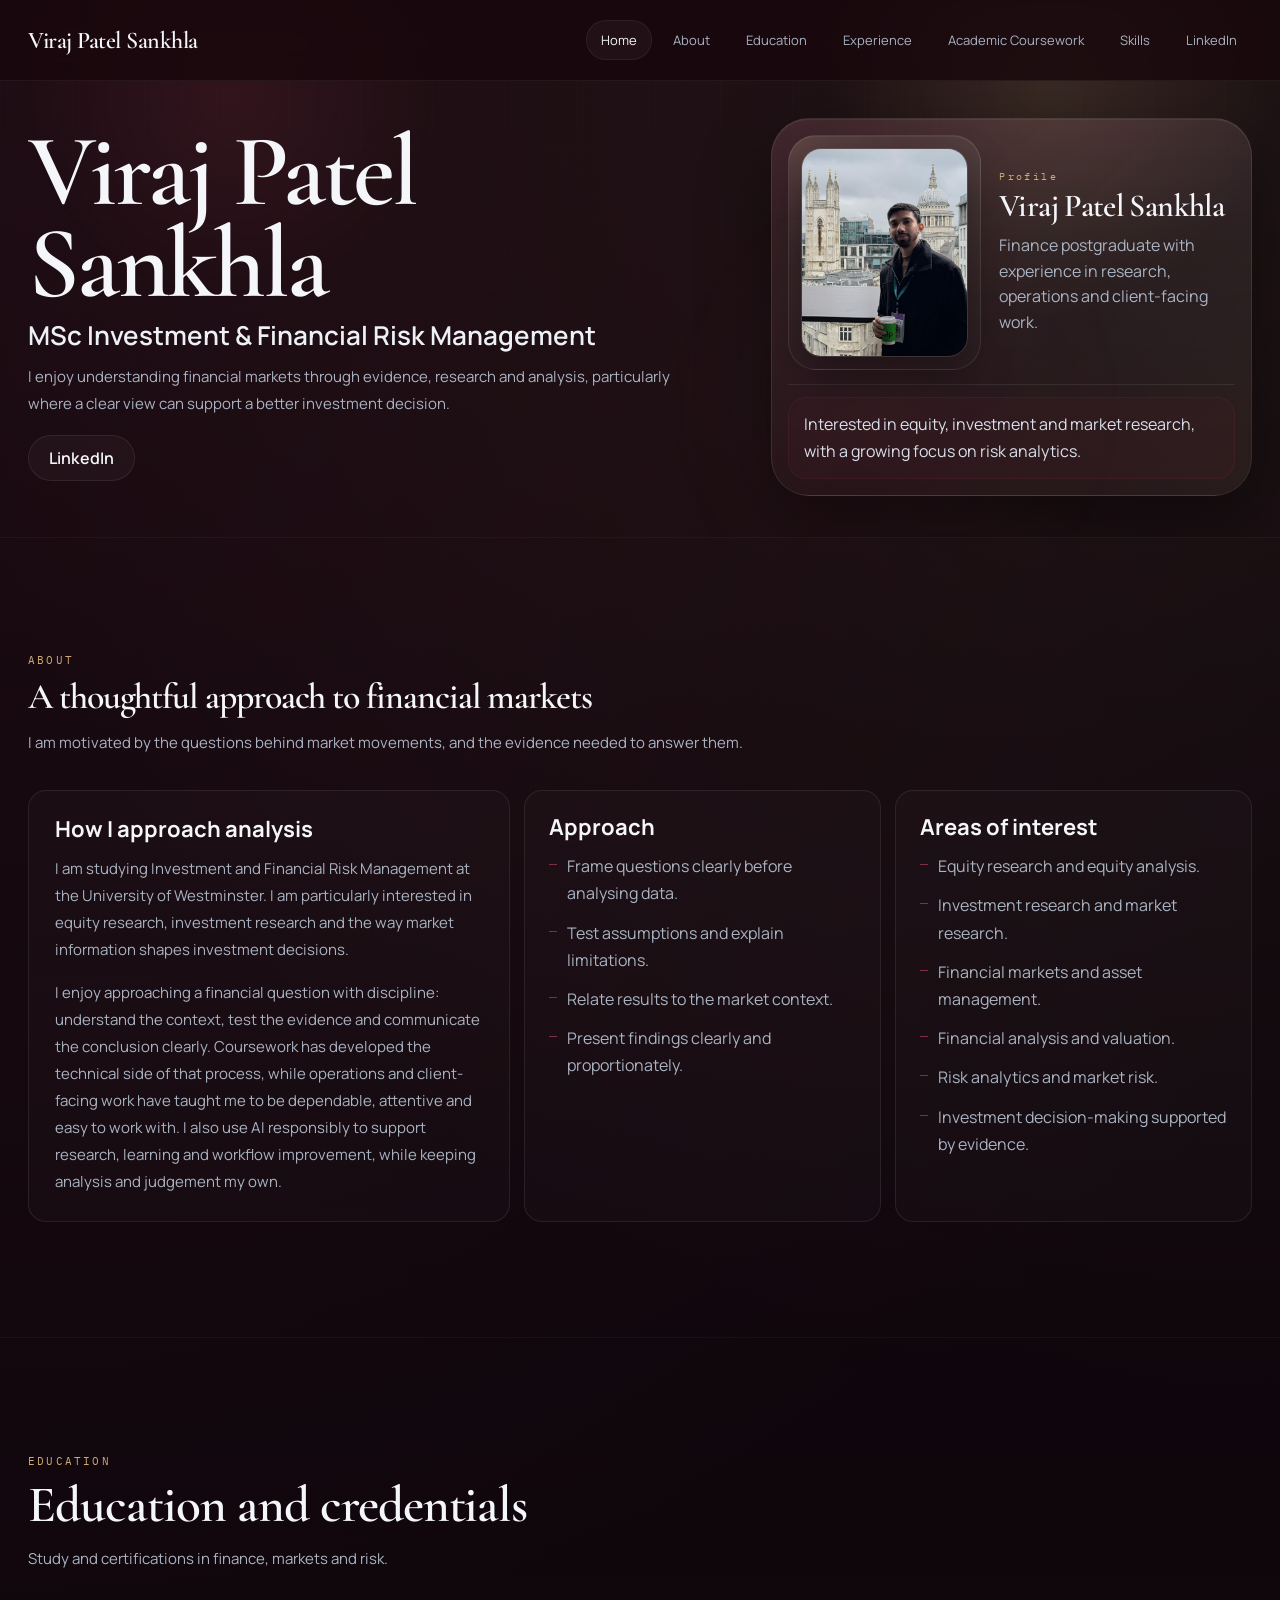
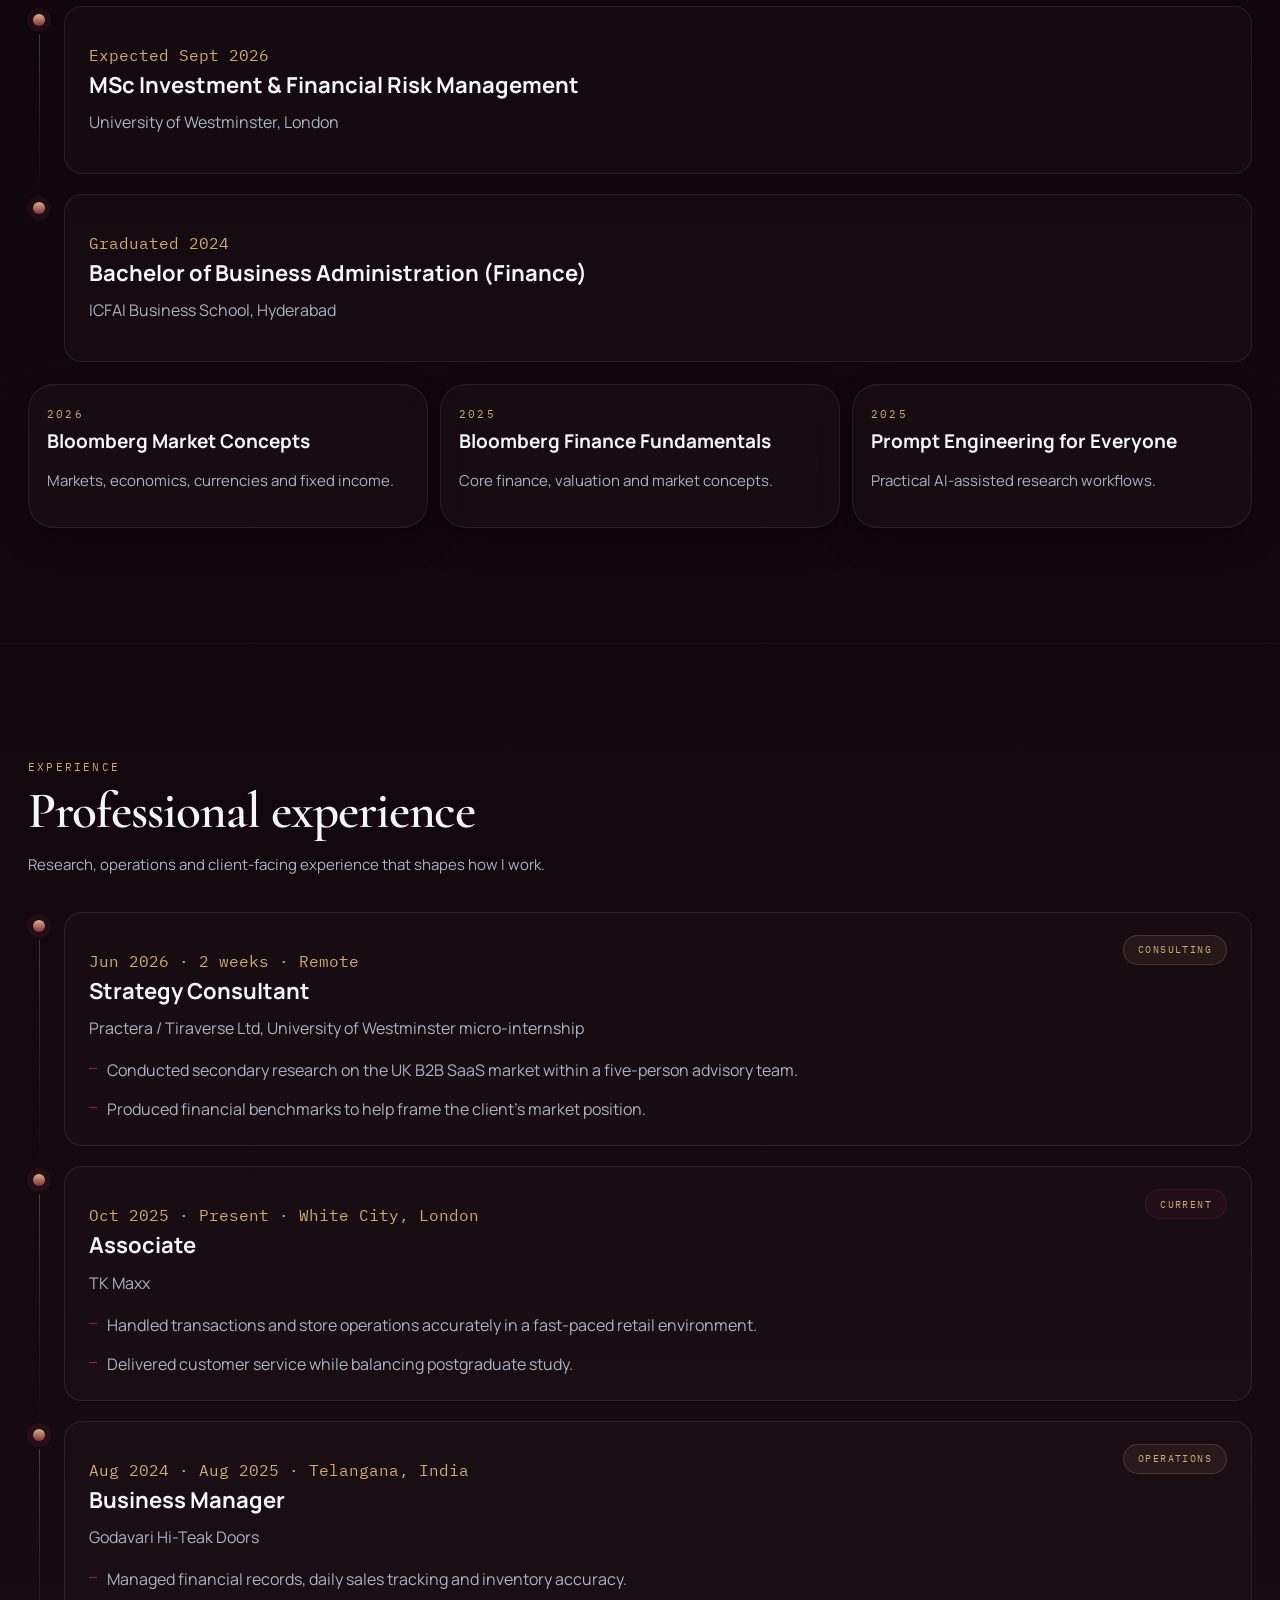
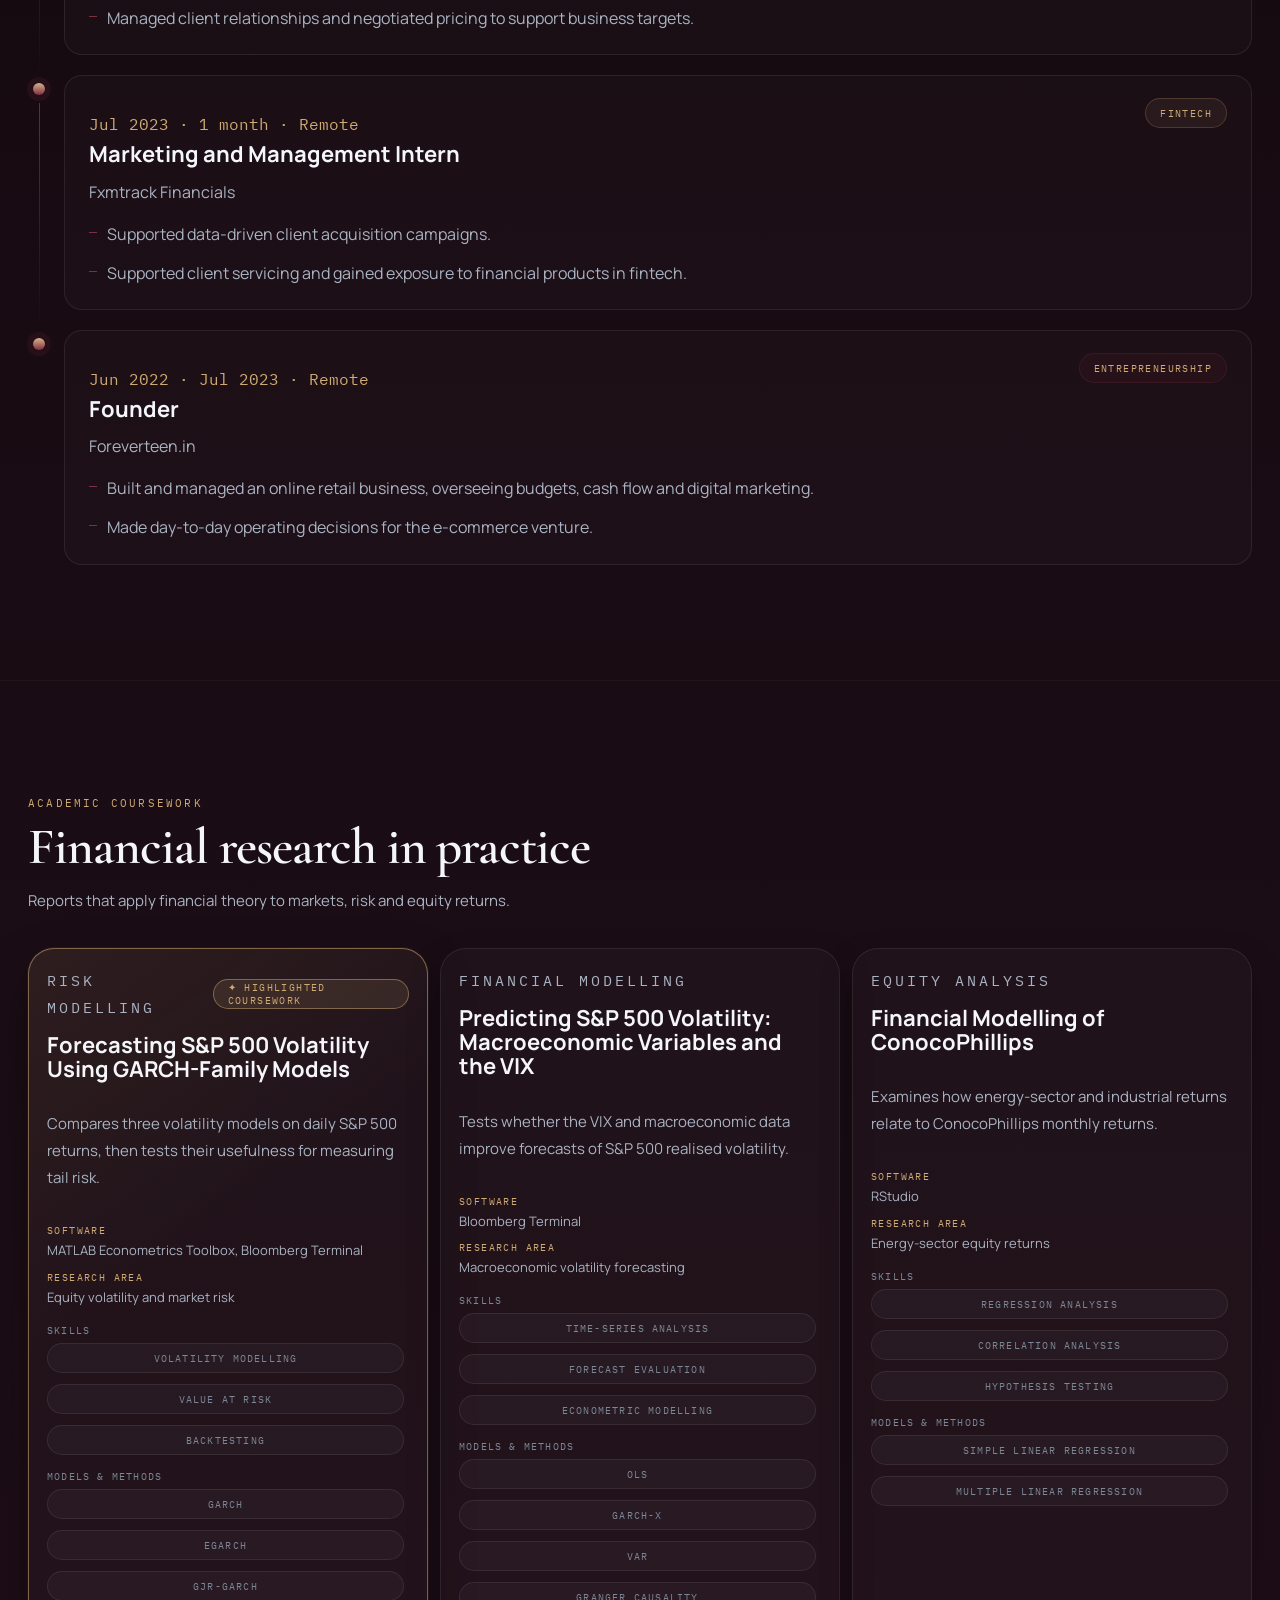
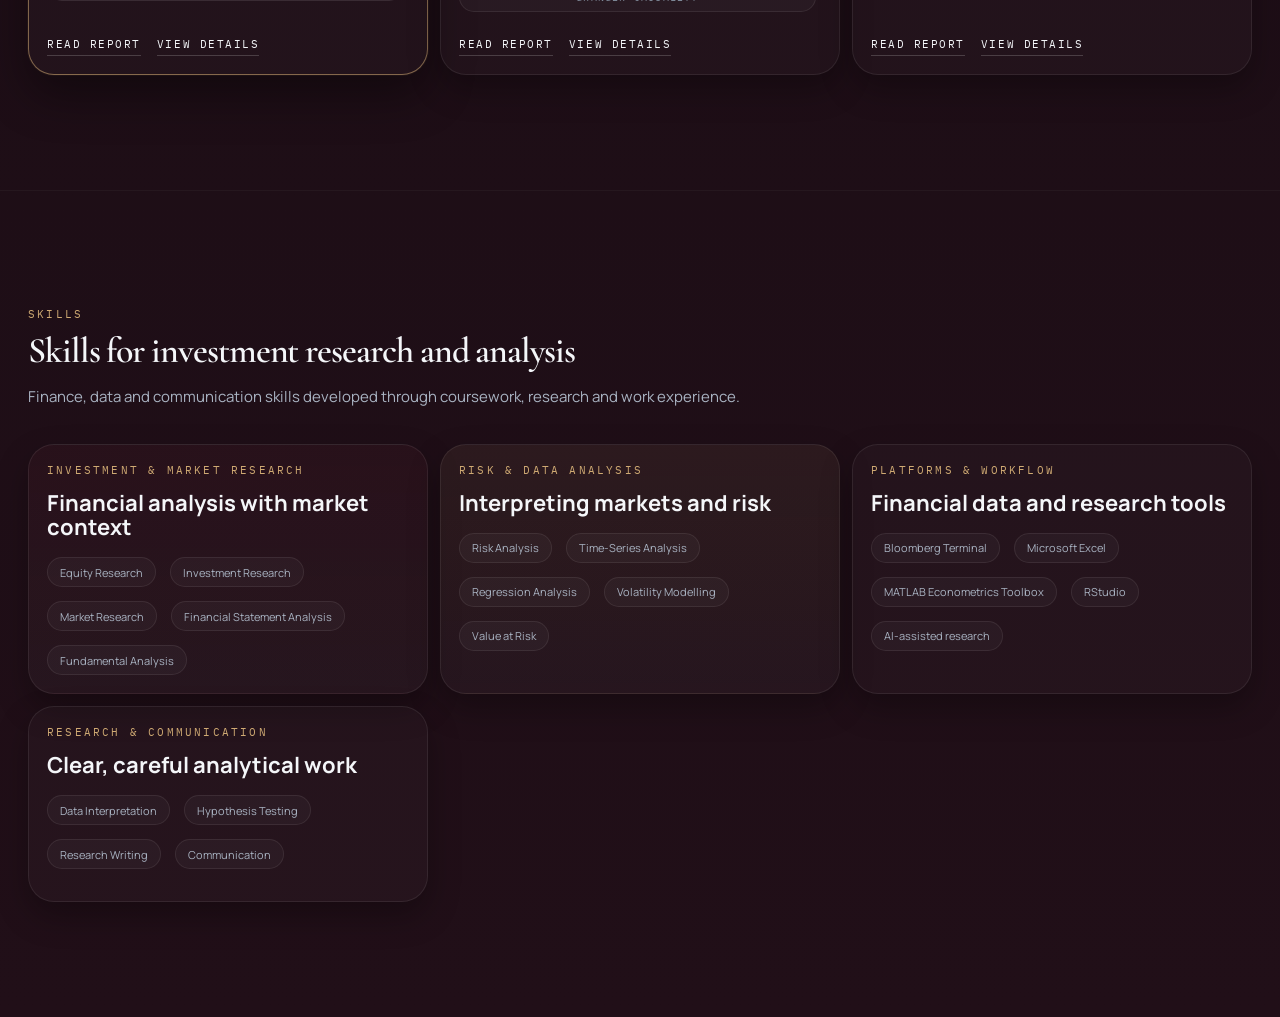
==== commit 85321832: "added reports" ====
--- a/index.html
+++ b/index.html
@@ -1,373 +1,32 @@
 <!doctype html>
 <html lang="en">
 <head>
-  <meta charset="UTF-8" />
-  <meta name="viewport" content="width=device-width, initial-scale=1.0" />
-  <title>Viraj Patel Sankhla | Finance Portfolio</title>
-  <meta name="description" content="Viraj Patel Sankhla's finance portfolio for graduate roles in investment management, equity research, asset management, risk analytics, financial markets, and investment banking." />
-  <meta name="theme-color" content="#05070b" />
-  <link rel="preconnect" href="https://fonts.googleapis.com" />
-  <link rel="preconnect" href="https://fonts.gstatic.com" crossorigin />
-  <link href="https://fonts.googleapis.com/css2?family=Cormorant+Garamond:wght@400;500;600;700&family=IBM+Plex+Mono:wght@400;500&family=Manrope:wght@300;400;500;600;700;800&display=swap" rel="stylesheet" />
-  <link rel="stylesheet" href="style.css" />
+  <meta charset="UTF-8">
+  <meta name="viewport" content="width=device-width, initial-scale=1.0">
+  <meta name="description" content="Viraj Patel Sankhla's portfolio, focused on equity and investment research, financial markets, asset management and risk analytics.">
+  <meta name="theme-color" content="#05070b">
+  <link rel="preconnect" href="https://fonts.googleapis.com">
+  <link rel="preconnect" href="https://fonts.gstatic.com" crossorigin>
+  <link href="https://fonts.googleapis.com/css2?family=Cormorant+Garamond:wght@400;500;600;700&family=IBM+Plex+Mono:wght@400;500&family=Manrope:wght@300;400;500;600;700;800&display=swap" rel="stylesheet">
+  <link rel="stylesheet" href="style.css">
+  <title>Finance Portfolio</title>
 </head>
 <body>
   <header class="site-header">
     <nav class="navbar container" aria-label="Primary">
-      <a class="brand" href="#home">
-        <span class="brand-mark" aria-hidden="true">VS</span>
-        <span class="brand-copy">
-          <span class="brand-name">Viraj Patel Sankhla</span>
-          <span class="brand-role mono">Finance Portfolio</span>
-        </span>
-      </a>
-
-      <button class="nav-toggle" id="navToggle" type="button" aria-label="Toggle menu" aria-controls="navLinks" aria-expanded="false">
-        <span></span><span></span><span></span>
-      </button>
-
-      <ul class="nav-links" id="navLinks">
-        <li><a href="#home" class="active">Home</a></li>
-        <li><a href="#about">About</a></li>
-        <li><a href="#education">Education</a></li>
-        <li><a href="#experience">Experience</a></li>
-        <li><a href="#skills">Skills</a></li>
-        <li><a href="https://www.linkedin.com/in/s-viraj-patel/" target="_blank" rel="noopener">LinkedIn</a></li>
-      </ul>
+      <a class="brand" href="#home" data-site="brand"></a>
+      <button class="nav-toggle" id="navToggle" type="button" aria-label="Toggle menu" aria-controls="navLinks" aria-expanded="false"><span></span><span></span><span></span></button>
+      <ul class="nav-links" id="navLinks" data-site="nav"></ul>
     </nav>
   </header>
-
   <main>
-    <section class="hero" id="home">
-      <div class="hero-grid container">
-        <div class="hero-copy" data-reveal>
-          <h1 class="hero-title">Viraj Patel Sankhla</h1>
-          <p class="hero-headline">MSc Investment &amp; Financial Risk Management Student</p>
-          <p class="hero-summary">
-            I am a postgraduate finance student with grounding in financial markets, investment analysis, and risk concepts. My experience spans business operations, client-facing roles, and strategy consulting, and I am targeting graduate and internship opportunities across investment management, equity research, asset management, risk analytics, financial markets, and investment banking.
-          </p>
-
-          <div class="hero-actions">
-            <a class="btn btn-tertiary" href="https://www.linkedin.com/in/s-viraj-patel/" target="_blank" rel="noopener">LinkedIn</a>
-          </div>
-
-          <div class="hero-pills" aria-label="Key focus areas">
-            <span class="pill">Investment Research</span>
-            <span class="pill">Risk Analysis</span>
-            <span class="pill">Financial Markets</span>
-            <span class="pill">Client Operations</span>
-          </div>
-        </div>
-
-        <aside class="hero-panel" data-reveal>
-          <div class="hero-photo-card">
-            <div class="hero-photo-frame">
-              <img src="assets/profile.jpg" alt="Viraj Patel Sankhla" class="hero-photo" loading="eager" decoding="async" />
-            </div>
-            <div class="hero-photo-copy">
-              <p class="hero-photo-kicker mono">Profile</p>
-              <p class="hero-photo-name">Viraj Patel Sankhla</p>
-              <p class="hero-photo-role">Finance postgraduate with retail, operations, and consulting experience</p>
-            </div>
-          </div>
-
-          <div class="metric-grid">
-            <article class="metric-card">
-              <span class="metric-value">2026</span>
-              <span class="metric-label mono">Expected MSc completion</span>
-            </article>
-            <article class="metric-card">
-              <span class="metric-value">3</span>
-              <span class="metric-label mono">Certifications</span>
-            </article>
-            <article class="metric-card">
-              <span class="metric-value">5</span>
-              <span class="metric-label mono">Experience roles</span>
-            </article>
-            <article class="metric-card">
-              <span class="metric-value">2024</span>
-              <span class="metric-label mono">BBA Finance graduate</span>
-            </article>
-          </div>
-
-          <div class="hero-note">
-            Targeting graduate and internship roles in investment management, equity research, asset management, risk analytics, financial markets, and investment banking.
-          </div>
-        </aside>
-      </div>
-
-    </section>
-
-    <section class="section section--soft" id="about">
-      <div class="container">
-        <header class="section-header section-header--wide" data-reveal>
-          <p class="section-kicker mono">About</p>
-          <h2 class="section-title section-title--single-line">I focus on finance, markets, and disciplined analysis</h2>
-          <p class="section-lead">This summary reflects how I want to present myself for graduate and internship roles in finance.</p>
-        </header>
-
-        <div class="about-grid">
-          <article class="content-card content-card--large" data-reveal>
-            <h3>Professional overview</h3>
-            <p>
-              I am an MSc Investment &amp; Financial Risk Management student at the University of Westminster with a background in finance, business operations, and client-facing work. My experience includes retail operations at TK Maxx, strategy consulting through a university micro-internship, business management in India, and entrepreneurship through an e-commerce venture.
-            </p>
-            <p>
-              I am positioning myself for graduate and internship opportunities in investment management, equity research, asset management, risk analytics, financial markets, and investment banking.
-            </p>
-          </article>
-
-          <article class="content-card" data-reveal>
-            <h3>What I bring</h3>
-            <ul class="bullet-list">
-              <li>Financial markets, investment analysis, and risk concepts.</li>
-              <li>Business operations, sales tracking, and inventory accuracy.</li>
-              <li>Client service, teamwork, and communication under pressure.</li>
-              <li>Research discipline and structured problem solving.</li>
-            </ul>
-          </article>
-
-          <article class="content-card" data-reveal>
-            <h3>Career direction</h3>
-            <ul class="bullet-list">
-              <li>Graduate roles in investment management and asset management.</li>
-              <li>Internship opportunities in finance and markets.</li>
-              <li>Equity research and financial analysis.</li>
-              <li>Risk analytics and financial markets.</li>
-              <li>Investment banking and related analytical roles.</li>
-            </ul>
-          </article>
-        </div>
-      </div>
-    </section>
-
-    <section class="section section--ink" id="education">
-      <div class="container">
-        <header class="section-header" data-reveal>
-          <p class="section-kicker mono">Education</p>
-          <h2 class="section-title">Education timeline</h2>
-          <p class="section-lead">My current academic background and certifications.</p>
-        </header>
-
-        <div class="timeline">
-          <article class="timeline-item" data-reveal>
-            <div class="timeline-marker" aria-hidden="true"><span></span></div>
-            <div class="timeline-card">
-              <div class="timeline-head">
-                <div>
-                  <p class="timeline-date mono">Expected Sept 2026</p>
-                  <h3>MSc Investment &amp; Financial Risk Management</h3>
-                  <p class="timeline-org">University of Westminster, London</p>
-                </div>
-              </div>
-            </div>
-          </article>
-
-          <article class="timeline-item" data-reveal>
-            <div class="timeline-marker" aria-hidden="true"><span></span></div>
-            <div class="timeline-card">
-              <div class="timeline-head">
-                <div>
-                  <p class="timeline-date mono">Graduated 2024</p>
-                  <h3>Bachelor of Business Administration (Finance)</h3>
-                  <p class="timeline-org">ICFAI Business School, Hyderabad</p>
-                </div>
-              </div>
-            </div>
-          </article>
-        </div>
-
-        <div class="cert-grid">
-          <article class="cert-card" data-reveal>
-            <p class="cert-year mono">2026</p>
-            <h3>Bloomberg Market Concepts</h3>
-            <p class="muted">Market terminology, data, and financial analysis foundations.</p>
-          </article>
-          <article class="cert-card" data-reveal>
-            <p class="cert-year mono">2025</p>
-            <h3>Bloomberg Finance Fundamentals</h3>
-            <p class="muted">Finance fundamentals focused on markets, valuation, and decision making.</p>
-          </article>
-          <article class="cert-card" data-reveal>
-            <p class="cert-year mono">2025</p>
-            <h3>Prompt Engineering for Everyone</h3>
-            <p class="muted">Practical AI prompting for analysis, research, and productivity workflows.</p>
-          </article>
-        </div>
-      </div>
-    </section>
-
-    <section class="section section--soft" id="experience">
-      <div class="container">
-        <header class="section-header" data-reveal>
-          <p class="section-kicker mono">Experience</p>
-          <h2 class="section-title">Professional timeline</h2>
-          <p class="section-lead">My recent roles across finance-adjacent work, operations, and consulting.</p>
-        </header>
-
-        <div class="timeline timeline--experience">
-          <article class="timeline-item" data-reveal>
-            <div class="timeline-marker" aria-hidden="true"><span></span></div>
-            <div class="timeline-card">
-              <div class="timeline-head">
-                <div>
-                  <p class="timeline-date mono">Jun 2026 · 2 weeks · Remote</p>
-                  <h3>Strategy Consultant</h3>
-                  <p class="timeline-org">Practera / Tiraverse Ltd, University of Westminster micro-internship</p>
-                </div>
-                <span class="badge badge--blue">Consulting</span>
-              </div>
-              <ul class="bullet-list">
-                <li>Contributed to a five-person advisory team supporting a London-based B2B SaaS start-up.</li>
-                <li>Built a go-to-market strategy using secondary research and financial benchmarking across the UK SaaS landscape.</li>
-              </ul>
-            </div>
-          </article>
-
-          <article class="timeline-item" data-reveal>
-            <div class="timeline-marker" aria-hidden="true"><span></span></div>
-            <div class="timeline-card">
-              <div class="timeline-head">
-                <div>
-                  <p class="timeline-date mono">Oct 2025 · Present · White City, London</p>
-                  <h3>Associate</h3>
-                  <p class="timeline-org">TK Maxx</p>
-                </div>
-                <span class="badge badge--gold">Current</span>
-              </div>
-              <ul class="bullet-list">
-                <li>Delivered customer service in a fast-paced retail environment while balancing postgraduate study.</li>
-                <li>Handled transactions and store operations with accuracy, adaptability, and prioritisation under pressure.</li>
-              </ul>
-            </div>
-          </article>
-
-          <article class="timeline-item" data-reveal>
-            <div class="timeline-marker" aria-hidden="true"><span></span></div>
-            <div class="timeline-card">
-              <div class="timeline-head">
-                <div>
-                  <p class="timeline-date mono">Aug 2024 · Aug 2025 · Telangana, India</p>
-                  <h3>Business Manager</h3>
-                  <p class="timeline-org">Godavari Hi-Teak Doors</p>
-                </div>
-              </div>
-              <ul class="bullet-list">
-                <li>Managed financial records, daily sales monitoring, and inventory accuracy to support business operations.</li>
-                <li>Handled client relationships and pricing discussions to help achieve business targets.</li>
-              </ul>
-            </div>
-          </article>
-
-          <article class="timeline-item" data-reveal>
-            <div class="timeline-marker" aria-hidden="true"><span></span></div>
-            <div class="timeline-card">
-              <div class="timeline-head">
-                <div>
-                  <p class="timeline-date mono">Jul 2023 · 1 month · Remote</p>
-                  <h3>Marketing and Management Intern</h3>
-                  <p class="timeline-org">Fxmtrack Financials</p>
-                </div>
-                <span class="badge badge--blue">Fintech</span>
-              </div>
-              <ul class="bullet-list">
-                <li>Supported client acquisition through data-driven marketing activity.</li>
-                <li>Worked with the team on client servicing workflows and gained exposure to financial products.</li>
-              </ul>
-            </div>
-          </article>
-
-          <article class="timeline-item" data-reveal>
-            <div class="timeline-marker" aria-hidden="true"><span></span></div>
-            <div class="timeline-card">
-              <div class="timeline-head">
-                <div>
-                  <p class="timeline-date mono">Jun 2022 · Jul 2023 · Remote</p>
-                  <h3>Founder</h3>
-                  <p class="timeline-org">Foreverteen.in</p>
-                </div>
-                <span class="badge badge--gold">Entrepreneurship</span>
-              </div>
-              <ul class="bullet-list">
-                <li>Built and managed an online retail business with responsibility for budgeting, cash flow, marketing, and day-to-day operations.</li>
-                <li>Strengthened entrepreneurship, decision-making, and cash management skills through direct ownership of the business.</li>
-              </ul>
-            </div>
-          </article>
-        </div>
-      </div>
-    </section>
-
-    <section class="section section--ink" id="skills">
-      <div class="container">
-        <header class="section-header section-header--wide" data-reveal>
-          <p class="section-kicker mono">Skills</p>
-          <h2 class="section-title section-title--single-line">Core finance, analysis, and professional skills</h2>
-          <p class="section-lead">The skills below reflect what I can already discuss and demonstrate.</p>
-        </header>
-
-        <div class="skills-grid">
-          <article class="skill-card skill-card--gold" data-reveal>
-            <p class="skill-label mono">Financial Analysis</p>
-            <h3>Investment research and core analysis</h3>
-            <div class="chip-row">
-              <span class="chip">Investment Research</span>
-              <span class="chip">Fundamental Analysis</span>
-              <span class="chip">Market Research</span>
-              <span class="chip">Financial Statement Analysis</span>
-              <span class="chip">Data Analysis</span>
-            </div>
-          </article>
-
-          <article class="skill-card skill-card--blue" data-reveal>
-            <p class="skill-label mono">Risk Management</p>
-            <h3>Risk concepts with structured decision making</h3>
-            <div class="chip-row">
-              <span class="chip">Risk Analysis</span>
-              <span class="chip">Analytical Thinking</span>
-              <span class="chip">Problem Solving</span>
-              <span class="chip">Prioritisation</span>
-            </div>
-          </article>
-
-          <article class="skill-card" data-reveal>
-            <p class="skill-label mono">Financial Tools</p>
-            <h3>Financial tools and platforms</h3>
-            <div class="chip-row">
-              <span class="chip">Bloomberg Terminal (Basic)</span>
-              <span class="chip">Bloomberg Market Concepts</span>
-              <span class="chip">Bloomberg Finance Fundamentals</span>
-              <span class="chip">Microsoft Excel (Intermediate)</span>
-              <span class="chip">AI Tools</span>
-            </div>
-          </article>
-
-          <article class="skill-card" data-reveal>
-            <p class="skill-label mono">Professional Strengths</p>
-            <h3>Client-facing and team-oriented execution</h3>
-            <div class="chip-row">
-              <span class="chip">Teamwork</span>
-              <span class="chip">Communication</span>
-              <span class="chip">Time Management</span>
-              <span class="chip">Adaptability</span>
-            </div>
-          </article>
-
-          <article class="skill-card skill-card--soft" data-reveal>
-            <p class="skill-label mono">Language</p>
-            <h3>Communication across four languages</h3>
-            <div class="chip-row">
-              <span class="chip">English</span>
-              <span class="chip">Hindi</span>
-              <span class="chip">Gujarati</span>
-              <span class="chip">Telugu</span>
-            </div>
-          </article>
-        </div>
-      </div>
-    </section>
-
+    <section class="hero" id="home" data-site="hero"></section>
+    <section class="section section--soft" id="about"><div class="container" data-site="about"></div></section>
+    <section class="section section--ink" id="education"><div class="container" data-site="education"></div></section>
+    <section class="section section--soft" id="experience"><div class="container" data-site="experience"></div></section>
+    <section class="section section--ink" id="coursework"><div class="container" data-site="coursework"></div></section>
+    <section class="section section--soft" id="skills"><div class="container" data-site="skills"></div></section>
   </main>
-  <script src="script.js"></script>
+  <script type="module" src="script.js"></script>
 </body>
-</html>+</html>
--- a/style.css
+++ b/style.css
@@ -1,3 +1,7 @@
+/* ===============================
+   TO CHANGE THE THEME COLOURS:
+   Edit these tokens only. Components inherit them automatically.
+   =============================== */
 :root {
   --bg: #09040a;
   --bg-2: #16070f;
@@ -103,7 +107,7 @@
 .brand {
   display: inline-flex;
   align-items: center;
-  gap: 14px;
+  min-height: 44px;
 }
 
 .brand-mark {
@@ -129,6 +133,13 @@
   font-size: 15px;
   font-weight: 700;
   letter-spacing: 0.01em;
+}
+
+.brand-name--solo {
+  font-family: var(--serif);
+  font-size: 24px;
+  font-weight: 600;
+  letter-spacing: -0.02em;
 }
 
 .brand-role {
@@ -226,13 +237,13 @@
   z-index: 1;
   display: grid;
   grid-template-columns: minmax(0, 1.18fr) minmax(340px, 0.82fr);
-  gap: 24px;
+  gap: clamp(28px, 4vw, 64px);
   align-items: center;
   padding-bottom: 22px;
 }
 
 .hero-copy {
-  padding: 14px 0 18px;
+  padding: 26px 0 34px;
 }
 
 .eyebrow,
@@ -262,7 +273,7 @@
 .hero-headline {
   margin: 0 0 12px;
   max-width: 820px;
-  font-size: clamp(20px, 2.6vw, 30px);
+  font-size: clamp(18px, 2.1vw, 26px);
   line-height: 1.2;
   color: #edf1f6;
   font-weight: 600;
@@ -282,7 +293,7 @@
 }
 
 .hero-summary {
-  max-width: 780px;
+  max-width: 650px;
   margin: 0;
 }
 
@@ -365,7 +376,7 @@
 
 .hero-panel {
   position: relative;
-  padding: 18px;
+  padding: 16px;
   border-radius: calc(var(--radius-xl) + 4px);
   background:
     linear-gradient(180deg, rgba(255, 255, 255, 0.075), rgba(255, 255, 255, 0.02)),
@@ -394,7 +405,7 @@
   grid-template-columns: minmax(160px, 0.9fr) minmax(0, 1.1fr);
   align-items: center;
   gap: 18px;
-  padding-bottom: 18px;
+  padding-bottom: 14px;
   border-bottom: 1px solid rgba(255, 255, 255, 0.08);
 }
 
@@ -445,7 +456,7 @@
 .hero-photo-role {
   margin: 4px 0 0;
   color: var(--muted);
-  line-height: 1.7;
+  line-height: 1.6;
   max-width: 24ch;
 }
 
@@ -489,17 +500,17 @@
 .hero-note {
   position: relative;
   z-index: 1;
-  margin-top: 10px;
+  margin-top: 12px;
   color: #d9e0ea;
   line-height: 1.7;
-  padding: 16px 18px;
+  padding: 13px 15px;
   border-radius: 18px;
   border: 1px solid rgba(127, 47, 63, 0.18);
   background: rgba(127, 47, 63, 0.08);
 }
 
 .section {
-  padding: 78px 0;
+  padding: clamp(76px, 9vw, 116px) 0;
   background: transparent;
 }
 
@@ -514,7 +525,7 @@
 }
 
 .section-header {
-  margin-bottom: 24px;
+  margin-bottom: 34px;
   max-width: 760px;
 }
 
@@ -531,7 +542,7 @@
 }
 
 .section-title {
-  margin: 10px 0 12px;
+  margin: 12px 0 14px;
   font-family: var(--serif);
   font-size: clamp(34px, 4vw, 52px);
   line-height: 0.98;
@@ -556,11 +567,20 @@
 }
 
 .content-card {
-  padding: 20px;
+  padding: 24px;
+  border: 1px solid var(--line);
+  border-radius: var(--radius-md);
+  background: rgba(255, 255, 255, 0.018);
 }
 
 .content-card--large {
-  padding: 22px;
+  padding: 26px;
+}
+
+.about-grid {
+  display: grid;
+  grid-template-columns: 1.35fr 1fr 1fr;
+  align-items: stretch;
 }
 
 .content-card h3,
@@ -610,7 +630,7 @@
 
 .timeline {
   display: grid;
-  gap: 14px;
+  gap: 20px;
 }
 
 .timeline-item {
@@ -648,7 +668,17 @@
 }
 
 .timeline-card {
-  padding: 20px;
+  padding: 22px 24px;
+  border: 1px solid var(--line);
+  border-radius: var(--radius-md);
+  background: rgba(255, 255, 255, 0.018);
+  transition: transform var(--ease), border-color var(--ease), background var(--ease);
+}
+
+.timeline-card:hover {
+  transform: translateY(-2px);
+  border-color: rgba(207, 170, 115, 0.22);
+  background: rgba(255, 255, 255, 0.035);
 }
 
 .timeline-head {
@@ -680,14 +710,27 @@
 }
 
 .cert-grid {
-  margin-top: 12px;
+  margin-top: 22px;
   display: grid;
   grid-template-columns: repeat(3, minmax(0, 1fr));
   gap: 12px;
 }
 
 .cert-card {
-  padding: 18px;
+  padding: 16px 18px;
+  min-height: 144px;
+  transition: transform var(--ease), border-color var(--ease), background var(--ease);
+}
+
+.cert-card:hover {
+  transform: translateY(-2px);
+  border-color: rgba(207, 170, 115, 0.22);
+  background: rgba(255, 255, 255, 0.045);
+}
+
+.cert-card h3 {
+  margin-bottom: 8px;
+  font-size: 19px;
 }
 
 .cert-card .cert-year {
@@ -704,7 +747,7 @@
 .skill-card {
   position: relative;
   padding: 18px;
-  min-height: 220px;
+  min-height: 196px;
   overflow: hidden;
   transition: transform var(--ease), border-color var(--ease), background var(--ease);
 }
@@ -771,6 +814,15 @@
 
 .project-card {
   overflow: hidden;
+  display: flex;
+  flex-direction: column;
+  transition: transform var(--ease), border-color var(--ease), box-shadow var(--ease), background var(--ease);
+}
+
+.project-card:hover {
+  transform: translateY(-4px);
+  border-color: rgba(207, 170, 115, 0.28);
+  background: rgba(255, 255, 255, 0.04);
 }
 
 .project-media,
@@ -788,6 +840,12 @@
   padding: 18px;
 }
 
+.project-body {
+  display: flex;
+  flex: 1;
+  flex-direction: column;
+}
+
 .project-top {
   display: flex;
   align-items: center;
@@ -820,8 +878,15 @@
   color: var(--muted);
 }
 
+.badge--highlight {
+  color: var(--gold);
+  border-color: rgba(207, 170, 115, 0.48);
+  background: rgba(207, 170, 115, 0.12);
+}
+
 .card-actions {
-  margin-top: 20px;
+  margin-top: auto;
+  padding-top: 20px;
   display: flex;
   gap: 16px;
   flex-wrap: wrap;
@@ -881,6 +946,169 @@
 
 .portfolio-card {
   overflow: hidden;
+}
+
+.empty-state {
+  padding: 34px;
+  text-align: center;
+  border: 1px dashed rgba(207, 170, 115, 0.28);
+  border-radius: var(--radius-lg);
+  background: linear-gradient(135deg, rgba(207, 170, 115, 0.07), rgba(255, 255, 255, 0.02));
+}
+
+.empty-state-icon {
+  display: inline-grid;
+  place-items: center;
+  width: 42px;
+  height: 42px;
+  margin-bottom: 8px;
+  border-radius: 50%;
+  color: var(--gold);
+  background: var(--gold-soft);
+}
+
+.empty-state h3,
+.empty-state h1 {
+  margin: 6px 0 10px;
+  font-family: var(--serif);
+  font-size: 30px;
+}
+
+.empty-state p,
+.detail-card p,
+.detail-overview p {
+  margin: 0;
+  color: var(--muted);
+  line-height: 1.8;
+}
+
+.empty-state code {
+  color: var(--gold);
+  font-family: var(--mono);
+  font-size: 0.9em;
+}
+
+.project-card--highlighted {
+  border-color: rgba(207, 170, 115, 0.55);
+  box-shadow: 0 20px 45px rgba(0, 0, 0, 0.38), 0 0 0 1px rgba(207, 170, 115, 0.07);
+  background: linear-gradient(145deg, rgba(207, 170, 115, 0.11), rgba(255, 255, 255, 0.025) 42%);
+}
+
+.project-card--highlighted:hover {
+  border-color: rgba(207, 170, 115, 0.7);
+  box-shadow: 0 26px 54px rgba(0, 0, 0, 0.42), 0 0 26px rgba(207, 170, 115, 0.1);
+}
+
+.report-meta {
+  display: grid;
+  grid-template-columns: 1fr;
+  gap: 10px;
+  margin: 18px 0 0;
+}
+
+.report-meta div {
+  display: grid;
+  gap: 3px;
+}
+
+.report-meta dt {
+  color: var(--gold);
+  font-family: var(--mono);
+  font-size: 10px;
+  letter-spacing: 0.14em;
+  text-transform: uppercase;
+}
+
+.report-meta dd {
+  margin: 0;
+  color: var(--muted);
+  font-size: 13px;
+  line-height: 1.6;
+}
+
+.report-tags {
+  display: grid;
+  gap: 10px;
+  margin-top: 16px;
+}
+
+.report-tags > div {
+  display: grid;
+  gap: 6px;
+}
+
+.report-tags > div > span {
+  color: var(--muted-2);
+  font-family: var(--mono);
+  font-size: 10px;
+  letter-spacing: 0.12em;
+  text-transform: uppercase;
+}
+
+.report-tags .chip-row,
+.report-tags .chip {
+  margin: 0;
+}
+
+.report-tags .chip {
+  margin-right: 5px;
+  margin-bottom: 5px;
+}
+
+.detail-page {
+  padding-top: 128px;
+  padding-bottom: 84px;
+}
+
+.back-link {
+  display: inline-flex;
+  margin-bottom: 34px;
+  color: var(--muted);
+  font-family: var(--mono);
+  font-size: 11px;
+  letter-spacing: 0.1em;
+  text-transform: uppercase;
+}
+
+.back-link:hover {
+  color: var(--gold);
+}
+
+.detail-hero {
+  max-width: 850px;
+  padding-bottom: 36px;
+  border-bottom: 1px solid var(--line);
+}
+
+.detail-hero .btn {
+  margin-top: 22px;
+}
+
+.detail-overview {
+  max-width: 850px;
+  padding: 36px 0;
+}
+
+.detail-overview h2,
+.detail-card h2 {
+  margin: 0 0 12px;
+  font-family: var(--serif);
+  font-size: 30px;
+  line-height: 1;
+}
+
+.detail-grid {
+  display: grid;
+  grid-template-columns: repeat(2, minmax(0, 1fr));
+  gap: 12px;
+}
+
+.detail-card {
+  min-height: 150px;
+  padding: 22px;
+  border: 1px solid var(--line);
+  border-radius: var(--radius-md);
+  background: rgba(255, 255, 255, 0.025);
 }
 
 .reveal {
@@ -979,6 +1207,10 @@
     grid-template-columns: 1fr;
   }
 
+  .detail-grid {
+    grid-template-columns: 1fr;
+  }
+
   .hero-grid {
     padding-bottom: 18px;
   }
@@ -1033,6 +1265,10 @@
     font-size: 14px;
   }
 
+  .brand-name--solo {
+    font-size: 20px;
+  }
+
   .brand-role {
     letter-spacing: 0.14em;
   }
@@ -1108,4 +1344,4 @@
     opacity: 1;
     transform: none;
   }
-}+}
